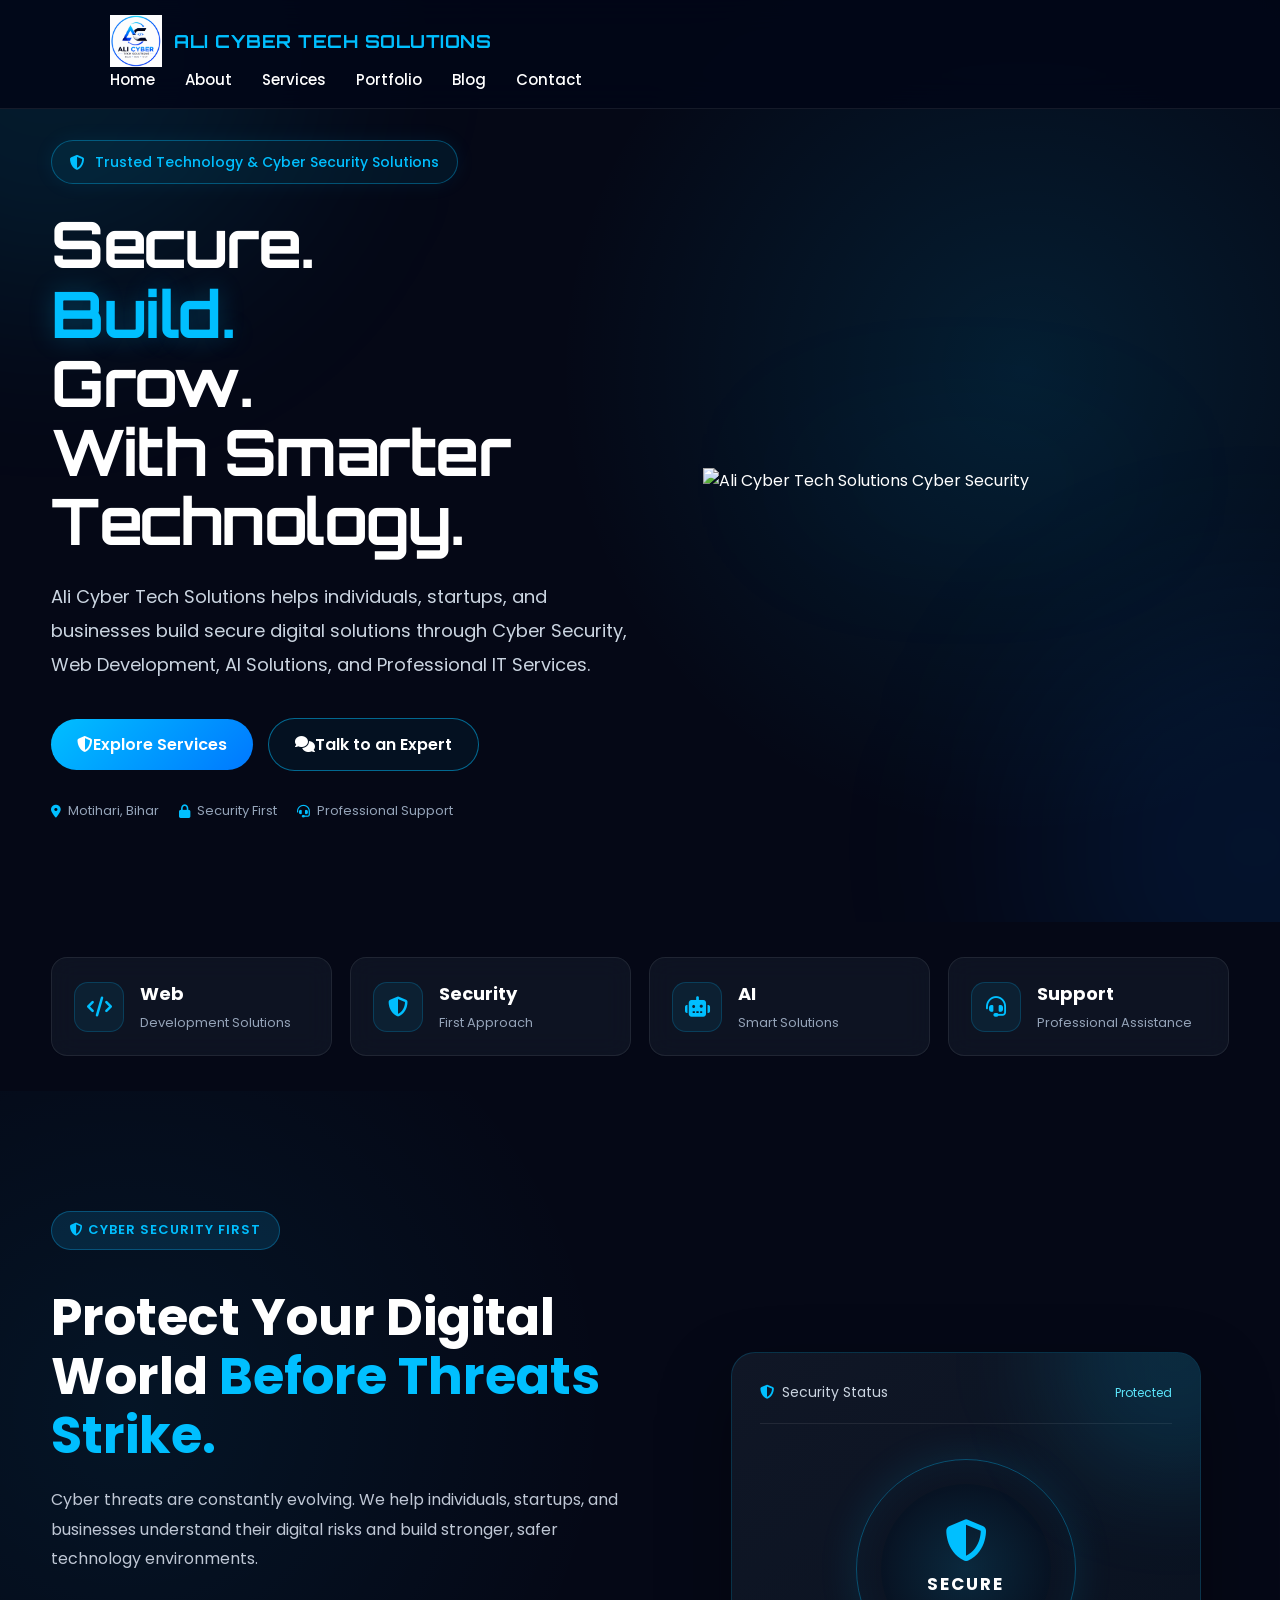
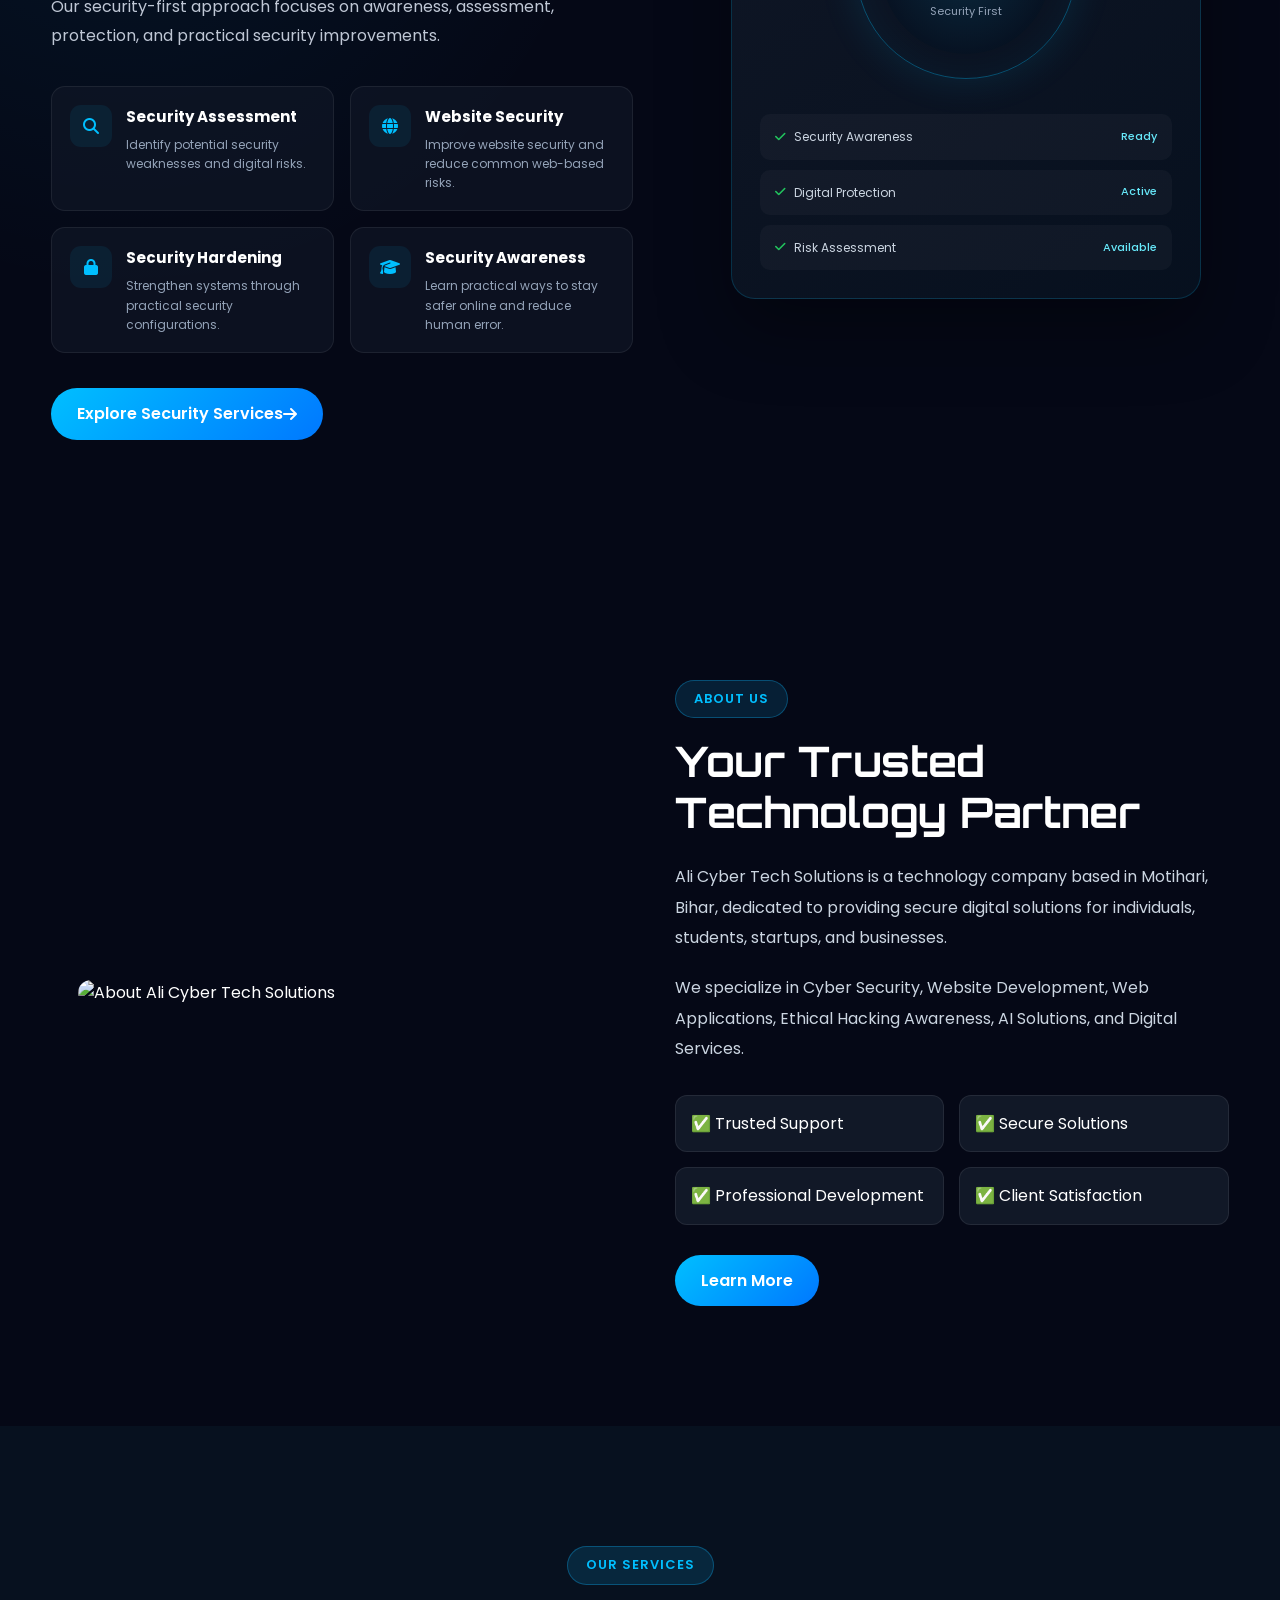
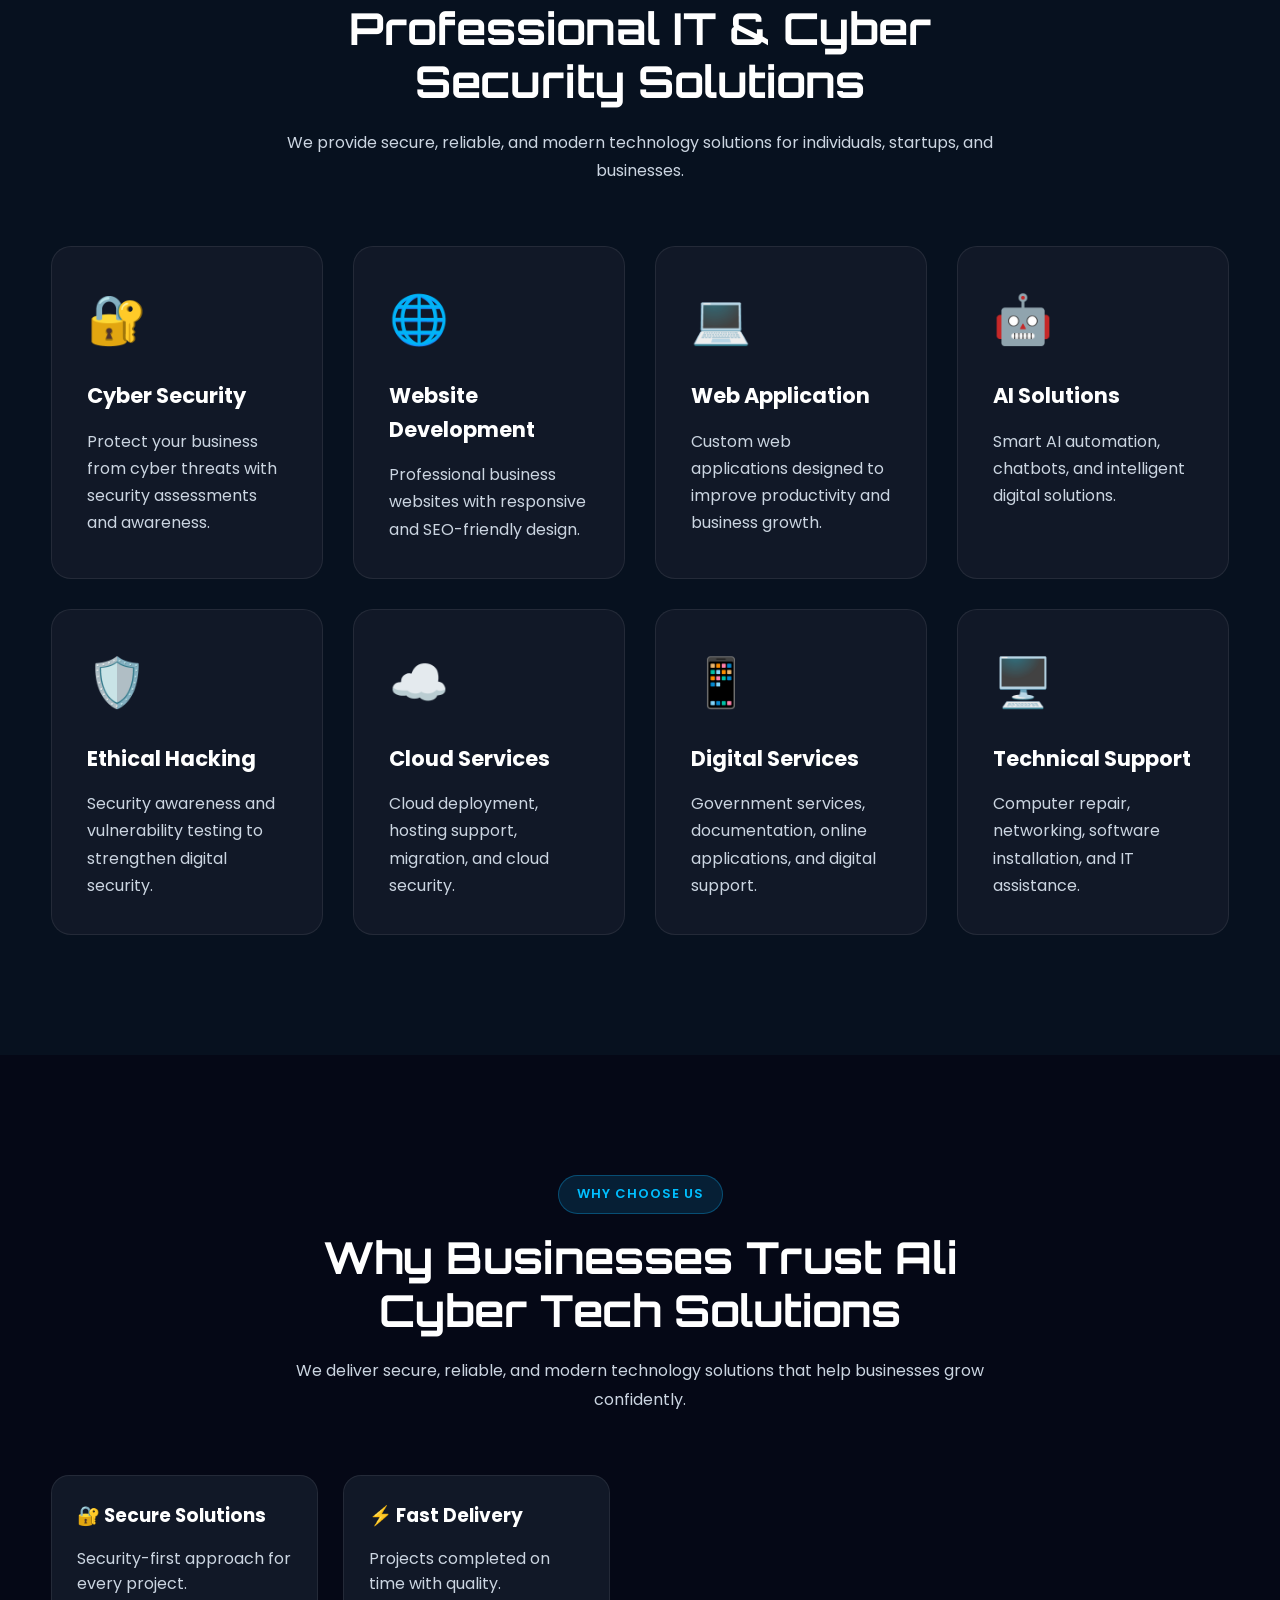
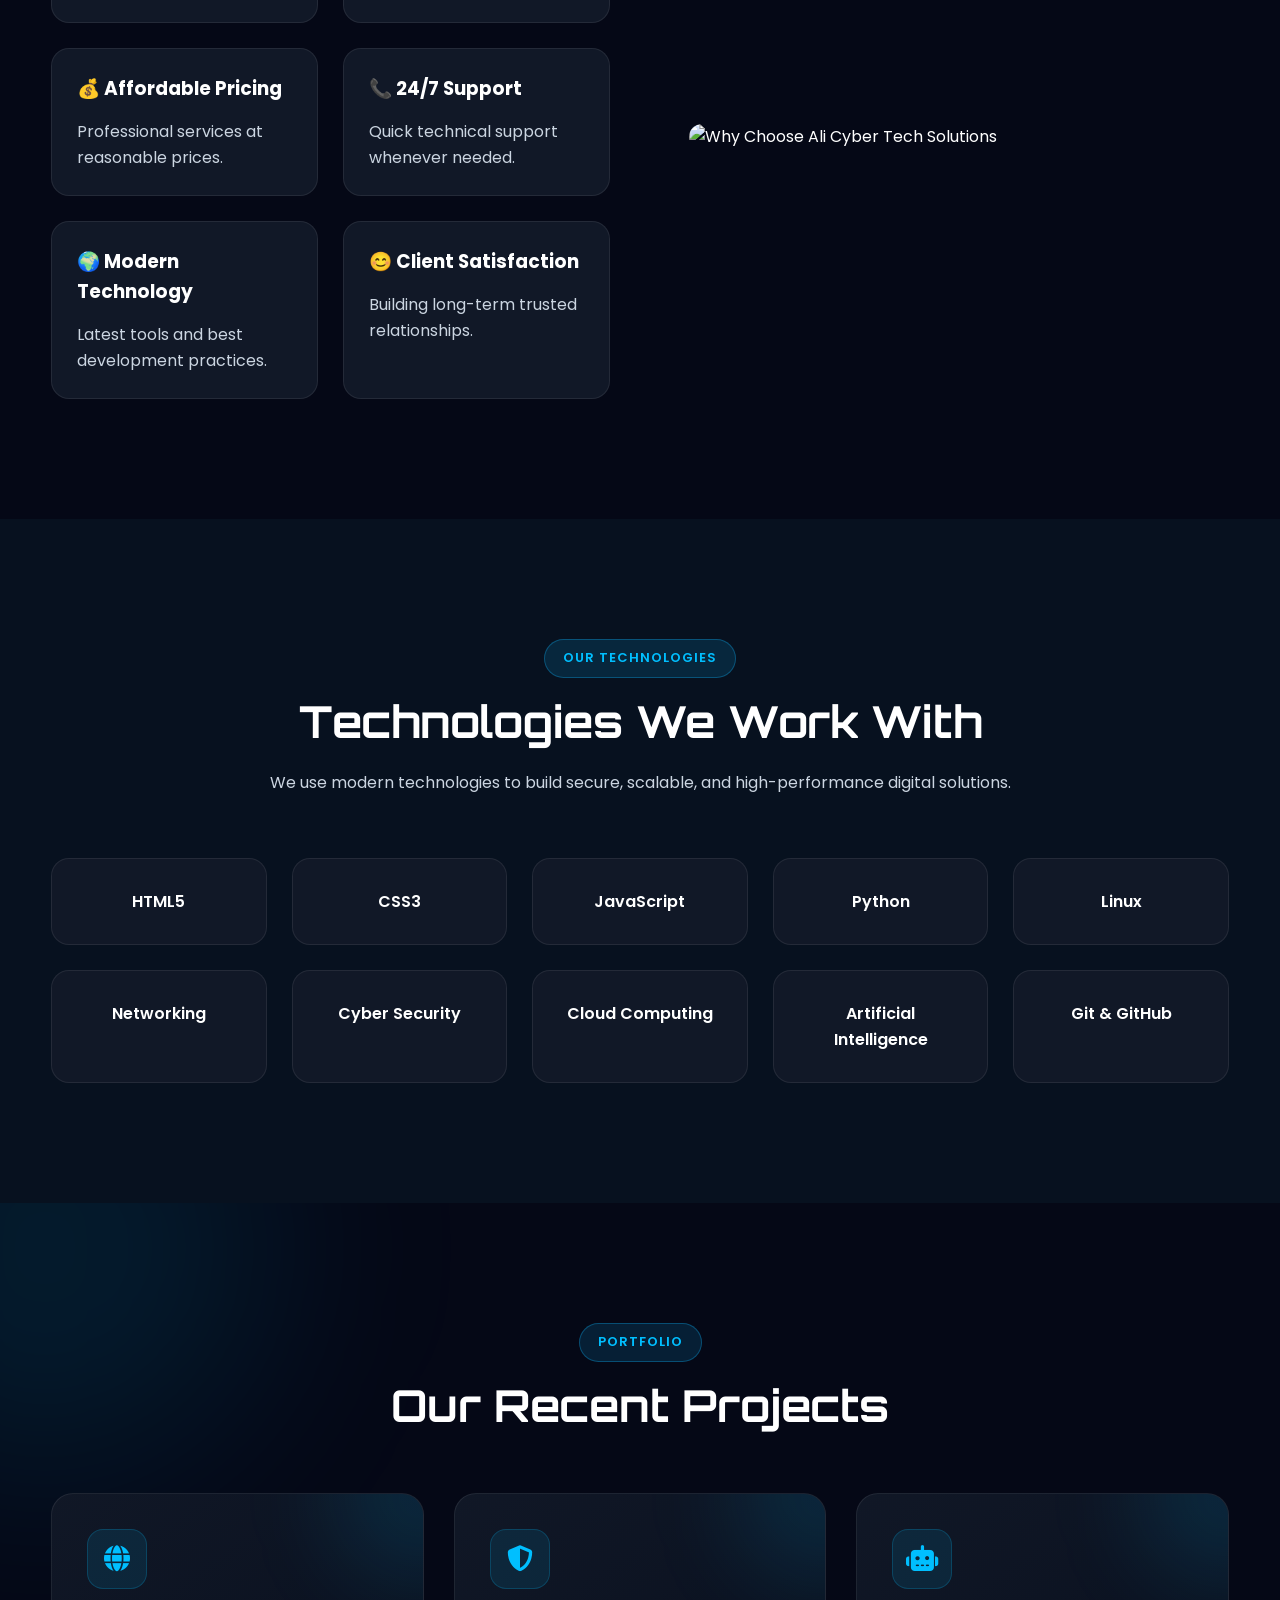
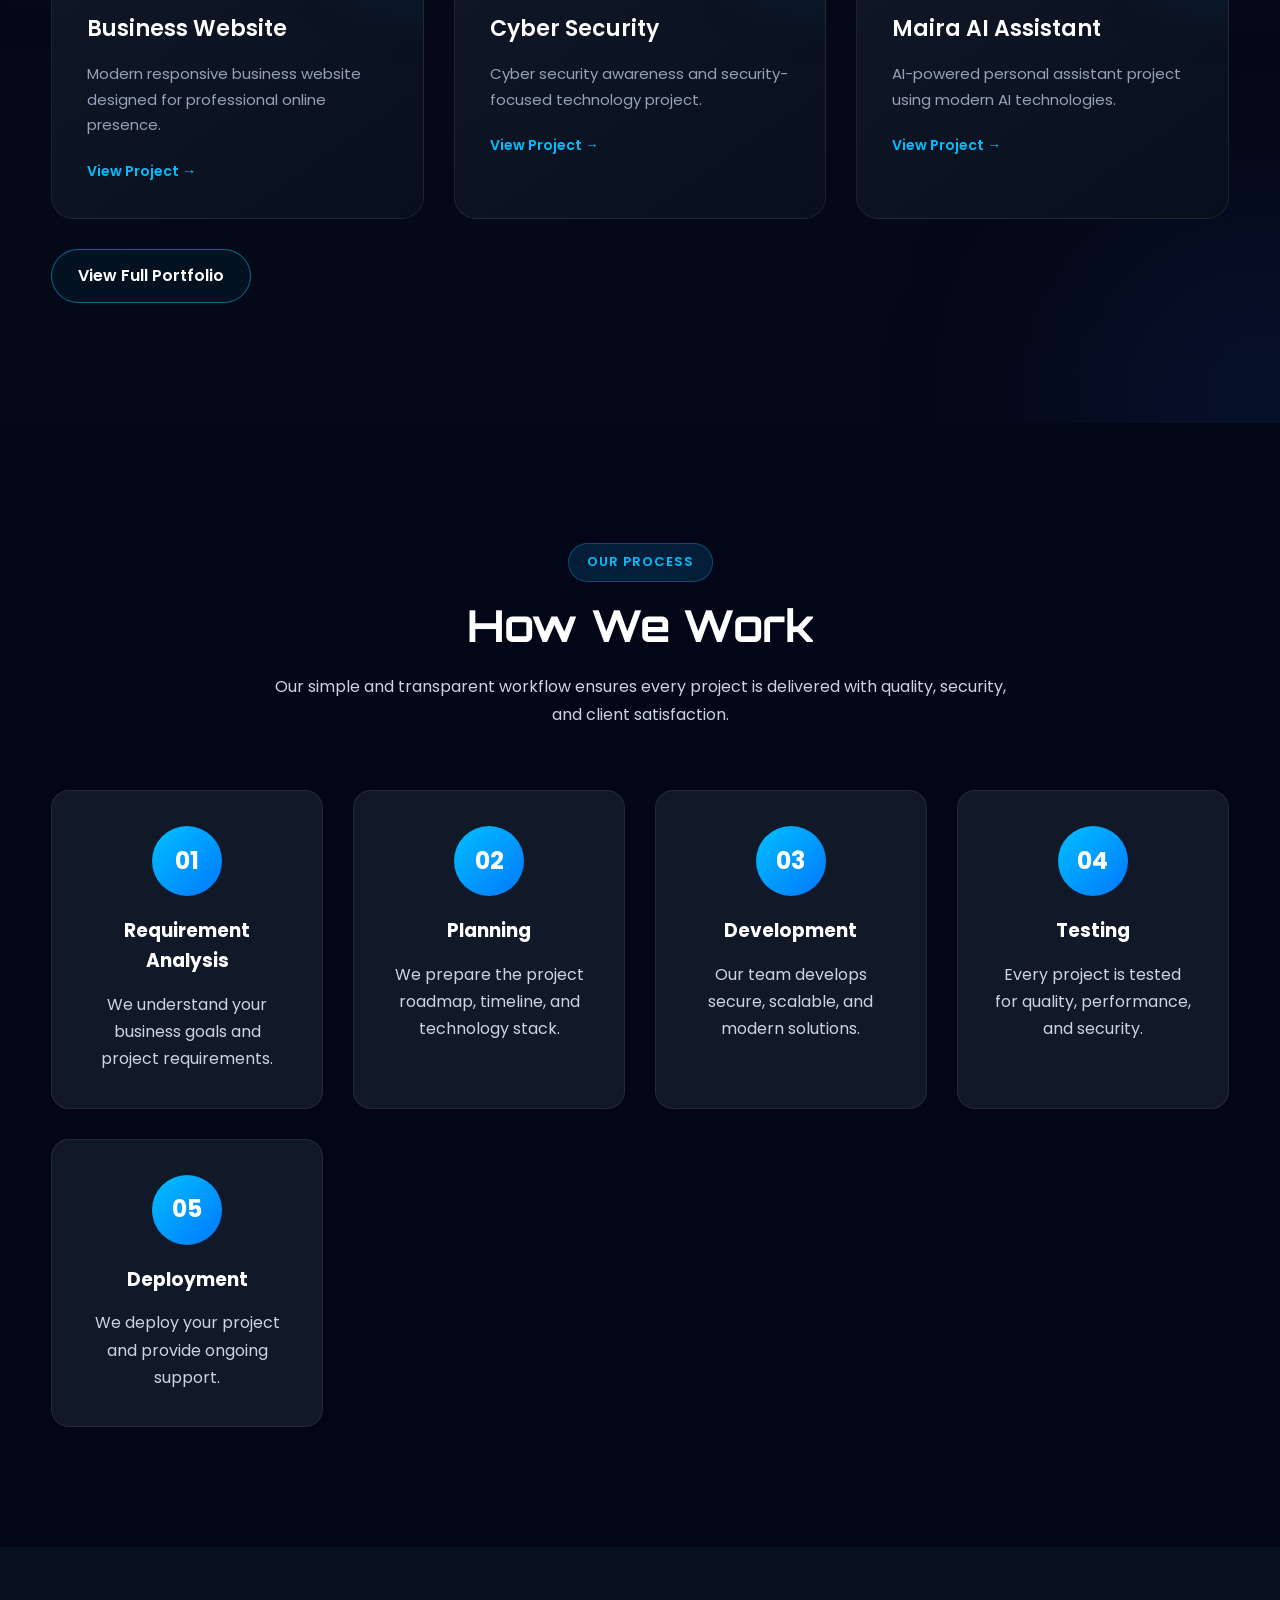
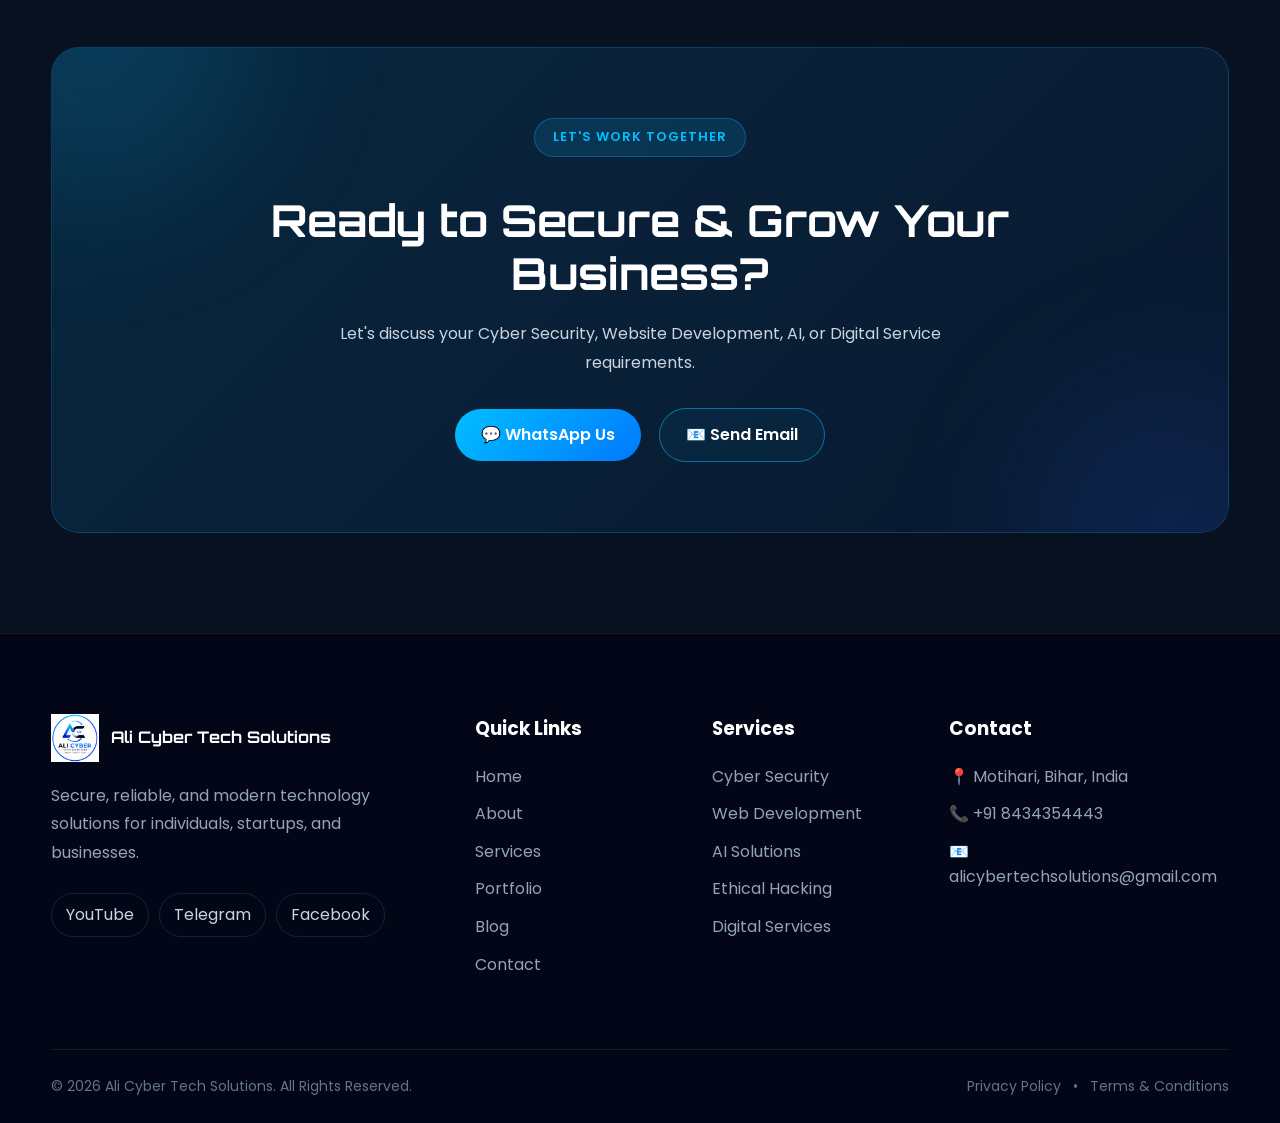
==== index.html @ cdd51637 "Final website update - legal pages and premium styling" ====
<!DOCTYPE html>
<html lang="en">

<head><link rel="icon" type="image/png" href="assets/images/favicon.png">

    <meta charset="UTF-8">

    <meta name="viewport" content="width=device-width, initial-scale=1.0">

    <title>Ali Cyber Tech Solutions | Cyber Security & Web Development</title>

   <!-- ================= SEO ================= -->

<title>
    Ali Cyber Tech Solutions | Cyber Security, Web Development & IT Services
</title>

<meta
    name="description"
    content="Ali Cyber Tech Solutions provides Cyber Security, Website Development, Web Applications, AI Solutions, Ethical Hacking Awareness, Cloud Services and Digital Services in Motihari, Bihar."
>

<meta
    name="keywords"
    content="Ali Cyber Tech Solutions, Cyber Security Motihari, Cyber Security Bihar, Website Development Motihari, Web Development Bihar, Ethical Hacking, AI Solutions, IT Services Motihari, Digital Services"
>

<meta
    name="author"
    content="Ali Cyber Tech Solutions"
>

<meta
    name="robots"
    content="index, follow"
>

<meta
    name="language"
    content="English"
>

<link
    rel="canonical"
    href="https://YOUR-DOMAIN.com/"
>
<!-- ================= OPEN GRAPH ================= -->

<meta
    property="og:type"
    content="website"
>

<meta
    property="og:title"
    content="Ali Cyber Tech Solutions | Cyber Security & IT Solutions"
>

<meta
    property="og:description"
    content="Secure, reliable and modern technology solutions for individuals, startups and businesses."
>

<meta
    property="og:image"
    content="assets/images/logo.png"
>

<meta
    property="og:site_name"
    content="Ali Cyber Tech Solutions"
>
    <!-- CSS -->
    <link rel="stylesheet" href="assets/css/style.css">
    <link rel="stylesheet" href="assets/css/responsive.css">

    <!-- Google Fonts -->
    <link
        href="https://fonts.googleapis.com/css2?family=Orbitron:wght@600;700&family=Poppins:wght@300;400;500;600;700&display=swap"
        rel="stylesheet"
    >
<!-- FAVICON -->

<link
    rel="icon"
    type="image/png"
    href="assets/images/logo.png"
>
    <!-- Font Awesome -->
    <link
        rel="stylesheet"
        href="https://cdnjs.cloudflare.com/ajax/libs/font-awesome/6.7.2/css/all.min.css"
    >

</head>


<body>


<!-- ==================================================
     NAVBAR
================================================== -->

<header class="navbar">

    <div class="container">

        <!-- Logo -->

        <a href="index.html" class="logo">

            <img
                src="assets/images/logo.png"
                alt="Ali Cyber Tech Solutions Logo"
            >

            <span>ALI CYBER TECH SOLUTIONS</span>

        </a>


        <!-- Navigation -->

        <nav>

            <ul>

                <li>
                    <a href="index.html">Home</a>
                </li>

                <li>
                    <a href="about.html">About</a>
                </li>

                <li>
                    <a href="services.html">Services</a>
                </li>

                <li>
                    <a href="portfolio.html">Portfolio</a>
                </li>

                <li>
                    <a href="blog.html">Blog</a>
                </li>

                <li>
                    <a href="contact.html">Contact</a>
                </li>

            </ul>

        </nav>

    </div>

</header>


<!-- ==================================================
     MAIN CONTENT
================================================== -->

<main>


<!-- ==================================================
     PREMIUM HERO
================================================== -->

<section class="hero premium-hero" id="home">

    <div class="container hero-grid">

        <!-- LEFT CONTENT -->
        <div class="hero-left">

            <span class="badge">
                <i class="fa-solid fa-shield-halved"></i>
                Trusted Technology & Cyber Security Solutions
            </span>

            <h1>
                Secure.
                <span>Build.</span>
                Grow.
                <br>
                With Smarter Technology.
            </h1>

            <p class="hero-description">
                Ali Cyber Tech Solutions helps individuals, startups,
                and businesses build secure digital solutions through
                Cyber Security, Web Development, AI Solutions,
                and Professional IT Services.
            </p>

            <!-- HERO BUTTONS -->
            <div class="hero-buttons">

                <a href="services.html" class="btn-primary">
                    <i class="fa-solid fa-shield-halved"></i>
                    Explore Services
                </a>

                <a href="contact.html" class="btn-secondary">
                    <i class="fa-solid fa-comments"></i>
                    Talk to an Expert
                </a>

            </div>

            <!-- TRUST LINE -->
            <div class="hero-trust">

                <span>
                    <i class="fa-solid fa-location-dot"></i>
                    Motihari, Bihar
                </span>

                <span>
                    <i class="fa-solid fa-lock"></i>
                    Security First
                </span>

                <span>
                    <i class="fa-solid fa-headset"></i>
                    Professional Support
                </span>

            </div>

        </div>


        <!-- RIGHT IMAGE -->
        <div class="hero-right">

            <div class="hero-image-wrapper">

                <div class="hero-glow"></div>

                <img
                    src="assets/images/hero/cyber-hero.png"
                    alt="Ali Cyber Tech Solutions Cyber Security"
                >

            </div>

        </div>

    </div>

</section>
<!-- ==================================================
     TRUST STATS
================================================== -->

<section class="trust-stats">

    <div class="container">

        <div class="stats-grid">

            <div class="stat-card">

                <div class="stat-icon">
                    <i class="fa-solid fa-code"></i>
                </div>

                <div class="stat-content">
                    <h3>Web</h3>
                    <p>Development Solutions</p>
                </div>

            </div>


            <div class="stat-card">

                <div class="stat-icon">
                    <i class="fa-solid fa-shield-halved"></i>
                </div>

                <div class="stat-content">
                    <h3>Security</h3>
                    <p>First Approach</p>
                </div>

            </div>


            <div class="stat-card">

                <div class="stat-icon">
                    <i class="fa-solid fa-robot"></i>
                </div>

                <div class="stat-content">
                    <h3>AI</h3>
                    <p>Smart Solutions</p>
                </div>

            </div>


            <div class="stat-card">

                <div class="stat-icon">
                    <i class="fa-solid fa-headset"></i>
                </div>

                <div class="stat-content">
                    <h3>Support</h3>
                    <p>Professional Assistance</p>
                </div>

            </div>

        </div>

    </div>

</section>
<!-- ==================================================
     CYBER SECURITY FIRST
================================================== -->

<section class="security-first">

    <div class="container">

        <div class="security-grid">

            <!-- LEFT -->

            <div class="security-content">

                <span class="section-tag">
                    <i class="fa-solid fa-shield-halved"></i>
                    CYBER SECURITY FIRST
                </span>

                <h2>
                    Protect Your Digital World
                    <span>Before Threats Strike.</span>
                </h2>

                <p>
                    Cyber threats are constantly evolving.
                    We help individuals, startups, and businesses
                    understand their digital risks and build stronger,
                    safer technology environments.
                </p>

                <p>
                    Our security-first approach focuses on awareness,
                    assessment, protection, and practical security
                    improvements.
                </p>


                <!-- SECURITY FEATURES -->

                <div class="security-features">

                    <div class="security-feature">

                        <div class="security-feature-icon">
                            <i class="fa-solid fa-magnifying-glass"></i>
                        </div>

                        <div>
                            <h3>Security Assessment</h3>

                            <p>
                                Identify potential security weaknesses
                                and digital risks.
                            </p>
                        </div>

                    </div>


                    <div class="security-feature">

                        <div class="security-feature-icon">
                            <i class="fa-solid fa-globe"></i>
                        </div>

                        <div>
                            <h3>Website Security</h3>

                            <p>
                                Improve website security and reduce
                                common web-based risks.
                            </p>
                        </div>

                    </div>


                    <div class="security-feature">

                        <div class="security-feature-icon">
                            <i class="fa-solid fa-lock"></i>
                        </div>

                        <div>
                            <h3>Security Hardening</h3>

                            <p>
                                Strengthen systems through practical
                                security configurations.
                            </p>

                        </div>

                    </div>


                    <div class="security-feature">

                        <div class="security-feature-icon">
                            <i class="fa-solid fa-graduation-cap"></i>
                        </div>

                        <div>
                            <h3>Security Awareness</h3>

                            <p>
                                Learn practical ways to stay safer
                                online and reduce human error.
                            </p>

                        </div>

                    </div>

                </div>


                <a href="services.html" class="btn-primary">

                    Explore Security Services

                    <i class="fa-solid fa-arrow-right"></i>

                </a>

            </div>


            <!-- RIGHT -->

            <div class="security-visual">

                <div class="security-panel">

                    <div class="security-panel-header">

                        <span>
                            <i class="fa-solid fa-shield-halved"></i>
                            Security Status
                        </span>

                        <span class="status-dot">
                            Protected
                        </span>

                    </div>


                    <div class="security-circle">

                        <div class="security-circle-inner">

                            <i class="fa-solid fa-shield-halved"></i>

                            <strong>SECURE</strong>

                            <small>
                                Security First
                            </small>

                        </div>

                    </div>


                    <div class="security-checks">

                        <div>
                            <span>
                                <i class="fa-solid fa-check"></i>
                                Security Awareness
                            </span>

                            <b>Ready</b>
                        </div>

                        <div>
                            <span>
                                <i class="fa-solid fa-check"></i>
                                Digital Protection
                            </span>

                            <b>Active</b>
                        </div>

                        <div>
                            <span>
                                <i class="fa-solid fa-check"></i>
                                Risk Assessment
                            </span>

                            <b>Available</b>
                        </div>

                    </div>

                </div>

            </div>

        </div>

    </div>

</section>


<!-- ==================================================
     ABOUT
================================================== -->

<section id="about" class="about">

    <div class="container about-grid">


        <div class="about-image">

            <img
                src="assets/images/about/about.png"
                alt="About Ali Cyber Tech Solutions"
            >

        </div>


        <div class="about-content">

            <span class="section-tag">
                ABOUT US
            </span>


            <h2>
                Your Trusted Technology Partner
            </h2>


            <p>
                Ali Cyber Tech Solutions is a technology company
                based in Motihari, Bihar, dedicated to providing
                secure digital solutions for individuals, students,
                startups, and businesses.
            </p>


            <p>
                We specialize in Cyber Security, Website Development,
                Web Applications, Ethical Hacking Awareness,
                AI Solutions, and Digital Services.
            </p>


            <div class="about-features">

                <div class="feature">
                    ✅ Trusted Support
                </div>

                <div class="feature">
                    ✅ Secure Solutions
                </div>

                <div class="feature">
                    ✅ Professional Development
                </div>

                <div class="feature">
                    ✅ Client Satisfaction
                </div>

            </div>


            <a href="about.html" class="btn-primary">
                Learn More
            </a>

        </div>

    </div>

</section>


<!-- ==================================================
     SERVICES
================================================== -->

<section id="services" class="services">

    <div class="container">


        <div class="section-header">

            <span class="section-tag">
                OUR SERVICES
            </span>


            <h2>
                Professional IT & Cyber Security Solutions
            </h2>


            <p>
                We provide secure, reliable, and modern technology
                solutions for individuals, startups, and businesses.
            </p>

        </div>


        <div class="services-grid">


            <div class="service-card">

                <div class="icon">
                    🔐
                </div>

                <h3>
                    Cyber Security
                </h3>

                <p>
                    Protect your business from cyber threats
                    with security assessments and awareness.
                </p>

            </div>


            <div class="service-card">

                <div class="icon">
                    🌐
                </div>

                <h3>
                    Website Development
                </h3>

                <p>
                    Professional business websites with
                    responsive and SEO-friendly design.
                </p>

            </div>


            <div class="service-card">

                <div class="icon">
                    💻
                </div>

                <h3>
                    Web Application
                </h3>

                <p>
                    Custom web applications designed to
                    improve productivity and business growth.
                </p>

            </div>


            <div class="service-card">

                <div class="icon">
                    🤖
                </div>

                <h3>
                    AI Solutions
                </h3>

                <p>
                    Smart AI automation, chatbots,
                    and intelligent digital solutions.
                </p>

            </div>


            <div class="service-card">

                <div class="icon">
                    🛡️
                </div>

                <h3>
                    Ethical Hacking
                </h3>

                <p>
                    Security awareness and vulnerability
                    testing to strengthen digital security.
                </p>

            </div>


            <div class="service-card">

                <div class="icon">
                    ☁️
                </div>

                <h3>
                    Cloud Services
                </h3>

                <p>
                    Cloud deployment, hosting support,
                    migration, and cloud security.
                </p>

            </div>


            <div class="service-card">

                <div class="icon">
                    📱
                </div>

                <h3>
                    Digital Services
                </h3>

                <p>
                    Government services, documentation,
                    online applications, and digital support.
                </p>

            </div>


            <div class="service-card">

                <div class="icon">
                    🖥️
                </div>

                <h3>
                    Technical Support
                </h3>

                <p>
                    Computer repair, networking, software
                    installation, and IT assistance.
                </p>

            </div>


        </div>

    </div>

</section>


<!-- ==================================================
     WHY CHOOSE US
================================================== -->

<section class="why-us">

    <div class="container">


        <div class="section-header">

            <span class="section-tag">
                WHY CHOOSE US
            </span>


            <h2>
                Why Businesses Trust
                Ali Cyber Tech Solutions
            </h2>


            <p>
                We deliver secure, reliable, and modern
                technology solutions that help businesses
                grow confidently.
            </p>

        </div>


        <div class="why-grid">


            <div class="why-left">


                <div class="why-card">

                    <h3>
                        🔐 Secure Solutions
                    </h3>

                    <p>
                        Security-first approach for every project.
                    </p>

                </div>


                <div class="why-card">

                    <h3>
                        ⚡ Fast Delivery
                    </h3>

                    <p>
                        Projects completed on time with quality.
                    </p>

                </div>


                <div class="why-card">

                    <h3>
                        💰 Affordable Pricing
                    </h3>

                    <p>
                        Professional services at reasonable prices.
                    </p>

                </div>


                <div class="why-card">

                    <h3>
                        📞 24/7 Support
                    </h3>

                    <p>
                        Quick technical support whenever needed.
                    </p>

                </div>


                <div class="why-card">

                    <h3>
                        🌍 Modern Technology
                    </h3>

                    <p>
                        Latest tools and best development practices.
                    </p>

                </div>


                <div class="why-card">

                    <h3>
                        😊 Client Satisfaction
                    </h3>

                    <p>
                        Building long-term trusted relationships.
                    </p>

                </div>


            </div>


            <div class="why-right">

                <img
                    src="assets/images/why/why-us.png"
                    alt="Why Choose Ali Cyber Tech Solutions"
                >

            </div>


        </div>

    </div>

</section>


<!-- ==================================================
     TECHNOLOGIES
================================================== -->

<section class="technologies" id="technologies">

    <div class="container">


        <div class="section-header">

            <span class="section-tag">
                OUR TECHNOLOGIES
            </span>


            <h2>
                Technologies We Work With
            </h2>


            <p>
                We use modern technologies to build secure,
                scalable, and high-performance digital solutions.
            </p>

        </div>


        <div class="tech-grid">

            <div class="tech-card">
                HTML5
            </div>

            <div class="tech-card">
                CSS3
            </div>

            <div class="tech-card">
                JavaScript
            </div>

            <div class="tech-card">
                Python
            </div>

            <div class="tech-card">
                Linux
            </div>

            <div class="tech-card">
                Networking
            </div>

            <div class="tech-card">
                Cyber Security
            </div>

            <div class="tech-card">
                Cloud Computing
            </div>

            <div class="tech-card">
                Artificial Intelligence
            </div>

            <div class="tech-card">
                Git & GitHub
            </div>

        </div>

    </div>

</section>


<!-- ==================================================
     PORTFOLIO
================================================== -->

<section class="portfolio" id="portfolio">

    <div class="container">


        <div class="section-header">

            <span class="section-tag">
                PORTFOLIO
            </span>


            <h2>
                Our Recent Projects
            </h2>

        </div>


        <div class="portfolio-grid">


            <div class="portfolio-card">

    <div class="portfolio-icon">
        <i class="fa-solid fa-globe"></i>
    </div>

    <h3>Business Website</h3>

    <p>
        Modern responsive business website
        designed for professional online presence.
    </p>

    <a href="portfolio.html" class="portfolio-btn">
        View Project →
    </a>

</div>


            <div class="portfolio-card">

    <div class="portfolio-icon">
        <i class="fa-solid fa-shield-halved"></i>
    </div>

    <h3>Cyber Security</h3>

    <p>
        Cyber security awareness and
        security-focused technology project.
    </p>

    <a href="portfolio.html" class="portfolio-btn">
        View Project →
    </a>

</div>


            <div class="portfolio-card">

    <div class="portfolio-icon">
        <i class="fa-solid fa-robot"></i>
    </div>

    <h3>Maira AI Assistant</h3>

    <p>
        AI-powered personal assistant project
        using modern AI technologies.
    </p>

    <a href="portfolio.html" class="portfolio-btn">
        View Project →
    </a>

</div>


        <div class="section-button">

            <a href="portfolio.html" class="btn-secondary">
                View Full Portfolio
            </a>

        </div>

    </div>

</section>


<!-- ==================================================
     WORK PROCESS
================================================== -->

<section class="work-process" id="process">

    <div class="container">


        <div class="section-header">

            <span class="section-tag">
                OUR PROCESS
            </span>


            <h2>
                How We Work
            </h2>


            <p>
                Our simple and transparent workflow ensures
                every project is delivered with quality,
                security, and client satisfaction.
            </p>

        </div>


        <div class="process-grid">


            <div class="process-card">

                <div class="process-number">
                    01
                </div>

                <h3>
                    Requirement Analysis
                </h3>

                <p>
                    We understand your business goals
                    and project requirements.
                </p>

            </div>


            <div class="process-card">

                <div class="process-number">
                    02
                </div>

                <h3>
                    Planning
                </h3>

                <p>
                    We prepare the project roadmap,
                    timeline, and technology stack.
                </p>

            </div>


            <div class="process-card">

                <div class="process-number">
                    03
                </div>

                <h3>
                    Development
                </h3>

                <p>
                    Our team develops secure, scalable,
                    and modern solutions.
                </p>

            </div>


            <div class="process-card">

                <div class="process-number">
                    04
                </div>

                <h3>
                    Testing
                </h3>

                <p>
                    Every project is tested for quality,
                    performance, and security.
                </p>

            </div>


            <div class="process-card">

                <div class="process-number">
                    05
                </div>

                <h3>
                    Deployment
                </h3>

                <p>
                    We deploy your project and provide
                    ongoing support.
                </p>

            </div>


        </div>

    </div>

</section>


<!-- ==================================================
     CONTACT CTA
================================================== -->

<section class="contact-cta" id="contact">

    <div class="container">


        <div class="cta-box">


            <div class="cta-content">


                <span class="section-tag">
                    LET'S WORK TOGETHER
                </span>


                <h2>
                    Ready to Secure & Grow Your Business?
                </h2>


                <p>
                    Let's discuss your Cyber Security,
                    Website Development, AI, or Digital
                    Service requirements.
                </p>


                <div class="cta-buttons">


                    <a
                        href="https://wa.me/918434354443?text=Hello%20Ali%20Cyber%20Tech%20Solutions%2C%20I%20want%20to%20discuss%20a%20project"
                        class="btn-primary"
                        target="_blank"
                        rel="noopener noreferrer"
                    >
                        💬 WhatsApp Us
                    </a>


                    <a
                        href="mailto:alimd904@gmail.com?subject=Business%20Enquiry%20-%20Ali%20Cyber%20Tech%20Solutions"
                        class="btn-secondary"
                    >
                        📧 Send Email
                    </a>


                </div>

            </div>

        </div>

    </div>

</section>


</main>


<!-- ==================================================
     FOOTER
================================================== -->

<footer class="footer">

    <div class="container">


        <div class="footer-grid">


            <!-- Company -->

            <div class="footer-brand">

                <a
                    href="index.html"
                    class="footer-logo"
                >

                    <img
                        src="assets/images/logo.png"
                        alt="Ali Cyber Tech Solutions Logo"
                    >

                    <span>
                        Ali Cyber Tech Solutions
                    </span>

                </a>


                <p>
                    Secure, reliable, and modern technology
                    solutions for individuals, startups,
                    and businesses.
                </p>


                <div class="footer-social">

                    <a
                        href="https://www.youtube.com/@AliCyberTechSolutions"
                        target="_blank"
                        rel="noopener noreferrer"
                    >
                        YouTube
                    </a>


                    <a
                        href="https://t.me/alicybertechsolutions"
                        target="_blank"
                        rel="noopener noreferrer"
                    >
                        Telegram
                    </a>


                    <a
                        href="https://www.facebook.com/share/1CmC5bZ5jz"
                        target="_blank"
                        rel="noopener noreferrer"
                    >
                        Facebook
                    </a>

                </div>

            </div>


            <!-- Quick Links -->

            <div class="footer-column">

                <h3>
                    Quick Links
                </h3>


                <ul>

                    <li>
                        <a href="index.html">
                            Home
                        </a>
                    </li>

                    <li>
                        <a href="about.html">
                            About
                        </a>
                    </li>

                    <li>
                        <a href="services.html">
                            Services
                        </a>
                    </li>

                    <li>
                        <a href="portfolio.html">
                            Portfolio
                        </a>
                    </li>

                    <li>
                        <a href="blog.html">
                            Blog
                        </a>
                    </li>

                    <li>
                        <a href="contact.html">
                            Contact
                        </a>
                    </li>

                </ul>

            </div>


            <!-- Services -->

            <div class="footer-column">

                <h3>
                    Services
                </h3>


                <ul>

                    <li>
                        <a href="services.html">
                            Cyber Security
                        </a>
                    </li>

                    <li>
                        <a href="services.html">
                            Web Development
                        </a>
                    </li>

                    <li>
                        <a href="services.html">
                            AI Solutions
                        </a>
                    </li>

                    <li>
                        <a href="services.html">
                            Ethical Hacking
                        </a>
                    </li>

                    <li>
                        <a href="services.html">
                            Digital Services
                        </a>
                    </li>

                </ul>

            </div>


            <!-- Contact -->

            <div class="footer-column">

                <h3>
                    Contact
                </h3>


                <ul>

                    <li>
                        📍 Motihari, Bihar, India
                    </li>


                    <li>

                        <a href="tel:+918434354443">
                            📞 +91 8434354443
                        </a>

                    </li>


                    <li>

                        <a href="mailto:alicybertechsolutions@gmail.com">
                            📧 alicybertechsolutions@gmail.com
                        </a>

                    </li>

                </ul>

            </div>


        </div>


        <!-- Footer Bottom -->

        <div class="footer-bottom">

    <p>
        © 2026 Ali Cyber Tech Solutions.
        All Rights Reserved.
    </p>

    <div>

        <a href="privacy-policy.html">
            Privacy Policy
        </a>

        <span>•</span>

        <a href="terms.html">
            Terms & Conditions
        </a>

    </div>

</div>

</footer>


<!-- JavaScript -->

<script src="assets/js/main.js"></script>


</body>

</html>
---- assets/css/style.css ----
/* ==================================================
   Ali Cyber Tech Solutions
   Main Stylesheet
   Version: 2.0
================================================== */


/* ==================================================
   GLOBAL RESET
================================================== */

* {
    margin: 0;
    padding: 0;
    box-sizing: border-box;
}

:root {
    --primary: #00bfff;
    --secondary: #0078ff;
    --dark: #050816;
    --dark-2: #020617;
    --section-dark: #07111f;
    --card: #111827;
    --text: #ffffff;
    --gray: #9ca3af;
    --light-gray: #cbd5e1;
    --border: rgba(255, 255, 255, 0.08);
}

html {
    scroll-behavior: smooth;
}

body {
    font-family: 'Poppins', sans-serif;
    background: var(--dark);
    color: var(--text);
    line-height: 1.6;
    overflow-x: hidden;
}

img {
    max-width: 100%;
    height: auto;
    display: block;
}

a {
    text-decoration: none;
}

ul {
    list-style: none;
}

.container {
    width: min(1200px, 92%);
    margin: 0 auto;
}


/* ==================================================
   NAVBAR
================================================== */

header {
    position: fixed;
    top: 0;
    left: 0;
    width: 100%;
    z-index: 1000;

    background: rgba(2, 6, 23, 0.88);
    backdrop-filter: blur(16px);

    border-bottom: 1px solid var(--border);

    display: flex;
    align-items: center;
    justify-content: space-between;

    padding: 15px 5%;
}

.logo {
    display: flex;
    align-items: center;
    gap: 12px;
}

.logo img {
    width: 52px;
    height: 52px;
    object-fit: contain;
}

.logo span {
    color: var(--primary);
    font-family: 'Orbitron', sans-serif;
    font-size: 18px;
    font-weight: 700;
    letter-spacing: 0.5px;
}

nav ul {
    display: flex;
    align-items: center;
    gap: 30px;
}

nav a {
    color: #ffffff;
    font-size: 15px;
    font-weight: 500;
    transition: 0.3s ease;
}

nav a:hover {
    color: var(--primary);
}


/* ==================================================
   BUTTONS
================================================== */

.btn-primary,
.btn-secondary {
    display: inline-flex;
    align-items: center;
    justify-content: center;

    padding: 13px 26px;

    border-radius: 50px;

    font-weight: 600;

    transition: 0.3s ease;
}

.btn-primary {
    color: #ffffff;
    background: linear-gradient(
        135deg,
        var(--primary),
        var(--secondary)
    );
}

.btn-primary:hover {
    transform: translateY(-3px);
    box-shadow: 0 12px 30px rgba(0, 191, 255, 0.25);
}

.btn-secondary {
    color: #ffffff;
    border: 1px solid rgba(0, 191, 255, 0.5);
    background: rgba(0, 191, 255, 0.05);
}

.btn-secondary:hover {
    background: var(--primary);
    transform: translateY(-3px);
}


/* ==================================================
   HERO
================================================== */

.hero {
    min-height: 100vh;

    display: flex;
    align-items: center;
    justify-content: space-between;

    gap: 60px;

    padding: 150px 8% 100px;

    background:
        radial-gradient(
            circle at 80% 40%,
            rgba(0, 191, 255, 0.12),
            transparent 40%
        );
}

.hero-left {
    flex: 1;
}

.hero-right {
    flex: 1;
    display: flex;
    justify-content: center;
}

.hero-right img {
    width: 100%;
    max-width: 550px;

    animation: float 4s ease-in-out infinite;
}

.badge {
    display: inline-block;

    padding: 9px 20px;

    border: 1px solid var(--primary);
    border-radius: 50px;

    margin-bottom: 25px;

    color: var(--primary);

    font-size: 14px;
}

.hero h1 {
    max-width: 700px;

    font-family: 'Orbitron', sans-serif;

    font-size: clamp(40px, 5vw, 68px);

    line-height: 1.15;

    margin-bottom: 25px;
}

.hero h1 span {
    display: block;
    color: var(--primary);
}

.hero p {
    max-width: 650px;

    color: var(--light-gray);

    font-size: 18px;

    margin-bottom: 35px;
}

.buttons {
    display: flex;
    flex-wrap: wrap;
    gap: 15px;
}


/* HERO ANIMATION */

@keyframes float {

    0% {
        transform: translateY(0);
    }

    50% {
        transform: translateY(-18px);
    }

    100% {
        transform: translateY(0);
    }

}


/* ==================================================
   SECTION COMMON
================================================== */

section {
    position: relative;
}

.section-header {
    max-width: 750px;

    text-align: center;

    margin: 0 auto 60px;
}

.section-tag {
    display: inline-block;

    padding: 8px 18px;

    background: rgba(14, 165, 233, 0.15);

    border: 1px solid rgba(14, 165, 233, 0.35);

    color: var(--primary);

    border-radius: 30px;

    margin-bottom: 18px;

    font-size: 13px;
    font-weight: 600;

    letter-spacing: 1px;
}

.section-header h2 {
    font-family: 'Orbitron', sans-serif;

    font-size: clamp(30px, 4vw, 44px);

    line-height: 1.2;

    margin-bottom: 20px;
}

.section-header p {
    color: var(--light-gray);

    line-height: 1.8;
}


/* ==================================================
   ABOUT
================================================== */

.about {
    padding: 120px 0;
}

.about-grid {
    display: grid;

    grid-template-columns: 1fr 1fr;

    gap: 70px;

    align-items: center;
}

.about-image img {
    width: 100%;

    max-width: 500px;

    margin: auto;

    border-radius: 20px;
}

.about-content h2 {
    font-family: 'Orbitron', sans-serif;

    font-size: 42px;

    line-height: 1.2;

    margin-bottom: 25px;
}

.about-content p {
    color: var(--light-gray);

    line-height: 1.9;

    margin-bottom: 20px;
}

.about-features {
    display: grid;

    grid-template-columns: repeat(2, 1fr);

    gap: 15px;

    margin: 30px 0;
}

.feature {
    background: var(--card);

    border: 1px solid var(--border);

    padding: 15px;

    border-radius: 12px;

    transition: 0.3s ease;
}

.feature:hover {
    background: rgba(14, 165, 233, 0.15);

    border-color: var(--primary);

    transform: translateY(-5px);
}


/* ==================================================
   SERVICES
================================================== */

.services {
    padding: 120px 0;

    background: var(--section-dark);
}

.services-grid {
    display: grid;

    grid-template-columns:
        repeat(auto-fit, minmax(260px, 1fr));

    gap: 30px;
}

.service-card {
    background: var(--card);

    border: 1px solid var(--border);

    border-radius: 20px;

    padding: 35px;

    transition: 0.35s ease;
}

.service-card:hover {
    transform: translateY(-10px);

    border-color: var(--primary);

    box-shadow:
        0 20px 40px rgba(14, 165, 233, 0.20);
}

.service-card .icon {
    font-size: 48px;

    margin-bottom: 20px;
}

.service-card h3 {
    color: #ffffff;

    font-size: 21px;

    margin-bottom: 15px;
}

.service-card p {
    color: var(--light-gray);

    line-height: 1.7;
}


/* ==================================================
   WHY CHOOSE US
================================================== */

.why-us {
    padding: 120px 0;
}

.why-grid {
    display: grid;

    grid-template-columns: 1fr 1fr;

    gap: 60px;

    align-items: center;
}

.why-left {
    display: grid;

    grid-template-columns: 1fr 1fr;

    gap: 25px;
}

.why-card {
    background: var(--card);

    padding: 25px;

    border-radius: 18px;

    border: 1px solid var(--border);

    transition: 0.4s ease;
}

.why-card:hover {
    transform: translateY(-8px);

    border-color: var(--primary);

    box-shadow:
        0 20px 35px rgba(14, 165, 233, 0.20);
}

.why-card h3 {
    margin-bottom: 15px;
}

.why-card p {
    color: var(--light-gray);
}

.why-right img {
    width: 100%;

    max-width: 520px;

    margin: auto;

    border-radius: 20px;
}


/* ==================================================
   TECHNOLOGIES
================================================== */

.technologies {
    padding: 120px 0;

    background: var(--section-dark);
}

.tech-grid {
    display: grid;

    grid-template-columns:
        repeat(auto-fit, minmax(180px, 1fr));

    gap: 25px;

    margin-top: 60px;
}

.tech-card {
    background: var(--card);

    padding: 30px;

    text-align: center;

    border-radius: 18px;

    font-weight: 600;

    border: 1px solid var(--border);

    transition: 0.35s ease;
}

.tech-card:hover {
    transform: translateY(-8px);

    background: var(--primary);

    color: #ffffff;
}


/* ==================================================
   PORTFOLIO
================================================== */

.portfolio {
    padding: 120px 0;
}

.portfolio-grid {
    display: grid;

    grid-template-columns:
        repeat(auto-fit, minmax(260px, 1fr));

    gap: 30px;
}

.portfolio-card {
    padding: 40px;

    background: var(--card);

    border: 1px solid var(--border);

    border-radius: 20px;

    transition: 0.4s ease;
}

.portfolio-card:hover {
    transform: translateY(-10px);

    border-color: var(--primary);

    box-shadow:
        0 20px 40px rgba(14, 165, 233, 0.15);
}

.portfolio-card h3 {
    margin-bottom: 12px;
}

.portfolio-card p {
    color: var(--light-gray);
}


/* ==================================================
   WORK PROCESS
================================================== */

.work-process {
    padding: 120px 0;

    background: var(--dark-2);
}

.process-grid {
    display: grid;

    grid-template-columns:
        repeat(auto-fit, minmax(230px, 1fr));

    gap: 30px;

    margin-top: 60px;
}

.process-card {
    background: var(--card);

    padding: 35px;

    border-radius: 18px;

    text-align: center;

    border: 1px solid var(--border);

    transition: 0.35s ease;
}

.process-card:hover {
    transform: translateY(-10px);

    border-color: var(--primary);

    box-shadow:
        0 20px 40px rgba(14, 165, 233, 0.20);
}

.process-number {
    width: 70px;
    height: 70px;

    margin: 0 auto 20px;

    display: flex;

    align-items: center;
    justify-content: center;

    border-radius: 50%;

    background: linear-gradient(
        135deg,
        var(--primary),
        var(--secondary)
    );

    color: #ffffff;

    font-size: 24px;

    font-weight: 700;
}

.process-card h3 {
    margin-bottom: 15px;
}

.process-card p {
    color: var(--light-gray);

    line-height: 1.7;
}


/* ==================================================
   CONTACT CTA
================================================== */

.contact-cta {
    padding: 100px 0;

    background: var(--section-dark);
}

.cta-box {
    position: relative;

    overflow: hidden;

    padding: 70px 50px;

    text-align: center;

    border-radius: 28px;

    background:
        linear-gradient(
            135deg,
            rgba(14, 165, 233, 0.16),
            rgba(37, 99, 235, 0.08)
        );

    border: 1px solid rgba(14, 165, 233, 0.25);
}

.cta-box::before {
    content: "";

    position: absolute;

    width: 300px;
    height: 300px;

    top: -150px;
    left: -100px;

    background: rgba(14, 165, 233, 0.15);

    border-radius: 50%;

    filter: blur(70px);
}

.cta-box::after {
    content: "";

    position: absolute;

    width: 300px;
    height: 300px;

    right: -100px;
    bottom: -150px;

    background: rgba(37, 99, 235, 0.15);

    border-radius: 50%;

    filter: blur(70px);
}

.cta-content {
    position: relative;

    z-index: 2;
}

.cta-content h2 {
    max-width: 800px;

    margin: 20px auto;

    font-family: 'Orbitron', sans-serif;

    font-size: 44px;

    line-height: 1.2;
}

.cta-content p {
    max-width: 700px;

    margin: 0 auto 30px;

    color: var(--light-gray);

    line-height: 1.8;
}

.cta-buttons {
    display: flex;

    justify-content: center;

    align-items: center;

    gap: 18px;

    flex-wrap: wrap;
}


/* ==================================================
   FOOTER
================================================== */

.footer {
    padding: 80px 0 0;

    background: var(--dark-2);

    border-top: 1px solid var(--border);
}

.footer-grid {
    display: grid;

    grid-template-columns:
        2fr 1fr 1fr 1.5fr;

    gap: 50px;

    padding-bottom: 60px;
}

.footer-logo {
    display: inline-flex;

    align-items: center;

    gap: 12px;

    margin-bottom: 20px;

    color: #ffffff;
}

.footer-logo img {
    width: 48px;
    height: 48px;

    object-fit: contain;
}

.footer-logo span {
    color: #ffffff;

    font-family: 'Orbitron', sans-serif;

    font-weight: 700;
}

.footer-brand p {
    max-width: 380px;

    color: #94a3b8;

    line-height: 1.8;
}

.footer-social {
    display: flex;

    gap: 10px;

    margin-top: 25px;

    flex-wrap: wrap;
}

.footer-social a {
    padding: 8px 14px;

    border: 1px solid rgba(255, 255, 255, 0.1);

    border-radius: 30px;

    color: var(--light-gray);

    transition: 0.3s ease;
}

.footer-social a:hover {
    color: #ffffff;

    background: var(--primary);

    border-color: var(--primary);
}

.footer-column h3 {
    color: #ffffff;

    margin-bottom: 20px;
}

.footer-column li {
    margin-bottom: 12px;

    color: #94a3b8;
}

.footer-column a {
    color: #94a3b8;

    transition: 0.3s ease;
}

.footer-column a:hover {
    color: var(--primary);
}

.footer-bottom {
    padding: 25px 0;

    border-top: 1px solid var(--border);

    display: flex;

    justify-content: space-between;

    align-items: center;

    gap: 20px;

    color: #64748b;

    font-size: 14px;
}

.footer-bottom div {
    display: flex;

    gap: 12px;
}

.footer-bottom a {
    color: #64748b;

    transition: 0.3s ease;
}

.footer-bottom a:hover {
    color: var(--primary);
}


/* ==================================================
   RESPONSIVE
================================================== */

@media (max-width: 1000px) {

    header {
        padding: 15px 4%;
    }

    nav ul {
        gap: 18px;
    }

    .logo span {
        font-size: 15px;
    }

    .hero {
        gap: 30px;
        padding-left: 5%;
        padding-right: 5%;
    }

    .footer-grid {
        grid-template-columns:
            repeat(2, 1fr);
    }

}


@media (max-width: 768px) {

    header {
        position: relative;

        flex-direction: column;

        gap: 15px;

        padding: 15px 4%;
    }

    nav ul {
        flex-wrap: wrap;

        justify-content: center;

        gap: 15px;
    }

    .hero {
        min-height: auto;

        flex-direction: column;

        text-align: center;

        padding: 100px 5% 70px;
    }

    .hero h1 {
        font-size: 40px;
    }

    .hero p {
        font-size: 16px;
    }

    .buttons {
        justify-content: center;
    }

    .hero-right {
        width: 100%;
    }

    .about-grid {
        grid-template-columns: 1fr;

        gap: 40px;
    }

    .about-content {
        text-align: center;
    }

    .about-features {
        grid-template-columns: 1fr 1fr;
    }

    .why-grid {
        grid-template-columns: 1fr;
    }

    .why-left {
        grid-template-columns: 1fr 1fr;
    }

    .cta-content h2 {
        font-size: 34px;
    }

    .footer-grid {
        grid-template-columns: 1fr 1fr;
    }

    .footer-bottom {
        flex-direction: column;

        text-align: center;
    }

}


@media (max-width: 520px) {

    .logo span {
        font-size: 13px;
    }

    .logo img {
        width: 44px;
        height: 44px;
    }

    nav ul {
        gap: 10px;
    }

    nav a {
        font-size: 13px;
    }

    .hero h1 {
        font-size: 32px;
    }

    .badge {
        font-size: 12px;
    }

    .btn-primary,
    .btn-secondary {
        width: 100%;
    }

    .about-features {
        grid-template-columns: 1fr;
    }

    .why-left {
        grid-template-columns: 1fr;
    }

    .cta-box {
        padding: 50px 20px;
    }

    .cta-content h2 {
        font-size: 28px;
    }

    .footer-grid {
        grid-template-columns: 1fr;
    }

}
/* ==================================================
   PREMIUM PORTFOLIO SECTION
================================================== */

.portfolio {
    padding: 120px 0;
    background: #050816;
    position: relative;
    overflow: hidden;
}

.portfolio::before {
    content: "";
    position: absolute;
    width: 450px;
    height: 450px;
    top: -180px;
    left: -180px;
    background: rgba(0, 191, 255, 0.10);
    border-radius: 50%;
    filter: blur(100px);
    pointer-events: none;
}

.portfolio::after {
    content: "";
    position: absolute;
    width: 400px;
    height: 400px;
    right: -180px;
    bottom: -180px;
    background: rgba(37, 99, 235, 0.10);
    border-radius: 50%;
    filter: blur(100px);
    pointer-events: none;
}

.portfolio .container {
    position: relative;
    z-index: 2;
}

/* Portfolio Grid */

.portfolio-grid {
    display: grid;
    grid-template-columns: repeat(3, 1fr);
    gap: 30px;
    margin-top: 50px;
}

/* Portfolio Card */

.portfolio-card {
    position: relative;
    padding: 35px;
    min-height: 230px;

    background:
        linear-gradient(
            145deg,
            rgba(17, 24, 39, 0.98),
            rgba(8, 15, 30, 0.98)
        );

    border: 1px solid rgba(255, 255, 255, 0.08);
    border-radius: 22px;

    overflow: hidden;

    transition:
        transform 0.35s ease,
        border-color 0.35s ease,
        box-shadow 0.35s ease;
}

/* Card Glow */

.portfolio-card::before {
    content: "";
    position: absolute;
    width: 180px;
    height: 180px;
    top: -90px;
    right: -90px;

    background: rgba(0, 191, 255, 0.12);
    border-radius: 50%;
    filter: blur(45px);

    transition: 0.4s ease;
}

/* Bottom Line */

.portfolio-card::after {
    content: "";
    position: absolute;
    left: 0;
    bottom: 0;

    width: 0;
    height: 3px;

    background: linear-gradient(
        90deg,
        #00bfff,
        #0078ff
    );

    transition: width 0.4s ease;
}

/* Hover */

.portfolio-card:hover {
    transform: translateY(-12px);

    border-color: rgba(0, 191, 255, 0.45);

    box-shadow:
        0 20px 50px rgba(0, 0, 0, 0.45),
        0 0 30px rgba(0, 191, 255, 0.10);
}

.portfolio-card:hover::before {
    transform: scale(1.4);
    background: rgba(0, 191, 255, 0.20);
}

.portfolio-card:hover::after {
    width: 100%;
}

/* Portfolio Title */

.portfolio-card h3 {
    position: relative;
    z-index: 2;

    margin-bottom: 15px;

    color: #ffffff;
    font-size: 22px;
    font-weight: 600;
}

/* Portfolio Description */

.portfolio-card p {
    position: relative;
    z-index: 2;

    color: #94a3b8;
    font-size: 15px;
    line-height: 1.7;
}

/* Portfolio Icon */

.portfolio-icon {
    position: relative;
    z-index: 2;

    width: 60px;
    height: 60px;

    display: flex;
    align-items: center;
    justify-content: center;

    margin-bottom: 22px;

    background: rgba(0, 191, 255, 0.10);

    border: 1px solid rgba(0, 191, 255, 0.20);

    border-radius: 16px;

    color: #00bfff;
    font-size: 26px;

    transition: 0.35s ease;
}

.portfolio-card:hover .portfolio-icon {
    background: #00bfff;
    color: #ffffff;
    transform: scale(1.08) rotate(3deg);

    box-shadow:
        0 0 25px rgba(0, 191, 255, 0.35);
}

/* Portfolio Button */

.portfolio-card .portfolio-btn {
    position: relative;
    z-index: 2;

    display: inline-flex;
    align-items: center;
    gap: 8px;

    margin-top: 22px;

    color: #00bfff;
    text-decoration: none;

    font-size: 14px;
    font-weight: 600;

    transition: 0.3s ease;
}

.portfolio-card .portfolio-btn:hover {
    color: #ffffff;
    gap: 12px;
}


/* ==================================================
   PORTFOLIO RESPONSIVE
================================================== */

@media (max-width: 992px) {

    .portfolio-grid {
        grid-template-columns: repeat(2, 1fr);
    }

}

@media (max-width: 650px) {

    .portfolio {
        padding: 80px 0;
    }

    .portfolio-grid {
        grid-template-columns: 1fr;
        gap: 22px;
    }

    .portfolio-card {
        padding: 28px;
        min-height: auto;
    }

}
/* ==================================================
   PREMIUM BLOG
================================================== */

.blog-section {
    padding: 120px 0;
    background: #050816;
}

.blog-grid {
    display: grid;
    grid-template-columns: repeat(3, 1fr);
    gap: 30px;
}

.blog-card {
    position: relative;
    overflow: hidden;

    background: #111827;

    border: 1px solid rgba(255,255,255,.08);
    border-radius: 22px;

    transition: .35s ease;
}

.blog-card:hover {
    transform: translateY(-10px);

    border-color: rgba(0,191,255,.45);

    box-shadow:
        0 20px 45px rgba(0,0,0,.45),
        0 0 25px rgba(0,191,255,.10);
}

.blog-icon {
    width: 100%;
    height: 170px;

    display: flex;
    align-items: center;
    justify-content: center;

    background:
        linear-gradient(
            135deg,
            rgba(0,191,255,.12),
            rgba(37,99,235,.08)
        );

    color: #00bfff;
    font-size: 55px;

    border-bottom: 1px solid rgba(255,255,255,.08);
}

.blog-content {
    padding: 30px;
}

.blog-category {
    color: #00bfff;

    font-size: 12px;
    font-weight: 700;

    letter-spacing: 1px;
}

.blog-content h3 {
    margin: 12px 0 15px;

    color: #fff;

    font-size: 21px;
}

.blog-content p {
    color: #94a3b8;

    line-height: 1.7;

    font-size: 14px;
}

.blog-btn {
    display: inline-block;

    margin-top: 20px;

    color: #00bfff;

    text-decoration: none;

    font-weight: 600;

    transition: .3s ease;
}

.blog-btn:hover {
    color: #fff;
    transform: translateX(5px);
}


/* ================= BLOG RESPONSIVE ================= */

@media (max-width: 992px) {

    .blog-grid {
        grid-template-columns: repeat(2, 1fr);
    }

}

@media (max-width: 650px) {

    .blog-section {
        padding: 80px 0;
    }

    .blog-grid {
        grid-template-columns: 1fr;
    }

}
/* ================= CONTACT PAGE ================= */

.contact-page {
    padding: 150px 0 100px;
    background: var(--dark);
}

.contact-page .section-header h1 {
    font-size: 48px;
    margin: 20px 0;
}

.contact-page .section-header h1 span {
    color: var(--primary);
    display: block;
}

.contact-grid {
    display: grid;
    grid-template-columns: 1fr 1fr;
    gap: 50px;
    align-items: stretch;
}

.contact-info {
    display: flex;
    flex-direction: column;
    gap: 20px;
}

.contact-card {
    display: flex;
    align-items: center;
    gap: 20px;
    padding: 25px;
    background: var(--card);
    border: 1px solid rgba(255,255,255,.08);
    border-radius: 18px;
    transition: .3s ease;
}

.contact-card:hover {
    transform: translateY(-5px);
    border-color: var(--primary);
    box-shadow: 0 15px 35px rgba(0,191,255,.15);
}

.contact-icon {
    width: 55px;
    height: 55px;
    min-width: 55px;
    display: flex;
    align-items: center;
    justify-content: center;
    background: rgba(0,191,255,.12);
    color: var(--primary);
    border-radius: 15px;
    font-size: 22px;
}

.contact-card h3 {
    margin-bottom: 6px;
}

.contact-card p {
    color: var(--gray);
    line-height: 1.6;
}

.contact-card a {
    color: #cbd5e1;
    text-decoration: none;
}

.contact-card a:hover {
    color: var(--primary);
}

.contact-form-box {
    padding: 45px;
    background: var(--card);
    border: 1px solid rgba(255,255,255,.08);
    border-radius: 25px;
}

.contact-form-box h2 {
    font-size: 34px;
    margin: 20px 0 15px;
}

.contact-form-box > p {
    color: var(--gray);
    line-height: 1.8;
    margin-bottom: 30px;
}

.form-buttons {
    display: flex;
    flex-direction: column;
    gap: 15px;
}

.form-buttons a {
    width: 100%;
    text-align: center;
}

.contact-note {
    display: flex;
    gap: 15px;
    align-items: flex-start;
    margin-top: 30px;
    padding: 20px;
    background: rgba(0,191,255,.06);
    border-radius: 15px;
}

.contact-note i {
    color: var(--primary);
    font-size: 20px;
}

.contact-note p {
    color: var(--gray);
    line-height: 1.6;
    font-size: 14px;
}

.contact-social {
    padding: 25px;
    background: var(--card);
    border-radius: 18px;
    border: 1px solid rgba(255,255,255,.08);
}

.contact-social h3 {
    margin-bottom: 18px;
}

.contact-social div {
    display: flex;
    gap: 12px;
}

.contact-social a {
    width: 45px;
    height: 45px;
    display: flex;
    align-items: center;
    justify-content: center;
    border-radius: 50%;
    background: #020617;
    color: white;
    text-decoration: none;
    transition: .3s;
}

.contact-social a:hover {
    background: var(--primary);
    transform: translateY(-4px);
}
/* ================= BLOG PAGE ================= */

.blog-page {
    padding: 150px 0 100px;
    background: var(--dark);
}

.blog-page .section-header h1 {
    font-size: 48px;
    margin: 20px 0;
}

.blog-page .section-header h1 span {
    color: var(--primary);
}

.blog-grid {
    display: grid;
    grid-template-columns: repeat(3, 1fr);
    gap: 30px;
}

.blog-card {
    background: var(--card);
    border: 1px solid rgba(255,255,255,.08);
    border-radius: 22px;
    padding: 30px;
    transition: .35s ease;
}

.blog-card:hover {
    transform: translateY(-10px);
    border-color: var(--primary);
    box-shadow: 0 20px 45px rgba(0,191,255,.15);
}

.blog-icon {
    width: 65px;
    height: 65px;
    display: flex;
    align-items: center;
    justify-content: center;
    background: rgba(0,191,255,.10);
    color: var(--primary);
    border-radius: 18px;
    font-size: 28px;
    margin-bottom: 25px;
}

.blog-category {
    display: inline-block;
    color: var(--primary);
    font-size: 12px;
    font-weight: 700;
    letter-spacing: 1px;
    margin-bottom: 12px;
}

.blog-content h2 {
    font-size: 22px;
    line-height: 1.4;
    margin-bottom: 15px;
}

.blog-content p {
    color: var(--gray);
    line-height: 1.7;
    margin-bottom: 20px;
}

.blog-read {
    color: var(--primary);
    text-decoration: none;
    font-weight: 600;
}

.blog-read:hover {
    text-decoration: underline;
}
/* ==================================================
   PREMIUM HERO
================================================== */

.premium-hero {
    min-height: 100vh;
    padding: 140px 0 100px;
    display: flex;
    align-items: center;
    position: relative;
    overflow: hidden;
}

.premium-hero::before {
    content: "";
    position: absolute;
    width: 500px;
    height: 500px;
    top: -200px;
    left: -200px;
    background: rgba(0, 191, 255, 0.10);
    border-radius: 50%;
    filter: blur(100px);
    pointer-events: none;
}

.premium-hero::after {
    content: "";
    position: absolute;
    width: 450px;
    height: 450px;
    right: -200px;
    bottom: -150px;
    background: rgba(0, 120, 255, 0.10);
    border-radius: 50%;
    filter: blur(100px);
    pointer-events: none;
}


/* HERO GRID */

.premium-hero .hero-grid {
    display: grid;
    grid-template-columns: 1.05fr 0.95fr;
    align-items: center;
    gap: 70px;
    position: relative;
    z-index: 2;
}


/* HERO LEFT */

.premium-hero .hero-left {
    max-width: 700px;
}


/* BADGE */

.premium-hero .badge {
    display: inline-flex;
    align-items: center;
    gap: 10px;
    padding: 10px 18px;
    margin-bottom: 25px;

    color: var(--primary);

    background: rgba(0, 191, 255, 0.07);
    border: 1px solid rgba(0, 191, 255, 0.35);

    border-radius: 50px;

    font-size: 14px;
    font-weight: 500;

    box-shadow:
        0 0 20px rgba(0, 191, 255, 0.08);
}

.premium-hero .badge i {
    font-size: 15px;
}


/* HEADING */

.premium-hero h1 {
    margin: 0 0 25px;

    font-size: clamp(42px, 5vw, 72px);
    line-height: 1.08;
    font-weight: 700;

    letter-spacing: -1.5px;
}

.premium-hero h1 span {
    color: var(--primary);
    text-shadow:
        0 0 25px rgba(0, 191, 255, 0.25);
}


/* DESCRIPTION */

.hero-description {
    max-width: 650px;

    color: #bfc7d5;

    font-size: 17px;
    line-height: 1.9;

    margin-bottom: 32px;
}


/* BUTTONS */

.hero-buttons {
    display: flex;
    align-items: center;
    gap: 15px;
    flex-wrap: wrap;
    margin-bottom: 30px;
}


/* HERO TRUST */

.hero-trust {
    display: flex;
    align-items: center;
    flex-wrap: wrap;
    gap: 20px;

    color: #94a3b8;
    font-size: 13px;
}

.hero-trust span {
    display: inline-flex;
    align-items: center;
    gap: 7px;
}

.hero-trust i {
    color: var(--primary);
}


/* HERO IMAGE */

.hero-right {
    display: flex;
    justify-content: center;
    align-items: center;
}

.hero-image-wrapper {
    position: relative;
    width: 100%;
    max-width: 560px;
}

.hero-image-wrapper img {
    width: 100%;
    position: relative;
    z-index: 2;

    animation: premiumFloat 5s ease-in-out infinite;
}


/* IMAGE GLOW */

.hero-glow {
    position: absolute;

    width: 75%;
    height: 75%;

    top: 12%;
    left: 12%;

    background: rgba(0, 191, 255, 0.20);

    border-radius: 50%;

    filter: blur(80px);

    animation: glowPulse 4s ease-in-out infinite;
}


/* ANIMATIONS */

@keyframes premiumFloat {

    0% {
        transform: translateY(0);
    }

    50% {
        transform: translateY(-18px);
    }

    100% {
        transform: translateY(0);
    }

}

@keyframes glowPulse {

    0% {
        opacity: .45;
        transform: scale(.95);
    }

    50% {
        opacity: .8;
        transform: scale(1.05);
    }

    100% {
        opacity: .45;
        transform: scale(.95);
    }

}


/* ==================================================
   PREMIUM HERO RESPONSIVE
================================================== */

@media (max-width: 900px) {

    .premium-hero {
        padding: 120px 0 80px;
    }

    .premium-hero .hero-grid {
        grid-template-columns: 1fr;
        text-align: center;
        gap: 50px;
    }

    .premium-hero .hero-left {
        max-width: 800px;
        margin: auto;
    }

    .premium-hero .badge {
        margin-left: auto;
        margin-right: auto;
    }

    .hero-description {
        margin-left: auto;
        margin-right: auto;
    }

    .hero-buttons {
        justify-content: center;
    }

    .hero-trust {
        justify-content: center;
    }

    .hero-right {
        order: 2;
    }

}


@media (max-width: 600px) {

    .premium-hero {
        padding: 110px 0 60px;
    }

    .premium-hero h1 {
        font-size: 40px;
    }

    .hero-description {
        font-size: 15px;
        line-height: 1.8;
    }

    .hero-buttons {
        flex-direction: column;
        width: 100%;
    }

    .hero-buttons a {
        width: 100%;
        justify-content: center;
        text-align: center;
    }

    .hero-trust {
        flex-direction: column;
        gap: 12px;
    }

    .hero-image-wrapper {
        max-width: 380px;
    }

}
/* ==================================================
   PREMIUM TRUST STATS
================================================== */

.trust-stats {
    padding: 35px 0;
    position: relative;
    z-index: 5;
}

.stats-grid {
    display: grid;
    grid-template-columns: repeat(4, 1fr);
    gap: 18px;
}

.stat-card {
    display: flex;
    align-items: center;
    gap: 16px;

    padding: 22px;

    background: rgba(17, 24, 39, 0.72);

    border: 1px solid rgba(255, 255, 255, 0.08);

    border-radius: 16px;

    backdrop-filter: blur(12px);

    transition: all 0.35s ease;
}

.stat-card:hover {
    transform: translateY(-6px);

    border-color: rgba(0, 191, 255, 0.45);

    box-shadow:
        0 15px 35px rgba(0, 191, 255, 0.12);
}

.stat-icon {
    width: 50px;
    height: 50px;

    flex-shrink: 0;

    display: flex;
    align-items: center;
    justify-content: center;

    border-radius: 14px;

    color: var(--primary);

    background: rgba(0, 191, 255, 0.08);

    border: 1px solid rgba(0, 191, 255, 0.20);

    font-size: 20px;
}

.stat-content h3 {
    margin: 0 0 4px;

    color: #fff;

    font-size: 18px;
}

.stat-content p {
    margin: 0;

    color: #94a3b8;

    font-size: 13px;
}


/* ==================================================
   TRUST STATS RESPONSIVE
================================================== */

@media (max-width: 900px) {

    .stats-grid {
        grid-template-columns: repeat(2, 1fr);
    }

}


@media (max-width: 550px) {

    .trust-stats {
        padding: 25px 0;
    }

    .stats-grid {
        grid-template-columns: 1fr;
    }

}
/* ==================================================
   CYBER SECURITY FIRST
================================================== */

.security-first {
    padding: 120px 0;

    background:
        radial-gradient(
            circle at 10% 30%,
            rgba(0, 191, 255, 0.07),
            transparent 35%
        ),
        #050816;

    position: relative;

    overflow: hidden;
}

.security-grid {
    display: grid;

    grid-template-columns: 1.05fr 0.95fr;

    align-items: center;

    gap: 70px;
}


/* CONTENT */

.security-content {
    max-width: 700px;
}

.security-content h2 {
    margin: 20px 0;

    font-size: clamp(36px, 4vw, 52px);

    line-height: 1.15;
}

.security-content h2 span {
    color: var(--primary);
}

.security-content > p {
    color: #bfc7d5;

    line-height: 1.85;

    margin-bottom: 18px;
}


/* FEATURES */

.security-features {
    display: grid;

    grid-template-columns: 1fr 1fr;

    gap: 16px;

    margin: 35px 0;
}

.security-feature {
    display: flex;

    gap: 14px;

    padding: 18px;

    background: rgba(17, 24, 39, 0.65);

    border: 1px solid rgba(255, 255, 255, 0.07);

    border-radius: 14px;

    transition: all 0.35s ease;
}

.security-feature:hover {
    transform: translateY(-5px);

    border-color: rgba(0, 191, 255, 0.4);

    box-shadow:
        0 15px 30px rgba(0, 191, 255, 0.10);
}

.security-feature-icon {
    width: 42px;
    height: 42px;

    flex-shrink: 0;

    display: flex;
    align-items: center;
    justify-content: center;

    border-radius: 11px;

    color: var(--primary);

    background: rgba(0, 191, 255, 0.08);
}

.security-feature h3 {
    margin: 0 0 6px;

    font-size: 15px;
}

.security-feature p {
    margin: 0;

    color: #94a3b8;

    font-size: 12px;

    line-height: 1.6;
}


/* ==================================================
   SECURITY VISUAL
================================================== */

.security-visual {
    display: flex;

    justify-content: center;

    align-items: center;
}

.security-panel {
    width: 100%;

    max-width: 470px;

    padding: 28px;

    background:
        linear-gradient(
            145deg,
            rgba(17, 24, 39, 0.95),
            rgba(7, 17, 31, 0.95)
        );

    border: 1px solid rgba(0, 191, 255, 0.18);

    border-radius: 24px;

    box-shadow:
        0 30px 70px rgba(0, 0, 0, 0.35);

    position: relative;

    overflow: hidden;
}

.security-panel::before {
    content: "";

    position: absolute;

    width: 250px;
    height: 250px;

    top: -120px;
    right: -100px;

    background: rgba(0, 191, 255, 0.13);

    border-radius: 50%;

    filter: blur(50px);
}


/* HEADER */

.security-panel-header {
    display: flex;

    justify-content: space-between;

    align-items: center;

    padding-bottom: 20px;

    border-bottom:
        1px solid rgba(255, 255, 255, 0.08);

    color: #cbd5e1;

    font-size: 14px;
}

.security-panel-header span:first-child {
    display: flex;

    gap: 8px;

    align-items: center;
}

.security-panel-header i {
    color: var(--primary);
}

.status-dot {
    color: #67e8f9;

    font-size: 12px;
}


/* SECURITY CIRCLE */

.security-circle {
    width: 220px;
    height: 220px;

    margin: 35px auto;

    display: flex;

    align-items: center;
    justify-content: center;

    border-radius: 50%;

    border:
        1px solid rgba(0, 191, 255, 0.35);

    box-shadow:
        0 0 40px rgba(0, 191, 255, 0.12),
        inset 0 0 40px rgba(0, 191, 255, 0.05);
}

.security-circle-inner {
    width: 170px;
    height: 170px;

    border-radius: 50%;

    display: flex;

    flex-direction: column;

    align-items: center;
    justify-content: center;

    background:
        radial-gradient(
            circle,
            rgba(0, 191, 255, 0.12),
            rgba(5, 8, 22, 0.9)
        );

    text-align: center;
}

.security-circle-inner i {
    color: var(--primary);

    font-size: 42px;

    margin-bottom: 10px;
}

.security-circle-inner strong {
    color: #fff;

    font-size: 17px;

    letter-spacing: 2px;
}

.security-circle-inner small {
    margin-top: 5px;

    color: #94a3b8;

    font-size: 11px;
}


/* CHECKS */

.security-checks {
    display: grid;

    gap: 10px;
}

.security-checks > div {
    display: flex;

    justify-content: space-between;

    align-items: center;

    padding: 13px 15px;

    border-radius: 10px;

    background: rgba(255, 255, 255, 0.03);

    color: #cbd5e1;

    font-size: 12px;
}

.security-checks span {
    display: flex;

    align-items: center;

    gap: 8px;
}

.security-checks i {
    color: #22c55e;
}

.security-checks b {
    color: #67e8f9;

    font-size: 11px;
    font-weight: 500;
}


/* ==================================================
   SECURITY RESPONSIVE
================================================== */

@media (max-width: 900px) {

    .security-first {
        padding: 90px 0;
    }

    .security-grid {
        grid-template-columns: 1fr;

        gap: 50px;
    }

    .security-content {
        max-width: 800px;

        margin: auto;

        text-align: center;
    }

    .security-features {
        text-align: left;
    }

    .security-visual {
        order: 2;
    }

}


@media (max-width: 600px) {

    .security-first {
        padding: 70px 0;
    }

    .security-content h2 {
        font-size: 34px;
    }

    .security-features {
        grid-template-columns: 1fr;
    }

    .security-panel {
        padding: 20px;
    }

    .security-circle {
        width: 190px;
        height: 190px;
    }

    .security-circle-inner {
        width: 145px;
        height: 145px;
    }

}
/* ==================================================
   PREMIUM LEGAL PAGES
   Privacy Policy / Terms & Conditions
================================================== */

.legal-page {
    padding: 150px 0 100px;
    min-height: 100vh;
    background:
        radial-gradient(
            circle at top right,
            rgba(14, 165, 233, 0.10),
            transparent 35%
        ),
        var(--dark);
}

/* ================= LEGAL HEADER ================= */

.legal-header {
    max-width: 850px;
    margin: 0 auto 50px;
    text-align: center;
}

.legal-header .section-tag {
    margin-bottom: 18px;
}

.legal-header h1 {
    font-size: clamp(36px, 5vw, 58px);
    line-height: 1.2;
    margin-bottom: 20px;
    font-family: 'Orbitron', sans-serif;
}

.legal-header h1 span {
    color: var(--primary);
}

.legal-header p {
    color: #94a3b8;
    font-size: 16px;
    line-height: 1.8;
}

/* ================= LEGAL CONTENT ================= */

.legal-container {
    width: min(1000px, 92%);
    margin: auto;
}

.legal-content {
    background: rgba(17, 24, 39, 0.88);
    border: 1px solid rgba(255, 255, 255, 0.08);
    border-radius: 24px;
    padding: 55px;
    box-shadow:
        0 25px 70px rgba(0, 0, 0, 0.30),
        0 0 40px rgba(14, 165, 233, 0.04);
    backdrop-filter: blur(14px);
}

/* ================= SECTIONS ================= */

.legal-section {
    margin-bottom: 45px;
}

.legal-section:last-child {
    margin-bottom: 0;
}

.legal-section h2 {
    position: relative;
    padding-left: 18px;
    margin-bottom: 18px;
    color: #ffffff;
    font-size: 25px;
    font-weight: 600;
}

.legal-section h2::before {
    content: "";
    position: absolute;
    left: 0;
    top: 5px;
    width: 4px;
    height: 24px;
    border-radius: 10px;
    background: linear-gradient(
        to bottom,
        var(--primary),
        var(--secondary)
    );
}

.legal-section h3 {
    margin: 25px 0 12px;
    color: #e2e8f0;
    font-size: 18px;
}

.legal-section p {
    margin-bottom: 15px;
    color: #bfc7d5;
    line-height: 1.9;
    font-size: 15px;
}

.legal-section ul {
    margin: 15px 0 20px 20px;
    padding-left: 15px;
}

.legal-section li {
    margin-bottom: 12px;
    color: #bfc7d5;
    line-height: 1.8;
}

.legal-section li::marker {
    color: var(--primary);
}

/* ================= LINKS ================= */

.legal-section a {
    color: var(--primary);
    text-decoration: none;
    transition: 0.3s ease;
}

.legal-section a:hover {
    color: #ffffff;
    text-decoration: underline;
}

/* ================= IMPORTANT NOTICE ================= */

.legal-notice {
    margin: 30px 0;
    padding: 22px 25px;
    border-left: 4px solid var(--primary);
    border-radius: 12px;
    background: rgba(14, 165, 233, 0.08);
}

.legal-notice strong {
    color: #ffffff;
}

.legal-notice p {
    margin: 0;
}

/* ================= LAST UPDATED ================= */

.last-updated {
    display: inline-flex;
    align-items: center;
    gap: 8px;
    margin-top: 10px;
    padding: 8px 15px;
    border-radius: 30px;
    background: rgba(255, 255, 255, 0.05);
    color: #94a3b8;
    font-size: 13px;
}

/* ================= LEGAL CTA ================= */

.legal-cta {
    margin-top: 45px;
    padding: 35px;
    text-align: center;
    border-radius: 20px;
    border: 1px solid rgba(14, 165, 233, 0.18);
    background:
        linear-gradient(
            135deg,
            rgba(14, 165, 233, 0.10),
            rgba(37, 99, 235, 0.06)
        );
}

.legal-cta h3 {
    margin-bottom: 10px;
    color: #ffffff;
    font-size: 22px;
}

.legal-cta p {
    max-width: 650px;
    margin: 0 auto 22px;
    color: #94a3b8;
    line-height: 1.8;
}

/* ================= LEGAL BUTTONS ================= */

.legal-buttons {
    display: flex;
    justify-content: center;
    align-items: center;
    gap: 15px;
    flex-wrap: wrap;
}

/* ================= TABLE OF CONTENTS ================= */

.legal-toc {
    margin-bottom: 40px;
    padding: 25px;
    border-radius: 18px;
    background: rgba(255, 255, 255, 0.035);
    border: 1px solid rgba(255, 255, 255, 0.07);
}

.legal-toc h3 {
    margin-bottom: 15px;
    color: #ffffff;
}

.legal-toc ul {
    list-style: none;
    margin: 0;
    padding: 0;
}

.legal-toc li {
    margin-bottom: 8px;
}

.legal-toc a {
    color: #94a3b8;
    text-decoration: none;
    transition: 0.3s ease;
}

.legal-toc a:hover {
    color: var(--primary);
    padding-left: 5px;
}

/* ================= MOBILE ================= */

@media (max-width: 768px) {

    .legal-page {
        padding: 120px 0 70px;
    }

    .legal-content {
        padding: 30px 22px;
        border-radius: 18px;
    }

    .legal-header h1 {
        font-size: 34px;
    }

    .legal-header p {
        font-size: 14px;
    }

    .legal-section {
        margin-bottom: 35px;
    }

    .legal-section h2 {
        font-size: 21px;
    }

    .legal-section p,
    .legal-section li {
        font-size: 14px;
    }

    .legal-notice {
        padding: 18px;
    }

    .legal-cta {
        padding: 25px 18px;
    }

    .legal-buttons {
        flex-direction: column;
    }

    .legal-buttons a {
        width: 100%;
        text-align: center;
    }
}

/* ================= SMALL MOBILE ================= */

@media (max-width: 480px) {

    .legal-page {
        padding-top: 105px;
    }

    .legal-container {
        width: 94%;
    }

    .legal-content {
        padding: 25px 18px;
    }

    .legal-header h1 {
        font-size: 29px;
    }

    .legal-section h2 {
        font-size: 19px;
    }

    .legal-section h2::before {
        height: 20px;
    }
}
---- assets/css/responsive.css ----
/* ==================================================
   Ali Cyber Tech Solutions
   Responsive Stylesheet
   Version: 2.0
================================================== */


/* ==================================================
   TABLET — 1024px
================================================== */

@media (max-width: 1024px) {

    .container {
        width: min(92%, 900px);
    }

    header {
        padding: 15px 4%;
    }

    nav ul {
        gap: 20px;
    }

    .hero {
        padding-left: 5%;
        padding-right: 5%;
        gap: 40px;
    }

    .hero h1 {
        font-size: 48px;
    }

    .about-grid {
        gap: 45px;
    }

    .why-grid {
        gap: 40px;
    }

    .footer-grid {
        gap: 30px;
    }

}


/* ==================================================
   TABLET / SMALL LAPTOP — 900px
================================================== */

@media (max-width: 900px) {

    /* Navbar */

    header {
        padding: 14px 4%;
    }

    .logo span {
        font-size: 15px;
    }

    nav ul {
        gap: 15px;
    }

    nav a {
        font-size: 14px;
    }


    /* Hero */

    .hero {
        gap: 30px;
    }

    .hero h1 {
        font-size: 42px;
    }

    .hero p {
        font-size: 16px;
    }


    /* About */

    .about-grid {
        gap: 35px;
    }


    /* Why Us */

    .why-grid {
        gap: 30px;
    }


    /* Footer */

    .footer-grid {
        grid-template-columns:
            repeat(2, 1fr);
    }

}


/* ==================================================
   MOBILE / TABLET — 768px
================================================== */

@media (max-width: 768px) {

    /* ==============================================
       NAVBAR
    ============================================== */

    header {
        position: relative;

        flex-direction: column;

        align-items: center;

        justify-content: center;

        gap: 15px;

        padding: 15px 4%;
    }

    .logo {
        justify-content: center;
    }

    .logo img {
        width: 46px;
        height: 46px;
    }

    .logo span {
        font-size: 14px;
        text-align: center;
    }

    nav {
        width: 100%;
    }

    nav ul {
        display: flex;

        flex-wrap: wrap;

        justify-content: center;

        align-items: center;

        gap: 10px 18px;
    }

    nav a {
        font-size: 13px;
    }


    /* ==============================================
       HERO
    ============================================== */

    .hero {
        min-height: auto;

        flex-direction: column;

        text-align: center;

        padding:
            80px 5% 70px;

        gap: 50px;
    }

    .hero-left {
        width: 100%;
    }

    .hero-right {
        width: 100%;
    }

    .hero-right img {
        max-width: 430px;

        margin: auto;
    }

    .hero h1 {
        font-size: 38px;

        line-height: 1.2;
    }

    .hero p {
        max-width: 600px;

        margin-left: auto;
        margin-right: auto;

        font-size: 15px;
    }

    .buttons {
        justify-content: center;
    }


    /* ==============================================
       SECTION HEADERS
    ============================================== */

    .section-header {
        margin-bottom: 45px;
    }

    .section-header h2 {
        font-size: 34px;
    }

    .section-header p {
        font-size: 15px;
    }


    /* ==============================================
       ABOUT
    ============================================== */

    .about {
        padding: 90px 0;
    }

    .about-grid {
        grid-template-columns: 1fr;

        gap: 45px;

        text-align: center;
    }

    .about-image {
        order: 1;
    }

    .about-content {
        order: 2;
    }

    .about-image img {
        max-width: 450px;

        margin: auto;
    }

    .about-content h2 {
        font-size: 34px;
    }

    .about-content p {
        font-size: 15px;
    }

    .about-features {
        grid-template-columns:
            repeat(2, 1fr);

        text-align: left;
    }


    /* ==============================================
       SERVICES
    ============================================== */

    .services {
        padding: 90px 0;
    }

    .services-grid {
        grid-template-columns:
            repeat(2, 1fr);

        gap: 20px;
    }

    .service-card {
        padding: 28px;
    }

    .service-card .icon {
        font-size: 42px;
    }


    /* ==============================================
       WHY CHOOSE US
    ============================================== */

    .why-us {
        padding: 90px 0;
    }

    .why-grid {
        grid-template-columns: 1fr;

        gap: 45px;
    }

    .why-left {
        grid-template-columns:
            repeat(2, 1fr);

        gap: 18px;
    }

    .why-right {
        order: -1;
    }

    .why-right img {
        max-width: 450px;

        margin: auto;
    }

    .why-card {
        padding: 22px;
    }


    /* ==============================================
       TECHNOLOGIES
    ============================================== */

    .technologies {
        padding: 90px 0;
    }

    .tech-grid {
        grid-template-columns:
            repeat(2, 1fr);

        gap: 18px;

        margin-top: 40px;
    }

    .tech-card {
        padding: 24px 15px;

        font-size: 14px;
    }


    /* ==============================================
       PORTFOLIO
    ============================================== */

    .portfolio {
        padding: 90px 0;
    }

    .portfolio-grid {
        grid-template-columns:
            repeat(2, 1fr);

        gap: 20px;
    }

    .portfolio-card {
        padding: 28px;
    }


    /* ==============================================
       WORK PROCESS
    ============================================== */

    .work-process {
        padding: 90px 0;
    }

    .process-grid {
        grid-template-columns:
            repeat(2, 1fr);

        gap: 20px;

        margin-top: 40px;
    }

    .process-card {
        padding: 28px 20px;
    }


    /* ==============================================
       CONTACT CTA
    ============================================== */

    .contact-cta {
        padding: 80px 0;
    }

    .cta-box {
        padding: 55px 30px;
    }

    .cta-content h2 {
        font-size: 34px;
    }

    .cta-content p {
        font-size: 15px;
    }

    .cta-buttons {
        gap: 12px;
    }


    /* ==============================================
       FOOTER
    ============================================== */

    .footer {
        padding-top: 60px;
    }

    .footer-grid {
        grid-template-columns:
            repeat(2, 1fr);

        gap: 35px;
    }

    .footer-brand {
        grid-column: span 2;
    }

    .footer-brand p {
        max-width: 600px;
    }

    .footer-bottom {
        flex-direction: column;

        text-align: center;

        padding: 22px 0;
    }

}


/* ==================================================
   MOBILE — 600px
================================================== */

@media (max-width: 600px) {

    .container {
        width: 90%;
    }


    /* Navbar */

    header {
        padding: 14px 5%;
    }

    .logo span {
        font-size: 12px;
    }

    nav ul {
        gap: 8px 14px;
    }

    nav a {
        font-size: 12px;
    }


    /* Hero */

    .hero {
        padding-top: 60px;

        gap: 35px;
    }

    .hero h1 {
        font-size: 32px;
    }

    .hero p {
        font-size: 14px;
    }

    .badge {
        font-size: 11px;

        padding: 8px 15px;
    }


    /* Buttons */

    .buttons,
    .cta-buttons {
        flex-direction: column;

        width: 100%;
    }

    .btn-primary,
    .btn-secondary {
        width: 100%;
    }


    /* Section */

    .section-header h2 {
        font-size: 29px;
    }

    .section-header p {
        font-size: 14px;
    }


    /* About */

    .about {
        padding: 75px 0;
    }

    .about-content h2 {
        font-size: 29px;
    }

    .about-features {
        grid-template-columns: 1fr;
    }


    /* Services */

    .services {
        padding: 75px 0;
    }

    .services-grid {
        grid-template-columns: 1fr;
    }

    .service-card {
        padding: 25px;
    }


    /* Why Us */

    .why-us {
        padding: 75px 0;
    }

    .why-left {
        grid-template-columns: 1fr;
    }


    /* Technologies */

    .technologies {
        padding: 75px 0;
    }

    .tech-grid {
        grid-template-columns:
            repeat(2, 1fr);
    }

    .tech-card {
        padding: 20px 10px;
    }


    /* Portfolio */

    .portfolio {
        padding: 75px 0;
    }

    .portfolio-grid {
        grid-template-columns: 1fr;
    }


    /* Process */

    .work-process {
        padding: 75px 0;
    }

    .process-grid {
        grid-template-columns: 1fr;
    }


    /* CTA */

    .contact-cta {
        padding: 70px 0;
    }

    .cta-box {
        padding: 45px 20px;
    }

    .cta-content h2 {
        font-size: 28px;
    }


    /* Footer */

    .footer-grid {
        grid-template-columns: 1fr;
    }

    .footer-brand {
        grid-column: auto;
    }

    .footer-column {
        text-align: center;
    }

    .footer-social {
        justify-content: center;
    }

    .footer-bottom div {
        flex-wrap: wrap;

        justify-content: center;
    }

}


/* ==================================================
   SMALL MOBILE — 400px
================================================== */

@media (max-width: 400px) {

    .logo {
        gap: 8px;
    }

    .logo img {
        width: 40px;
        height: 40px;
    }

    .logo span {
        font-size: 11px;
    }

    nav ul {
        gap: 7px 10px;
    }

    nav a {
        font-size: 11px;
    }

    .hero h1 {
        font-size: 28px;
    }

    .section-header h2 {
        font-size: 26px;
    }

    .service-card {
        padding: 22px;
    }

    .process-card {
        padding: 25px 18px;
    }

    .cta-content h2 {
        font-size: 25px;
    }

}
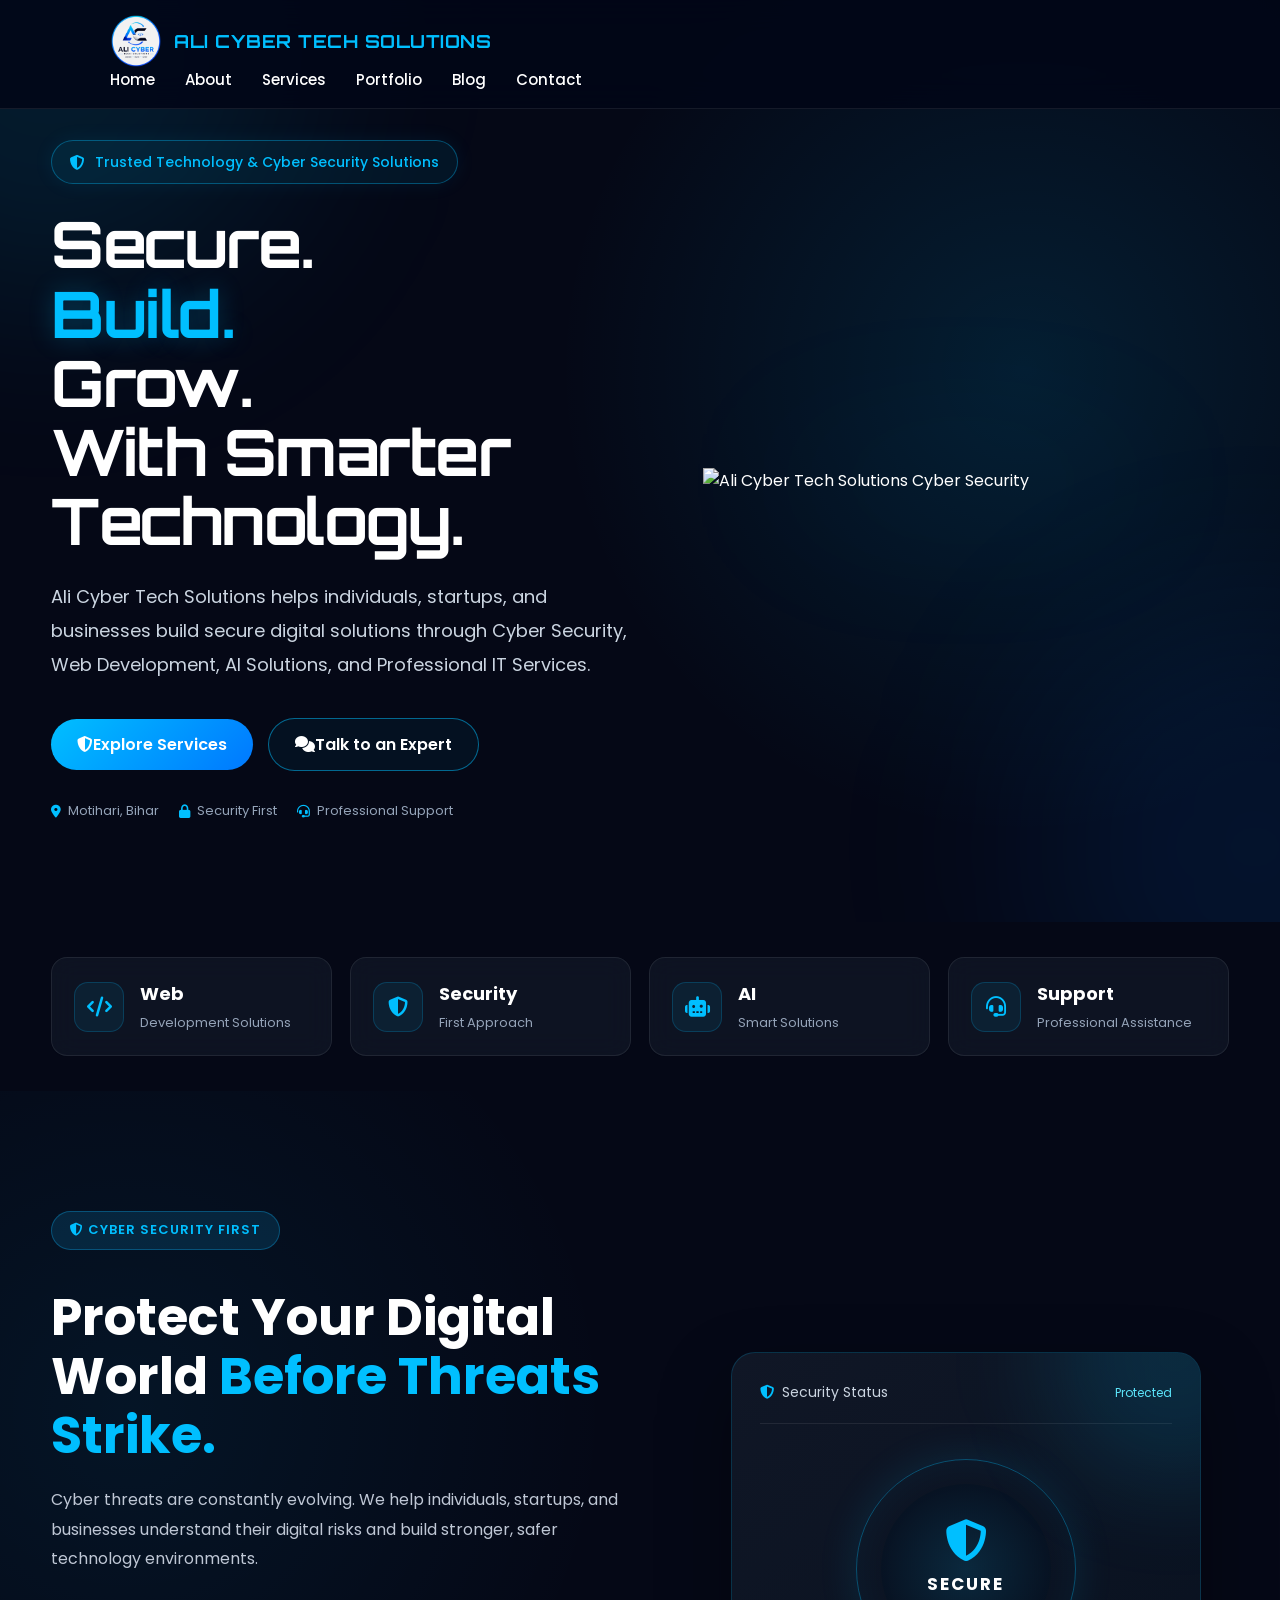
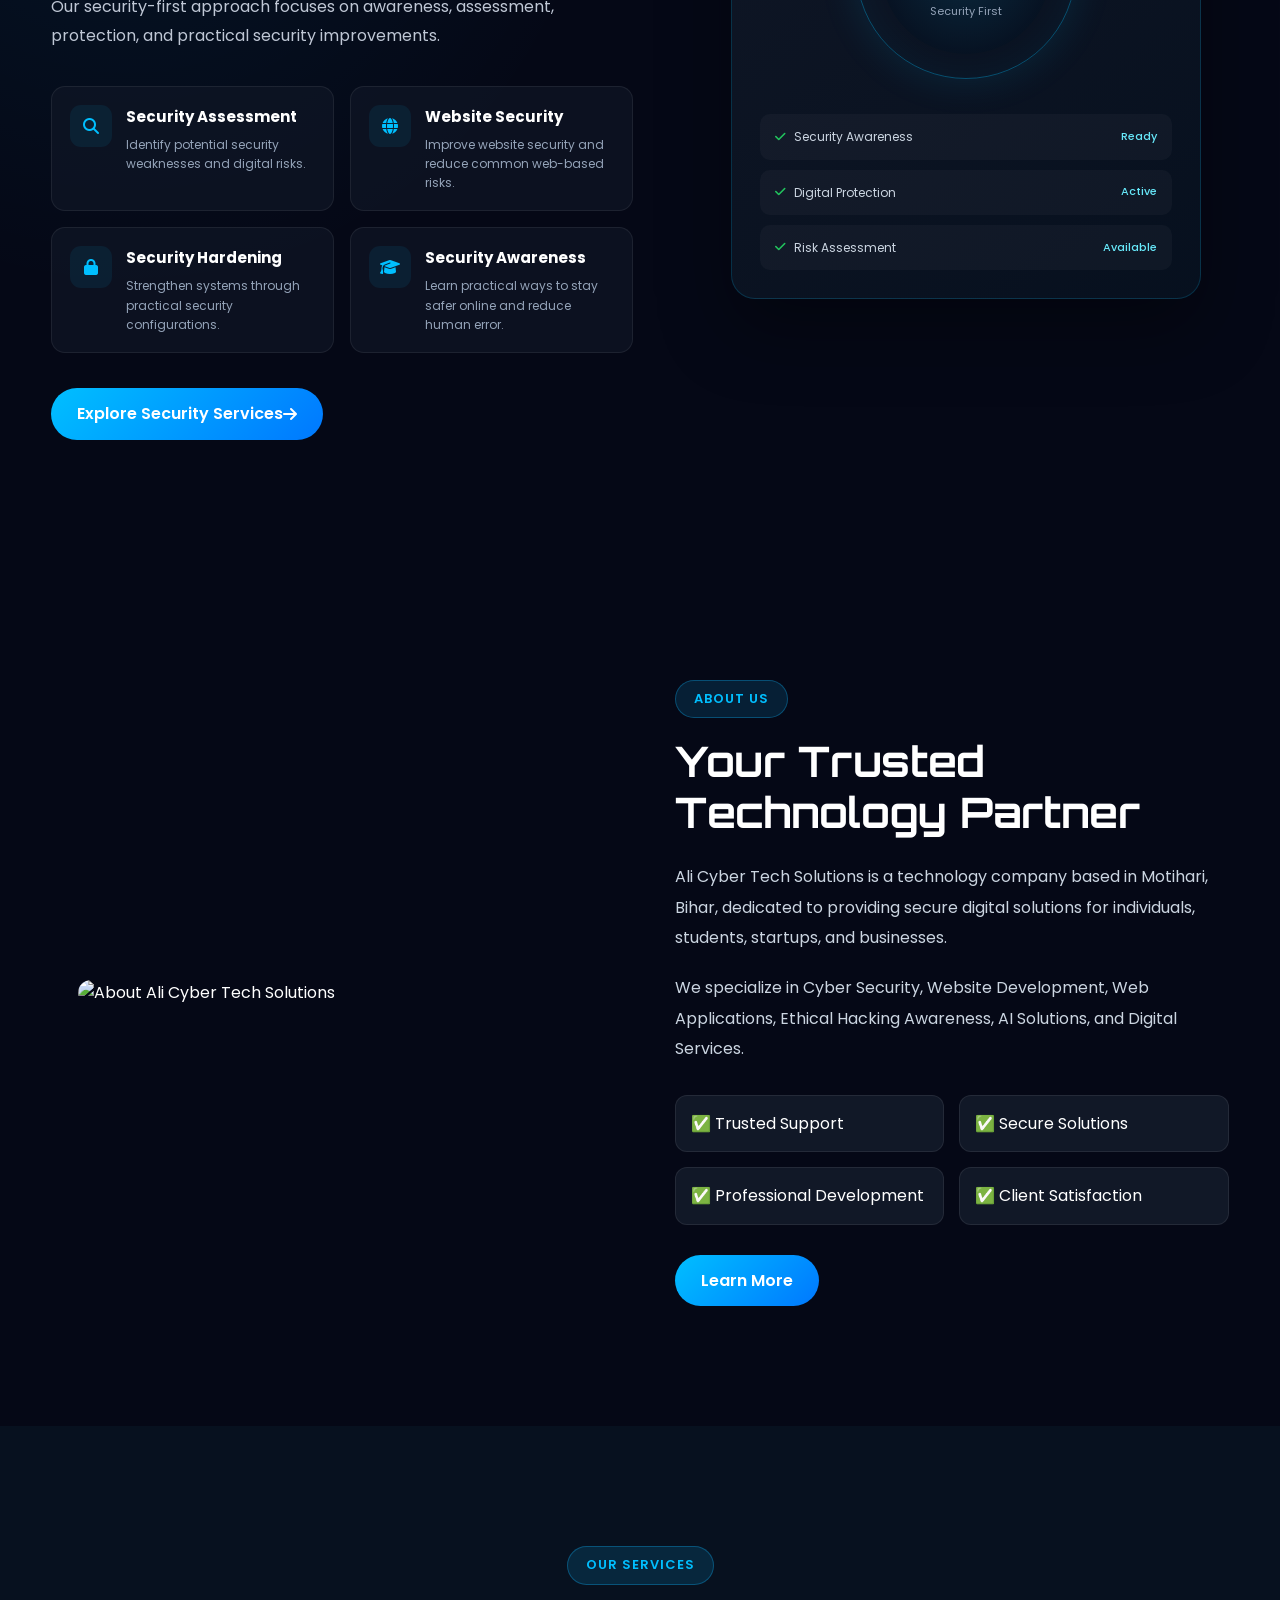
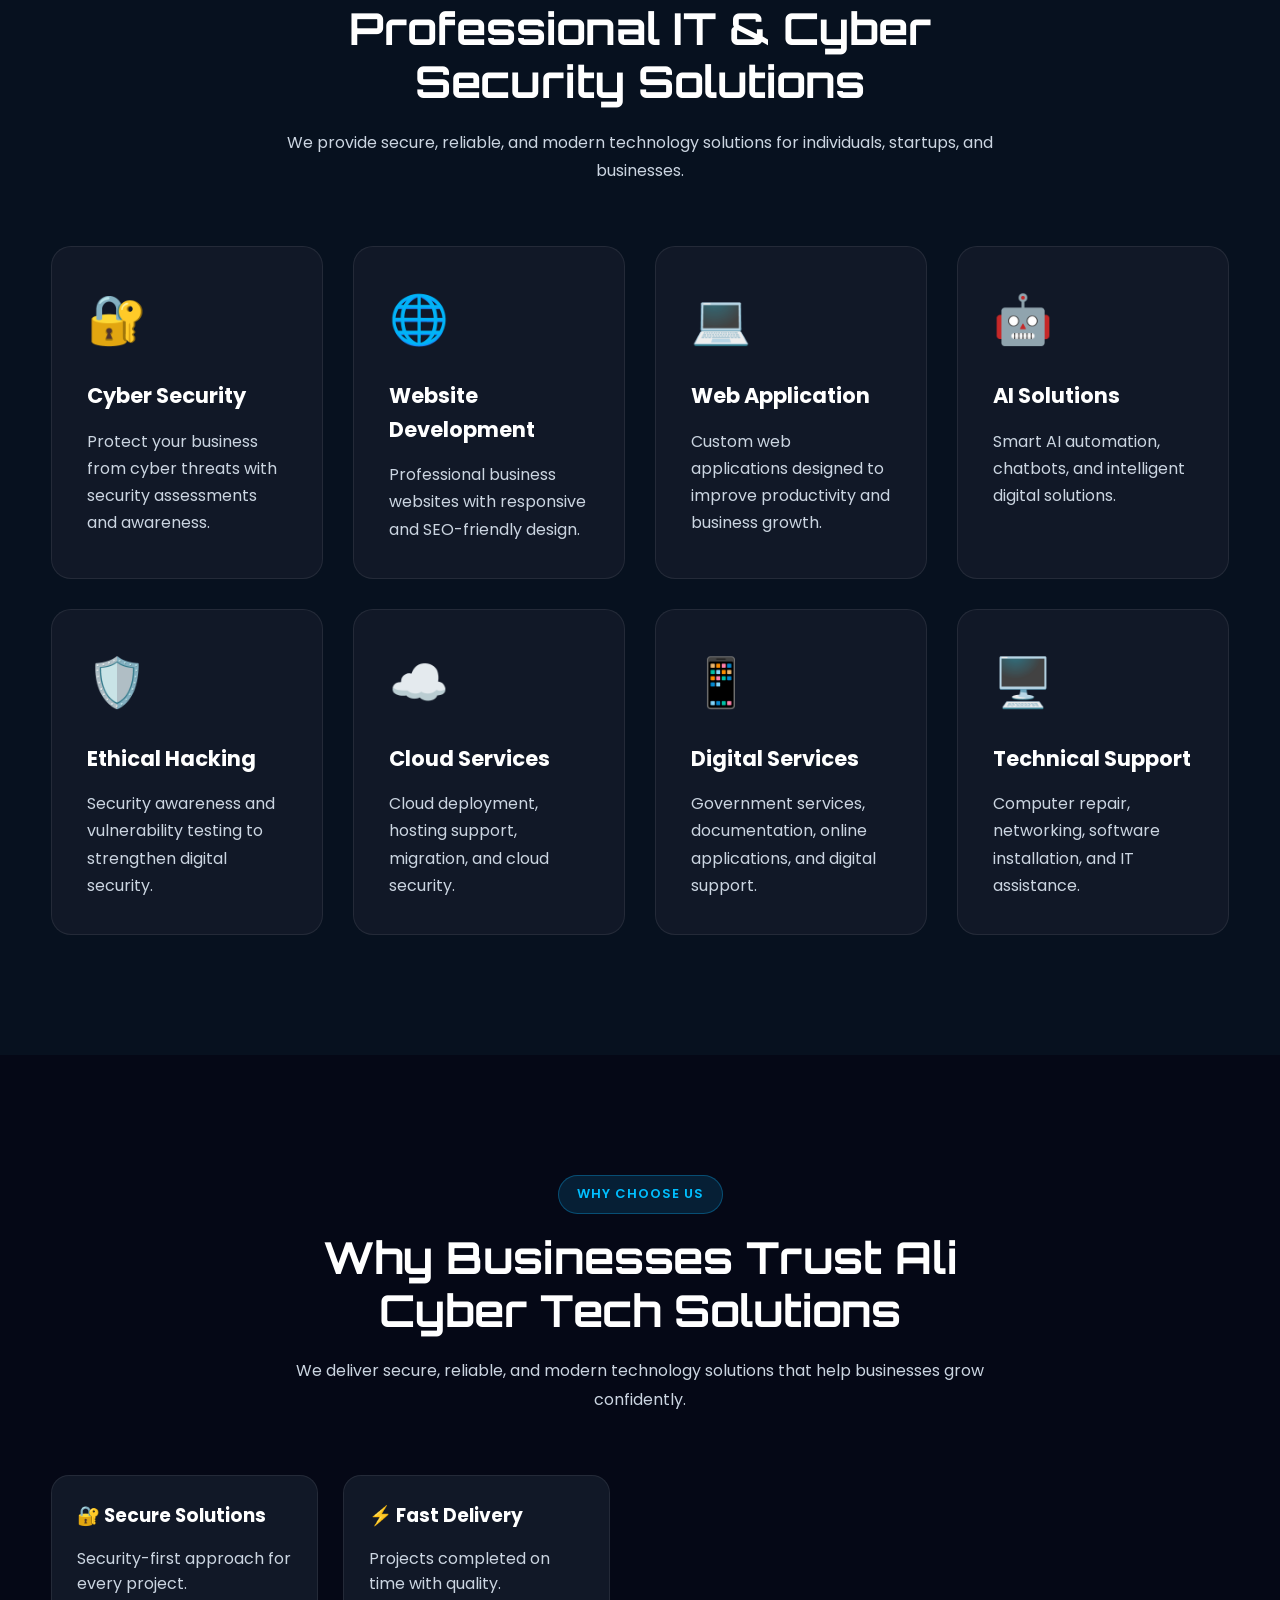
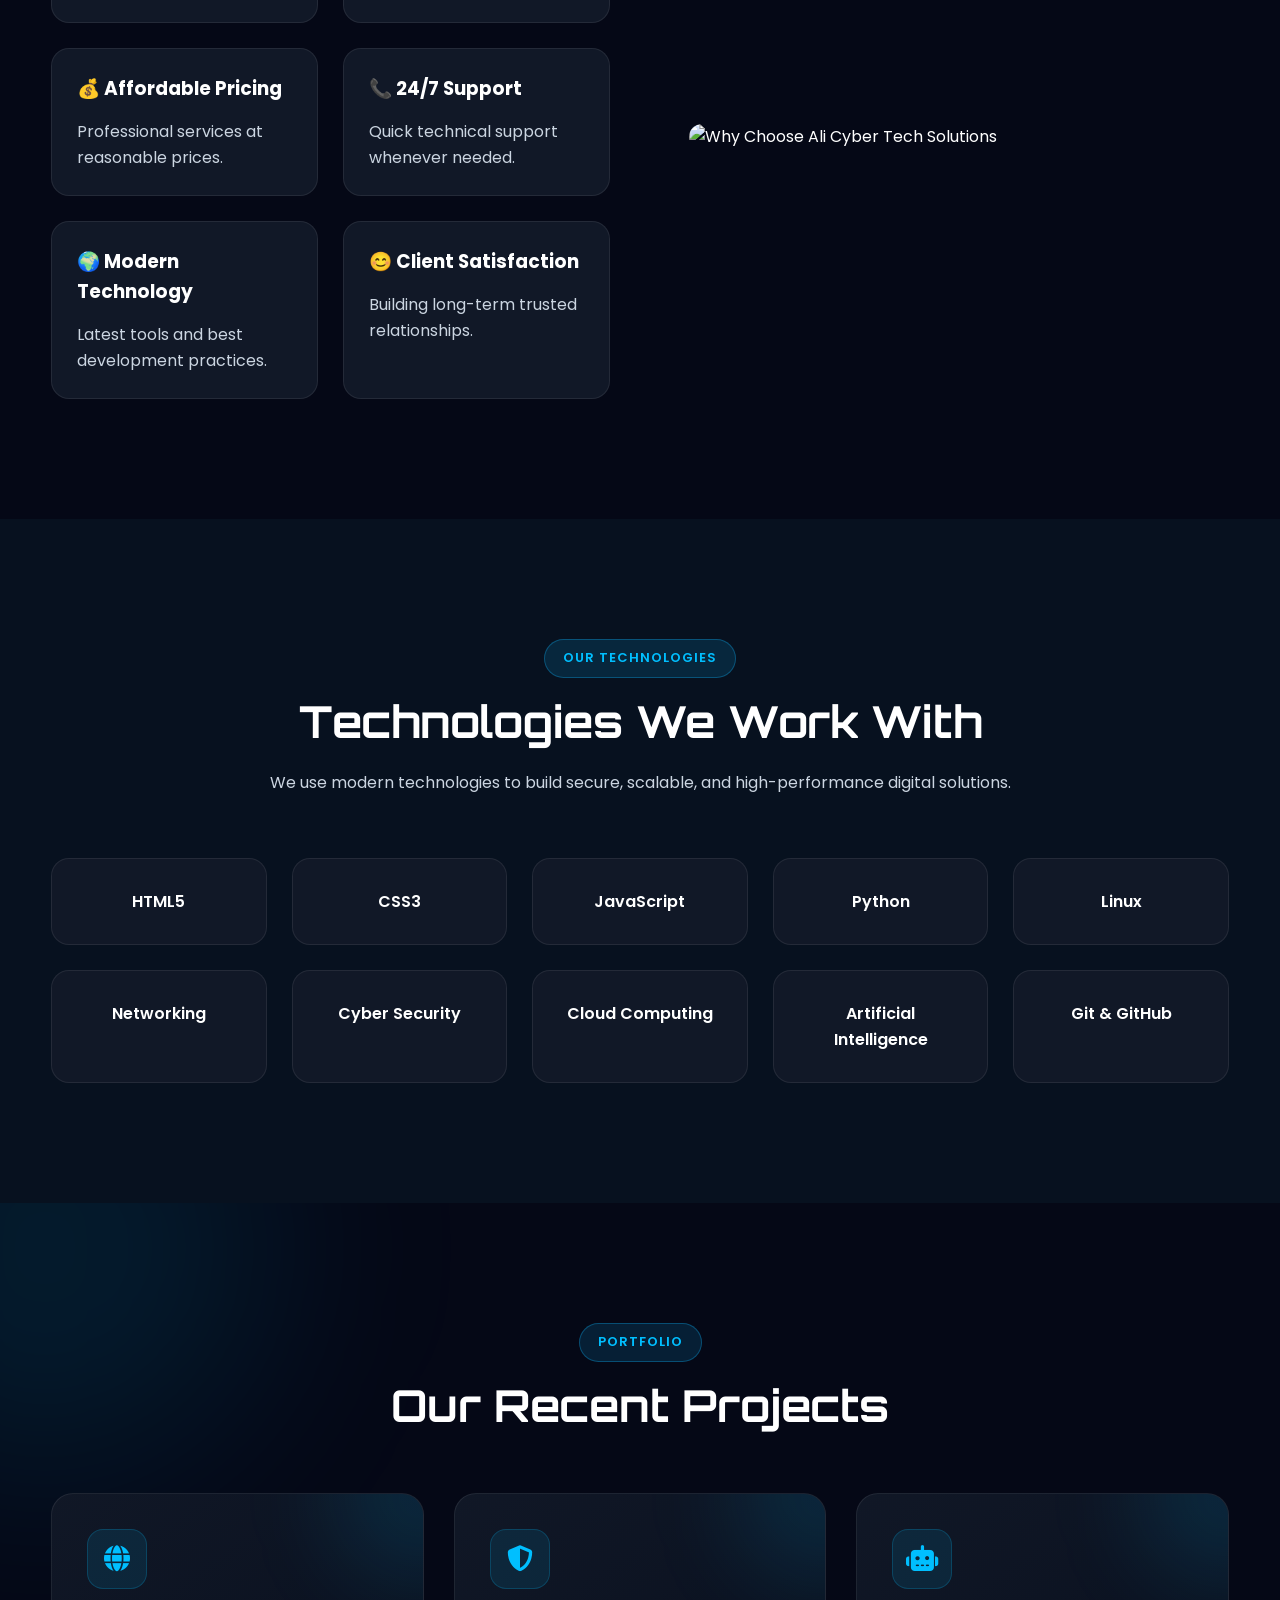
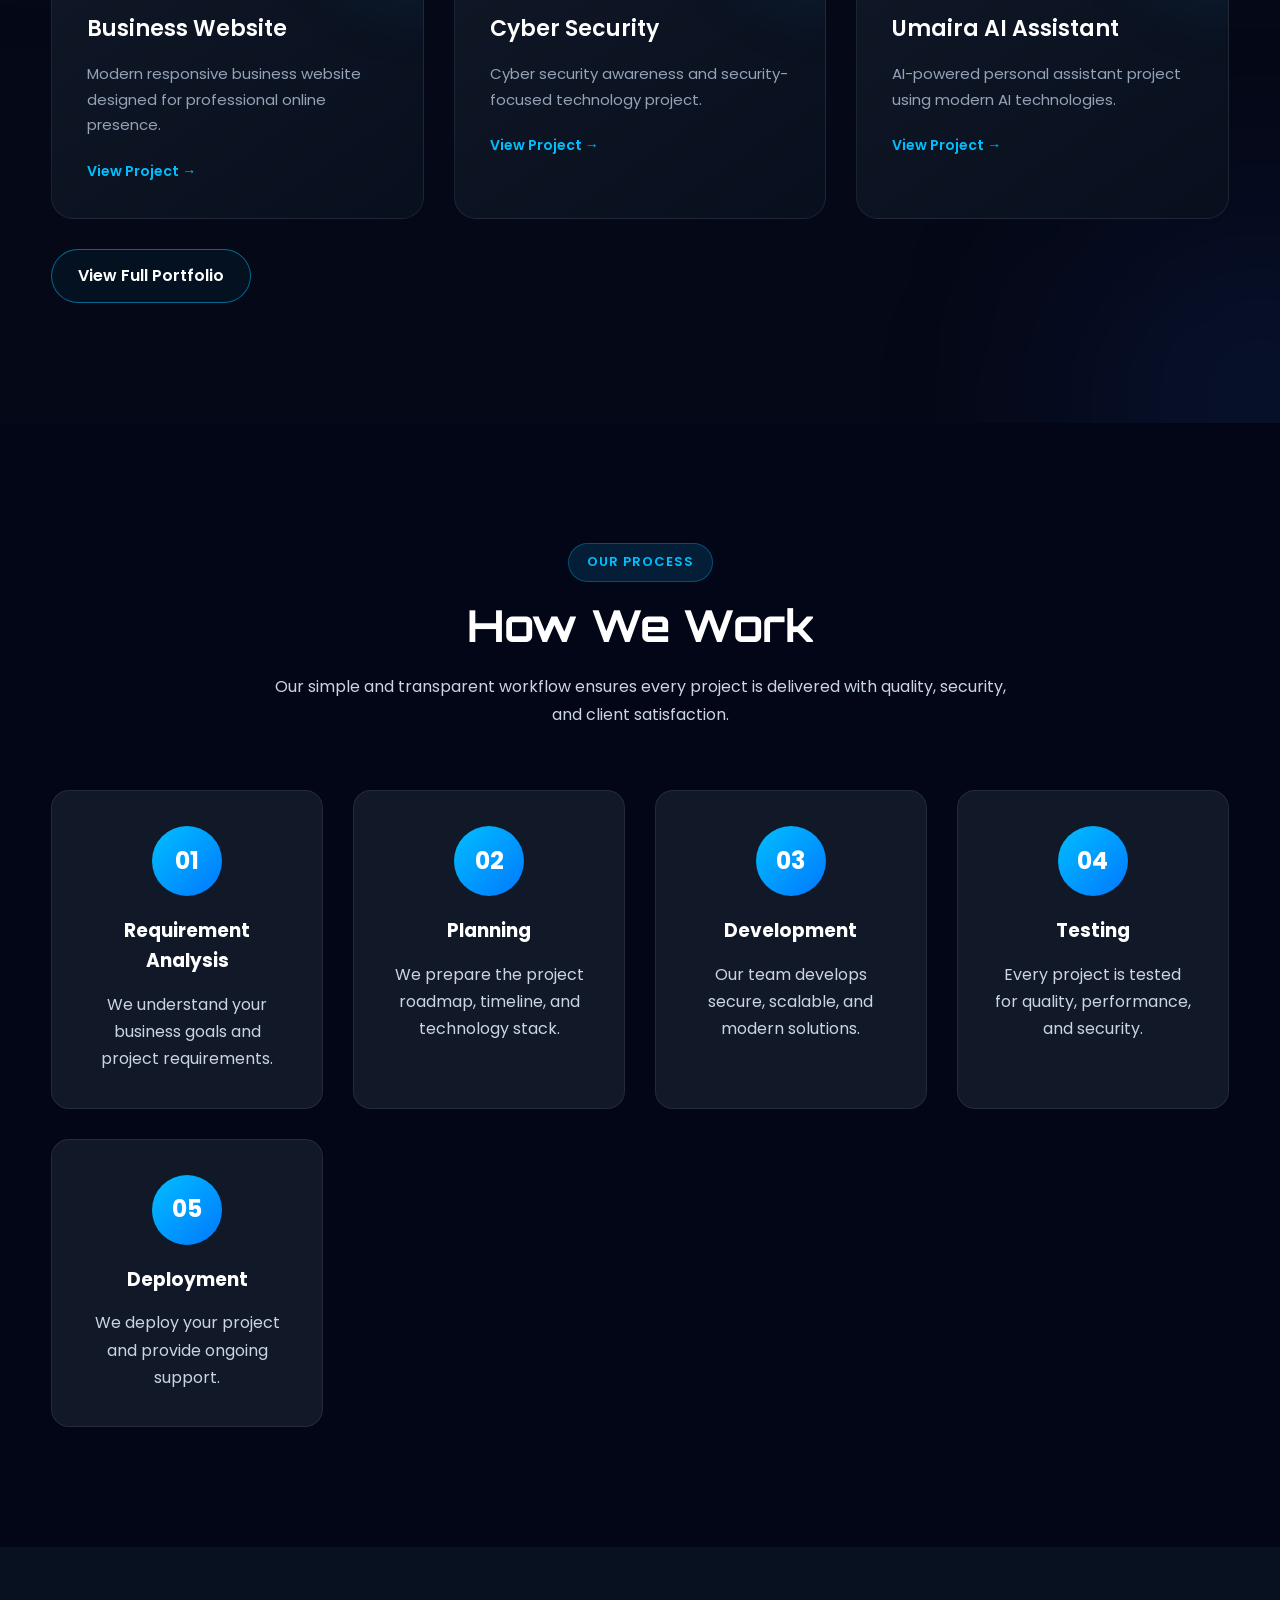
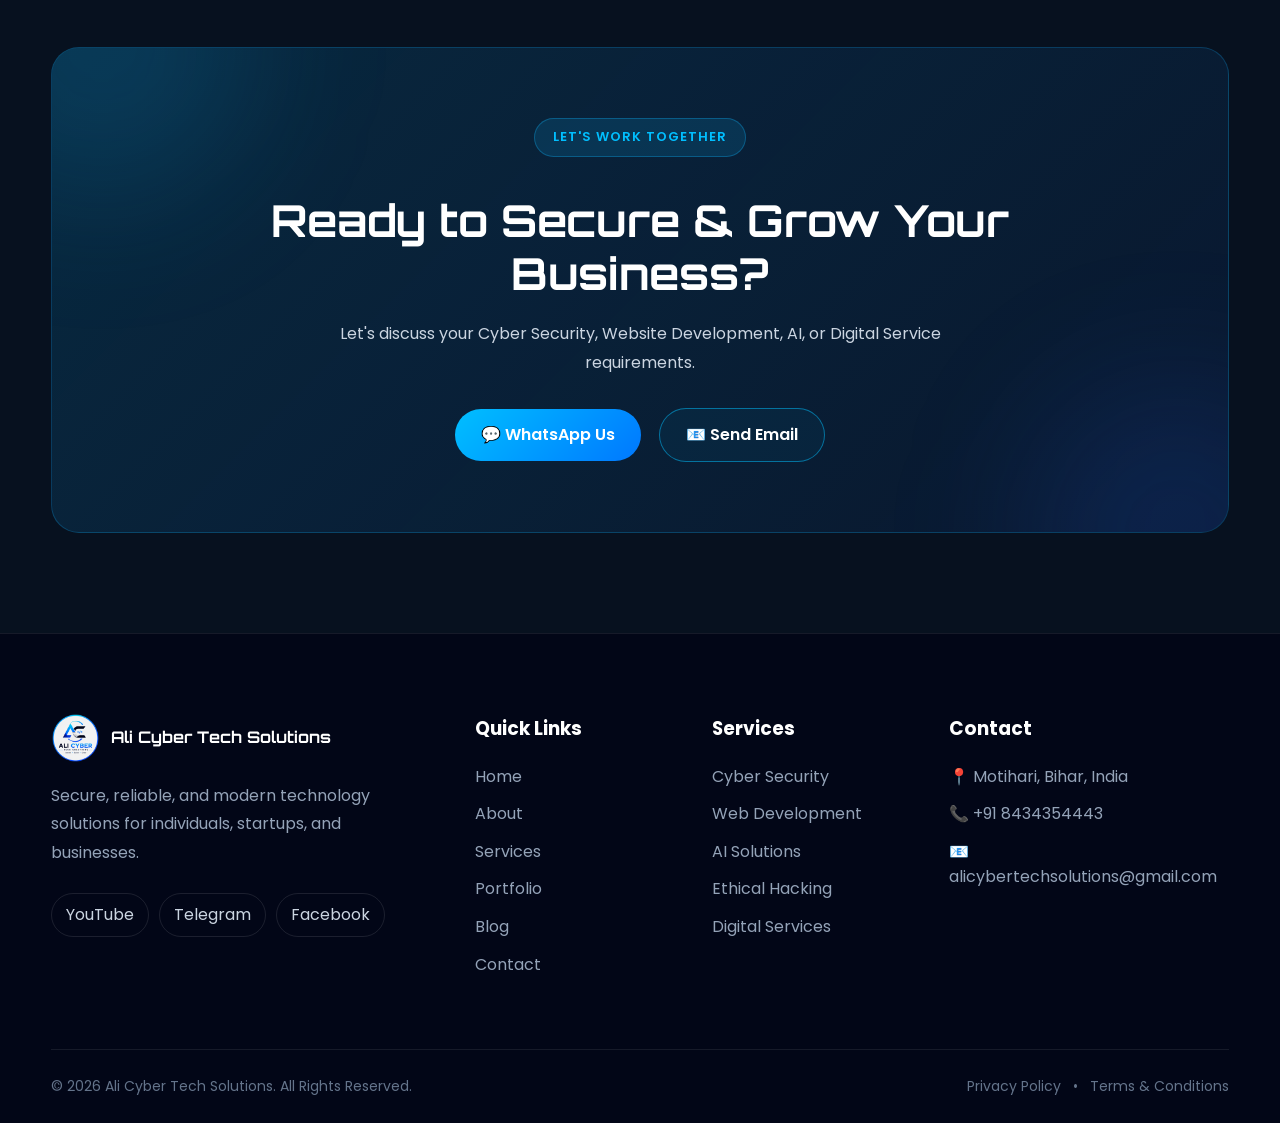
==== commit d084a043: "Update website logo and branding" ====
--- a/index.html
+++ b/index.html
@@ -17,35 +17,70 @@
 
 <meta
     name="description"
-    content="Ali Cyber Tech Solutions provides Cyber Security, Website Development, Web Applications, AI Solutions, Ethical Hacking Awareness, Cloud Services and Digital Services in Motihari, Bihar."
+    content="Ali Cyber Tech Solutions provides Cyber Security, Website Development, Web Applications, AI Solutions, Ethical Hacking Awareness and professional IT services in Motihari, Bihar."
 >
 
 <meta
     name="keywords"
-    content="Ali Cyber Tech Solutions, Cyber Security Motihari, Cyber Security Bihar, Website Development Motihari, Web Development Bihar, Ethical Hacking, AI Solutions, IT Services Motihari, Digital Services"
+    content="Ali Cyber Tech Solutions, Cyber Security Motihari, Cyber Security Bihar, Website Development Motihari, Web Development Bihar, IT Services Motihari, Ethical Hacking, AI Solutions, Digital Services"
 >
 
+<meta name="author" content="Ali Cyber Tech Solutions">
+
+<meta name="robots" content="index, follow">
+
+<link
+    rel="canonical"
+    href="https://securewithali.github.io/Ali-Cyber-Tech-Solutions/"
+>
+<!-- Open Graph -->
+<meta property="og:type" content="website">
+
 <meta
-    name="author"
+    property="og:title"
+    content="Ali Cyber Tech Solutions | Cyber Security & Web Development"
+>
+
+<meta
+    property="og:description"
+    content="Secure digital solutions through Cyber Security, Web Development, AI Solutions and Professional IT Services."
+>
+
+<meta
+    property="og:url"
+    content="https://securewithali.github.io/Ali-Cyber-Tech-Solutions/"
+>
+
+<meta
+    property="og:site_name"
     content="Ali Cyber Tech Solutions"
 >
 
 <meta
-    name="robots"
-    content="index, follow"
+    property="og:image"
+    content="https://securewithali.github.io/Ali-Cyber-Tech-Solutions/assets/images/logo.png"
 >
 
+
+<!-- ================= OPEN GRAPH ================= -->
+<!-- Twitter Card -->
+
+<meta name="twitter:card" content="summary_large_image">
+
 <meta
-    name="language"
-    content="English"
+    name="twitter:title"
+    content="Ali Cyber Tech Solutions | Cyber Security & Web Development"
 >
 
-<link
-    rel="canonical"
-    href="https://YOUR-DOMAIN.com/"
+<meta
+    name="twitter:description"
+    content="Secure digital solutions through Cyber Security, Web Development, AI Solutions and Professional IT Services."
 >
-<!-- ================= OPEN GRAPH ================= -->
-
+
+<meta
+    name="twitter:image"
+    content="https://securewithali.github.io/Ali-Cyber-Tech-Solutions/assets/images/logo.png"
+>
 <meta
     property="og:type"
     content="website"
@@ -91,7 +126,60 @@
         rel="stylesheet"
         href="https://cdnjs.cloudflare.com/ajax/libs/font-awesome/6.7.2/css/all.min.css"
     >
-
+<!-- ================= LOCAL BUSINESS SEO SCHEMA ================= -->
+
+<script type="application/ld+json">
+{
+  "@context": "https://schema.org",
+  "@type": "LocalBusiness",
+  "@id": "https://securewithali.github.io/Ali-Cyber-Tech-Solutions/#business",
+
+  "name": "Ali Cyber Tech Solutions",
+
+  "url": "https://securewithali.github.io/Ali-Cyber-Tech-Solutions/",
+
+  "logo": "https://securewithali.github.io/Ali-Cyber-Tech-Solutions/assets/images/logo.png",
+
+  "image": "https://securewithali.github.io/Ali-Cyber-Tech-Solutions/assets/images/logo.png",
+
+  "description": "Ali Cyber Tech Solutions provides Cyber Security, Website Development, AI Solutions, Digital Services and Technical Support in Motihari, Bihar.",
+
+  "telephone": "+91-8434354443",
+
+  "email": "alicybertechsolutions@gmail.com",
+
+  "address": {
+    "@type": "PostalAddress",
+    "addressLocality": "Motihari",
+    "addressRegion": "Bihar",
+    "addressCountry": "IN"
+  },
+
+  "areaServed": {
+    "@type": "City",
+    "name": "Motihari"
+  },
+
+  "sameAs": [
+    "https://www.youtube.com/@AliCyberTechSolutions",
+    "https://t.me/alicybertechsolutions",
+    "https://www.facebook.com/alicybertechsolutions"
+  ],
+
+  "priceRange": "₹₹",
+
+  "knowsAbout": [
+    "Cyber Security",
+    "Website Development",
+    "Web Development",
+    "AI Solutions",
+    "Ethical Hacking",
+    "Cloud Services",
+    "Digital Services",
+    "Technical Support"
+  ]
+}
+</script>
 </head>
 
 
@@ -1078,7 +1166,7 @@
         <i class="fa-solid fa-robot"></i>
     </div>
 
-    <h3>Maira AI Assistant</h3>
+    <h3>Umaira AI Assistant</h3>
 
     <p>
         AI-powered personal assistant project
@@ -1281,7 +1369,7 @@
 
 
                     <a
-                        href="mailto:alimd904@gmail.com?subject=Business%20Enquiry%20-%20Ali%20Cyber%20Tech%20Solutions"
+                        href="mailto:alicybertechsolutions@gmail.com?subject=Business%20Enquiry%20-%20Ali%20Cyber%20Tech%20Solutions"
                         class="btn-secondary"
                     >
                         📧 Send Email
@@ -1363,7 +1451,7 @@
 
 
                     <a
-                        href="https://www.facebook.com/share/1CmC5bZ5jz"
+                        href="https://www.facebook.com/AliCyberTechSolutions"
                         target="_blank"
                         rel="noopener noreferrer"
                     >
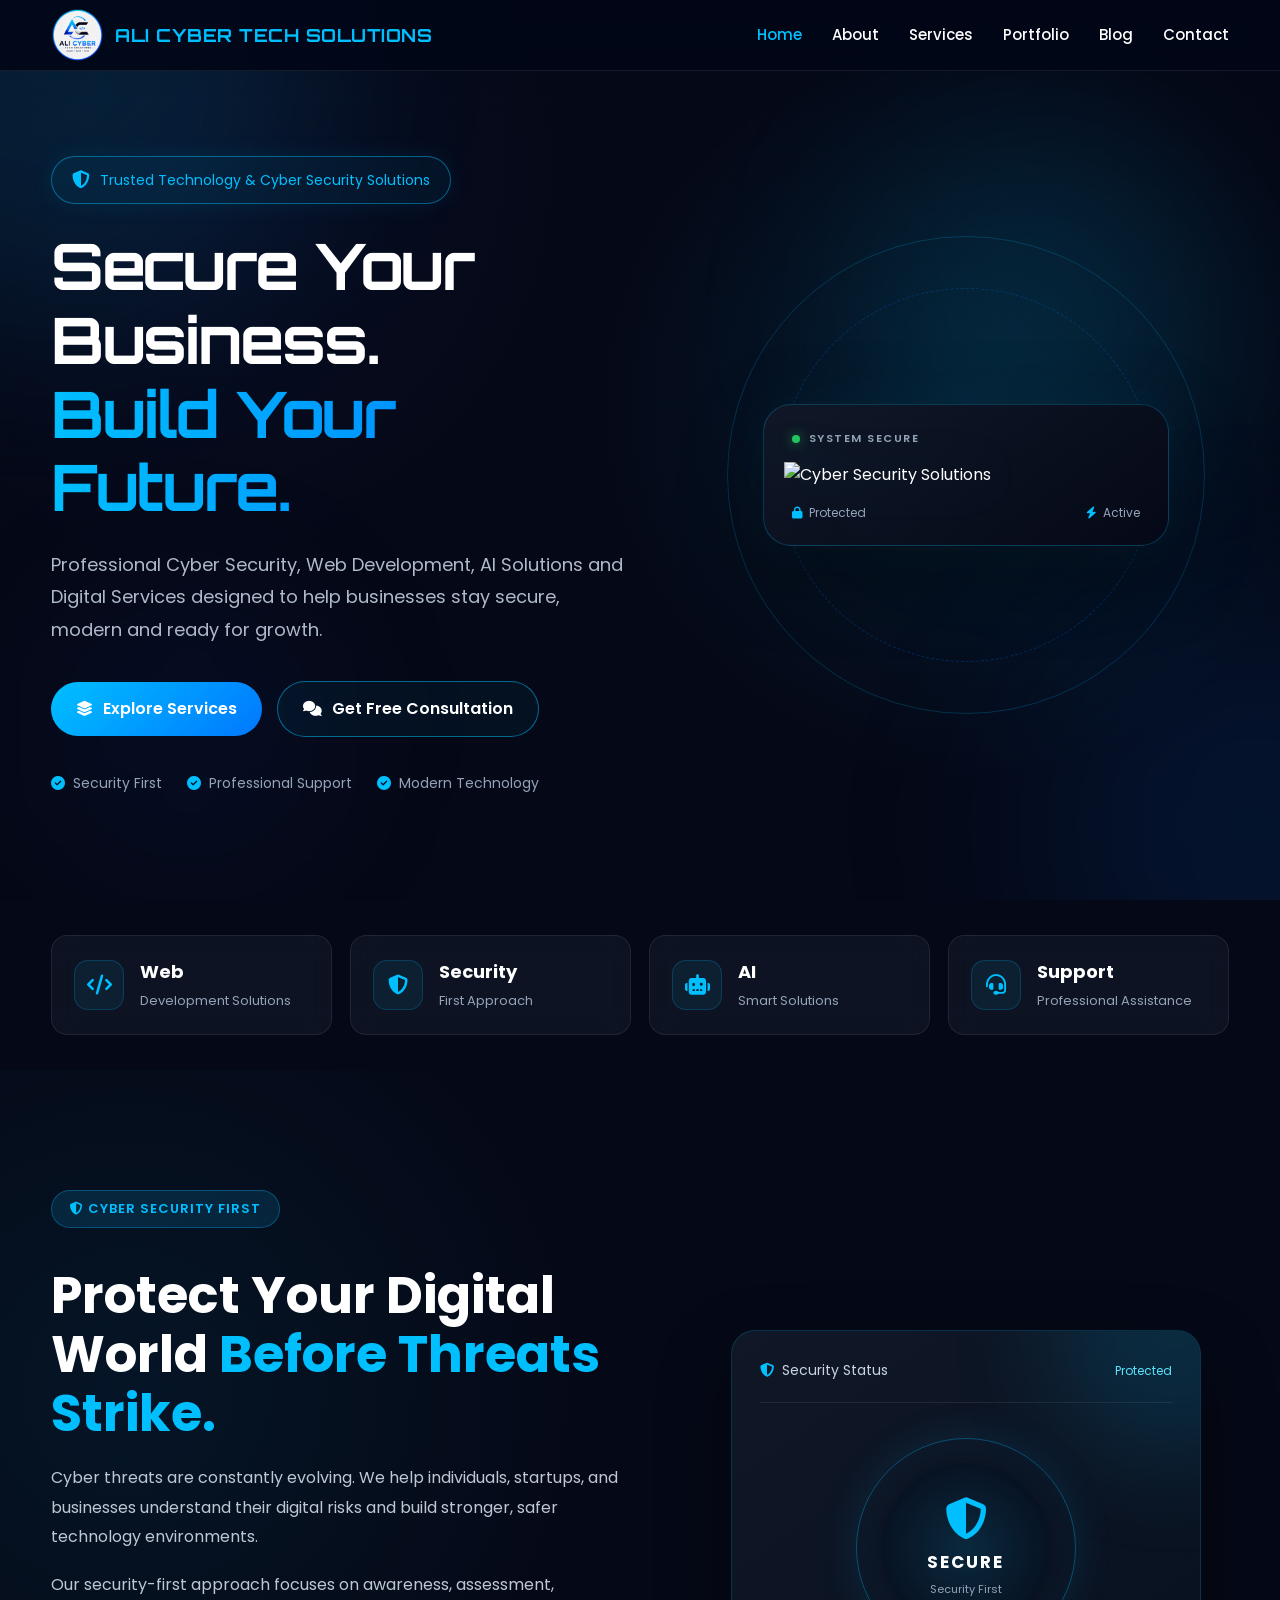
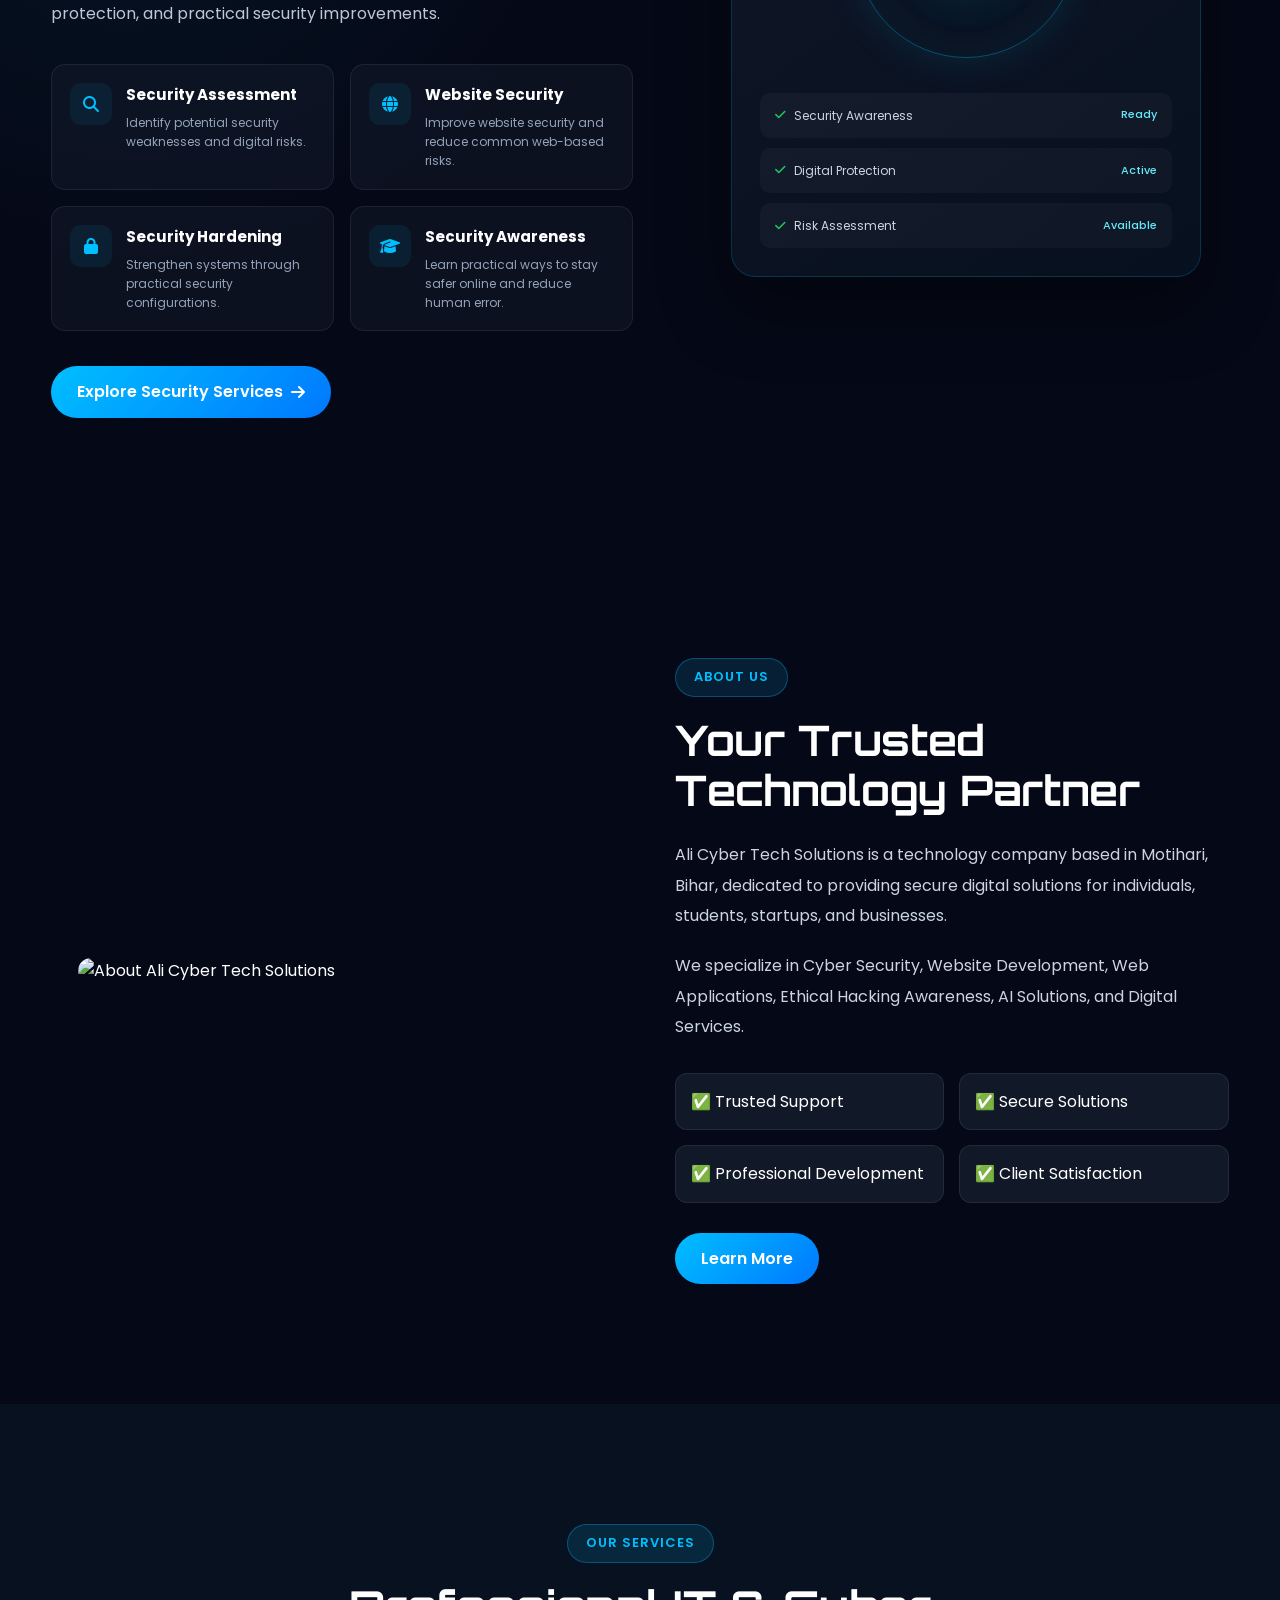
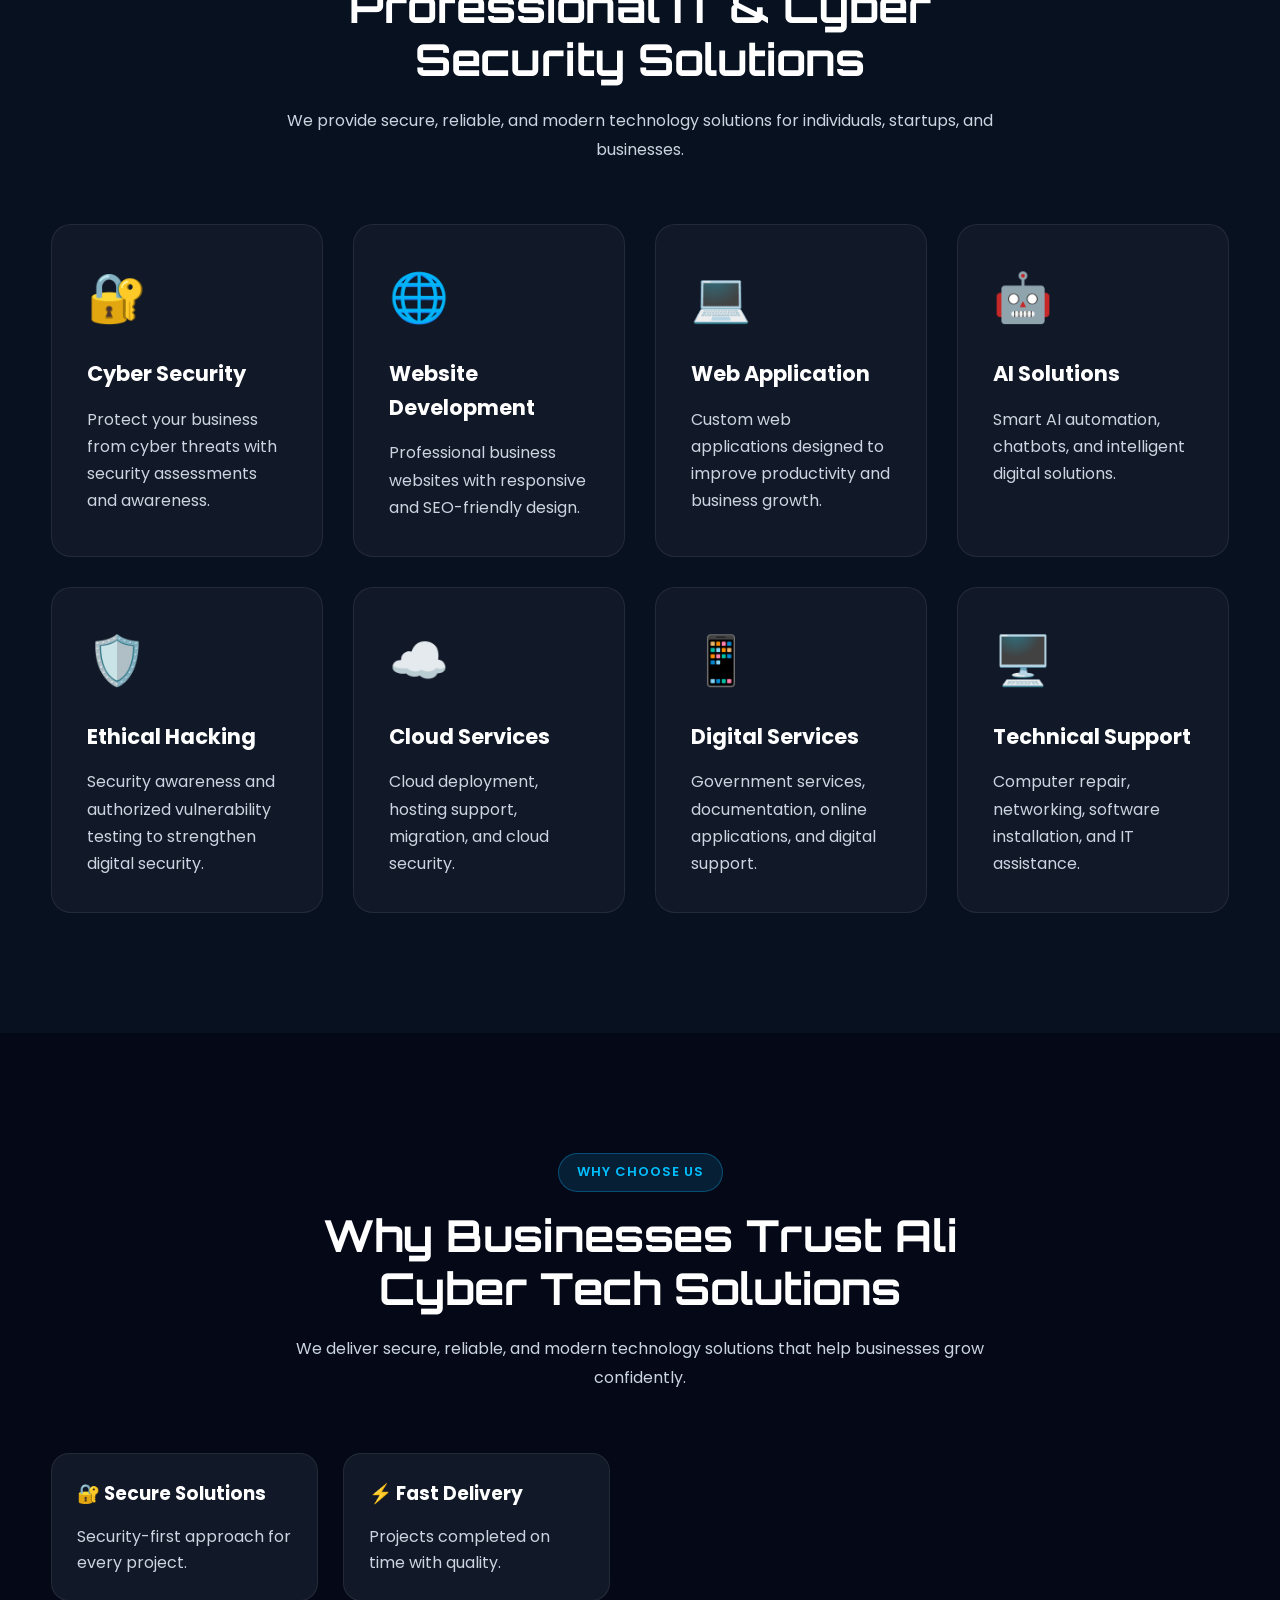
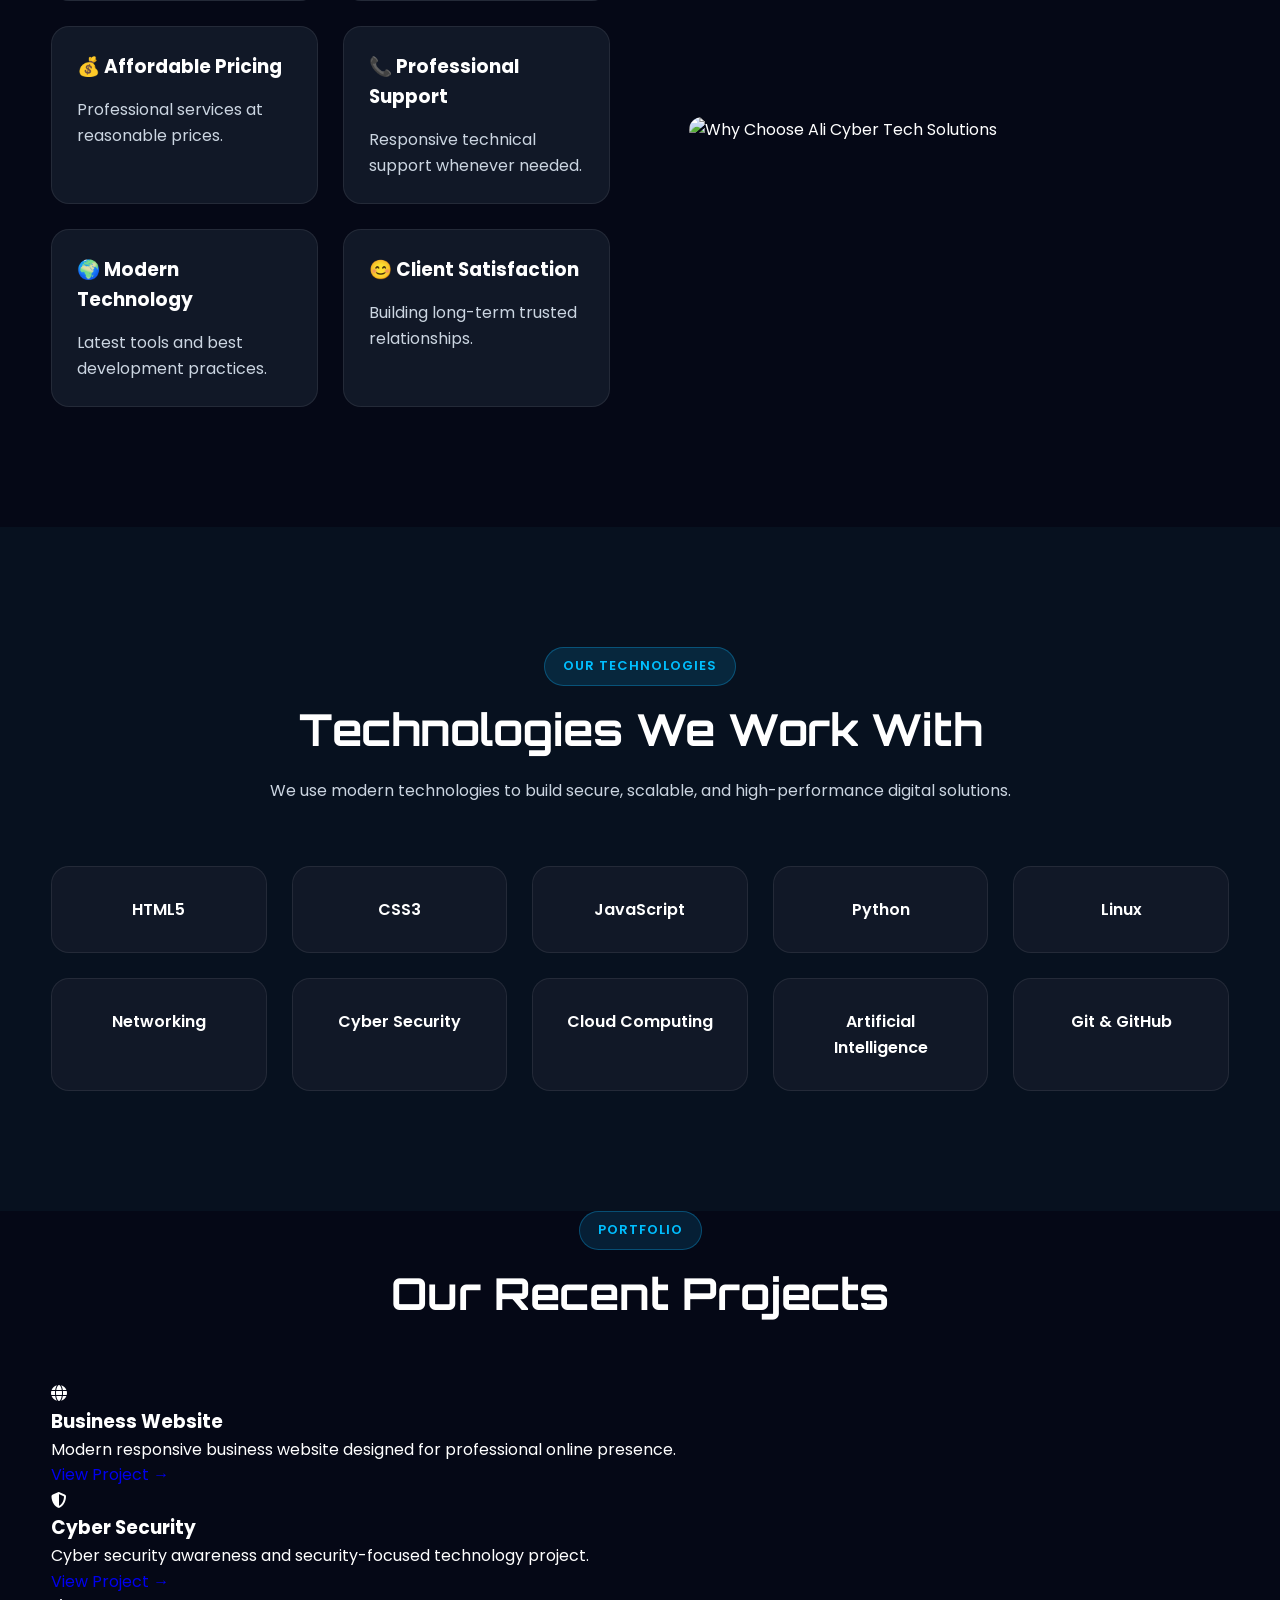
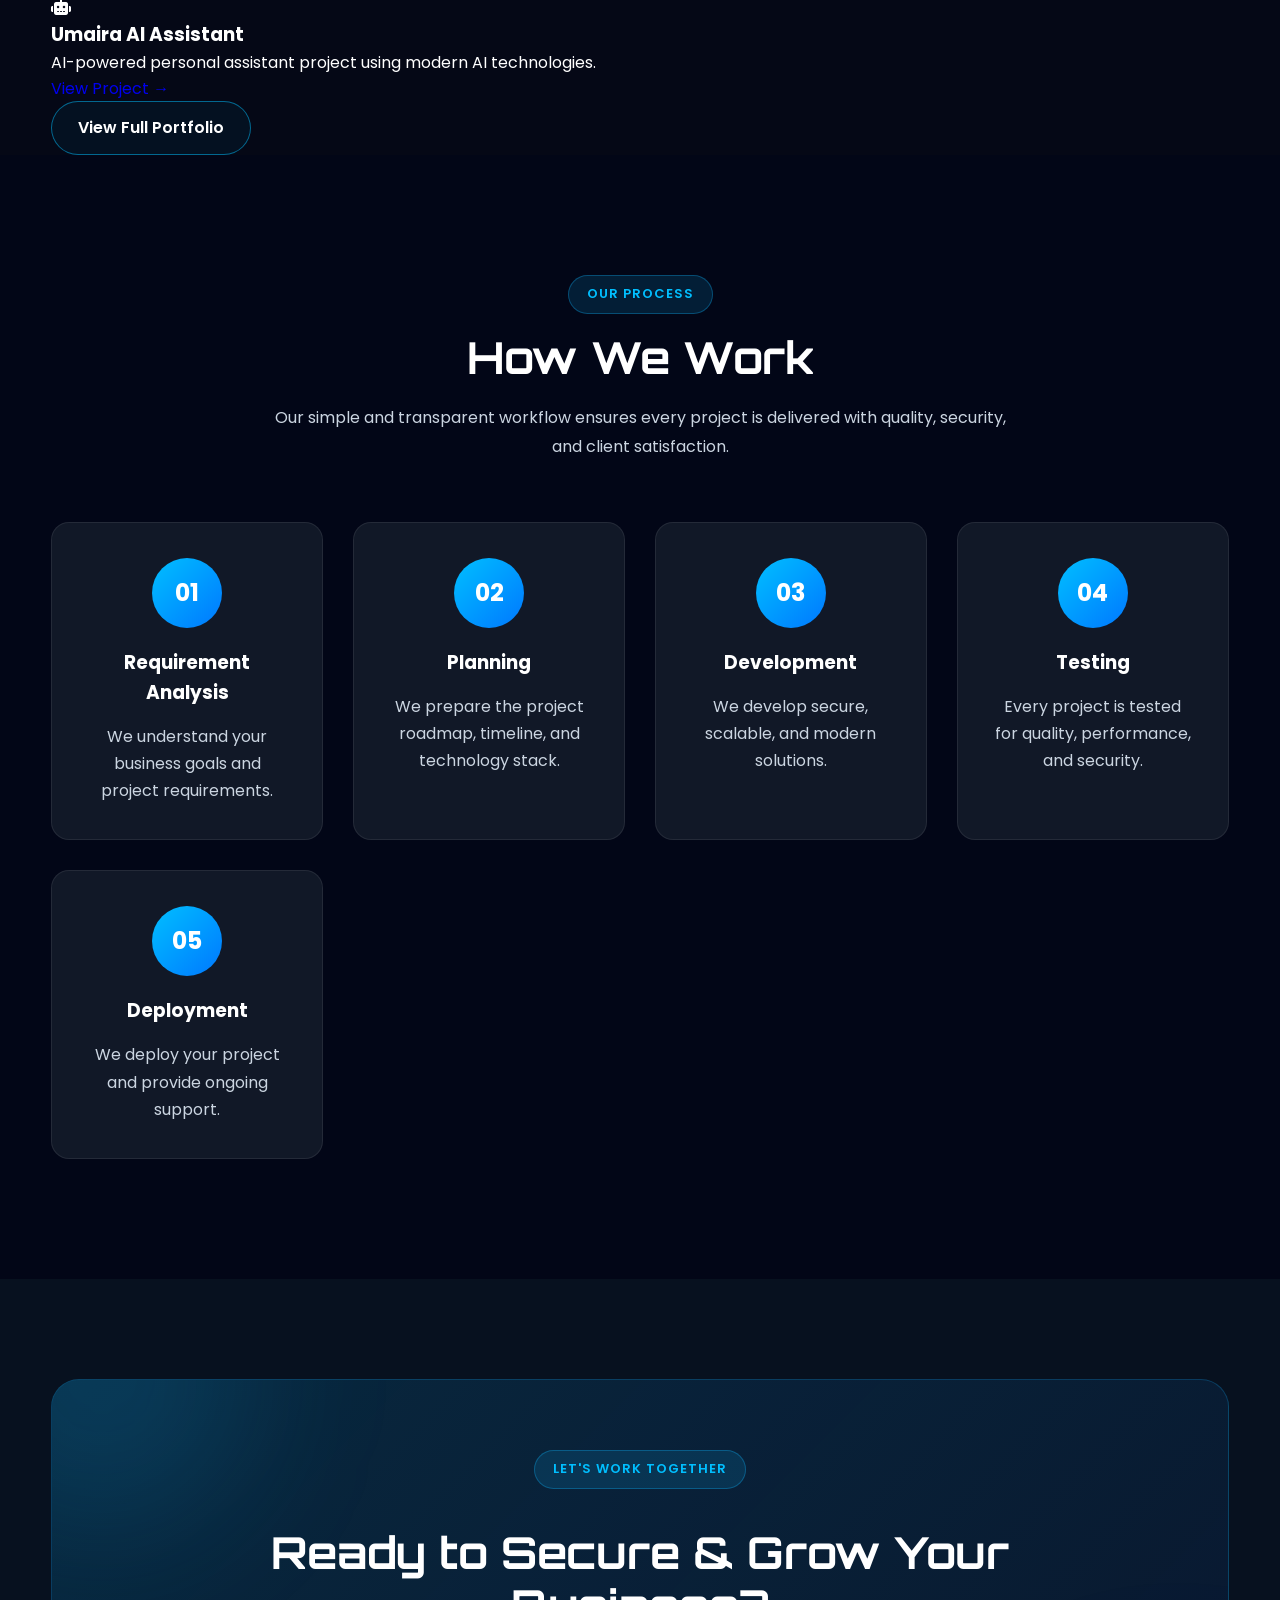
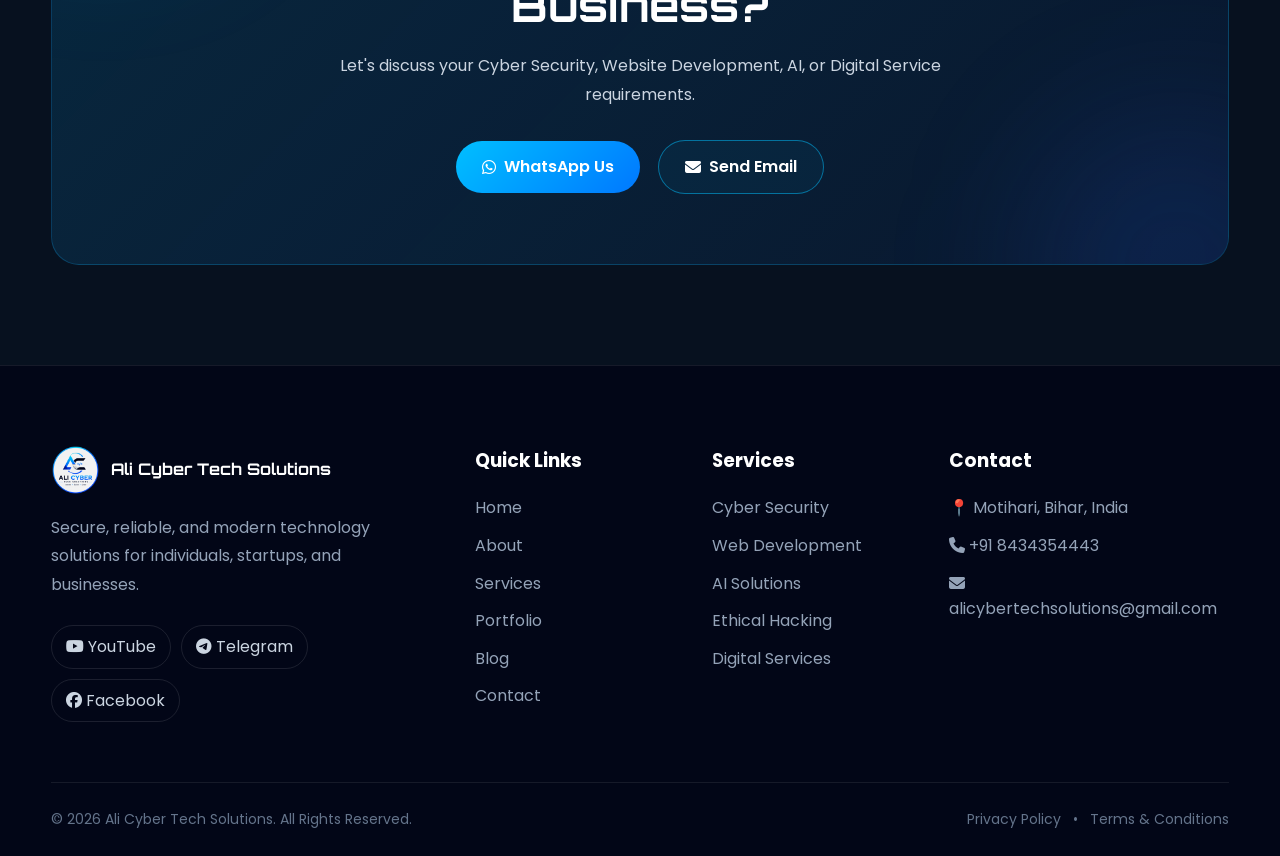
==== commit d1709516: "Finalize portfolio blog and contact pages" ====
--- a/index.html
+++ b/index.html
@@ -1,185 +1,254 @@
 <!DOCTYPE html>
 <html lang="en">
 
-<head><link rel="icon" type="image/png" href="assets/images/favicon.png">
+<head>
+
+    <!-- ================= BASIC META ================= -->
 
     <meta charset="UTF-8">
 
-    <meta name="viewport" content="width=device-width, initial-scale=1.0">
-
-    <title>Ali Cyber Tech Solutions | Cyber Security & Web Development</title>
-
-   <!-- ================= SEO ================= -->
-
-<title>
-    Ali Cyber Tech Solutions | Cyber Security, Web Development & IT Services
-</title>
-
-<meta
-    name="description"
-    content="Ali Cyber Tech Solutions provides Cyber Security, Website Development, Web Applications, AI Solutions, Ethical Hacking Awareness and professional IT services in Motihari, Bihar."
->
-
-<meta
-    name="keywords"
-    content="Ali Cyber Tech Solutions, Cyber Security Motihari, Cyber Security Bihar, Website Development Motihari, Web Development Bihar, IT Services Motihari, Ethical Hacking, AI Solutions, Digital Services"
->
-
-<meta name="author" content="Ali Cyber Tech Solutions">
-
-<meta name="robots" content="index, follow">
-
-<link
-    rel="canonical"
-    href="https://securewithali.github.io/Ali-Cyber-Tech-Solutions/"
->
-<!-- Open Graph -->
-<meta property="og:type" content="website">
-
-<meta
-    property="og:title"
-    content="Ali Cyber Tech Solutions | Cyber Security & Web Development"
->
-
-<meta
-    property="og:description"
-    content="Secure digital solutions through Cyber Security, Web Development, AI Solutions and Professional IT Services."
->
-
-<meta
-    property="og:url"
-    content="https://securewithali.github.io/Ali-Cyber-Tech-Solutions/"
->
-
-<meta
-    property="og:site_name"
-    content="Ali Cyber Tech Solutions"
->
-
-<meta
-    property="og:image"
-    content="https://securewithali.github.io/Ali-Cyber-Tech-Solutions/assets/images/logo.png"
->
-
-
-<!-- ================= OPEN GRAPH ================= -->
-<!-- Twitter Card -->
-
-<meta name="twitter:card" content="summary_large_image">
-
-<meta
-    name="twitter:title"
-    content="Ali Cyber Tech Solutions | Cyber Security & Web Development"
->
-
-<meta
-    name="twitter:description"
-    content="Secure digital solutions through Cyber Security, Web Development, AI Solutions and Professional IT Services."
->
-
-<meta
-    name="twitter:image"
-    content="https://securewithali.github.io/Ali-Cyber-Tech-Solutions/assets/images/logo.png"
->
-<meta
-    property="og:type"
-    content="website"
->
-
-<meta
-    property="og:title"
-    content="Ali Cyber Tech Solutions | Cyber Security & IT Solutions"
->
-
-<meta
-    property="og:description"
-    content="Secure, reliable and modern technology solutions for individuals, startups and businesses."
->
-
-<meta
-    property="og:image"
-    content="assets/images/logo.png"
->
-
-<meta
-    property="og:site_name"
-    content="Ali Cyber Tech Solutions"
->
-    <!-- CSS -->
-    <link rel="stylesheet" href="assets/css/style.css">
-    <link rel="stylesheet" href="assets/css/responsive.css">
-
-    <!-- Google Fonts -->
+    <meta
+        name="viewport"
+        content="width=device-width, initial-scale=1.0"
+    >
+
+    <meta
+        name="description"
+        content="Ali Cyber Tech Solutions provides Cyber Security, Website Development, Web Applications, AI Solutions, Ethical Hacking Awareness, Cloud Services, Digital Services and Technical Support in Motihari, Bihar, India."
+    >
+
+    <meta
+        name="keywords"
+        content="Cyber Security Motihari, Web Development Motihari, Website Development Bihar, Ethical Hacking, AI Solutions, Cloud Services, Digital Services, Ali Cyber Tech Solutions"
+    >
+
+    <meta
+        name="author"
+        content="Ali Cyber Tech Solutions"
+    >
+
+    <meta
+        name="robots"
+        content="index, follow"
+    >
+
+    <meta
+        name="theme-color"
+        content="#050b14"
+    >
+
+    <!-- ================= CANONICAL ================= -->
+
+    <link
+        rel="canonical"
+        href="https://securewithali.github.io/Ali-Cyber-Tech-Solutions/"
+    >
+
+    <!-- ================= FAVICON ================= -->
+
+    <link
+        rel="icon"
+        type="image/png"
+        href="assets/images/favicon.png"
+    >
+
+    <link
+        rel="apple-touch-icon"
+        href="assets/images/favicon.png"
+    >
+
+    <!-- ================= PAGE TITLE ================= -->
+
+    <title>
+        Ali Cyber Tech Solutions | Cyber Security & Web Development
+    </title>
+
+
+    <!-- ==================================================
+         OPEN GRAPH / SOCIAL SHARING
+    ================================================== -->
+
+    <meta
+        property="og:type"
+        content="website"
+    >
+
+    <meta
+        property="og:title"
+        content="Ali Cyber Tech Solutions | Cyber Security & Web Development"
+    >
+
+    <meta
+        property="og:description"
+        content="Professional Cyber Security, Website Development, AI Solutions, Ethical Hacking and Digital Services."
+    >
+
+    <meta
+        property="og:url"
+        content="https://securewithali.github.io/Ali-Cyber-Tech-Solutions/"
+    >
+
+    <meta
+        property="og:image"
+        content="https://securewithali.github.io/Ali-Cyber-Tech-Solutions/assets/images/logo.png"
+    >
+
+    <meta
+        property="og:site_name"
+        content="Ali Cyber Tech Solutions"
+    >
+
+    <meta
+        property="og:locale"
+        content="en_IN"
+    >
+
+
+    <!-- ==================================================
+         TWITTER CARD
+    ================================================== -->
+
+    <meta
+        name="twitter:card"
+        content="summary_large_image"
+    >
+
+    <meta
+        name="twitter:title"
+        content="Ali Cyber Tech Solutions | Cyber Security & Web Development"
+    >
+
+    <meta
+        name="twitter:description"
+        content="Secure, reliable and modern Cyber Security, Web Development, AI and Digital Solutions."
+    >
+
+    <meta
+        name="twitter:image"
+        content="https://securewithali.github.io/Ali-Cyber-Tech-Solutions/assets/images/logo.png"
+    >
+
+
+    <!-- ==================================================
+         STRUCTURED DATA / LOCAL BUSINESS
+    ================================================== -->
+
+    <script type="application/ld+json">
+    {
+        "@context": "https://schema.org",
+        "@type": "ProfessionalService",
+
+        "@id": "https://securewithali.github.io/Ali-Cyber-Tech-Solutions/#business",
+
+        "name": "Ali Cyber Tech Solutions",
+
+        "url": "https://securewithali.github.io/Ali-Cyber-Tech-Solutions/",
+
+        "logo": "https://securewithali.github.io/Ali-Cyber-Tech-Solutions/assets/images/logo.png",
+
+        "image": "https://securewithali.github.io/Ali-Cyber-Tech-Solutions/assets/images/logo.png",
+
+        "description": "Ali Cyber Tech Solutions provides Cyber Security, Website Development, Web Applications, AI Solutions, Ethical Hacking Awareness, Cloud Services, Digital Services and Technical Support in Motihari, Bihar, India.",
+
+        "telephone": "+918434354443",
+
+        "email": "alicybertechsolutions@gmail.com",
+
+        "priceRange": "₹₹",
+
+        "address": {
+            "@type": "PostalAddress",
+            "addressLocality": "Motihari",
+            "addressRegion": "Bihar",
+            "addressCountry": "IN"
+        },
+
+        "areaServed": [
+            {
+                "@type": "City",
+                "name": "Motihari"
+            },
+            {
+                "@type": "State",
+                "name": "Bihar"
+            },
+            {
+                "@type": "Country",
+                "name": "India"
+            }
+        ],
+
+        "sameAs": [
+            "https://www.youtube.com/@AliCyberTechSolutions",
+            "https://t.me/alicybertechsolutions",
+            "https://www.facebook.com/AliCyberTechSolutions"
+        ],
+
+        "serviceType": [
+            "Cyber Security",
+            "Website Development",
+            "Web Application Development",
+            "AI Solutions",
+            "Ethical Hacking",
+            "Cloud Services",
+            "Digital Services",
+            "Technical Support"
+        ],
+
+        "knowsAbout": [
+            "Cyber Security",
+            "Website Development",
+            "Web Development",
+            "Artificial Intelligence",
+            "Ethical Hacking",
+            "Cloud Computing",
+            "Networking",
+            "Digital Services",
+            "Technical Support"
+        ]
+    }
+    </script>
+
+
+    <!-- ================= CSS ================= -->
+
+    <link
+        rel="stylesheet"
+        href="assets/css/style.css"
+    >
+
+    <link
+        rel="stylesheet"
+        href="assets/css/responsive.css"
+    >
+
+
+    <!-- ================= GOOGLE FONTS ================= -->
+
+    <link
+        rel="preconnect"
+        href="https://fonts.googleapis.com"
+    >
+
+    <link
+        rel="preconnect"
+        href="https://fonts.gstatic.com"
+        crossorigin
+    >
+
     <link
         href="https://fonts.googleapis.com/css2?family=Orbitron:wght@600;700&family=Poppins:wght@300;400;500;600;700&display=swap"
         rel="stylesheet"
     >
-<!-- FAVICON -->
-
-<link
-    rel="icon"
-    type="image/png"
-    href="assets/images/logo.png"
->
-    <!-- Font Awesome -->
+
+
+    <!-- ================= FONT AWESOME ================= -->
+
     <link
         rel="stylesheet"
         href="https://cdnjs.cloudflare.com/ajax/libs/font-awesome/6.7.2/css/all.min.css"
     >
-<!-- ================= LOCAL BUSINESS SEO SCHEMA ================= -->
-
-<script type="application/ld+json">
-{
-  "@context": "https://schema.org",
-  "@type": "LocalBusiness",
-  "@id": "https://securewithali.github.io/Ali-Cyber-Tech-Solutions/#business",
-
-  "name": "Ali Cyber Tech Solutions",
-
-  "url": "https://securewithali.github.io/Ali-Cyber-Tech-Solutions/",
-
-  "logo": "https://securewithali.github.io/Ali-Cyber-Tech-Solutions/assets/images/logo.png",
-
-  "image": "https://securewithali.github.io/Ali-Cyber-Tech-Solutions/assets/images/logo.png",
-
-  "description": "Ali Cyber Tech Solutions provides Cyber Security, Website Development, AI Solutions, Digital Services and Technical Support in Motihari, Bihar.",
-
-  "telephone": "+91-8434354443",
-
-  "email": "alicybertechsolutions@gmail.com",
-
-  "address": {
-    "@type": "PostalAddress",
-    "addressLocality": "Motihari",
-    "addressRegion": "Bihar",
-    "addressCountry": "IN"
-  },
-
-  "areaServed": {
-    "@type": "City",
-    "name": "Motihari"
-  },
-
-  "sameAs": [
-    "https://www.youtube.com/@AliCyberTechSolutions",
-    "https://t.me/alicybertechsolutions",
-    "https://www.facebook.com/alicybertechsolutions"
-  ],
-
-  "priceRange": "₹₹",
-
-  "knowsAbout": [
-    "Cyber Security",
-    "Website Development",
-    "Web Development",
-    "AI Solutions",
-    "Ethical Hacking",
-    "Cloud Services",
-    "Digital Services",
-    "Technical Support"
-  ]
-}
-</script>
+
 </head>
 
 
@@ -194,48 +263,90 @@
 
     <div class="container">
 
-        <!-- Logo -->
-
-        <a href="index.html" class="logo">
+
+        <!-- LOGO -->
+
+        <a
+            href="index.html"
+            class="logo"
+            aria-label="Ali Cyber Tech Solutions Home"
+        >
 
             <img
                 src="assets/images/logo.png"
                 alt="Ali Cyber Tech Solutions Logo"
             >
 
-            <span>ALI CYBER TECH SOLUTIONS</span>
+            <span>
+                ALI CYBER TECH SOLUTIONS
+            </span>
 
         </a>
 
 
-        <!-- Navigation -->
-
-        <nav>
+        <!-- MOBILE MENU BUTTON -->
+
+        <button
+            type="button"
+            class="menu-toggle"
+            id="menuToggle"
+            aria-label="Open navigation menu"
+            aria-expanded="false"
+            aria-controls="mainNav"
+        >
+
+            <i class="fa-solid fa-bars"></i>
+
+        </button>
+
+
+        <!-- NAVIGATION -->
+
+        <nav
+            id="mainNav"
+            aria-label="Main navigation"
+        >
 
             <ul>
 
                 <li>
-                    <a href="index.html">Home</a>
+                    <a
+                        href="index.html"
+                        class="active"
+                        aria-current="page"
+                    >
+                        Home
+                    </a>
                 </li>
 
                 <li>
-                    <a href="about.html">About</a>
+                    <a href="about.html">
+                        About
+                    </a>
                 </li>
 
                 <li>
-                    <a href="services.html">Services</a>
+                    <a href="services.html">
+                        Services
+                    </a>
                 </li>
 
                 <li>
-                    <a href="portfolio.html">Portfolio</a>
+                    <a href="portfolio.html">
+                        Portfolio
+                    </a>
                 </li>
 
                 <li>
-                    <a href="blog.html">Blog</a>
+                    <a href="blog.html">
+                        Blog
+                    </a>
                 </li>
 
                 <li>
-                    <a href="contact.html">Contact</a>
+                    <a href="contact.html">
+                        Contact
+                    </a>
                 </li>
 
             </ul>
@@ -248,7 +359,7 @@
 
 
 <!-- ==================================================
-     MAIN CONTENT
+     MAIN
 ================================================== -->
 
 <main>
@@ -258,82 +369,177 @@
      PREMIUM HERO
 ================================================== -->
 
-<section class="hero premium-hero" id="home">
-
-    <div class="container hero-grid">
-
-        <!-- LEFT CONTENT -->
+<section
+    class="hero premium-hero"
+    id="home"
+>
+
+    <div class="hero-bg-grid"></div>
+
+    <div class="hero-glow hero-glow-one"></div>
+
+    <div class="hero-glow hero-glow-two"></div>
+
+
+    <div class="container hero-container">
+
+
+        <!-- LEFT -->
+
         <div class="hero-left">
 
-            <span class="badge">
+            <span class="badge hero-badge">
+
                 <i class="fa-solid fa-shield-halved"></i>
+
                 Trusted Technology & Cyber Security Solutions
+
             </span>
 
-            <h1>
-                Secure.
-                <span>Build.</span>
-                Grow.
-                <br>
-                With Smarter Technology.
+
+            <h1 class="hero-title">
+
+                Secure Your Business.
+
+                <span>
+                    Build Your Future.
+                </span>
+
             </h1>
 
+
             <p class="hero-description">
-                Ali Cyber Tech Solutions helps individuals, startups,
-                and businesses build secure digital solutions through
-                Cyber Security, Web Development, AI Solutions,
-                and Professional IT Services.
+
+                Professional Cyber Security, Web Development, AI Solutions
+                and Digital Services designed to help businesses stay secure,
+                modern and ready for growth.
+
             </p>
 
-            <!-- HERO BUTTONS -->
+
             <div class="hero-buttons">
 
-                <a href="services.html" class="btn-primary">
-                    <i class="fa-solid fa-shield-halved"></i>
+                <a
+                    href="services.html"
+                    class="btn-primary hero-btn"
+                >
+
+                    <i class="fa-solid fa-layer-group"></i>
+
                     Explore Services
+
                 </a>
 
-                <a href="contact.html" class="btn-secondary">
+
+                <a
+                    href="contact.html"
+                    class="btn-secondary hero-btn"
+                >
+
                     <i class="fa-solid fa-comments"></i>
-                    Talk to an Expert
+
+                    Get Free Consultation
+
                 </a>
 
             </div>
 
-            <!-- TRUST LINE -->
+
+            <!-- TRUST -->
+
             <div class="hero-trust">
 
-                <span>
-                    <i class="fa-solid fa-location-dot"></i>
-                    Motihari, Bihar
-                </span>
-
-                <span>
-                    <i class="fa-solid fa-lock"></i>
-                    Security First
-                </span>
-
-                <span>
-                    <i class="fa-solid fa-headset"></i>
-                    Professional Support
-                </span>
+                <div class="trust-item">
+
+                    <i class="fa-solid fa-circle-check"></i>
+
+                    <span>
+                        Security First
+                    </span>
+
+                </div>
+
+
+                <div class="trust-item">
+
+                    <i class="fa-solid fa-circle-check"></i>
+
+                    <span>
+                        Professional Support
+                    </span>
+
+                </div>
+
+
+                <div class="trust-item">
+
+                    <i class="fa-solid fa-circle-check"></i>
+
+                    <span>
+                        Modern Technology
+                    </span>
+
+                </div>
 
             </div>
 
         </div>
 
 
-        <!-- RIGHT IMAGE -->
+        <!-- RIGHT -->
+
         <div class="hero-right">
 
-            <div class="hero-image-wrapper">
-
-                <div class="hero-glow"></div>
-
-                <img
-                    src="assets/images/hero/cyber-hero.png"
-                    alt="Ali Cyber Tech Solutions Cyber Security"
-                >
+            <div class="hero-visual">
+
+                <div class="visual-ring ring-one"></div>
+
+                <div class="visual-ring ring-two"></div>
+
+
+                <div class="hero-image-card">
+
+
+                    <div class="visual-top">
+
+                        <span class="status-dot"></span>
+
+                        <span>
+                            SYSTEM SECURE
+                        </span>
+
+                    </div>
+
+
+                    <img
+                        src="assets/images/hero/cyber-hero.png"
+                        alt="Cyber Security Solutions"
+                        loading="eager"
+                    >
+
+
+                    <div class="visual-bottom">
+
+                        <span>
+
+                            <i class="fa-solid fa-lock"></i>
+
+                            Protected
+
+                        </span>
+
+
+                        <span>
+
+                            <i class="fa-solid fa-bolt"></i>
+
+                            Active
+
+                        </span>
+
+                    </div>
+
+                </div>
 
             </div>
 
@@ -342,6 +548,9 @@
     </div>
 
 </section>
+
+
+
 <!-- ==================================================
      TRUST STATS
 ================================================== -->
@@ -352,6 +561,7 @@
 
         <div class="stats-grid">
 
+
             <div class="stat-card">
 
                 <div class="stat-icon">
@@ -359,8 +569,15 @@
                 </div>
 
                 <div class="stat-content">
-                    <h3>Web</h3>
-                    <p>Development Solutions</p>
+
+                    <h3>
+                        Web
+                    </h3>
+
+                    <p>
+                        Development Solutions
+                    </p>
+
                 </div>
 
             </div>
@@ -373,8 +590,15 @@
                 </div>
 
                 <div class="stat-content">
-                    <h3>Security</h3>
-                    <p>First Approach</p>
+
+                    <h3>
+                        Security
+                    </h3>
+
+                    <p>
+                        First Approach
+                    </p>
+
                 </div>
 
             </div>
@@ -387,8 +611,15 @@
                 </div>
 
                 <div class="stat-content">
-                    <h3>AI</h3>
-                    <p>Smart Solutions</p>
+
+                    <h3>
+                        AI
+                    </h3>
+
+                    <p>
+                        Smart Solutions
+                    </p>
+
                 </div>
 
             </div>
@@ -401,8 +632,15 @@
                 </div>
 
                 <div class="stat-content">
-                    <h3>Support</h3>
-                    <p>Professional Assistance</p>
+
+                    <h3>
+                        Support
+                    </h3>
+
+                    <p>
+                        Professional Assistance
+                    </p>
+
                 </div>
 
             </div>
@@ -412,6 +650,9 @@
     </div>
 
 </section>
+
+
+
 <!-- ==================================================
      CYBER SECURITY FIRST
 ================================================== -->
@@ -422,51 +663,72 @@
 
         <div class="security-grid">
 
+
             <!-- LEFT -->
 
             <div class="security-content">
 
                 <span class="section-tag">
+
                     <i class="fa-solid fa-shield-halved"></i>
+
                     CYBER SECURITY FIRST
+
                 </span>
 
+
                 <h2>
+
                     Protect Your Digital World
-                    <span>Before Threats Strike.</span>
+
+                    <span>
+                        Before Threats Strike.
+                    </span>
+
                 </h2>
 
+
                 <p>
+
                     Cyber threats are constantly evolving.
                     We help individuals, startups, and businesses
                     understand their digital risks and build stronger,
                     safer technology environments.
+
                 </p>
 
+
                 <p>
+
                     Our security-first approach focuses on awareness,
                     assessment, protection, and practical security
                     improvements.
+
                 </p>
 
 
-                <!-- SECURITY FEATURES -->
-
                 <div class="security-features">
 
+
                     <div class="security-feature">
 
                         <div class="security-feature-icon">
+
                             <i class="fa-solid fa-magnifying-glass"></i>
+
                         </div>
 
                         <div>
-                            <h3>Security Assessment</h3>
+
+                            <h3>
+                                Security Assessment
+                            </h3>
 
                             <p>
                                 Identify potential security weaknesses
                                 and digital risks.
                             </p>
+
                         </div>
 
                     </div>
@@ -475,16 +737,22 @@
                     <div class="security-feature">
 
                         <div class="security-feature-icon">
+
                             <i class="fa-solid fa-globe"></i>
+
                         </div>
 
                         <div>
-                            <h3>Website Security</h3>
+
+                            <h3>
+                                Website Security
+                            </h3>
 
                             <p>
                                 Improve website security and reduce
                                 common web-based risks.
                             </p>
+
                         </div>
 
                     </div>
@@ -493,11 +761,16 @@
                     <div class="security-feature">
 
                         <div class="security-feature-icon">
+
                             <i class="fa-solid fa-lock"></i>
+
                         </div>
 
                         <div>
-                            <h3>Security Hardening</h3>
+
+                            <h3>
+                                Security Hardening
+                            </h3>
 
                             <p>
                                 Strengthen systems through practical
@@ -512,11 +785,16 @@
                     <div class="security-feature">
 
                         <div class="security-feature-icon">
+
                             <i class="fa-solid fa-graduation-cap"></i>
+
                         </div>
 
                         <div>
-                            <h3>Security Awareness</h3>
+
+                            <h3>
+                                Security Awareness
+                            </h3>
 
                             <p>
                                 Learn practical ways to stay safer
@@ -530,7 +808,10 @@
                 </div>
 
 
-                <a href="services.html" class="btn-primary">
+                <a
+                    href="services.html"
+                    class="btn-primary"
+                >
 
                     Explore Security Services
 
@@ -547,12 +828,17 @@
 
                 <div class="security-panel">
 
+
                     <div class="security-panel-header">
 
                         <span>
+
                             <i class="fa-solid fa-shield-halved"></i>
+
                             Security Status
+
                         </span>
+
 
                         <span class="status-dot">
                             Protected
@@ -567,7 +853,9 @@
 
                             <i class="fa-solid fa-shield-halved"></i>
 
-                            <strong>SECURE</strong>
+                            <strong>
+                                SECURE
+                            </strong>
 
                             <small>
                                 Security First
@@ -580,31 +868,55 @@
 
                     <div class="security-checks">
 
+
                         <div>
+
                             <span>
+
                                 <i class="fa-solid fa-check"></i>
+
                                 Security Awareness
+
                             </span>
 
-                            <b>Ready</b>
+                            <b>
+                                Ready
+                            </b>
+
                         </div>
 
+
                         <div>
+
                             <span>
+
                                 <i class="fa-solid fa-check"></i>
+
                                 Digital Protection
+
                             </span>
 
-                            <b>Active</b>
+                            <b>
+                                Active
+                            </b>
+
                         </div>
 
+
                         <div>
+
                             <span>
+
                                 <i class="fa-solid fa-check"></i>
+
                                 Risk Assessment
+
                             </span>
 
-                            <b>Available</b>
+                            <b>
+                                Available
+                            </b>
+
                         </div>
 
                     </div>
@@ -618,13 +930,17 @@
     </div>
 
 </section>
+
 
 
 <!-- ==================================================
      ABOUT
 ================================================== -->
 
-<section id="about" class="about">
+<section
+    id="about"
+    class="about"
+>
 
     <div class="container about-grid">
 
@@ -634,6 +950,7 @@
             <img
                 src="assets/images/about/about.png"
                 alt="About Ali Cyber Tech Solutions"
+                loading="lazy"
             >
 
         </div>
@@ -652,17 +969,21 @@
 
 
             <p>
+
                 Ali Cyber Tech Solutions is a technology company
                 based in Motihari, Bihar, dedicated to providing
                 secure digital solutions for individuals, students,
                 startups, and businesses.
+
             </p>
 
 
             <p>
+
                 We specialize in Cyber Security, Website Development,
                 Web Applications, Ethical Hacking Awareness,
                 AI Solutions, and Digital Services.
+
             </p>
 
 
@@ -687,7 +1008,10 @@
             </div>
 
 
-            <a href="about.html" class="btn-primary">
+            <a
+                href="about.html"
+                class="btn-primary"
+            >
                 Learn More
             </a>
 
@@ -696,13 +1020,17 @@
     </div>
 
 </section>
+
 
 
 <!-- ==================================================
      SERVICES
 ================================================== -->
 
-<section id="services" class="services">
+<section
+    id="services"
+    class="services"
+>
 
     <div class="container">
 
@@ -720,8 +1048,10 @@
 
 
             <p>
+
                 We provide secure, reliable, and modern technology
                 solutions for individuals, startups, and businesses.
+
             </p>
 
         </div>
@@ -741,8 +1071,10 @@
                 </h3>
 
                 <p>
+
                     Protect your business from cyber threats
                     with security assessments and awareness.
+
                 </p>
 
             </div>
@@ -759,8 +1091,10 @@
                 </h3>
 
                 <p>
+
                     Professional business websites with
                     responsive and SEO-friendly design.
+
                 </p>
 
             </div>
@@ -777,8 +1111,10 @@
                 </h3>
 
                 <p>
+
                     Custom web applications designed to
                     improve productivity and business growth.
+
                 </p>
 
             </div>
@@ -795,8 +1131,10 @@
                 </h3>
 
                 <p>
+
                     Smart AI automation, chatbots,
                     and intelligent digital solutions.
+
                 </p>
 
             </div>
@@ -813,8 +1151,10 @@
                 </h3>
 
                 <p>
-                    Security awareness and vulnerability
+
+                    Security awareness and authorized vulnerability
                     testing to strengthen digital security.
+
                 </p>
 
             </div>
@@ -831,8 +1171,10 @@
                 </h3>
 
                 <p>
+
                     Cloud deployment, hosting support,
                     migration, and cloud security.
+
                 </p>
 
             </div>
@@ -849,8 +1191,10 @@
                 </h3>
 
                 <p>
+
                     Government services, documentation,
                     online applications, and digital support.
+
                 </p>
 
             </div>
@@ -867,18 +1211,20 @@
                 </h3>
 
                 <p>
+
                     Computer repair, networking, software
                     installation, and IT assistance.
+
                 </p>
 
             </div>
 
-
         </div>
 
     </div>
 
 </section>
+
 
 
 <!-- ==================================================
@@ -898,15 +1244,19 @@
 
 
             <h2>
+
                 Why Businesses Trust
                 Ali Cyber Tech Solutions
+
             </h2>
 
 
             <p>
+
                 We deliver secure, reliable, and modern
                 technology solutions that help businesses
                 grow confidently.
+
             </p>
 
         </div>
@@ -960,11 +1310,11 @@
                 <div class="why-card">
 
                     <h3>
-                        📞 24/7 Support
+                        📞 Professional Support
                     </h3>
 
                     <p>
-                        Quick technical support whenever needed.
+                        Responsive technical support whenever needed.
                     </p>
 
                 </div>
@@ -995,7 +1345,6 @@
 
                 </div>
 
-
             </div>
 
 
@@ -1004,23 +1353,27 @@
                 <img
                     src="assets/images/why/why-us.png"
                     alt="Why Choose Ali Cyber Tech Solutions"
+                    loading="lazy"
                 >
 
             </div>
 
-
         </div>
 
     </div>
 
 </section>
+
 
 
 <!-- ==================================================
      TECHNOLOGIES
 ================================================== -->
 
-<section class="technologies" id="technologies">
+<section
+    class="technologies"
+    id="technologies"
+>
 
     <div class="container">
 
@@ -1038,14 +1391,17 @@
 
 
             <p>
+
                 We use modern technologies to build secure,
                 scalable, and high-performance digital solutions.
+
             </p>
 
         </div>
 
 
         <div class="tech-grid">
+
 
             <div class="tech-card">
                 HTML5
@@ -1092,13 +1448,17 @@
     </div>
 
 </section>
+
 
 
 <!-- ==================================================
      PORTFOLIO
 ================================================== -->
 
-<section class="portfolio" id="portfolio">
+<section
+    class="portfolio"
+    id="portfolio"
+>
 
     <div class="container">
 
@@ -1117,72 +1477,123 @@
         </div>
 
 
+        <!-- PORTFOLIO GRID -->
+
         <div class="portfolio-grid">
 
 
+            <!-- PROJECT 1 -->
+
             <div class="portfolio-card">
 
-    <div class="portfolio-icon">
-        <i class="fa-solid fa-globe"></i>
-    </div>
-
-    <h3>Business Website</h3>
-
-    <p>
-        Modern responsive business website
-        designed for professional online presence.
-    </p>
-
-    <a href="portfolio.html" class="portfolio-btn">
-        View Project →
-    </a>
-
-</div>
-
+                <div class="portfolio-icon">
+
+                    <i class="fa-solid fa-globe"></i>
+
+                </div>
+
+
+                <h3>
+                    Business Website
+                </h3>
+
+
+                <p>
+
+                    Modern responsive business website
+                    designed for professional online presence.
+
+                </p>
+
+
+                <a
+                    href="portfolio.html"
+                    class="portfolio-btn"
+                >
+                    View Project →
+                </a>
+
+            </div>
+
+
+            <!-- PROJECT 2 -->
 
             <div class="portfolio-card">
 
-    <div class="portfolio-icon">
-        <i class="fa-solid fa-shield-halved"></i>
-    </div>
-
-    <h3>Cyber Security</h3>
-
-    <p>
-        Cyber security awareness and
-        security-focused technology project.
-    </p>
-
-    <a href="portfolio.html" class="portfolio-btn">
-        View Project →
-    </a>
-
-</div>
-
+                <div class="portfolio-icon">
+
+                    <i class="fa-solid fa-shield-halved"></i>
+
+                </div>
+
+
+                <h3>
+                    Cyber Security
+                </h3>
+
+
+                <p>
+
+                    Cyber security awareness and
+                    security-focused technology project.
+
+                </p>
+
+
+                <a
+                    href="portfolio.html"
+                    class="portfolio-btn"
+                >
+                    View Project →
+                </a>
+
+            </div>
+
+
+            <!-- PROJECT 3 -->
 
             <div class="portfolio-card">
 
-    <div class="portfolio-icon">
-        <i class="fa-solid fa-robot"></i>
-    </div>
-
-    <h3>Umaira AI Assistant</h3>
-
-    <p>
-        AI-powered personal assistant project
-        using modern AI technologies.
-    </p>
-
-    <a href="portfolio.html" class="portfolio-btn">
-        View Project →
-    </a>
-
-</div>
-
+                <div class="portfolio-icon">
+
+                    <i class="fa-solid fa-robot"></i>
+
+                </div>
+
+
+                <h3>
+                    Umaira AI Assistant
+                </h3>
+
+
+                <p>
+
+                    AI-powered personal assistant project
+                    using modern AI technologies.
+
+                </p>
+
+
+                <a
+                    href="portfolio.html"
+                    class="portfolio-btn"
+                >
+                    View Project →
+                </a>
+
+            </div>
+
+        </div>
+
+
+        <!-- PORTFOLIO BUTTON -->
 
         <div class="section-button">
 
-            <a href="portfolio.html" class="btn-secondary">
+            <a
+                href="portfolio.html"
+                class="btn-secondary"
+            >
                 View Full Portfolio
             </a>
 
@@ -1191,13 +1602,17 @@
     </div>
 
 </section>
+
 
 
 <!-- ==================================================
      WORK PROCESS
 ================================================== -->
 
-<section class="work-process" id="process">
+<section
+    class="work-process"
+    id="process"
+>
 
     <div class="container">
 
@@ -1215,9 +1630,11 @@
 
 
             <p>
+
                 Our simple and transparent workflow ensures
                 every project is delivered with quality,
                 security, and client satisfaction.
+
             </p>
 
         </div>
@@ -1237,8 +1654,10 @@
                 </h3>
 
                 <p>
+
                     We understand your business goals
                     and project requirements.
+
                 </p>
 
             </div>
@@ -1255,8 +1674,10 @@
                 </h3>
 
                 <p>
+
                     We prepare the project roadmap,
                     timeline, and technology stack.
+
                 </p>
 
             </div>
@@ -1273,8 +1694,10 @@
                 </h3>
 
                 <p>
-                    Our team develops secure, scalable,
+
+                    We develop secure, scalable,
                     and modern solutions.
+
                 </p>
 
             </div>
@@ -1291,8 +1714,10 @@
                 </h3>
 
                 <p>
+
                     Every project is tested for quality,
                     performance, and security.
+
                 </p>
 
             </div>
@@ -1309,25 +1734,30 @@
                 </h3>
 
                 <p>
+
                     We deploy your project and provide
                     ongoing support.
+
                 </p>
 
             </div>
 
-
         </div>
 
     </div>
 
 </section>
+
 
 
 <!-- ==================================================
      CONTACT CTA
 ================================================== -->
 
-<section class="contact-cta" id="contact">
+<section
+    class="contact-cta"
+    id="contact"
+>
 
     <div class="container">
 
@@ -1349,9 +1779,11 @@
 
 
                 <p>
+
                     Let's discuss your Cyber Security,
                     Website Development, AI, or Digital
                     Service requirements.
+
                 </p>
 
 
@@ -1364,7 +1796,11 @@
                         target="_blank"
                         rel="noopener noreferrer"
                     >
-                        💬 WhatsApp Us
+
+                        <i class="fa-brands fa-whatsapp"></i>
+
+                        WhatsApp Us
+
                     </a>
 
 
@@ -1372,10 +1808,13 @@
                         href="mailto:alicybertechsolutions@gmail.com?subject=Business%20Enquiry%20-%20Ali%20Cyber%20Tech%20Solutions"
                         class="btn-secondary"
                     >
-                        📧 Send Email
+
+                        <i class="fa-solid fa-envelope"></i>
+
+                        Send Email
+
                     </a>
 
-
                 </div>
 
             </div>
@@ -1388,6 +1827,7 @@
 
 
 </main>
+
 
 
 <!-- ==================================================
@@ -1402,9 +1842,10 @@
         <div class="footer-grid">
 
 
-            <!-- Company -->
+            <!-- COMPANY -->
 
             <div class="footer-brand">
+
 
                 <a
                     href="index.html"
@@ -1414,6 +1855,7 @@
                     <img
                         src="assets/images/logo.png"
                         alt="Ali Cyber Tech Solutions Logo"
+                        loading="lazy"
                     >
 
                     <span>
@@ -1424,19 +1866,24 @@
 
 
                 <p>
+
                     Secure, reliable, and modern technology
                     solutions for individuals, startups,
                     and businesses.
+
                 </p>
 
 
                 <div class="footer-social">
+
 
                     <a
                         href="https://www.youtube.com/@AliCyberTechSolutions"
                         target="_blank"
                         rel="noopener noreferrer"
+                        aria-label="Ali Cyber Tech Solutions on YouTube"
                     >
+                        <i class="fa-brands fa-youtube"></i>
                         YouTube
                     </a>
 
@@ -1445,7 +1892,9 @@
                         href="https://t.me/alicybertechsolutions"
                         target="_blank"
                         rel="noopener noreferrer"
+                        aria-label="Ali Cyber Tech Solutions on Telegram"
                     >
+                        <i class="fa-brands fa-telegram"></i>
                         Telegram
                     </a>
 
@@ -1454,7 +1903,9 @@
                         href="https://www.facebook.com/AliCyberTechSolutions"
                         target="_blank"
                         rel="noopener noreferrer"
+                        aria-label="Ali Cyber Tech Solutions on Facebook"
                     >
+                        <i class="fa-brands fa-facebook"></i>
                         Facebook
                     </a>
 
@@ -1463,7 +1914,7 @@
             </div>
 
 
-            <!-- Quick Links -->
+            <!-- QUICK LINKS -->
 
             <div class="footer-column">
 
@@ -1515,7 +1966,7 @@
             </div>
 
 
-            <!-- Services -->
+            <!-- SERVICES -->
 
             <div class="footer-column">
 
@@ -1561,7 +2012,7 @@
             </div>
 
 
-            <!-- Contact -->
+            <!-- CONTACT -->
 
             <div class="footer-column">
 
@@ -1580,7 +2031,11 @@
                     <li>
 
                         <a href="tel:+918434354443">
-                            📞 +91 8434354443
+
+                            <i class="fa-solid fa-phone"></i>
+
+                            +91 8434354443
+
                         </a>
 
                     </li>
@@ -1589,7 +2044,11 @@
                     <li>
 
                         <a href="mailto:alicybertechsolutions@gmail.com">
-                            📧 alicybertechsolutions@gmail.com
+
+                            <i class="fa-solid fa-envelope"></i>
+
+                            alicybertechsolutions@gmail.com
+
                         </a>
 
                     </li>
@@ -1598,41 +2057,54 @@
 
             </div>
 
-
         </div>
 
 
-        <!-- Footer Bottom -->
+        <!-- FOOTER BOTTOM -->
 
         <div class="footer-bottom">
 
-    <p>
-        © 2026 Ali Cyber Tech Solutions.
-        All Rights Reserved.
-    </p>
-
-    <div>
-
-        <a href="privacy-policy.html">
-            Privacy Policy
-        </a>
-
-        <span>•</span>
-
-        <a href="terms.html">
-            Terms & Conditions
-        </a>
+
+            <p>
+
+                © 2026 Ali Cyber Tech Solutions.
+                All Rights Reserved.
+
+            </p>
+
+
+            <div>
+
+                <a href="privacy-policy.html">
+                    Privacy Policy
+                </a>
+
+                <span>
+                    •
+                </span>
+
+                <a href="terms.html">
+                    Terms & Conditions
+                </a>
+
+            </div>
+
+        </div>
 
     </div>
 
-</div>
-
 </footer>
 
 
-<!-- JavaScript -->
-
-<script src="assets/js/main.js"></script>
+
+<!-- ==================================================
+     JAVASCRIPT
+================================================== -->
+
+<script
+    src="assets/js/main.js"
+    defer
+></script>
 
 
 </body>
--- a/assets/css/style.css
+++ b/assets/css/style.css
@@ -1,13 +1,14 @@
-/* ==================================================
-   Ali Cyber Tech Solutions
-   Main Stylesheet
-   Version: 2.0
-================================================== */
-
-
-/* ==================================================
+/* =========================================================
+   ALI CYBER TECH SOLUTIONS
+   MAIN STYLESHEET
+   Version: 3.0
+   Cleaned + Conflict Fixed
+========================================================= */
+
+
+/* =========================================================
    GLOBAL RESET
-================================================== */
+========================================================= */
 
 * {
     margin: 0;
@@ -18,13 +19,17 @@
 :root {
     --primary: #00bfff;
     --secondary: #0078ff;
+
     --dark: #050816;
     --dark-2: #020617;
     --section-dark: #07111f;
+
     --card: #111827;
+
     --text: #ffffff;
     --gray: #9ca3af;
     --light-gray: #cbd5e1;
+
     --border: rgba(255, 255, 255, 0.08);
 }
 
@@ -50,6 +55,13 @@
     text-decoration: none;
 }
 
+button,
+input,
+textarea,
+select {
+    font-family: inherit;
+}
+
 ul {
     list-style: none;
 }
@@ -59,12 +71,16 @@
     margin: 0 auto;
 }
 
-
-/* ==================================================
+section {
+    position: relative;
+}
+
+
+/* =========================================================
    NAVBAR
-================================================== */
-
-header {
+========================================================= */
+
+header.navbar {
     position: fixed;
     top: 0;
     left: 0;
@@ -75,12 +91,14 @@
     backdrop-filter: blur(16px);
 
     border-bottom: 1px solid var(--border);
+}
+
+.navbar .container {
+    min-height: 70px;
 
     display: flex;
     align-items: center;
     justify-content: space-between;
-
-    padding: 15px 5%;
 }
 
 .logo {
@@ -97,39 +115,80 @@
 
 .logo span {
     color: var(--primary);
+
     font-family: 'Orbitron', sans-serif;
+
     font-size: 18px;
     font-weight: 700;
+
     letter-spacing: 0.5px;
 }
 
-nav ul {
+.navbar nav ul {
     display: flex;
     align-items: center;
     gap: 30px;
 }
 
-nav a {
+.navbar nav a {
     color: #ffffff;
+
     font-size: 15px;
     font-weight: 500;
+
     transition: 0.3s ease;
 }
 
-nav a:hover {
+.navbar nav a:hover,
+.navbar nav a.active {
     color: var(--primary);
 }
 
 
-/* ==================================================
+/* =========================================================
+   MOBILE MENU BUTTON
+========================================================= */
+
+.menu-toggle {
+    display: none;
+
+    align-items: center;
+    justify-content: center;
+
+    width: 44px;
+    height: 44px;
+
+    background: transparent;
+
+    border: 1px solid rgba(255, 255, 255, 0.15);
+    border-radius: 10px;
+
+    color: var(--primary);
+
+    font-size: 20px;
+
+    cursor: pointer;
+
+    transition: 0.3s ease;
+}
+
+.menu-toggle:hover {
+    background: rgba(0, 191, 255, 0.12);
+    border-color: var(--primary);
+}
+
+
+/* =========================================================
    BUTTONS
-================================================== */
+========================================================= */
 
 .btn-primary,
 .btn-secondary {
     display: inline-flex;
+
     align-items: center;
     justify-content: center;
+    gap: 8px;
 
     padding: 13px 26px;
 
@@ -142,33 +201,41 @@
 
 .btn-primary {
     color: #ffffff;
-    background: linear-gradient(
-        135deg,
-        var(--primary),
-        var(--secondary)
-    );
+
+    background:
+        linear-gradient(
+            135deg,
+            var(--primary),
+            var(--secondary)
+        );
 }
 
 .btn-primary:hover {
     transform: translateY(-3px);
-    box-shadow: 0 12px 30px rgba(0, 191, 255, 0.25);
+
+    box-shadow:
+        0 12px 30px rgba(0, 191, 255, 0.25);
 }
 
 .btn-secondary {
     color: #ffffff;
+
     border: 1px solid rgba(0, 191, 255, 0.5);
+
     background: rgba(0, 191, 255, 0.05);
 }
 
 .btn-secondary:hover {
     background: var(--primary);
+
     transform: translateY(-3px);
 }
 
 
-/* ==================================================
-   HERO
-================================================== */
+/* =========================================================
+   GENERIC HERO
+   Preserved for pages using .hero
+========================================================= */
 
 .hero {
     min-height: 100vh;
@@ -189,17 +256,18 @@
         );
 }
 
-.hero-left {
+.hero > .hero-left {
     flex: 1;
 }
 
-.hero-right {
+.hero > .hero-right {
     flex: 1;
+
     display: flex;
     justify-content: center;
 }
 
-.hero-right img {
+.hero > .hero-right img {
     width: 100%;
     max-width: 550px;
 
@@ -235,6 +303,7 @@
 
 .hero h1 span {
     display: block;
+
     color: var(--primary);
 }
 
@@ -250,12 +319,16 @@
 
 .buttons {
     display: flex;
+
     flex-wrap: wrap;
+
     gap: 15px;
 }
 
 
-/* HERO ANIMATION */
+/* =========================================================
+   GENERIC HERO ANIMATION
+========================================================= */
 
 @keyframes float {
 
@@ -274,13 +347,9 @@
 }
 
 
-/* ==================================================
-   SECTION COMMON
-================================================== */
-
-section {
-    position: relative;
-}
+/* =========================================================
+   SECTION HEADER
+========================================================= */
 
 .section-header {
     max-width: 750px;
@@ -328,9 +397,9 @@
 }
 
 
-/* ==================================================
+/* =========================================================
    ABOUT
-================================================== */
+========================================================= */
 
 .about {
     padding: 120px 0;
@@ -348,7 +417,6 @@
 
 .about-image img {
     width: 100%;
-
     max-width: 500px;
 
     margin: auto;
@@ -405,9 +473,9 @@
 }
 
 
-/* ==================================================
+/* =========================================================
    SERVICES
-================================================== */
+========================================================= */
 
 .services {
     padding: 120px 0;
@@ -466,9 +534,9 @@
 }
 
 
-/* ==================================================
+/* =========================================================
    WHY CHOOSE US
-================================================== */
+========================================================= */
 
 .why-us {
     padding: 120px 0;
@@ -532,9 +600,9 @@
 }
 
 
-/* ==================================================
+/* =========================================================
    TECHNOLOGIES
-================================================== */
+========================================================= */
 
 .technologies {
     padding: 120px 0;
@@ -578,614 +646,117 @@
 }
 
 
-/* ==================================================
-   PORTFOLIO
-================================================== */
-
-.portfolio {
-    padding: 120px 0;
-}
-
-.portfolio-grid {
-    display: grid;
-
-    grid-template-columns:
-        repeat(auto-fit, minmax(260px, 1fr));
-
-    gap: 30px;
-}
-
-.portfolio-card {
-    padding: 40px;
-
-    background: var(--card);
-
-    border: 1px solid var(--border);
-
-    border-radius: 20px;
-
-    transition: 0.4s ease;
-}
-
-.portfolio-card:hover {
-    transform: translateY(-10px);
-
-    border-color: var(--primary);
-
-    box-shadow:
-        0 20px 40px rgba(14, 165, 233, 0.15);
-}
-
-.portfolio-card h3 {
-    margin-bottom: 12px;
-}
-
-.portfolio-card p {
-    color: var(--light-gray);
-}
-
-
-/* ==================================================
-   WORK PROCESS
-================================================== */
-
-.work-process {
-    padding: 120px 0;
-
-    background: var(--dark-2);
-}
-
-.process-grid {
-    display: grid;
-
-    grid-template-columns:
-        repeat(auto-fit, minmax(230px, 1fr));
-
-    gap: 30px;
-
-    margin-top: 60px;
-}
-
-.process-card {
-    background: var(--card);
-
-    padding: 35px;
-
-    border-radius: 18px;
-
-    text-align: center;
-
-    border: 1px solid var(--border);
-
-    transition: 0.35s ease;
-}
-
-.process-card:hover {
-    transform: translateY(-10px);
-
-    border-color: var(--primary);
-
-    box-shadow:
-        0 20px 40px rgba(14, 165, 233, 0.20);
-}
-
-.process-number {
-    width: 70px;
-    height: 70px;
-
-    margin: 0 auto 20px;
-
-    display: flex;
-
-    align-items: center;
-    justify-content: center;
-
-    border-radius: 50%;
-
-    background: linear-gradient(
-        135deg,
-        var(--primary),
-        var(--secondary)
-    );
-
-    color: #ffffff;
-
-    font-size: 24px;
-
-    font-weight: 700;
-}
-
-.process-card h3 {
-    margin-bottom: 15px;
-}
-
-.process-card p {
-    color: var(--light-gray);
-
-    line-height: 1.7;
-}
-
-
-/* ==================================================
-   CONTACT CTA
-================================================== */
-
-.contact-cta {
-    padding: 100px 0;
-
-    background: var(--section-dark);
-}
-
-.cta-box {
-    position: relative;
-
-    overflow: hidden;
-
-    padding: 70px 50px;
-
-    text-align: center;
-
-    border-radius: 28px;
-
-    background:
-        linear-gradient(
-            135deg,
-            rgba(14, 165, 233, 0.16),
-            rgba(37, 99, 235, 0.08)
-        );
-
-    border: 1px solid rgba(14, 165, 233, 0.25);
-}
-
-.cta-box::before {
-    content: "";
-
-    position: absolute;
-
-    width: 300px;
-    height: 300px;
-
-    top: -150px;
-    left: -100px;
-
-    background: rgba(14, 165, 233, 0.15);
-
-    border-radius: 50%;
-
-    filter: blur(70px);
-}
-
-.cta-box::after {
-    content: "";
-
-    position: absolute;
-
-    width: 300px;
-    height: 300px;
-
-    right: -100px;
-    bottom: -150px;
-
-    background: rgba(37, 99, 235, 0.15);
-
-    border-radius: 50%;
-
-    filter: blur(70px);
-}
-
-.cta-content {
-    position: relative;
-
-    z-index: 2;
-}
-
-.cta-content h2 {
-    max-width: 800px;
-
-    margin: 20px auto;
-
-    font-family: 'Orbitron', sans-serif;
-
-    font-size: 44px;
-
-    line-height: 1.2;
-}
-
-.cta-content p {
-    max-width: 700px;
-
-    margin: 0 auto 30px;
-
-    color: var(--light-gray);
-
-    line-height: 1.8;
-}
-
-.cta-buttons {
-    display: flex;
-
-    justify-content: center;
-
-    align-items: center;
-
-    gap: 18px;
-
-    flex-wrap: wrap;
-}
-
-
-/* ==================================================
-   FOOTER
-================================================== */
-
-.footer {
-    padding: 80px 0 0;
-
-    background: var(--dark-2);
-
-    border-top: 1px solid var(--border);
-}
-
-.footer-grid {
-    display: grid;
-
-    grid-template-columns:
-        2fr 1fr 1fr 1.5fr;
-
-    gap: 50px;
-
-    padding-bottom: 60px;
-}
-
-.footer-logo {
-    display: inline-flex;
-
-    align-items: center;
-
-    gap: 12px;
-
-    margin-bottom: 20px;
-
-    color: #ffffff;
-}
-
-.footer-logo img {
-    width: 48px;
-    height: 48px;
-
-    object-fit: contain;
-}
-
-.footer-logo span {
-    color: #ffffff;
-
-    font-family: 'Orbitron', sans-serif;
-
-    font-weight: 700;
-}
-
-.footer-brand p {
-    max-width: 380px;
-
-    color: #94a3b8;
-
-    line-height: 1.8;
-}
-
-.footer-social {
-    display: flex;
-
-    gap: 10px;
-
-    margin-top: 25px;
-
-    flex-wrap: wrap;
-}
-
-.footer-social a {
-    padding: 8px 14px;
-
-    border: 1px solid rgba(255, 255, 255, 0.1);
-
-    border-radius: 30px;
-
-    color: var(--light-gray);
-
-    transition: 0.3s ease;
-}
-
-.footer-social a:hover {
-    color: #ffffff;
-
-    background: var(--primary);
-
-    border-color: var(--primary);
-}
-
-.footer-column h3 {
-    color: #ffffff;
-
-    margin-bottom: 20px;
-}
-
-.footer-column li {
-    margin-bottom: 12px;
-
-    color: #94a3b8;
-}
-
-.footer-column a {
-    color: #94a3b8;
-
-    transition: 0.3s ease;
-}
-
-.footer-column a:hover {
-    color: var(--primary);
-}
-
-.footer-bottom {
-    padding: 25px 0;
-
-    border-top: 1px solid var(--border);
-
-    display: flex;
-
-    justify-content: space-between;
-
-    align-items: center;
-
-    gap: 20px;
-
-    color: #64748b;
-
-    font-size: 14px;
-}
-
-.footer-bottom div {
-    display: flex;
-
-    gap: 12px;
-}
-
-.footer-bottom a {
-    color: #64748b;
-
-    transition: 0.3s ease;
-}
-
-.footer-bottom a:hover {
-    color: var(--primary);
-}
-
-
-/* ==================================================
-   RESPONSIVE
-================================================== */
-
-@media (max-width: 1000px) {
-
-    header {
-        padding: 15px 4%;
-    }
-
-    nav ul {
-        gap: 18px;
-    }
-
-    .logo span {
-        font-size: 15px;
-    }
-
-    .hero {
-        gap: 30px;
-        padding-left: 5%;
-        padding-right: 5%;
-    }
-
-    .footer-grid {
-        grid-template-columns:
-            repeat(2, 1fr);
-    }
-
-}
-
-
-@media (max-width: 768px) {
-
-    header {
-        position: relative;
-
-        flex-direction: column;
-
-        gap: 15px;
-
-        padding: 15px 4%;
-    }
-
-    nav ul {
-        flex-wrap: wrap;
-
-        justify-content: center;
-
-        gap: 15px;
-    }
-
-    .hero {
-        min-height: auto;
-
-        flex-direction: column;
-
-        text-align: center;
-
-        padding: 100px 5% 70px;
-    }
-
-    .hero h1 {
-        font-size: 40px;
-    }
-
-    .hero p {
-        font-size: 16px;
-    }
-
-    .buttons {
-        justify-content: center;
-    }
-
-    .hero-right {
-        width: 100%;
-    }
-
-    .about-grid {
-        grid-template-columns: 1fr;
-
-        gap: 40px;
-    }
-
-    .about-content {
-        text-align: center;
-    }
-
-    .about-features {
-        grid-template-columns: 1fr 1fr;
-    }
-
-    .why-grid {
-        grid-template-columns: 1fr;
-    }
-
-    .why-left {
-        grid-template-columns: 1fr 1fr;
-    }
-
-    .cta-content h2 {
-        font-size: 34px;
-    }
-
-    .footer-grid {
-        grid-template-columns: 1fr 1fr;
-    }
-
-    .footer-bottom {
-        flex-direction: column;
-
-        text-align: center;
-    }
-
-}
-
-
-@media (max-width: 520px) {
-
-    .logo span {
-        font-size: 13px;
-    }
-
-    .logo img {
-        width: 44px;
-        height: 44px;
-    }
-
-    nav ul {
-        gap: 10px;
-    }
-
-    nav a {
-        font-size: 13px;
-    }
-
-    .hero h1 {
-        font-size: 32px;
-    }
-
-    .badge {
-        font-size: 12px;
-    }
-
-    .btn-primary,
-    .btn-secondary {
-        width: 100%;
-    }
-
-    .about-features {
-        grid-template-columns: 1fr;
-    }
-
-    .why-left {
-        grid-template-columns: 1fr;
-    }
-
-    .cta-box {
-        padding: 50px 20px;
-    }
-
-    .cta-content h2 {
-        font-size: 28px;
-    }
-
-    .footer-grid {
-        grid-template-columns: 1fr;
-    }
-
-}
-/* ==================================================
-   PREMIUM PORTFOLIO SECTION
-================================================== */
-
-.portfolio {
-    padding: 120px 0;
-    background: #050816;
+/* =========================================================
+   PORTFOLIO PAGE — PREMIUM SCOPED STYLES
+   Scope: .portfolio-page only
+========================================================= */
+
+.portfolio-page {
     position: relative;
     overflow: hidden;
-}
-
-.portfolio::before {
+    background: #050816;
+    padding: 120px 0;
+}
+
+.portfolio-page::before {
     content: "";
+
     position: absolute;
+
     width: 450px;
     height: 450px;
+
     top: -180px;
     left: -180px;
+
     background: rgba(0, 191, 255, 0.10);
+
     border-radius: 50%;
+
     filter: blur(100px);
+
     pointer-events: none;
 }
 
-.portfolio::after {
+.portfolio-page::after {
     content: "";
+
     position: absolute;
+
     width: 400px;
     height: 400px;
+
     right: -180px;
     bottom: -180px;
+
     background: rgba(37, 99, 235, 0.10);
+
     border-radius: 50%;
+
     filter: blur(100px);
+
     pointer-events: none;
 }
 
-.portfolio .container {
+
+/* =========================================================
+   PORTFOLIO CONTAINER
+========================================================= */
+
+.portfolio-page > .container {
     position: relative;
     z-index: 2;
 }
 
-/* Portfolio Grid */
-
-.portfolio-grid {
+
+/* =========================================================
+   PORTFOLIO HEADER
+========================================================= */
+
+.portfolio-page .section-header {
+    position: relative;
+    z-index: 2;
+
+    max-width: 850px;
+
+    margin-left: auto;
+    margin-right: auto;
+
+    text-align: center;
+}
+
+
+/* =========================================================
+   PORTFOLIO GRID
+========================================================= */
+
+.portfolio-page .portfolio-grid {
     display: grid;
-    grid-template-columns: repeat(3, 1fr);
+
+    grid-template-columns: repeat(3, minmax(0, 1fr));
+
     gap: 30px;
+
     margin-top: 50px;
 }
 
-/* Portfolio Card */
-
-.portfolio-card {
+
+/* =========================================================
+   PORTFOLIO CARD
+========================================================= */
+
+.portfolio-page .portfolio-card {
     position: relative;
+
+    display: flex;
+    flex-direction: column;
+
+    min-width: 0;
+    min-height: 250px;
+
     padding: 35px;
-    min-height: 230px;
+
+    overflow: hidden;
 
     background:
         linear-gradient(
@@ -1195,9 +766,8 @@
         );
 
     border: 1px solid rgba(255, 255, 255, 0.08);
+
     border-radius: 22px;
-
-    overflow: hidden;
 
     transition:
         transform 0.35s ease,
@@ -1205,47 +775,67 @@
         box-shadow 0.35s ease;
 }
 
-/* Card Glow */
-
-.portfolio-card::before {
+
+/* =========================================================
+   CARD GLOW
+========================================================= */
+
+.portfolio-page .portfolio-card::before {
     content: "";
+
     position: absolute;
+
     width: 180px;
     height: 180px;
+
     top: -90px;
     right: -90px;
 
     background: rgba(0, 191, 255, 0.12);
+
     border-radius: 50%;
+
     filter: blur(45px);
 
-    transition: 0.4s ease;
-}
-
-/* Bottom Line */
-
-.portfolio-card::after {
+    pointer-events: none;
+
+    transition: transform 0.4s ease,
+                background 0.4s ease;
+}
+
+
+/* =========================================================
+   CARD BOTTOM LINE
+========================================================= */
+
+.portfolio-page .portfolio-card::after {
     content: "";
+
     position: absolute;
+
     left: 0;
     bottom: 0;
 
     width: 0;
     height: 3px;
 
-    background: linear-gradient(
-        90deg,
-        #00bfff,
-        #0078ff
-    );
+    background:
+        linear-gradient(
+            90deg,
+            #00bfff,
+            #0078ff
+        );
 
     transition: width 0.4s ease;
 }
 
-/* Hover */
-
-.portfolio-card:hover {
-    transform: translateY(-12px);
+
+/* =========================================================
+   CARD HOVER
+========================================================= */
+
+.portfolio-page .portfolio-card:hover {
+    transform: translateY(-10px);
 
     border-color: rgba(0, 191, 255, 0.45);
 
@@ -1254,49 +844,33 @@
         0 0 30px rgba(0, 191, 255, 0.10);
 }
 
-.portfolio-card:hover::before {
+.portfolio-page .portfolio-card:hover::before {
     transform: scale(1.4);
+
     background: rgba(0, 191, 255, 0.20);
 }
 
-.portfolio-card:hover::after {
+.portfolio-page .portfolio-card:hover::after {
     width: 100%;
 }
 
-/* Portfolio Title */
-
-.portfolio-card h3 {
+
+/* =========================================================
+   PORTFOLIO ICON
+========================================================= */
+
+.portfolio-page .portfolio-icon {
     position: relative;
+
     z-index: 2;
 
-    margin-bottom: 15px;
-
-    color: #ffffff;
-    font-size: 22px;
-    font-weight: 600;
-}
-
-/* Portfolio Description */
-
-.portfolio-card p {
-    position: relative;
-    z-index: 2;
-
-    color: #94a3b8;
-    font-size: 15px;
-    line-height: 1.7;
-}
-
-/* Portfolio Icon */
-
-.portfolio-icon {
-    position: relative;
-    z-index: 2;
+    flex-shrink: 0;
 
     width: 60px;
     height: 60px;
 
     display: flex;
+
     align-items: center;
     justify-content: center;
 
@@ -1309,111 +883,365 @@
     border-radius: 16px;
 
     color: #00bfff;
+
     font-size: 26px;
 
-    transition: 0.35s ease;
-}
-
-.portfolio-card:hover .portfolio-icon {
+    transition:
+        background 0.35s ease,
+        color 0.35s ease,
+        transform 0.35s ease,
+        box-shadow 0.35s ease;
+}
+
+
+/* =========================================================
+   ICON HOVER
+========================================================= */
+
+.portfolio-page .portfolio-card:hover .portfolio-icon {
     background: #00bfff;
+
     color: #ffffff;
-    transform: scale(1.08) rotate(3deg);
+
+    transform:
+        scale(1.08)
+        rotate(3deg);
 
     box-shadow:
         0 0 25px rgba(0, 191, 255, 0.35);
 }
 
-/* Portfolio Button */
-
-.portfolio-card .portfolio-btn {
+
+/* =========================================================
+   CARD TITLE
+========================================================= */
+
+.portfolio-page .portfolio-card h3 {
     position: relative;
+
     z-index: 2;
 
+    margin: 0 0 15px;
+
+    color: #ffffff;
+
+    font-size: 22px;
+
+    font-weight: 600;
+
+    line-height: 1.35;
+}
+
+
+/* =========================================================
+   CARD DESCRIPTION
+========================================================= */
+
+.portfolio-page .portfolio-card p {
+    position: relative;
+
+    z-index: 2;
+
+    margin: 0;
+
+    color: #94a3b8;
+
+    font-size: 15px;
+
+    line-height: 1.7;
+}
+
+
+/* =========================================================
+   PROJECT BUTTON
+========================================================= */
+
+.portfolio-page .portfolio-card .portfolio-btn {
+    position: relative;
+
+    z-index: 2;
+
     display: inline-flex;
-    align-items: center;
+
+    align-items: center;
+
+    align-self: flex-start;
+
     gap: 8px;
 
-    margin-top: 22px;
+    margin-top: auto;
+    padding-top: 22px;
 
     color: #00bfff;
+
+    font-size: 14px;
+
+    font-weight: 600;
+
     text-decoration: none;
 
-    font-size: 14px;
-    font-weight: 600;
-
-    transition: 0.3s ease;
-}
-
-.portfolio-card .portfolio-btn:hover {
+    transition:
+        color 0.3s ease,
+        gap 0.3s ease;
+}
+
+.portfolio-page .portfolio-card .portfolio-btn:hover {
     color: #ffffff;
+
     gap: 12px;
 }
 
 
-/* ==================================================
-   PORTFOLIO RESPONSIVE
-================================================== */
-
-@media (max-width: 992px) {
-
-    .portfolio-grid {
-        grid-template-columns: repeat(2, 1fr);
-    }
-
-}
-
-@media (max-width: 650px) {
-
-    .portfolio {
-        padding: 80px 0;
-    }
-
-    .portfolio-grid {
+/* =========================================================
+   PORTFOLIO BUTTON / SECTION BUTTON
+========================================================= */
+
+.portfolio-page .section-button {
+    position: relative;
+
+    z-index: 2;
+
+    display: flex;
+
+    justify-content: center;
+
+    margin-top: 50px;
+}
+
+
+/* =========================================================
+   TABLET
+========================================================= */
+
+@media (max-width: 1024px) {
+
+    .portfolio-page {
+        padding: 100px 0;
+    }
+
+    .portfolio-page .portfolio-grid {
+        grid-template-columns: repeat(2, minmax(0, 1fr));
+
+        gap: 24px;
+    }
+
+    .portfolio-page .portfolio-card {
+        padding: 30px;
+    }
+
+}
+
+
+/* =========================================================
+   MOBILE
+========================================================= */
+
+@media (max-width: 768px) {
+
+    .portfolio-page {
+        padding: 90px 0;
+    }
+
+    .portfolio-page .portfolio-grid {
         grid-template-columns: 1fr;
-        gap: 22px;
-    }
-
-    .portfolio-card {
+
+        gap: 20px;
+
+        margin-top: 40px;
+    }
+
+    .portfolio-page .portfolio-card {
+        min-height: auto;
+
         padding: 28px;
-        min-height: auto;
-    }
-
-}
-/* ==================================================
+    }
+
+    .portfolio-page .portfolio-card h3 {
+        font-size: 20px;
+    }
+
+    .portfolio-page .portfolio-card p {
+        font-size: 14px;
+    }
+
+    .portfolio-page .portfolio-icon {
+        width: 56px;
+        height: 56px;
+
+        font-size: 24px;
+    }
+
+}
+
+
+/* =========================================================
+   SMALL MOBILE
+========================================================= */
+
+@media (max-width: 600px) {
+
+    .portfolio-page {
+        padding: 75px 0;
+    }
+
+    .portfolio-page .portfolio-grid {
+        gap: 18px;
+    }
+
+    .portfolio-page .portfolio-card {
+        padding: 25px;
+
+        border-radius: 18px;
+    }
+
+    .portfolio-page .portfolio-card h3 {
+        font-size: 19px;
+    }
+
+    .portfolio-page .portfolio-card p {
+        font-size: 14px;
+
+        line-height: 1.65;
+    }
+
+    .portfolio-page .portfolio-icon {
+        width: 52px;
+        height: 52px;
+
+        margin-bottom: 18px;
+
+        border-radius: 14px;
+
+        font-size: 22px;
+    }
+
+    .portfolio-page .section-button {
+        margin-top: 35px;
+    }
+
+}
+/* =========================================================
+   WORK PROCESS
+========================================================= */
+
+.work-process {
+    padding: 120px 0;
+
+    background: var(--dark-2);
+}
+
+.process-grid {
+    display: grid;
+
+    grid-template-columns:
+        repeat(auto-fit, minmax(230px, 1fr));
+
+    gap: 30px;
+
+    margin-top: 60px;
+}
+
+.process-card {
+    background: var(--card);
+
+    padding: 35px;
+
+    border-radius: 18px;
+
+    text-align: center;
+
+    border: 1px solid var(--border);
+
+    transition: 0.35s ease;
+}
+
+.process-card:hover {
+    transform: translateY(-10px);
+
+    border-color: var(--primary);
+
+    box-shadow:
+        0 20px 40px rgba(14, 165, 233, 0.20);
+}
+
+.process-number {
+    width: 70px;
+    height: 70px;
+
+    margin: 0 auto 20px;
+
+    display: flex;
+
+    align-items: center;
+    justify-content: center;
+
+    border-radius: 50%;
+
+    background:
+        linear-gradient(
+            135deg,
+            var(--primary),
+            var(--secondary)
+        );
+
+    color: #ffffff;
+
+    font-size: 24px;
+
+    font-weight: 700;
+}
+
+.process-card h3 {
+    margin-bottom: 15px;
+}
+
+.process-card p {
+    color: var(--light-gray);
+
+    line-height: 1.7;
+}
+
+
+/* =========================================================
    PREMIUM BLOG
-================================================== */
+========================================================= */
 
 .blog-section {
     padding: 120px 0;
+
     background: #050816;
 }
 
 .blog-grid {
     display: grid;
+
     grid-template-columns: repeat(3, 1fr);
+
     gap: 30px;
 }
 
 .blog-card {
     position: relative;
+
     overflow: hidden;
 
-    background: #111827;
-
-    border: 1px solid rgba(255,255,255,.08);
+    background: var(--card);
+
+    border: 1px solid rgba(255, 255, 255, 0.08);
+
     border-radius: 22px;
 
-    transition: .35s ease;
+    transition: 0.35s ease;
 }
 
 .blog-card:hover {
     transform: translateY(-10px);
 
-    border-color: rgba(0,191,255,.45);
+    border-color: rgba(0, 191, 255, 0.45);
 
     box-shadow:
-        0 20px 45px rgba(0,0,0,.45),
-        0 0 25px rgba(0,191,255,.10);
+        0 20px 45px rgba(0, 0, 0, 0.45),
+        0 0 25px rgba(0, 191, 255, 0.10);
 }
 
 .blog-icon {
@@ -1421,20 +1249,23 @@
     height: 170px;
 
     display: flex;
+
     align-items: center;
     justify-content: center;
 
     background:
         linear-gradient(
             135deg,
-            rgba(0,191,255,.12),
-            rgba(37,99,235,.08)
+            rgba(0, 191, 255, 0.12),
+            rgba(37, 99, 235, 0.08)
         );
 
     color: #00bfff;
+
     font-size: 55px;
 
-    border-bottom: 1px solid rgba(255,255,255,.08);
+    border-bottom:
+        1px solid rgba(255, 255, 255, 0.08);
 }
 
 .blog-content {
@@ -1442,20 +1273,26 @@
 }
 
 .blog-category {
+    display: inline-block;
+
     color: #00bfff;
 
     font-size: 12px;
+
     font-weight: 700;
 
     letter-spacing: 1px;
 }
 
+.blog-content h2,
 .blog-content h3 {
     margin: 12px 0 15px;
 
-    color: #fff;
+    color: #ffffff;
 
     font-size: 21px;
+
+    line-height: 1.4;
 }
 
 .blog-content p {
@@ -1466,624 +1303,628 @@
     font-size: 14px;
 }
 
-.blog-btn {
+.blog-btn,
+.blog-read {
     display: inline-block;
 
     margin-top: 20px;
 
     color: #00bfff;
 
-    text-decoration: none;
-
     font-weight: 600;
 
-    transition: .3s ease;
-}
-
-.blog-btn:hover {
-    color: #fff;
+    transition: 0.3s ease;
+}
+
+.blog-btn:hover,
+.blog-read:hover {
+    color: #ffffff;
+
     transform: translateX(5px);
 }
 
 
-/* ================= BLOG RESPONSIVE ================= */
-
-@media (max-width: 992px) {
-
-    .blog-grid {
-        grid-template-columns: repeat(2, 1fr);
-    }
-
-}
-
-@media (max-width: 650px) {
-
-    .blog-section {
-        padding: 80px 0;
-    }
-
-    .blog-grid {
-        grid-template-columns: 1fr;
-    }
-
-}
-/* ================= CONTACT PAGE ================= */
-
-.contact-page {
-    padding: 150px 0 100px;
-    background: var(--dark);
-}
-
-.contact-page .section-header h1 {
-    font-size: 48px;
-    margin: 20px 0;
-}
-
-.contact-page .section-header h1 span {
-    color: var(--primary);
-    display: block;
-}
-
-.contact-grid {
-    display: grid;
-    grid-template-columns: 1fr 1fr;
-    gap: 50px;
-    align-items: stretch;
-}
-
-.contact-info {
-    display: flex;
-    flex-direction: column;
-    gap: 20px;
-}
-
-.contact-card {
-    display: flex;
-    align-items: center;
-    gap: 20px;
-    padding: 25px;
-    background: var(--card);
-    border: 1px solid rgba(255,255,255,.08);
-    border-radius: 18px;
-    transition: .3s ease;
-}
-
-.contact-card:hover {
-    transform: translateY(-5px);
-    border-color: var(--primary);
-    box-shadow: 0 15px 35px rgba(0,191,255,.15);
-}
-
-.contact-icon {
-    width: 55px;
-    height: 55px;
-    min-width: 55px;
-    display: flex;
-    align-items: center;
-    justify-content: center;
-    background: rgba(0,191,255,.12);
-    color: var(--primary);
-    border-radius: 15px;
-    font-size: 22px;
-}
-
-.contact-card h3 {
-    margin-bottom: 6px;
-}
-
-.contact-card p {
-    color: var(--gray);
-    line-height: 1.6;
-}
-
-.contact-card a {
-    color: #cbd5e1;
-    text-decoration: none;
-}
-
-.contact-card a:hover {
-    color: var(--primary);
-}
-
-.contact-form-box {
-    padding: 45px;
-    background: var(--card);
-    border: 1px solid rgba(255,255,255,.08);
-    border-radius: 25px;
-}
-
-.contact-form-box h2 {
-    font-size: 34px;
-    margin: 20px 0 15px;
-}
-
-.contact-form-box > p {
-    color: var(--gray);
-    line-height: 1.8;
-    margin-bottom: 30px;
-}
-
-.form-buttons {
-    display: flex;
-    flex-direction: column;
-    gap: 15px;
-}
-
-.form-buttons a {
-    width: 100%;
-    text-align: center;
-}
-
-.contact-note {
-    display: flex;
-    gap: 15px;
-    align-items: flex-start;
-    margin-top: 30px;
-    padding: 20px;
-    background: rgba(0,191,255,.06);
-    border-radius: 15px;
-}
-
-.contact-note i {
-    color: var(--primary);
-    font-size: 20px;
-}
-
-.contact-note p {
-    color: var(--gray);
-    line-height: 1.6;
-    font-size: 14px;
-}
-
-.contact-social {
-    padding: 25px;
-    background: var(--card);
-    border-radius: 18px;
-    border: 1px solid rgba(255,255,255,.08);
-}
-
-.contact-social h3 {
-    margin-bottom: 18px;
-}
-
-.contact-social div {
-    display: flex;
-    gap: 12px;
-}
-
-.contact-social a {
-    width: 45px;
-    height: 45px;
-    display: flex;
-    align-items: center;
-    justify-content: center;
-    border-radius: 50%;
-    background: #020617;
-    color: white;
-    text-decoration: none;
-    transition: .3s;
-}
-
-.contact-social a:hover {
-    background: var(--primary);
-    transform: translateY(-4px);
-}
-/* ================= BLOG PAGE ================= */
-
-.blog-page {
-    padding: 150px 0 100px;
-    background: var(--dark);
-}
-
-.blog-page .section-header h1 {
-    font-size: 48px;
-    margin: 20px 0;
-}
-
-.blog-page .section-header h1 span {
-    color: var(--primary);
-}
-
-.blog-grid {
-    display: grid;
-    grid-template-columns: repeat(3, 1fr);
-    gap: 30px;
-}
-
-.blog-card {
-    background: var(--card);
-    border: 1px solid rgba(255,255,255,.08);
-    border-radius: 22px;
-    padding: 30px;
-    transition: .35s ease;
-}
-
-.blog-card:hover {
-    transform: translateY(-10px);
-    border-color: var(--primary);
-    box-shadow: 0 20px 45px rgba(0,191,255,.15);
-}
-
-.blog-icon {
-    width: 65px;
-    height: 65px;
-    display: flex;
-    align-items: center;
-    justify-content: center;
-    background: rgba(0,191,255,.10);
-    color: var(--primary);
-    border-radius: 18px;
-    font-size: 28px;
-    margin-bottom: 25px;
-}
-
-.blog-category {
-    display: inline-block;
-    color: var(--primary);
-    font-size: 12px;
-    font-weight: 700;
-    letter-spacing: 1px;
-    margin-bottom: 12px;
-}
-
-.blog-content h2 {
-    font-size: 22px;
-    line-height: 1.4;
-    margin-bottom: 15px;
-}
-
-.blog-content p {
-    color: var(--gray);
-    line-height: 1.7;
-    margin-bottom: 20px;
-}
-
-.blog-read {
-    color: var(--primary);
-    text-decoration: none;
-    font-weight: 600;
-}
-
-.blog-read:hover {
-    text-decoration: underline;
-}
-/* ==================================================
+/* =========================================================
    PREMIUM HERO
-================================================== */
+========================================================= */
 
 .premium-hero {
+    position: relative;
+
     min-height: 100vh;
-    padding: 140px 0 100px;
-    display: flex;
-    align-items: center;
-    position: relative;
+
+    display: flex;
+
+    align-items: center;
+
     overflow: hidden;
+
+    padding: 140px 0 90px;
+
+    background:
+        radial-gradient(
+            circle at 75% 45%,
+            rgba(0, 191, 255, 0.10),
+            transparent 35%
+        ),
+        radial-gradient(
+            circle at 15% 20%,
+            rgba(37, 99, 235, 0.08),
+            transparent 30%
+        ),
+        #050816;
 }
 
 .premium-hero::before {
     content: "";
+
     position: absolute;
+
     width: 500px;
     height: 500px;
+
     top: -200px;
     left: -200px;
+
     background: rgba(0, 191, 255, 0.10);
+
     border-radius: 50%;
+
     filter: blur(100px);
+
     pointer-events: none;
 }
 
 .premium-hero::after {
     content: "";
+
     position: absolute;
+
     width: 450px;
     height: 450px;
+
     right: -200px;
     bottom: -150px;
+
     background: rgba(0, 120, 255, 0.10);
+
     border-radius: 50%;
+
     filter: blur(100px);
+
     pointer-events: none;
 }
 
 
-/* HERO GRID */
-
-.premium-hero .hero-grid {
-    display: grid;
-    grid-template-columns: 1.05fr 0.95fr;
-    align-items: center;
-    gap: 70px;
-    position: relative;
-    z-index: 2;
-}
-
-
-/* HERO LEFT */
-
-.premium-hero .hero-left {
-    max-width: 700px;
-}
-
-
-/* BADGE */
-
-.premium-hero .badge {
-    display: inline-flex;
-    align-items: center;
-    gap: 10px;
-    padding: 10px 18px;
-    margin-bottom: 25px;
-
-    color: var(--primary);
-
-    background: rgba(0, 191, 255, 0.07);
-    border: 1px solid rgba(0, 191, 255, 0.35);
-
-    border-radius: 50px;
-
-    font-size: 14px;
-    font-weight: 500;
-
-    box-shadow:
-        0 0 20px rgba(0, 191, 255, 0.08);
-}
-
-.premium-hero .badge i {
-    font-size: 15px;
-}
-
-
-/* HEADING */
-
-.premium-hero h1 {
-    margin: 0 0 25px;
-
-    font-size: clamp(42px, 5vw, 72px);
-    line-height: 1.08;
-    font-weight: 700;
-
-    letter-spacing: -1.5px;
-}
-
-.premium-hero h1 span {
-    color: var(--primary);
-    text-shadow:
-        0 0 25px rgba(0, 191, 255, 0.25);
-}
-
-
-/* DESCRIPTION */
-
-.hero-description {
-    max-width: 650px;
-
-    color: #bfc7d5;
-
-    font-size: 17px;
-    line-height: 1.9;
-
-    margin-bottom: 32px;
-}
-
-
-/* BUTTONS */
-
-.hero-buttons {
-    display: flex;
-    align-items: center;
-    gap: 15px;
-    flex-wrap: wrap;
-    margin-bottom: 30px;
-}
-
-
-/* HERO TRUST */
-
-.hero-trust {
-    display: flex;
-    align-items: center;
-    flex-wrap: wrap;
-    gap: 20px;
-
-    color: #94a3b8;
-    font-size: 13px;
-}
-
-.hero-trust span {
-    display: inline-flex;
-    align-items: center;
-    gap: 7px;
-}
-
-.hero-trust i {
-    color: var(--primary);
-}
-
-
-/* HERO IMAGE */
-
-.hero-right {
-    display: flex;
-    justify-content: center;
-    align-items: center;
-}
-
-.hero-image-wrapper {
-    position: relative;
-    width: 100%;
-    max-width: 560px;
-}
-
-.hero-image-wrapper img {
-    width: 100%;
-    position: relative;
-    z-index: 2;
-
-    animation: premiumFloat 5s ease-in-out infinite;
-}
-
-
-/* IMAGE GLOW */
+/* =========================================================
+   HERO BACKGROUND
+========================================================= */
+
+.hero-bg-grid {
+    position: absolute;
+
+    inset: 0;
+
+    opacity: 0.18;
+
+    background-image:
+        linear-gradient(
+            rgba(0, 191, 255, 0.08) 1px,
+            transparent 1px
+        ),
+        linear-gradient(
+            90deg,
+            rgba(0, 191, 255, 0.08) 1px,
+            transparent 1px
+        );
+
+    background-size: 50px 50px;
+
+    mask-image:
+        linear-gradient(
+            to bottom,
+            black,
+            transparent
+        );
+
+    pointer-events: none;
+}
 
 .hero-glow {
     position: absolute;
 
-    width: 75%;
-    height: 75%;
-
-    top: 12%;
-    left: 12%;
-
-    background: rgba(0, 191, 255, 0.20);
-
     border-radius: 50%;
 
-    filter: blur(80px);
-
-    animation: glowPulse 4s ease-in-out infinite;
-}
-
-
-/* ANIMATIONS */
-
-@keyframes premiumFloat {
-
-    0% {
-        transform: translateY(0);
+    filter: blur(90px);
+
+    pointer-events: none;
+}
+
+.hero-glow-one {
+    width: 350px;
+    height: 350px;
+
+    top: 15%;
+    right: 5%;
+
+    background: rgba(0, 191, 255, 0.10);
+}
+
+.hero-glow-two {
+    width: 250px;
+    height: 250px;
+
+    bottom: 5%;
+    left: 5%;
+
+    background: rgba(37, 99, 235, 0.08);
+}
+
+
+/* =========================================================
+   PREMIUM HERO CONTAINER
+========================================================= */
+
+.hero-container {
+    position: relative;
+
+    z-index: 2;
+
+    display: grid;
+
+    grid-template-columns: 1.05fr 0.95fr;
+
+    align-items: center;
+
+    gap: 70px;
+}
+
+
+/* IMPORTANT:
+   Scope premium hero children so they don't
+   conflict with other pages.
+========================================================= */
+
+.premium-hero .hero-left {
+    position: relative;
+
+    z-index: 3;
+
+    max-width: 700px;
+}
+
+.premium-hero .hero-right {
+    position: relative;
+
+    display: flex;
+
+    justify-content: center;
+    align-items: center;
+}
+
+
+/* =========================================================
+   PREMIUM HERO BADGE
+========================================================= */
+
+.hero-badge {
+    display: inline-flex;
+
+    align-items: center;
+
+    gap: 10px;
+
+    padding: 12px 20px;
+
+    margin-bottom: 25px;
+
+    color: var(--primary);
+
+    background: rgba(0, 191, 255, 0.05);
+
+    border: 1px solid rgba(0, 191, 255, 0.45);
+
+    box-shadow:
+        0 0 25px rgba(0, 191, 255, 0.08);
+
+    border-radius: 50px;
+
+    animation:
+        badgePulse 3s ease-in-out infinite;
+}
+
+.hero-badge i {
+    font-size: 18px;
+}
+
+@keyframes badgePulse {
+
+    0%,
+    100% {
+        box-shadow:
+            0 0 20px rgba(0, 191, 255, 0.06);
     }
 
     50% {
-        transform: translateY(-18px);
-    }
-
+        box-shadow:
+            0 0 35px rgba(0, 191, 255, 0.18);
+    }
+
+}
+
+
+/* =========================================================
+   PREMIUM HERO TITLE
+========================================================= */
+
+.hero-title {
+    max-width: 800px;
+
+    margin: 0 0 25px;
+
+    font-family: 'Poppins', sans-serif;
+
+    font-size: clamp(42px, 5vw, 72px);
+
+    font-weight: 700;
+
+    line-height: 1.08;
+
+    letter-spacing: -2px;
+
+    color: #ffffff;
+}
+
+.hero-title span {
+    display: block;
+
+    background:
+        linear-gradient(
+            90deg,
+            #00bfff,
+            #0078ff
+        );
+
+    -webkit-background-clip: text;
+
+    background-clip: text;
+
+    -webkit-text-fill-color: transparent;
+}
+
+
+/* =========================================================
+   PREMIUM HERO DESCRIPTION
+========================================================= */
+
+.premium-hero .hero-description {
+    max-width: 680px;
+
+    margin-bottom: 35px;
+
+    color: #aeb9c9;
+
+    font-size: 18px;
+
+    line-height: 1.8;
+}
+
+
+/* =========================================================
+   PREMIUM HERO BUTTONS
+========================================================= */
+
+.hero-buttons {
+    display: flex;
+
+    align-items: center;
+
+    gap: 15px;
+
+    flex-wrap: wrap;
+}
+
+.hero-btn {
+    display: inline-flex;
+
+    align-items: center;
+
+    justify-content: center;
+
+    gap: 10px;
+
+    min-height: 52px;
+
+    padding: 14px 25px;
+}
+
+.hero-btn i {
+    font-size: 15px;
+}
+
+
+/* =========================================================
+   PREMIUM HERO TRUST
+========================================================= */
+
+.premium-hero .hero-trust {
+    display: flex;
+
+    align-items: center;
+
+    gap: 25px;
+
+    margin-top: 35px;
+
+    flex-wrap: wrap;
+}
+
+.trust-item {
+    display: flex;
+
+    align-items: center;
+
+    gap: 8px;
+
+    color: #94a3b8;
+
+    font-size: 14px;
+}
+
+.trust-item i {
+    color: #00bfff;
+
+    font-size: 14px;
+}
+
+
+/* =========================================================
+   PREMIUM HERO VISUAL
+========================================================= */
+
+.hero-visual {
+    position: relative;
+
+    width: min(520px, 100%);
+
+    aspect-ratio: 1 / 1;
+
+    display: flex;
+
+    align-items: center;
+
+    justify-content: center;
+}
+
+
+/* =========================================================
+   HERO RINGS
+========================================================= */
+
+.visual-ring {
+    position: absolute;
+
+    border-radius: 50%;
+
+    border: 1px solid rgba(0, 191, 255, 0.20);
+
+    pointer-events: none;
+}
+
+.ring-one {
+    width: 92%;
+    height: 92%;
+
+    animation:
+        rotateRing 18s linear infinite;
+}
+
+.ring-two {
+    width: 72%;
+    height: 72%;
+
+    border-style: dashed;
+
+    border-color: rgba(0, 120, 255, 0.25);
+
+    animation:
+        rotateRingReverse 14s linear infinite;
+}
+
+@keyframes rotateRing {
+
+    from {
+        transform: rotate(0deg);
+    }
+
+    to {
+        transform: rotate(360deg);
+    }
+
+}
+
+@keyframes rotateRingReverse {
+
+    from {
+        transform: rotate(360deg);
+    }
+
+    to {
+        transform: rotate(0deg);
+    }
+
+}
+
+
+/* =========================================================
+   HERO IMAGE CARD
+========================================================= */
+
+.hero-image-card {
+    position: relative;
+
+    width: 78%;
+
+    padding: 20px;
+
+    border-radius: 28px;
+
+    background:
+        linear-gradient(
+            145deg,
+            rgba(17, 24, 39, 0.95),
+            rgba(5, 8, 22, 0.95)
+        );
+
+    border: 1px solid rgba(0, 191, 255, 0.25);
+
+    box-shadow:
+        0 25px 80px rgba(0, 0, 0, 0.45),
+        0 0 50px rgba(0, 191, 255, 0.08);
+
+    backdrop-filter: blur(18px);
+
+    animation:
+        heroFloat 5s ease-in-out infinite;
+}
+
+@keyframes heroFloat {
+
+    0%,
     100% {
         transform: translateY(0);
     }
 
-}
-
-@keyframes glowPulse {
-
-    0% {
-        opacity: .45;
-        transform: scale(.95);
-    }
-
     50% {
-        opacity: .8;
-        transform: scale(1.05);
-    }
-
+        transform: translateY(-12px);
+    }
+
+}
+
+
+/* =========================================================
+   HERO VISUAL STATUS
+========================================================= */
+
+.visual-top {
+    display: flex;
+
+    align-items: center;
+
+    gap: 9px;
+
+    padding: 5px 8px 15px;
+
+    color: #94a3b8;
+
+    font-size: 11px;
+
+    font-weight: 600;
+
+    letter-spacing: 1.5px;
+}
+
+
+/* Scoped to premium visual */
+.hero-visual .status-dot {
+    width: 8px;
+    height: 8px;
+
+    flex-shrink: 0;
+
+    border-radius: 50%;
+
+    background: #22c55e;
+
+    box-shadow:
+        0 0 12px rgba(34, 197, 94, 0.7);
+
+    animation:
+        statusBlink 2s infinite;
+}
+
+@keyframes statusBlink {
+
+    0%,
     100% {
-        opacity: .45;
-        transform: scale(.95);
-    }
-
-}
-
-
-/* ==================================================
-   PREMIUM HERO RESPONSIVE
-================================================== */
-
-@media (max-width: 900px) {
-
-    .premium-hero {
-        padding: 120px 0 80px;
-    }
-
-    .premium-hero .hero-grid {
-        grid-template-columns: 1fr;
-        text-align: center;
-        gap: 50px;
-    }
-
-    .premium-hero .hero-left {
-        max-width: 800px;
-        margin: auto;
-    }
-
-    .premium-hero .badge {
-        margin-left: auto;
-        margin-right: auto;
-    }
-
-    .hero-description {
-        margin-left: auto;
-        margin-right: auto;
-    }
-
-    .hero-buttons {
-        justify-content: center;
-    }
-
-    .hero-trust {
-        justify-content: center;
-    }
-
-    .hero-right {
-        order: 2;
-    }
-
-}
-
-
-@media (max-width: 600px) {
-
-    .premium-hero {
-        padding: 110px 0 60px;
-    }
-
-    .premium-hero h1 {
-        font-size: 40px;
-    }
-
-    .hero-description {
-        font-size: 15px;
-        line-height: 1.8;
-    }
-
-    .hero-buttons {
-        flex-direction: column;
-        width: 100%;
-    }
-
-    .hero-buttons a {
-        width: 100%;
-        justify-content: center;
-        text-align: center;
-    }
-
-    .hero-trust {
-        flex-direction: column;
-        gap: 12px;
-    }
-
-    .hero-image-wrapper {
-        max-width: 380px;
-    }
-
-}
-/* ==================================================
-   PREMIUM TRUST STATS
-================================================== */
+        opacity: 1;
+    }
+
+    50% {
+        opacity: 0.4;
+    }
+
+}
+
+.hero-image-card img {
+    display: block;
+
+    width: 100%;
+
+    max-width: 100%;
+
+    height: auto;
+
+    object-fit: contain;
+
+    filter:
+        drop-shadow(
+            0 0 25px rgba(0, 191, 255, 0.18)
+        );
+}
+
+.visual-bottom {
+    display: flex;
+
+    align-items: center;
+
+    justify-content: space-between;
+
+    padding: 15px 8px 3px;
+
+    color: #94a3b8;
+
+    font-size: 12px;
+}
+
+.visual-bottom span {
+    display: flex;
+
+    align-items: center;
+
+    gap: 6px;
+}
+
+.visual-bottom i {
+    color: #00bfff;
+}
+
+
+/* =========================================================
+   TRUST STATS
+========================================================= */
 
 .trust-stats {
     padding: 35px 0;
+
     position: relative;
+
     z-index: 5;
 }
 
 .stats-grid {
     display: grid;
+
     grid-template-columns: repeat(4, 1fr);
+
     gap: 18px;
 }
 
 .stat-card {
     display: flex;
-    align-items: center;
+
+    align-items: center;
+
     gap: 16px;
 
     padding: 22px;
@@ -2115,6 +1956,7 @@
     flex-shrink: 0;
 
     display: flex;
+
     align-items: center;
     justify-content: center;
 
@@ -2132,7 +1974,7 @@
 .stat-content h3 {
     margin: 0 0 4px;
 
-    color: #fff;
+    color: #ffffff;
 
     font-size: 18px;
 }
@@ -2146,33 +1988,9 @@
 }
 
 
-/* ==================================================
-   TRUST STATS RESPONSIVE
-================================================== */
-
-@media (max-width: 900px) {
-
-    .stats-grid {
-        grid-template-columns: repeat(2, 1fr);
-    }
-
-}
-
-
-@media (max-width: 550px) {
-
-    .trust-stats {
-        padding: 25px 0;
-    }
-
-    .stats-grid {
-        grid-template-columns: 1fr;
-    }
-
-}
-/* ==================================================
+/* =========================================================
    CYBER SECURITY FIRST
-================================================== */
+========================================================= */
 
 .security-first {
     padding: 120px 0;
@@ -2200,9 +2018,6 @@
     gap: 70px;
 }
 
-
-/* CONTENT */
-
 .security-content {
     max-width: 700px;
 }
@@ -2226,9 +2041,6 @@
 
     margin-bottom: 18px;
 }
-
-
-/* FEATURES */
 
 .security-features {
     display: grid;
@@ -2272,6 +2084,7 @@
     flex-shrink: 0;
 
     display: flex;
+
     align-items: center;
     justify-content: center;
 
@@ -2299,9 +2112,9 @@
 }
 
 
-/* ==================================================
-   SECURITY VISUAL
-================================================== */
+/* =========================================================
+   SECURITY PANEL
+========================================================= */
 
 .security-visual {
     display: flex;
@@ -2353,10 +2166,9 @@
     border-radius: 50%;
 
     filter: blur(50px);
-}
-
-
-/* HEADER */
+
+    pointer-events: none;
+}
 
 .security-panel-header {
     display: flex;
@@ -2387,7 +2199,7 @@
     color: var(--primary);
 }
 
-.status-dot {
+.security-panel-header .status-dot {
     color: #67e8f9;
 
     font-size: 12px;
@@ -2449,7 +2261,7 @@
 }
 
 .security-circle-inner strong {
-    color: #fff;
+    color: #ffffff;
 
     font-size: 17px;
 
@@ -2465,7 +2277,7 @@
 }
 
 
-/* CHECKS */
+/* SECURITY CHECKS */
 
 .security-checks {
     display: grid;
@@ -2507,82 +2319,362 @@
     color: #67e8f9;
 
     font-size: 11px;
+
     font-weight: 500;
 }
 
 
-/* ==================================================
-   SECURITY RESPONSIVE
-================================================== */
-
-@media (max-width: 900px) {
-
-    .security-first {
-        padding: 90px 0;
-    }
-
-    .security-grid {
-        grid-template-columns: 1fr;
-
-        gap: 50px;
-    }
-
-    .security-content {
-        max-width: 800px;
-
-        margin: auto;
-
-        text-align: center;
-    }
-
-    .security-features {
-        text-align: left;
-    }
-
-    .security-visual {
-        order: 2;
-    }
-
-}
-
-
-@media (max-width: 600px) {
-
-    .security-first {
-        padding: 70px 0;
-    }
-
-    .security-content h2 {
-        font-size: 34px;
-    }
-
-    .security-features {
-        grid-template-columns: 1fr;
-    }
-
-    .security-panel {
-        padding: 20px;
-    }
-
-    .security-circle {
-        width: 190px;
-        height: 190px;
-    }
-
-    .security-circle-inner {
-        width: 145px;
-        height: 145px;
-    }
-
-}
-/* ==================================================
-   PREMIUM LEGAL PAGES
-   Privacy Policy / Terms & Conditions
-================================================== */
+/* =========================================================
+   CONTACT CTA
+========================================================= */
+
+.contact-cta {
+    padding: 100px 0;
+
+    background: var(--section-dark);
+}
+
+.cta-box {
+    position: relative;
+
+    overflow: hidden;
+
+    padding: 70px 50px;
+
+    text-align: center;
+
+    border-radius: 28px;
+
+    background:
+        linear-gradient(
+            135deg,
+            rgba(14, 165, 233, 0.16),
+            rgba(37, 99, 235, 0.08)
+        );
+
+    border: 1px solid rgba(14, 165, 233, 0.25);
+}
+
+.cta-box::before,
+.cta-box::after {
+    content: "";
+
+    position: absolute;
+
+    width: 300px;
+    height: 300px;
+
+    border-radius: 50%;
+
+    filter: blur(70px);
+
+    pointer-events: none;
+}
+
+.cta-box::before {
+    top: -150px;
+    left: -100px;
+
+    background: rgba(14, 165, 233, 0.15);
+}
+
+.cta-box::after {
+    right: -100px;
+    bottom: -150px;
+
+    background: rgba(37, 99, 235, 0.15);
+}
+
+.cta-content {
+    position: relative;
+
+    z-index: 2;
+}
+
+.cta-content h2 {
+    max-width: 800px;
+
+    margin: 20px auto;
+
+    font-family: 'Orbitron', sans-serif;
+
+    font-size: 44px;
+
+    line-height: 1.2;
+}
+
+.cta-content p {
+    max-width: 700px;
+
+    margin: 0 auto 30px;
+
+    color: var(--light-gray);
+
+    line-height: 1.8;
+}
+
+.cta-buttons {
+    display: flex;
+
+    justify-content: center;
+
+    align-items: center;
+
+    gap: 18px;
+
+    flex-wrap: wrap;
+}
+
+
+/* =========================================================
+   CONTACT PAGE
+========================================================= */
+
+.contact-page {
+    padding: 150px 0 100px;
+
+    background: var(--dark);
+}
+
+.contact-page .section-header h1 {
+    font-size: 48px;
+
+    margin: 20px 0;
+}
+
+.contact-page .section-header h1 span {
+    color: var(--primary);
+
+    display: block;
+}
+
+.contact-grid {
+    display: grid;
+
+    grid-template-columns: 1fr 1fr;
+
+    gap: 50px;
+
+    align-items: stretch;
+}
+
+.contact-info {
+    display: flex;
+
+    flex-direction: column;
+
+    gap: 20px;
+}
+
+.contact-card {
+    display: flex;
+
+    align-items: center;
+
+    gap: 20px;
+
+    padding: 25px;
+
+    background: var(--card);
+
+    border: 1px solid rgba(255, 255, 255, 0.08);
+
+    border-radius: 18px;
+
+    transition: 0.3s ease;
+}
+
+.contact-card:hover {
+    transform: translateY(-5px);
+
+    border-color: var(--primary);
+
+    box-shadow:
+        0 15px 35px rgba(0, 191, 255, 0.15);
+}
+
+.contact-icon {
+    width: 55px;
+    height: 55px;
+
+    min-width: 55px;
+
+    display: flex;
+
+    align-items: center;
+    justify-content: center;
+
+    background: rgba(0, 191, 255, 0.12);
+
+    color: var(--primary);
+
+    border-radius: 15px;
+
+    font-size: 22px;
+}
+
+.contact-card h3 {
+    margin-bottom: 6px;
+}
+
+.contact-card p {
+    color: var(--gray);
+
+    line-height: 1.6;
+}
+
+.contact-card a {
+    color: #cbd5e1;
+}
+
+.contact-card a:hover {
+    color: var(--primary);
+}
+
+.contact-form-box {
+    padding: 45px;
+
+    background: var(--card);
+
+    border: 1px solid rgba(255, 255, 255, 0.08);
+
+    border-radius: 25px;
+}
+
+.contact-form-box h2 {
+    font-size: 34px;
+
+    margin: 20px 0 15px;
+}
+
+.contact-form-box > p {
+    color: var(--gray);
+
+    line-height: 1.8;
+
+    margin-bottom: 30px;
+}
+
+.form-buttons {
+    display: flex;
+
+    flex-direction: column;
+
+    gap: 15px;
+}
+
+.form-buttons a {
+    width: 100%;
+
+    text-align: center;
+}
+
+.contact-note {
+    display: flex;
+
+    gap: 15px;
+
+    align-items: flex-start;
+
+    margin-top: 30px;
+
+    padding: 20px;
+
+    background: rgba(0, 191, 255, 0.06);
+
+    border-radius: 15px;
+}
+
+.contact-note i {
+    color: var(--primary);
+
+    font-size: 20px;
+}
+
+.contact-note p {
+    color: var(--gray);
+
+    line-height: 1.6;
+
+    font-size: 14px;
+}
+
+.contact-social {
+    padding: 25px;
+
+    background: var(--card);
+
+    border-radius: 18px;
+
+    border: 1px solid rgba(255, 255, 255, 0.08);
+}
+
+.contact-social h3 {
+    margin-bottom: 18px;
+}
+
+.contact-social div {
+    display: flex;
+
+    gap: 12px;
+}
+
+.contact-social a {
+    width: 45px;
+    height: 45px;
+
+    display: flex;
+
+    align-items: center;
+    justify-content: center;
+
+    border-radius: 50%;
+
+    background: #020617;
+
+    color: #ffffff;
+
+    transition: 0.3s;
+}
+
+.contact-social a:hover {
+    background: var(--primary);
+
+    transform: translateY(-4px);
+}
+
+
+/* =========================================================
+   BLOG PAGE
+========================================================= */
+
+.blog-page {
+    padding: 150px 0 100px;
+
+    background: var(--dark);
+}
+
+.blog-page .section-header h1 {
+    font-size: 48px;
+
+    margin: 20px 0;
+}
+
+.blog-page .section-header h1 span {
+    color: var(--primary);
+}
+
+
+/* =========================================================
+   LEGAL PAGES
+   Privacy Policy / Terms
+========================================================= */
 
 .legal-page {
     padding: 150px 0 100px;
+
     min-height: 100vh;
+
     background:
         radial-gradient(
             circle at top right,
@@ -2592,11 +2684,11 @@
         var(--dark);
 }
 
-/* ================= LEGAL HEADER ================= */
-
 .legal-header {
     max-width: 850px;
+
     margin: 0 auto 50px;
+
     text-align: center;
 }
 
@@ -2606,8 +2698,11 @@
 
 .legal-header h1 {
     font-size: clamp(36px, 5vw, 58px);
+
     line-height: 1.2;
+
     margin-bottom: 20px;
+
     font-family: 'Orbitron', sans-serif;
 }
 
@@ -2617,29 +2712,33 @@
 
 .legal-header p {
     color: #94a3b8;
+
     font-size: 16px;
+
     line-height: 1.8;
 }
-
-/* ================= LEGAL CONTENT ================= */
 
 .legal-container {
     width: min(1000px, 92%);
+
     margin: auto;
 }
 
 .legal-content {
     background: rgba(17, 24, 39, 0.88);
+
     border: 1px solid rgba(255, 255, 255, 0.08);
+
     border-radius: 24px;
+
     padding: 55px;
+
     box-shadow:
         0 25px 70px rgba(0, 0, 0, 0.30),
         0 0 40px rgba(14, 165, 233, 0.04);
+
     backdrop-filter: blur(14px);
 }
-
-/* ================= SECTIONS ================= */
 
 .legal-section {
     margin-bottom: 45px;
@@ -2651,49 +2750,68 @@
 
 .legal-section h2 {
     position: relative;
+
     padding-left: 18px;
+
     margin-bottom: 18px;
+
     color: #ffffff;
+
     font-size: 25px;
+
     font-weight: 600;
 }
 
 .legal-section h2::before {
     content: "";
+
     position: absolute;
+
     left: 0;
     top: 5px;
+
     width: 4px;
     height: 24px;
+
     border-radius: 10px;
-    background: linear-gradient(
-        to bottom,
-        var(--primary),
-        var(--secondary)
-    );
+
+    background:
+        linear-gradient(
+            to bottom,
+            var(--primary),
+            var(--secondary)
+        );
 }
 
 .legal-section h3 {
     margin: 25px 0 12px;
+
     color: #e2e8f0;
+
     font-size: 18px;
 }
 
 .legal-section p {
     margin-bottom: 15px;
+
     color: #bfc7d5;
+
     line-height: 1.9;
+
     font-size: 15px;
 }
 
 .legal-section ul {
     margin: 15px 0 20px 20px;
+
     padding-left: 15px;
 }
 
 .legal-section li {
     margin-bottom: 12px;
+
     color: #bfc7d5;
+
     line-height: 1.8;
 }
 
@@ -2701,26 +2819,27 @@
     color: var(--primary);
 }
 
-/* ================= LINKS ================= */
-
 .legal-section a {
     color: var(--primary);
-    text-decoration: none;
+
     transition: 0.3s ease;
 }
 
 .legal-section a:hover {
     color: #ffffff;
+
     text-decoration: underline;
 }
-
-/* ================= IMPORTANT NOTICE ================= */
 
 .legal-notice {
     margin: 30px 0;
+
     padding: 22px 25px;
+
     border-left: 4px solid var(--primary);
+
     border-radius: 12px;
+
     background: rgba(14, 165, 233, 0.08);
 }
 
@@ -2732,28 +2851,37 @@
     margin: 0;
 }
 
-/* ================= LAST UPDATED ================= */
-
 .last-updated {
     display: inline-flex;
-    align-items: center;
+
+    align-items: center;
+
     gap: 8px;
+
     margin-top: 10px;
+
     padding: 8px 15px;
+
     border-radius: 30px;
+
     background: rgba(255, 255, 255, 0.05);
+
     color: #94a3b8;
+
     font-size: 13px;
 }
-
-/* ================= LEGAL CTA ================= */
 
 .legal-cta {
     margin-top: 45px;
+
     padding: 35px;
+
     text-align: center;
+
     border-radius: 20px;
+
     border: 1px solid rgba(14, 165, 233, 0.18);
+
     background:
         linear-gradient(
             135deg,
@@ -2764,45 +2892,57 @@
 
 .legal-cta h3 {
     margin-bottom: 10px;
+
     color: #ffffff;
+
     font-size: 22px;
 }
 
 .legal-cta p {
     max-width: 650px;
+
     margin: 0 auto 22px;
+
     color: #94a3b8;
+
     line-height: 1.8;
 }
 
-/* ================= LEGAL BUTTONS ================= */
-
 .legal-buttons {
     display: flex;
+
     justify-content: center;
-    align-items: center;
+
+    align-items: center;
+
     gap: 15px;
+
     flex-wrap: wrap;
 }
-
-/* ================= TABLE OF CONTENTS ================= */
 
 .legal-toc {
     margin-bottom: 40px;
+
     padding: 25px;
+
     border-radius: 18px;
+
     background: rgba(255, 255, 255, 0.035);
+
     border: 1px solid rgba(255, 255, 255, 0.07);
 }
 
 .legal-toc h3 {
     margin-bottom: 15px;
+
     color: #ffffff;
 }
 
 .legal-toc ul {
     list-style: none;
+
     margin: 0;
+
     padding: 0;
 }
 
@@ -2812,18 +2952,481 @@
 
 .legal-toc a {
     color: #94a3b8;
-    text-decoration: none;
+
     transition: 0.3s ease;
 }
 
 .legal-toc a:hover {
     color: var(--primary);
+
     padding-left: 5px;
 }
 
-/* ================= MOBILE ================= */
+
+/* =========================================================
+   FOOTER
+========================================================= */
+
+.footer {
+    padding: 80px 0 0;
+
+    background: var(--dark-2);
+
+    border-top: 1px solid var(--border);
+}
+
+.footer-grid {
+    display: grid;
+
+    grid-template-columns:
+        2fr 1fr 1fr 1.5fr;
+
+    gap: 50px;
+
+    padding-bottom: 60px;
+}
+
+.footer-logo {
+    display: inline-flex;
+
+    align-items: center;
+
+    gap: 12px;
+
+    margin-bottom: 20px;
+
+    color: #ffffff;
+}
+
+.footer-logo img {
+    width: 48px;
+    height: 48px;
+
+    object-fit: contain;
+}
+
+.footer-logo span {
+    color: #ffffff;
+
+    font-family: 'Orbitron', sans-serif;
+
+    font-weight: 700;
+}
+
+.footer-brand p {
+    max-width: 380px;
+
+    color: #94a3b8;
+
+    line-height: 1.8;
+}
+
+.footer-social {
+    display: flex;
+
+    gap: 10px;
+
+    margin-top: 25px;
+
+    flex-wrap: wrap;
+}
+
+.footer-social a {
+    padding: 8px 14px;
+
+    border: 1px solid rgba(255, 255, 255, 0.1);
+
+    border-radius: 30px;
+
+    color: var(--light-gray);
+
+    transition: 0.3s ease;
+}
+
+.footer-social a:hover {
+    color: #ffffff;
+
+    background: var(--primary);
+
+    border-color: var(--primary);
+}
+
+.footer-column h3 {
+    color: #ffffff;
+
+    margin-bottom: 20px;
+}
+
+.footer-column li {
+    margin-bottom: 12px;
+
+    color: #94a3b8;
+}
+
+.footer-column a {
+    color: #94a3b8;
+
+    transition: 0.3s ease;
+}
+
+.footer-column a:hover {
+    color: var(--primary);
+}
+
+.footer-bottom {
+    padding: 25px 0;
+
+    border-top: 1px solid var(--border);
+
+    display: flex;
+
+    justify-content: space-between;
+
+    align-items: center;
+
+    gap: 20px;
+
+    color: #64748b;
+
+    font-size: 14px;
+}
+
+.footer-bottom div {
+    display: flex;
+
+    gap: 12px;
+}
+
+.footer-bottom a {
+    color: #64748b;
+
+    transition: 0.3s ease;
+}
+
+.footer-bottom a:hover {
+    color: var(--primary);
+}
+
+
+/* =========================================================
+   RESPONSIVE
+========================================================= */
+
+
+/* =========================================================
+   TABLET
+========================================================= */
+
+@media (max-width: 1000px) {
+
+    .navbar .container {
+        padding: 0 2%;
+    }
+
+    .navbar nav ul {
+        gap: 18px;
+    }
+
+    .logo span {
+        font-size: 15px;
+    }
+
+    .hero {
+        gap: 30px;
+
+        padding-left: 5%;
+        padding-right: 5%;
+    }
+
+    .footer-grid {
+        grid-template-columns:
+            repeat(2, 1fr);
+    }
+
+}
+
+
+/* =========================================================
+   992px
+========================================================= */
+
+@media (max-width: 992px) {
+
+    .portfolio-grid {
+        grid-template-columns:
+            repeat(2, 1fr);
+    }
+
+    .blog-grid {
+        grid-template-columns:
+            repeat(2, 1fr);
+    }
+
+}
+
+
+/* =========================================================
+   900px
+========================================================= */
+
+@media (max-width: 900px) {
+
+    .premium-hero {
+        padding: 120px 0 70px;
+    }
+
+    .hero-container {
+        grid-template-columns: 1fr;
+
+        gap: 60px;
+
+        text-align: center;
+    }
+
+    .premium-hero .hero-left {
+        max-width: 800px;
+
+        margin: auto;
+
+        display: flex;
+
+        flex-direction: column;
+
+        align-items: center;
+    }
+
+    .premium-hero .hero-description {
+        margin-left: auto;
+
+        margin-right: auto;
+
+        max-width: 650px;
+    }
+
+    .premium-hero .hero-buttons {
+        justify-content: center;
+    }
+
+    .premium-hero .hero-trust {
+        justify-content: center;
+    }
+
+    .premium-hero .hero-right {
+        order: 2;
+
+        max-width: 520px;
+
+        width: 100%;
+
+        margin: auto;
+    }
+
+    .stats-grid {
+        grid-template-columns:
+            repeat(2, 1fr);
+    }
+
+    .security-first {
+        padding: 90px 0;
+    }
+
+    .security-grid {
+        grid-template-columns: 1fr;
+
+        gap: 50px;
+    }
+
+    .security-content {
+        max-width: 800px;
+
+        margin: auto;
+
+        text-align: center;
+    }
+
+    .security-features {
+        text-align: left;
+    }
+
+    .security-visual {
+        order: 2;
+    }
+
+}
+
+
+/* =========================================================
+   768px MOBILE
+========================================================= */
 
 @media (max-width: 768px) {
+
+    /* ---------- NAVBAR ---------- */
+
+    header.navbar {
+        position: fixed;
+    }
+
+    .navbar .container {
+        height: 70px;
+    }
+
+    .logo {
+        gap: 8px;
+    }
+
+    .logo img {
+        width: 42px;
+        height: 42px;
+    }
+
+    .logo span {
+        font-size: 13px;
+    }
+
+    .menu-toggle {
+        display: flex;
+    }
+
+    .navbar nav {
+        position: absolute;
+
+        top: 70px;
+
+        left: 0;
+
+        width: 100%;
+
+        padding: 15px 20px;
+
+        background: rgba(2, 6, 23, 0.97);
+
+        backdrop-filter: blur(18px);
+
+        border-top:
+            1px solid rgba(255, 255, 255, 0.08);
+
+        border-bottom:
+            1px solid rgba(255, 255, 255, 0.08);
+
+        opacity: 0;
+
+        visibility: hidden;
+
+        transform: translateY(-10px);
+
+        transition: 0.3s ease;
+    }
+
+    .navbar nav.active {
+        opacity: 1;
+
+        visibility: visible;
+
+        transform: translateY(0);
+    }
+
+    .navbar nav ul {
+        flex-direction: column;
+
+        gap: 0;
+
+        width: 100%;
+    }
+
+    .navbar nav ul li {
+        width: 100%;
+    }
+
+    .navbar nav a {
+        display: block;
+
+        padding: 14px 10px;
+
+        border-bottom:
+            1px solid rgba(255, 255, 255, 0.06);
+    }
+
+    .navbar nav a:hover {
+        background: rgba(14, 165, 233, 0.08);
+    }
+
+
+    /* ---------- GENERIC HERO ---------- */
+
+    .hero {
+        min-height: auto;
+
+        flex-direction: column;
+
+        text-align: center;
+
+        padding: 100px 5% 70px;
+    }
+
+    .hero h1 {
+        font-size: 40px;
+    }
+
+    .hero p {
+        font-size: 16px;
+    }
+
+    .hero > .hero-left,
+    .hero > .hero-right {
+        width: 100%;
+    }
+
+    .buttons {
+        justify-content: center;
+    }
+
+
+    /* ---------- ABOUT ---------- */
+
+    .about-grid {
+        grid-template-columns: 1fr;
+
+        gap: 40px;
+    }
+
+    .about-content {
+        text-align: center;
+    }
+
+    .about-features {
+        grid-template-columns: 1fr 1fr;
+    }
+
+
+    /* ---------- WHY ---------- */
+
+    .why-grid {
+        grid-template-columns: 1fr;
+    }
+
+    .why-left {
+        grid-template-columns: 1fr 1fr;
+    }
+
+
+    /* ---------- CTA ---------- */
+
+    .cta-content h2 {
+        font-size: 34px;
+    }
+
+
+    /* ---------- CONTACT ---------- */
+
+    .contact-grid {
+        grid-template-columns: 1fr;
+
+        gap: 30px;
+    }
+
+
+    /* ---------- LEGAL ---------- */
 
     .legal-page {
         padding: 120px 0 70px;
@@ -2831,6 +3434,7 @@
 
     .legal-content {
         padding: 30px 22px;
+
         border-radius: 18px;
     }
 
@@ -2869,11 +3473,224 @@
 
     .legal-buttons a {
         width: 100%;
+
         text-align: center;
     }
-}
-
-/* ================= SMALL MOBILE ================= */
+
+
+    /* ---------- FOOTER ---------- */
+
+    .footer-grid {
+        grid-template-columns:
+            1fr 1fr;
+    }
+
+    .footer-bottom {
+        flex-direction: column;
+
+        text-align: center;
+    }
+
+}
+
+
+/* =========================================================
+   650px
+========================================================= */
+
+@media (max-width: 650px) {
+
+    .portfolio {
+        padding: 80px 0;
+    }
+
+    .portfolio-grid {
+        grid-template-columns: 1fr;
+
+        gap: 22px;
+    }
+
+    .portfolio-card {
+        padding: 28px;
+
+        min-height: auto;
+    }
+
+    .blog-section {
+        padding: 80px 0;
+    }
+
+    .blog-grid {
+        grid-template-columns: 1fr;
+    }
+
+}
+
+
+/* =========================================================
+   600px MOBILE
+========================================================= */
+
+@media (max-width: 600px) {
+
+    .premium-hero {
+        padding: 110px 0 60px;
+    }
+
+    .hero-title {
+        font-size: 40px;
+
+        letter-spacing: -1px;
+    }
+
+    .premium-hero .hero-description {
+        font-size: 16px;
+
+        line-height: 1.7;
+    }
+
+    .hero-badge {
+        font-size: 13px;
+
+        padding: 10px 15px;
+    }
+
+    .premium-hero .hero-buttons {
+        width: 100%;
+
+        flex-direction: column;
+    }
+
+    .premium-hero .hero-btn {
+        width: 100%;
+    }
+
+    .premium-hero .hero-trust {
+        flex-direction: column;
+
+        gap: 12px;
+    }
+
+    .hero-image-card {
+        width: 82%;
+
+        padding: 15px;
+
+        border-radius: 22px;
+    }
+
+    .visual-bottom {
+        font-size: 10px;
+    }
+
+    .security-first {
+        padding: 70px 0;
+    }
+
+    .security-content h2 {
+        font-size: 34px;
+    }
+
+    .security-features {
+        grid-template-columns: 1fr;
+    }
+
+    .security-panel {
+        padding: 20px;
+    }
+
+    .security-circle {
+        width: 190px;
+        height: 190px;
+    }
+
+    .security-circle-inner {
+        width: 145px;
+        height: 145px;
+    }
+
+}
+
+
+/* =========================================================
+   550px
+========================================================= */
+
+@media (max-width: 550px) {
+
+    .trust-stats {
+        padding: 25px 0;
+    }
+
+    .stats-grid {
+        grid-template-columns: 1fr;
+    }
+
+}
+
+
+/* =========================================================
+   520px SMALL MOBILE
+========================================================= */
+
+@media (max-width: 520px) {
+
+    .logo span {
+        font-size: 13px;
+    }
+
+    .logo img {
+        width: 44px;
+        height: 44px;
+    }
+
+    .navbar nav ul {
+        gap: 10px;
+    }
+
+    .navbar nav a {
+        font-size: 13px;
+    }
+
+    .hero h1 {
+        font-size: 32px;
+    }
+
+    .badge {
+        font-size: 12px;
+    }
+
+    .btn-primary,
+    .btn-secondary {
+        width: 100%;
+    }
+
+    .about-features {
+        grid-template-columns: 1fr;
+    }
+
+    .why-left {
+        grid-template-columns: 1fr;
+    }
+
+    .cta-box {
+        padding: 50px 20px;
+    }
+
+    .cta-content h2 {
+        font-size: 28px;
+    }
+
+    .footer-grid {
+        grid-template-columns: 1fr;
+    }
+
+}
+
+
+/* =========================================================
+   480px EXTRA SMALL MOBILE
+========================================================= */
 
 @media (max-width: 480px) {
 
@@ -2900,4 +3717,26 @@
     .legal-section h2::before {
         height: 20px;
     }
+
+}
+
+
+/* =========================================================
+   ACCESSIBILITY
+========================================================= */
+
+@media (prefers-reduced-motion: reduce) {
+
+    html {
+        scroll-behavior: auto;
+    }
+
+    *,
+    *::before,
+    *::after {
+        animation-duration: 0.01ms !important;
+        animation-iteration-count: 1 !important;
+        transition-duration: 0.01ms !important;
+    }
+
 }
--- a/assets/css/responsive.css
+++ b/assets/css/responsive.css
@@ -1,8 +1,18 @@
 /* ==================================================
    Ali Cyber Tech Solutions
    Responsive Stylesheet
-   Version: 2.0
+   Version: 3.0
+   Scoped Responsive Rules
 ================================================== */
+
+
+/* ==================================================
+   DEFAULT
+================================================== */
+
+.navbar .menu-toggle {
+    display: none;
+}
 
 
 /* ==================================================
@@ -11,37 +21,51 @@
 
 @media (max-width: 1024px) {
 
-    .container {
+    /* ---------- INDEX NAVBAR ---------- */
+
+    .navbar {
+        padding: 15px 4%;
+    }
+
+    .navbar .container {
         width: min(92%, 900px);
     }
 
-    header {
-        padding: 15px 4%;
-    }
-
-    nav ul {
+    .navbar nav ul {
         gap: 20px;
     }
 
-    .hero {
+
+    /* ---------- INDEX HERO ---------- */
+
+    .premium-hero {
         padding-left: 5%;
         padding-right: 5%;
         gap: 40px;
     }
 
-    .hero h1 {
+    .premium-hero .hero-title {
         font-size: 48px;
     }
 
-    .about-grid {
+
+    /* ---------- INDEX ABOUT ---------- */
+
+    .about .about-grid {
         gap: 45px;
     }
 
-    .why-grid {
+
+    /* ---------- INDEX WHY US ---------- */
+
+    .why-us .why-grid {
         gap: 40px;
     }
 
-    .footer-grid {
+
+    /* ---------- INDEX FOOTER ---------- */
+
+    .footer .footer-grid {
         gap: 30px;
     }
 
@@ -54,59 +78,58 @@
 
 @media (max-width: 900px) {
 
-    /* Navbar */
-
-    header {
+    /* ---------- INDEX NAVBAR ---------- */
+
+    .navbar {
         padding: 14px 4%;
     }
 
-    .logo span {
+    .navbar .logo span {
         font-size: 15px;
     }
 
-    nav ul {
+    .navbar nav ul {
         gap: 15px;
     }
 
-    nav a {
+    .navbar nav a {
         font-size: 14px;
     }
 
 
-    /* Hero */
-
-    .hero {
+    /* ---------- INDEX HERO ---------- */
+
+    .premium-hero {
         gap: 30px;
     }
 
-    .hero h1 {
+    .premium-hero .hero-title {
         font-size: 42px;
     }
 
-    .hero p {
+    .premium-hero .hero-description {
         font-size: 16px;
     }
 
 
-    /* About */
-
-    .about-grid {
+    /* ---------- INDEX ABOUT ---------- */
+
+    .about .about-grid {
         gap: 35px;
     }
 
 
-    /* Why Us */
-
-    .why-grid {
+    /* ---------- INDEX WHY US ---------- */
+
+    .why-us .why-grid {
         gap: 30px;
     }
 
 
-    /* Footer */
-
-    .footer-grid {
-        grid-template-columns:
-            repeat(2, 1fr);
+    /* ---------- INDEX FOOTER ---------- */
+
+    .footer .footer-grid {
+        grid-template-columns: repeat(2, 1fr);
     }
 
 }
@@ -118,97 +141,197 @@
 
 @media (max-width: 768px) {
 
-    /* ==============================================
+
+    /* ==================================================
        NAVBAR
-    ============================================== */
-
-    header {
+    ================================================== */
+
+    .navbar {
         position: relative;
-
-        flex-direction: column;
+    }
+
+    .navbar .container {
+        position: relative;
+
+        height: 70px;
+
+        width: 92%;
+
+        display: flex;
 
         align-items: center;
 
-        justify-content: center;
-
-        gap: 15px;
-
-        padding: 15px 4%;
-    }
-
-    .logo {
-        justify-content: center;
-    }
-
-    .logo img {
+        justify-content: space-between;
+    }
+
+
+    /* ---------- LOGO ---------- */
+
+    .navbar .logo {
+        justify-content: flex-start;
+    }
+
+    .navbar .logo img {
         width: 46px;
         height: 46px;
     }
 
-    .logo span {
+    .navbar .logo span {
         font-size: 14px;
+        text-align: left;
+    }
+
+
+    /* ---------- MENU BUTTON ---------- */
+
+    .navbar .menu-toggle {
+        display: flex;
+
+        align-items: center;
+        justify-content: center;
+
+        width: 44px;
+        height: 44px;
+
+        flex-shrink: 0;
+
+        border: 1px solid rgba(255, 255, 255, 0.15);
+
+        border-radius: 10px;
+
+        background: rgba(14, 165, 233, 0.08);
+
+        color: #00bfff;
+
+        font-size: 21px;
+
+        cursor: pointer;
+
+        transition:
+            background 0.3s ease,
+            color 0.3s ease,
+            transform 0.3s ease;
+    }
+
+    .navbar .menu-toggle:hover {
+        background: #0ea5e9;
+        color: #fff;
+    }
+
+    .navbar .menu-toggle:focus-visible {
+        outline: 2px solid #0ea5e9;
+        outline-offset: 3px;
+    }
+
+
+    /* ---------- MOBILE NAV ---------- */
+
+    .navbar nav {
+        position: absolute;
+
+        top: 70px;
+        left: 0;
+
+        width: 100%;
+
+        display: none;
+
+        background: rgba(2, 6, 23, 0.97);
+
+        backdrop-filter: blur(18px);
+        -webkit-backdrop-filter: blur(18px);
+
+        border-top: 1px solid rgba(255, 255, 255, 0.08);
+
+        border-bottom: 1px solid rgba(255, 255, 255, 0.08);
+
+        z-index: 9999;
+    }
+
+    .navbar nav.active {
+        display: block;
+    }
+
+
+    /* ---------- NAV LIST ---------- */
+
+    .navbar nav ul {
+        display: flex;
+
+        flex-direction: column;
+
+        align-items: stretch;
+
+        gap: 0;
+
+        width: 100%;
+
+        padding: 15px 0;
+
+        margin: 0;
+    }
+
+    .navbar nav ul li {
+        width: 100%;
+    }
+
+
+    /* ---------- NAV LINKS ---------- */
+
+    .navbar nav ul li a {
+        display: block;
+
+        width: 100%;
+
+        padding: 15px 8%;
+
+        font-size: 15px;
+
+        text-align: left;
+    }
+
+    .navbar nav ul li a:hover,
+    .navbar nav ul li a.active {
+        background: rgba(14, 165, 233, 0.10);
+
+        color: #00bfff;
+    }
+
+
+    /* ==================================================
+       HERO
+    ================================================== */
+
+    .premium-hero {
+        min-height: auto;
+
+        padding: 80px 5% 70px;
+
         text-align: center;
     }
 
-    nav {
-        width: 100%;
-    }
-
-    nav ul {
-        display: flex;
-
-        flex-wrap: wrap;
-
-        justify-content: center;
-
-        align-items: center;
-
-        gap: 10px 18px;
-    }
-
-    nav a {
-        font-size: 13px;
-    }
-
-
-    /* ==============================================
-       HERO
-    ============================================== */
-
-    .hero {
-        min-height: auto;
-
+    .premium-hero .hero-container {
         flex-direction: column;
 
+        gap: 50px;
+    }
+
+    .premium-hero .hero-left,
+    .premium-hero .hero-right {
+        width: 100%;
+    }
+
+    .premium-hero .hero-left {
         text-align: center;
-
-        padding:
-            80px 5% 70px;
-
-        gap: 50px;
-    }
-
-    .hero-left {
-        width: 100%;
-    }
-
-    .hero-right {
-        width: 100%;
-    }
-
-    .hero-right img {
-        max-width: 430px;
-
-        margin: auto;
-    }
-
-    .hero h1 {
+    }
+
+    .premium-hero .hero-title {
         font-size: 38px;
 
         line-height: 1.2;
     }
 
-    .hero p {
+    .premium-hero .hero-description {
         max-width: 600px;
 
         margin-left: auto;
@@ -217,14 +340,35 @@
         font-size: 15px;
     }
 
-    .buttons {
+
+    /* ---------- HERO IMAGE ---------- */
+
+    .premium-hero .hero-right img {
+        display: block;
+
+        max-width: 430px;
+
+        width: 100%;
+
+        margin-left: auto;
+        margin-right: auto;
+    }
+
+
+    /* ---------- HERO BUTTONS ---------- */
+
+    .premium-hero .hero-buttons {
+        display: flex;
+
         justify-content: center;
-    }
-
-
-    /* ==============================================
+
+        flex-wrap: wrap;
+    }
+
+
+    /* ==================================================
        SECTION HEADERS
-    ============================================== */
+    ================================================== */
 
     .section-header {
         margin-bottom: 45px;
@@ -239,15 +383,15 @@
     }
 
 
-    /* ==============================================
+    /* ==================================================
        ABOUT
-    ============================================== */
+    ================================================== */
 
     .about {
         padding: 90px 0;
     }
 
-    .about-grid {
+    .about .about-grid {
         grid-template-columns: 1fr;
 
         gap: 45px;
@@ -255,211 +399,214 @@
         text-align: center;
     }
 
-    .about-image {
+    .about .about-image {
         order: 1;
     }
 
-    .about-content {
+    .about .about-content {
         order: 2;
     }
 
-    .about-image img {
+    .about .about-image img {
+        display: block;
+
         max-width: 450px;
 
-        margin: auto;
-    }
-
-    .about-content h2 {
+        width: 100%;
+
+        margin-left: auto;
+        margin-right: auto;
+    }
+
+    .about .about-content h2 {
         font-size: 34px;
     }
 
-    .about-content p {
+    .about .about-content p {
         font-size: 15px;
     }
 
-    .about-features {
-        grid-template-columns:
-            repeat(2, 1fr);
+    .about .about-features {
+        grid-template-columns: repeat(2, 1fr);
 
         text-align: left;
     }
 
 
-    /* ==============================================
+    /* ==================================================
        SERVICES
-    ============================================== */
+    ================================================== */
 
     .services {
         padding: 90px 0;
     }
 
-    .services-grid {
-        grid-template-columns:
-            repeat(2, 1fr);
+    .services .services-grid {
+        grid-template-columns: repeat(2, 1fr);
 
         gap: 20px;
     }
 
-    .service-card {
+    .services .service-card {
         padding: 28px;
     }
 
-    .service-card .icon {
+    .services .service-card .icon {
         font-size: 42px;
     }
 
 
-    /* ==============================================
+    /* ==================================================
        WHY CHOOSE US
-    ============================================== */
+    ================================================== */
 
     .why-us {
         padding: 90px 0;
     }
 
-    .why-grid {
+    .why-us .why-grid {
         grid-template-columns: 1fr;
 
         gap: 45px;
     }
 
-    .why-left {
-        grid-template-columns:
-            repeat(2, 1fr);
+    .why-us .why-left {
+        grid-template-columns: repeat(2, 1fr);
 
         gap: 18px;
     }
 
-    .why-right {
+    .why-us .why-right {
         order: -1;
     }
 
-    .why-right img {
+    .why-us .why-right img {
+        display: block;
+
         max-width: 450px;
 
-        margin: auto;
-    }
-
-    .why-card {
+        width: 100%;
+
+        margin-left: auto;
+        margin-right: auto;
+    }
+
+    .why-us .why-card {
         padding: 22px;
     }
 
 
-    /* ==============================================
+    /* ==================================================
        TECHNOLOGIES
-    ============================================== */
+    ================================================== */
 
     .technologies {
         padding: 90px 0;
     }
 
-    .tech-grid {
-        grid-template-columns:
-            repeat(2, 1fr);
+    .technologies .tech-grid {
+        grid-template-columns: repeat(2, 1fr);
 
         gap: 18px;
 
         margin-top: 40px;
     }
 
-    .tech-card {
+    .technologies .tech-card {
         padding: 24px 15px;
 
         font-size: 14px;
     }
 
 
-    /* ==============================================
+    /* ==================================================
        PORTFOLIO
-    ============================================== */
+    ================================================== */
 
     .portfolio {
         padding: 90px 0;
     }
 
-    .portfolio-grid {
-        grid-template-columns:
-            repeat(2, 1fr);
+    .portfolio .portfolio-grid {
+        grid-template-columns: repeat(2, 1fr);
 
         gap: 20px;
     }
 
-    .portfolio-card {
+    .portfolio .portfolio-card {
         padding: 28px;
     }
 
 
-    /* ==============================================
+    /* ==================================================
        WORK PROCESS
-    ============================================== */
+    ================================================== */
 
     .work-process {
         padding: 90px 0;
     }
 
-    .process-grid {
-        grid-template-columns:
-            repeat(2, 1fr);
+    .work-process .process-grid {
+        grid-template-columns: repeat(2, 1fr);
 
         gap: 20px;
 
         margin-top: 40px;
     }
 
-    .process-card {
+    .work-process .process-card {
         padding: 28px 20px;
     }
 
 
-    /* ==============================================
+    /* ==================================================
        CONTACT CTA
-    ============================================== */
+    ================================================== */
 
     .contact-cta {
         padding: 80px 0;
     }
 
-    .cta-box {
+    .contact-cta .cta-box {
         padding: 55px 30px;
     }
 
-    .cta-content h2 {
+    .contact-cta .cta-content h2 {
         font-size: 34px;
     }
 
-    .cta-content p {
+    .contact-cta .cta-content p {
         font-size: 15px;
     }
 
-    .cta-buttons {
+    .contact-cta .cta-buttons {
         gap: 12px;
     }
 
 
-    /* ==============================================
+    /* ==================================================
        FOOTER
-    ============================================== */
+    ================================================== */
 
     .footer {
         padding-top: 60px;
     }
 
-    .footer-grid {
-        grid-template-columns:
-            repeat(2, 1fr);
+    .footer .footer-grid {
+        grid-template-columns: repeat(2, 1fr);
 
         gap: 35px;
     }
 
-    .footer-brand {
+    .footer .footer-brand {
         grid-column: span 2;
     }
 
-    .footer-brand p {
+    .footer .footer-brand p {
         max-width: 600px;
     }
 
-    .footer-bottom {
+    .footer .footer-bottom {
         flex-direction: column;
 
         text-align: center;
@@ -476,69 +623,80 @@
 
 @media (max-width: 600px) {
 
-    .container {
+
+    /* ---------- CONTAINER ---------- */
+
+    .navbar .container,
+    .about .container,
+    .services .container,
+    .why-us .container,
+    .technologies .container,
+    .portfolio .container,
+    .work-process .container,
+    .contact-cta .container,
+    .footer .container {
         width: 90%;
     }
 
 
-    /* Navbar */
-
-    header {
+    /* ==================================================
+       NAVBAR
+    ================================================== */
+
+    .navbar {
         padding: 14px 5%;
     }
 
-    .logo span {
+    .navbar .container {
+        width: 100%;
+    }
+
+    .navbar .logo span {
         font-size: 12px;
     }
 
-    nav ul {
-        gap: 8px 14px;
-    }
-
-    nav a {
-        font-size: 12px;
-    }
-
-
-    /* Hero */
-
-    .hero {
+
+    /* ==================================================
+       HERO
+    ================================================== */
+
+    .premium-hero {
         padding-top: 60px;
 
         gap: 35px;
     }
 
-    .hero h1 {
+    .premium-hero .hero-title {
         font-size: 32px;
     }
 
-    .hero p {
+    .premium-hero .hero-description {
         font-size: 14px;
     }
 
-    .badge {
+    .premium-hero .hero-badge {
         font-size: 11px;
 
         padding: 8px 15px;
     }
 
 
-    /* Buttons */
-
-    .buttons,
-    .cta-buttons {
+    /* ---------- HERO BUTTONS ---------- */
+
+    .premium-hero .hero-buttons {
         flex-direction: column;
 
         width: 100%;
     }
 
-    .btn-primary,
-    .btn-secondary {
-        width: 100%;
-    }
-
-
-    /* Section */
+    .premium-hero .hero-btn {
+        width: 100%;
+    }
+
+
+    /* ==================================================
+       SECTION HEADER
+    ================================================== */
 
     .section-header h2 {
         font-size: 29px;
@@ -549,119 +707,142 @@
     }
 
 
-    /* About */
+    /* ==================================================
+       ABOUT
+    ================================================== */
 
     .about {
         padding: 75px 0;
     }
 
-    .about-content h2 {
+    .about .about-content h2 {
         font-size: 29px;
     }
 
-    .about-features {
+    .about .about-features {
         grid-template-columns: 1fr;
     }
 
 
-    /* Services */
+    /* ==================================================
+       SERVICES
+    ================================================== */
 
     .services {
         padding: 75px 0;
     }
 
-    .services-grid {
+    .services .services-grid {
         grid-template-columns: 1fr;
     }
 
-    .service-card {
+    .services .service-card {
         padding: 25px;
     }
 
 
-    /* Why Us */
+    /* ==================================================
+       WHY US
+    ================================================== */
 
     .why-us {
         padding: 75px 0;
     }
 
-    .why-left {
+    .why-us .why-left {
         grid-template-columns: 1fr;
     }
 
 
-    /* Technologies */
+    /* ==================================================
+       TECHNOLOGIES
+    ================================================== */
 
     .technologies {
         padding: 75px 0;
     }
 
-    .tech-grid {
-        grid-template-columns:
-            repeat(2, 1fr);
-    }
-
-    .tech-card {
+    .technologies .tech-grid {
+        grid-template-columns: repeat(2, 1fr);
+    }
+
+    .technologies .tech-card {
         padding: 20px 10px;
     }
 
 
-    /* Portfolio */
+    /* ==================================================
+       PORTFOLIO
+    ================================================== */
 
     .portfolio {
         padding: 75px 0;
     }
 
-    .portfolio-grid {
+    .portfolio .portfolio-grid {
         grid-template-columns: 1fr;
     }
 
 
-    /* Process */
+    /* ==================================================
+       PROCESS
+    ================================================== */
 
     .work-process {
         padding: 75px 0;
     }
 
-    .process-grid {
+    .work-process .process-grid {
         grid-template-columns: 1fr;
     }
 
 
-    /* CTA */
+    /* ==================================================
+       CONTACT CTA
+    ================================================== */
 
     .contact-cta {
         padding: 70px 0;
     }
 
-    .cta-box {
+    .contact-cta .cta-box {
         padding: 45px 20px;
     }
 
-    .cta-content h2 {
+    .contact-cta .cta-content h2 {
         font-size: 28px;
     }
 
-
-    /* Footer */
-
-    .footer-grid {
+    .contact-cta .cta-buttons {
+        flex-direction: column;
+
+        width: 100%;
+    }
+
+
+    /* ==================================================
+       FOOTER
+    ================================================== */
+
+    .footer .footer-grid {
         grid-template-columns: 1fr;
     }
 
-    .footer-brand {
+    .footer .footer-brand {
         grid-column: auto;
     }
 
-    .footer-column {
+    .footer .footer-column {
         text-align: center;
     }
 
-    .footer-social {
+    .footer .footer-social {
         justify-content: center;
     }
 
-    .footer-bottom div {
+    .footer .footer-bottom div {
+        display: flex;
+
         flex-wrap: wrap;
 
         justify-content: center;
@@ -676,45 +857,48 @@
 
 @media (max-width: 400px) {
 
-    .logo {
-        gap: 8px;
-    }
-
-    .logo img {
+
+    /* ---------- NAVBAR ---------- */
+
+    .navbar .logo img {
         width: 40px;
         height: 40px;
     }
 
-    .logo span {
+    .navbar .logo span {
         font-size: 11px;
     }
 
-    nav ul {
-        gap: 7px 10px;
-    }
-
-    nav a {
-        font-size: 11px;
-    }
-
-    .hero h1 {
-        font-size: 28px;
-    }
+    .navbar .menu-toggle {
+        width: 42px;
+        height: 42px;
+
+        font-size: 20px;
+    }
+
+
+    /* ---------- HERO ---------- */
+
+    .premium-hero .hero-title {
+        font-size: 29px;
+    }
+
+    .premium-hero .hero-description {
+        font-size: 13px;
+    }
+
+
+    /* ---------- SECTION ---------- */
 
     .section-header h2 {
+        font-size: 27px;
+    }
+
+
+    /* ---------- CTA ---------- */
+
+    .contact-cta .cta-content h2 {
         font-size: 26px;
     }
 
-    .service-card {
-        padding: 22px;
-    }
-
-    .process-card {
-        padding: 25px 18px;
-    }
-
-    .cta-content h2 {
-        font-size: 25px;
-    }
-
 }
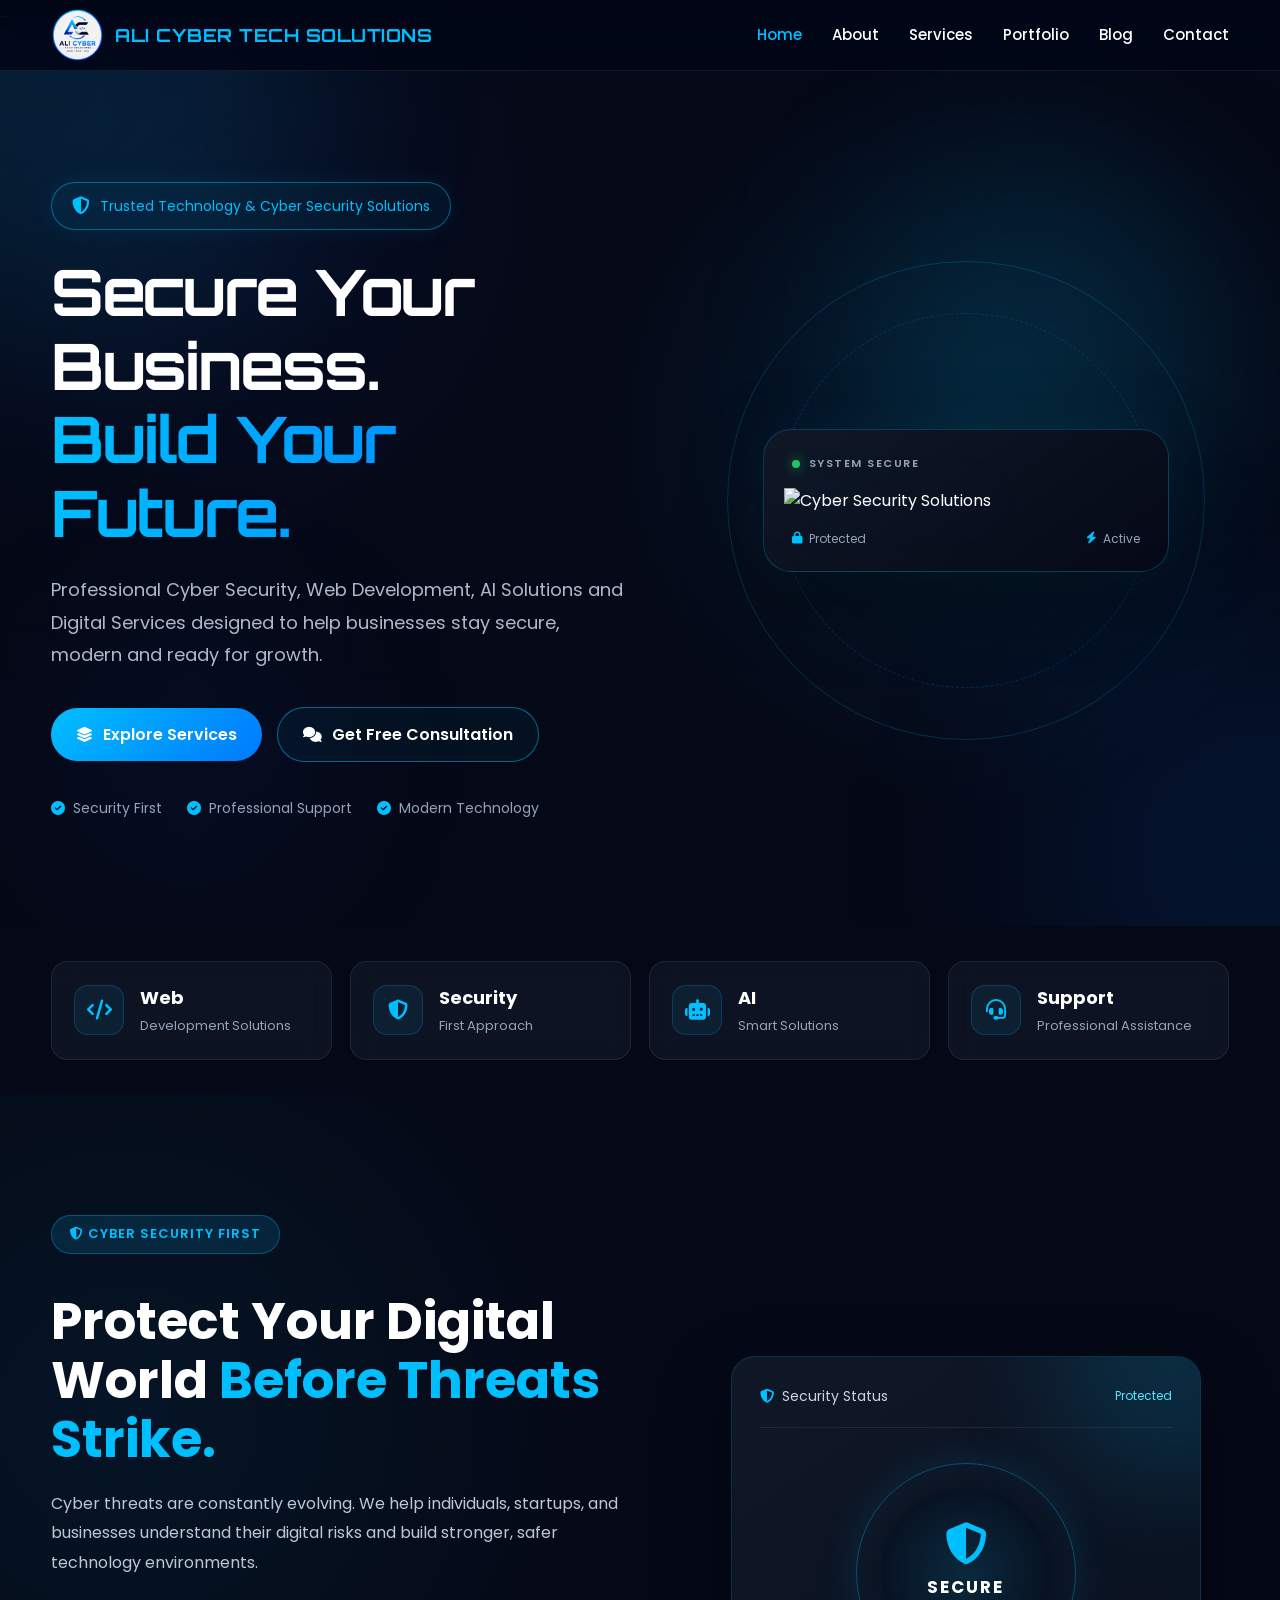
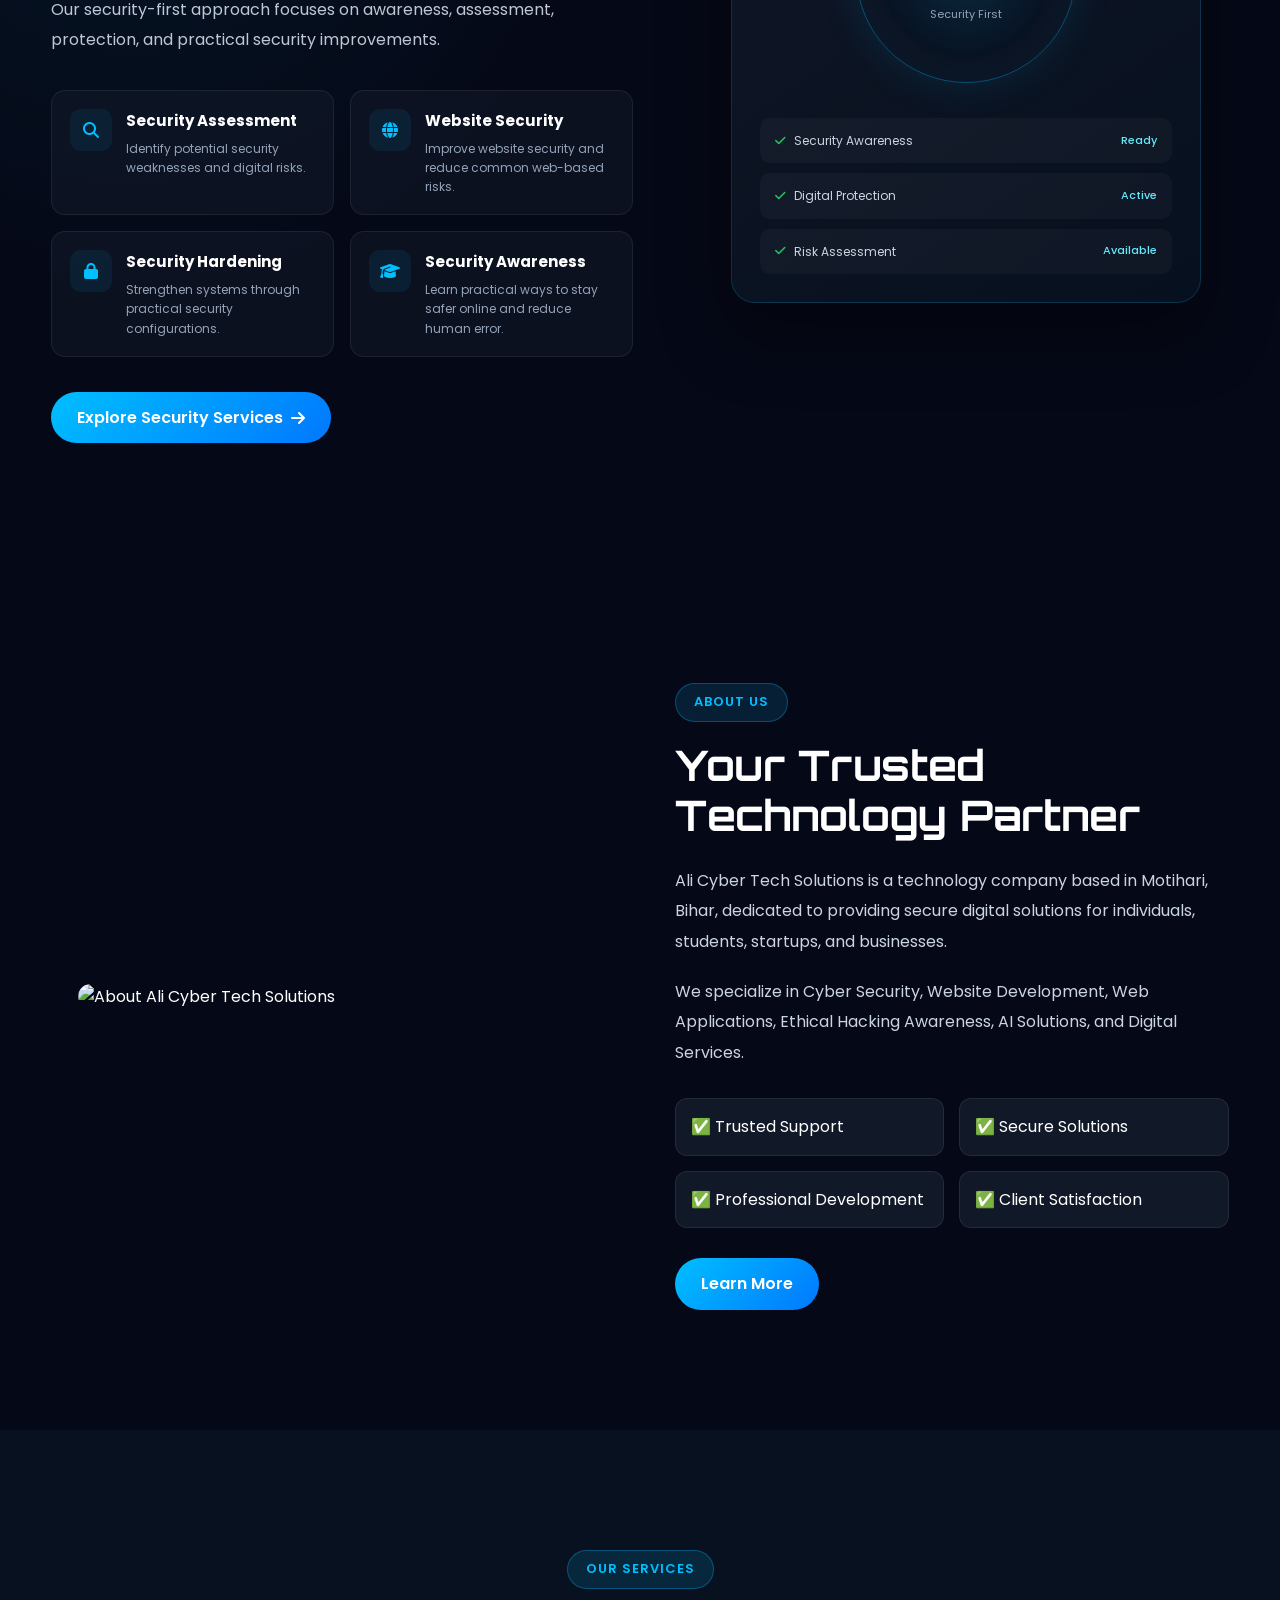
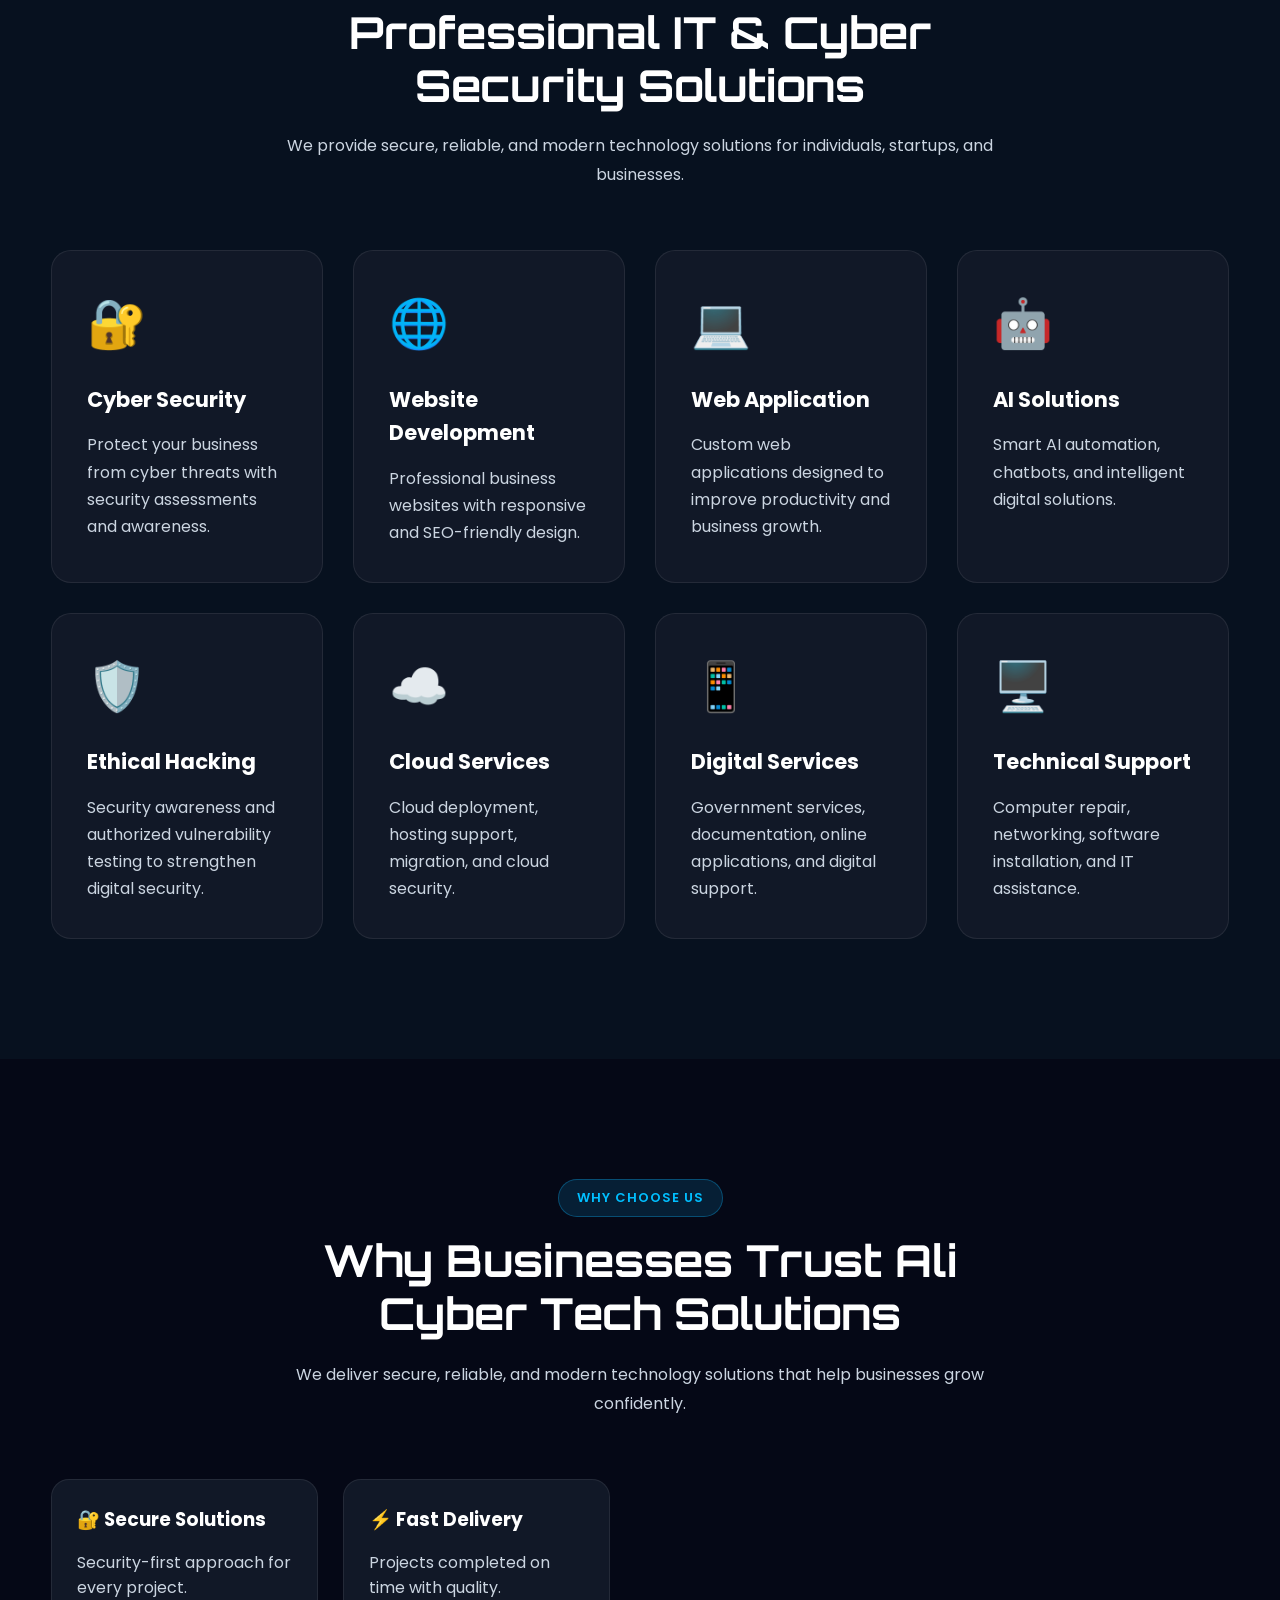
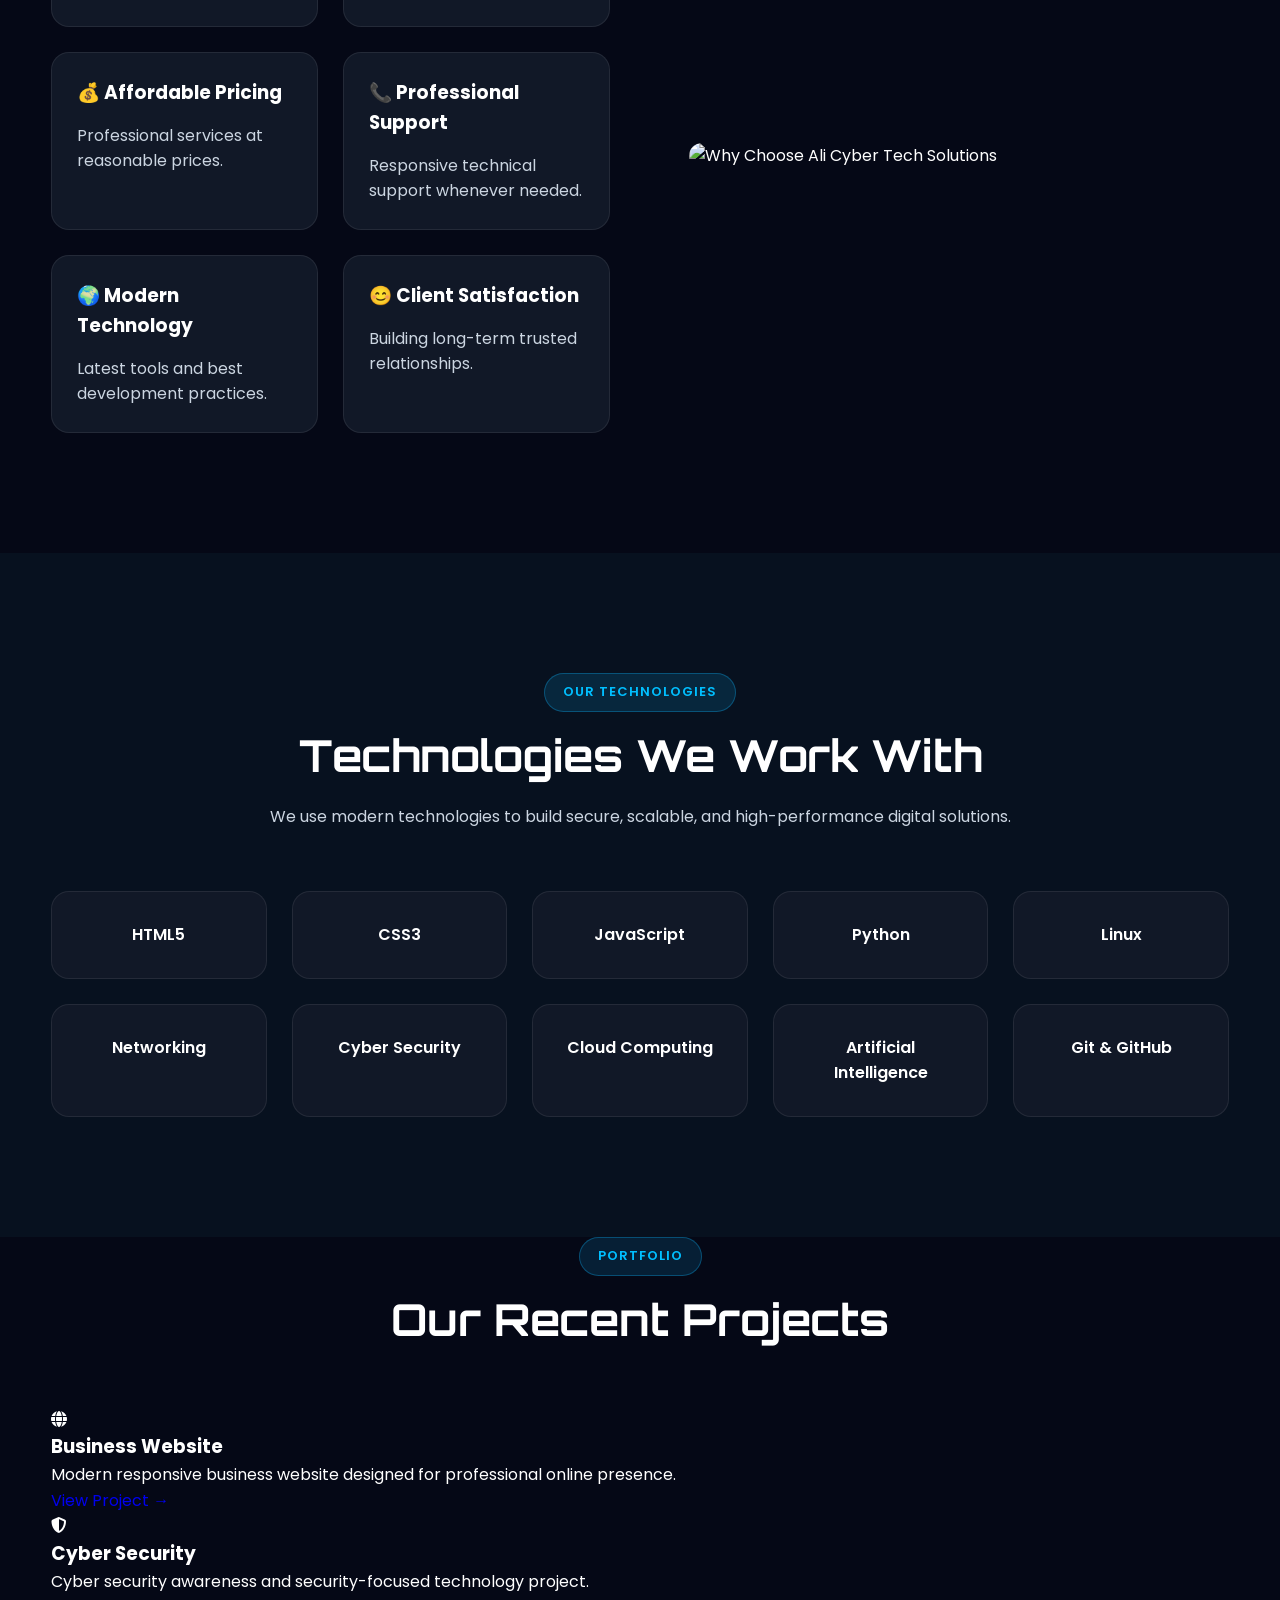
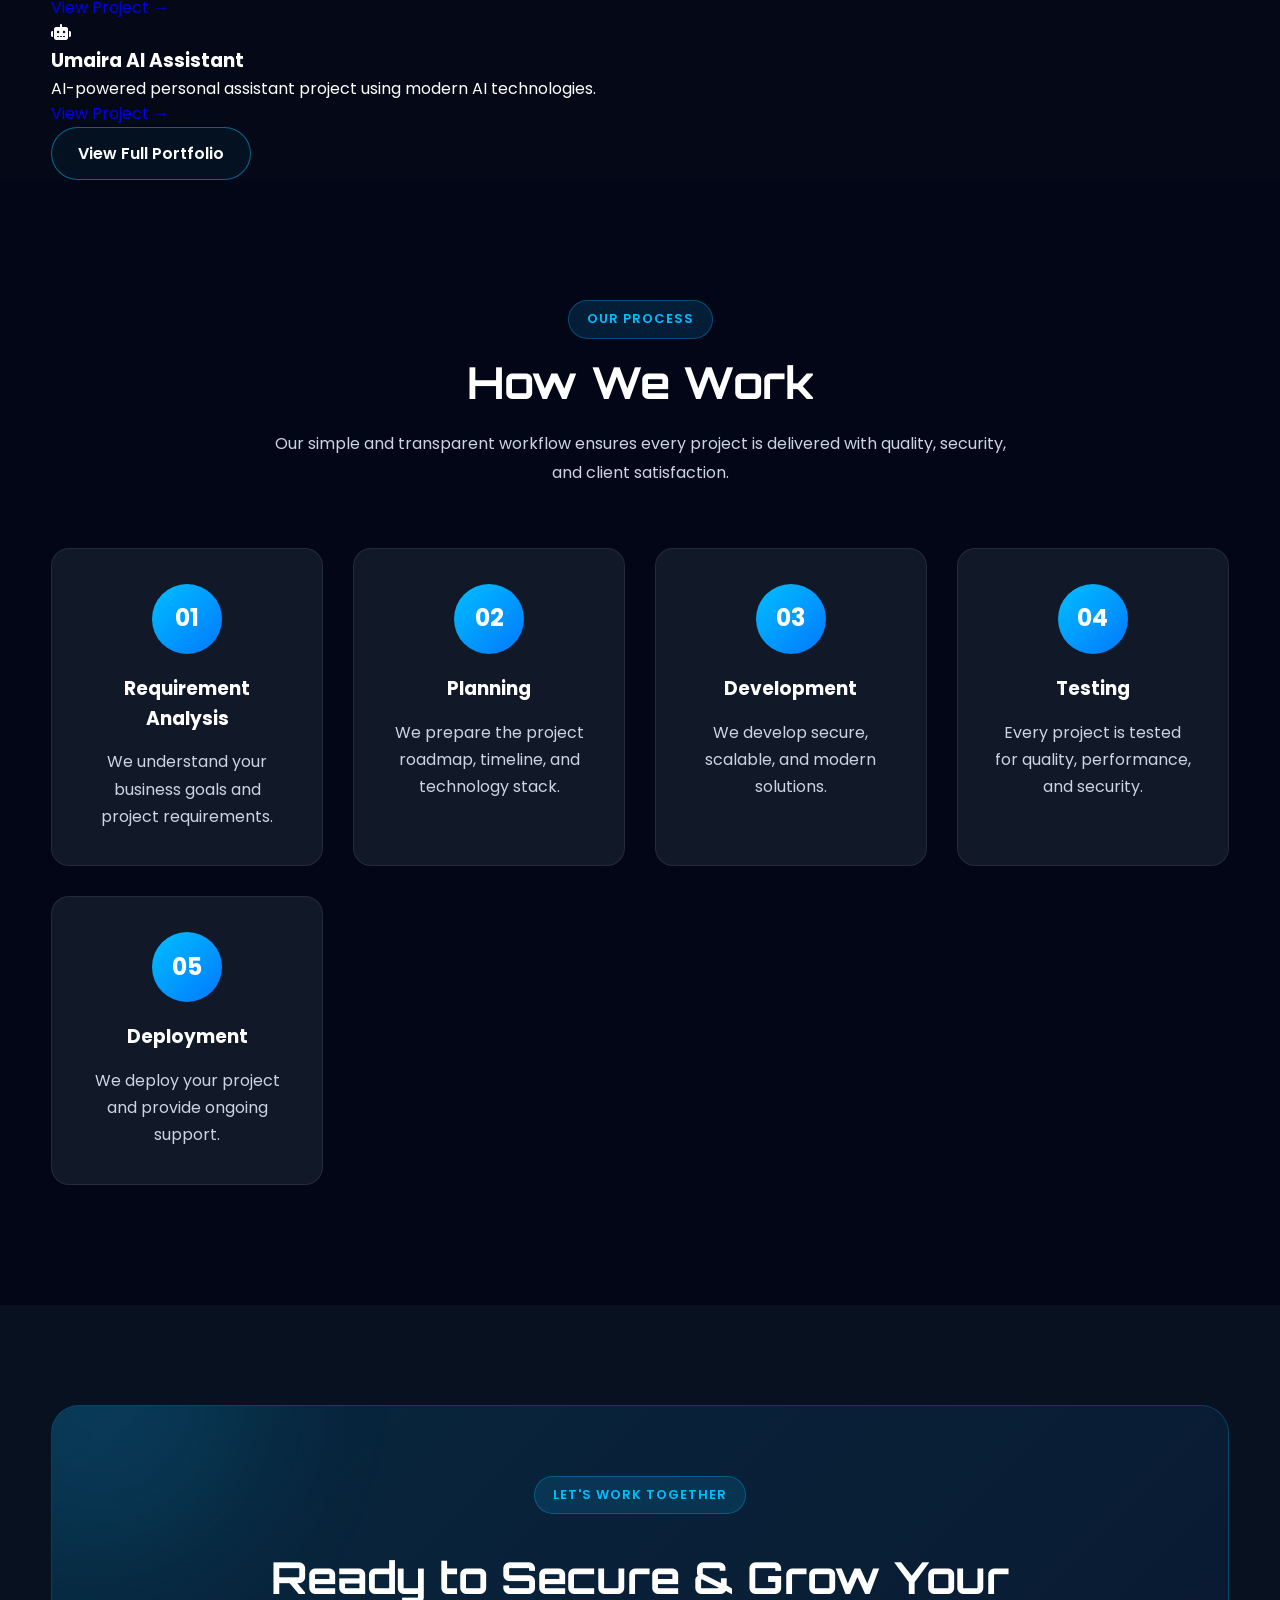
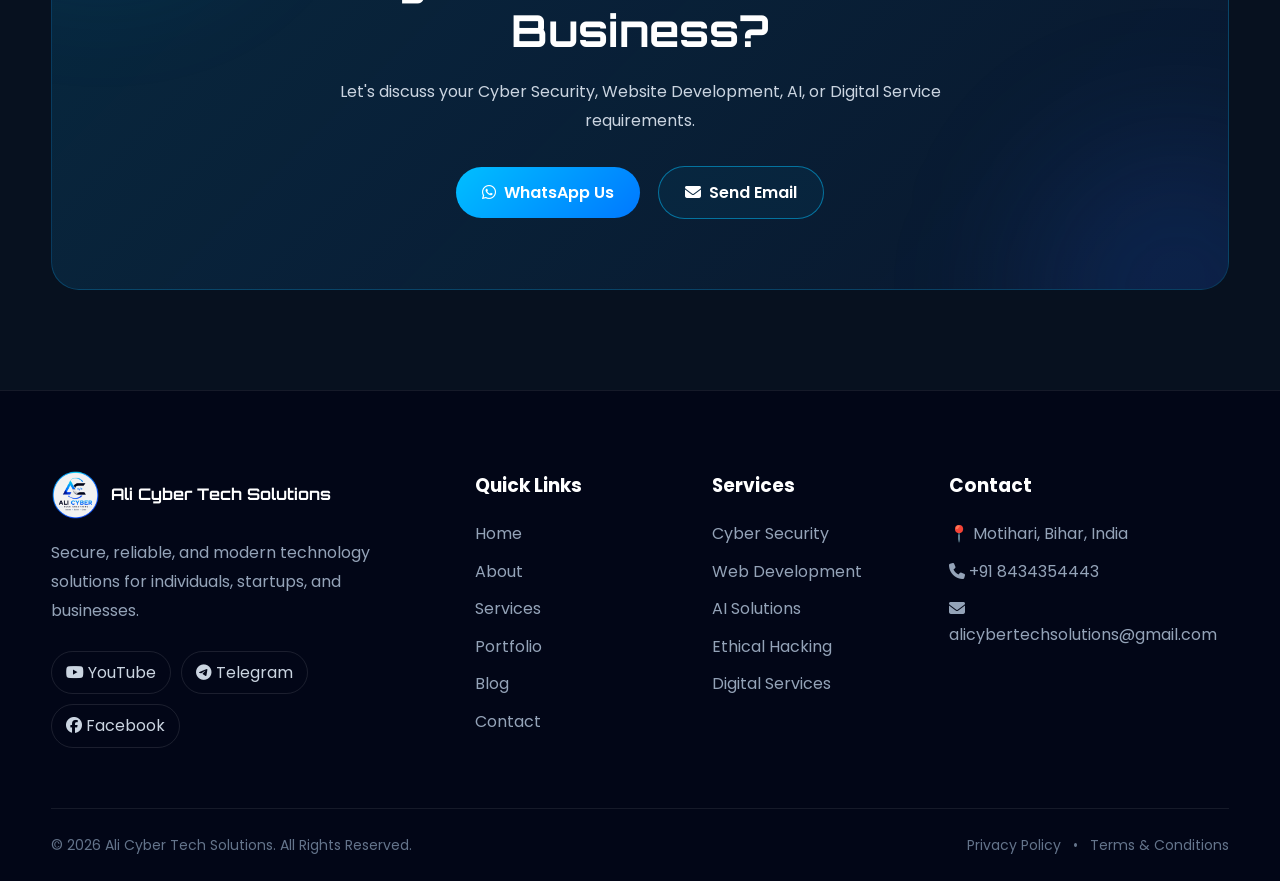
==== commit 4e89efa7: "Add Google Search Console verification" ====
--- a/index.html
+++ b/index.html
@@ -4,7 +4,18 @@
 <head>
 
     <!-- ================= BASIC META ================= -->
-
+    <head>
+
+    <meta charset="UTF-8">
+
+    <meta
+        name="google-site-verification"
+        content="EkF-c-8-Lb2LwZguhC0fn_X"
+    >
+
+    ...
+    
+</head>
     <meta charset="UTF-8">
 
     <meta
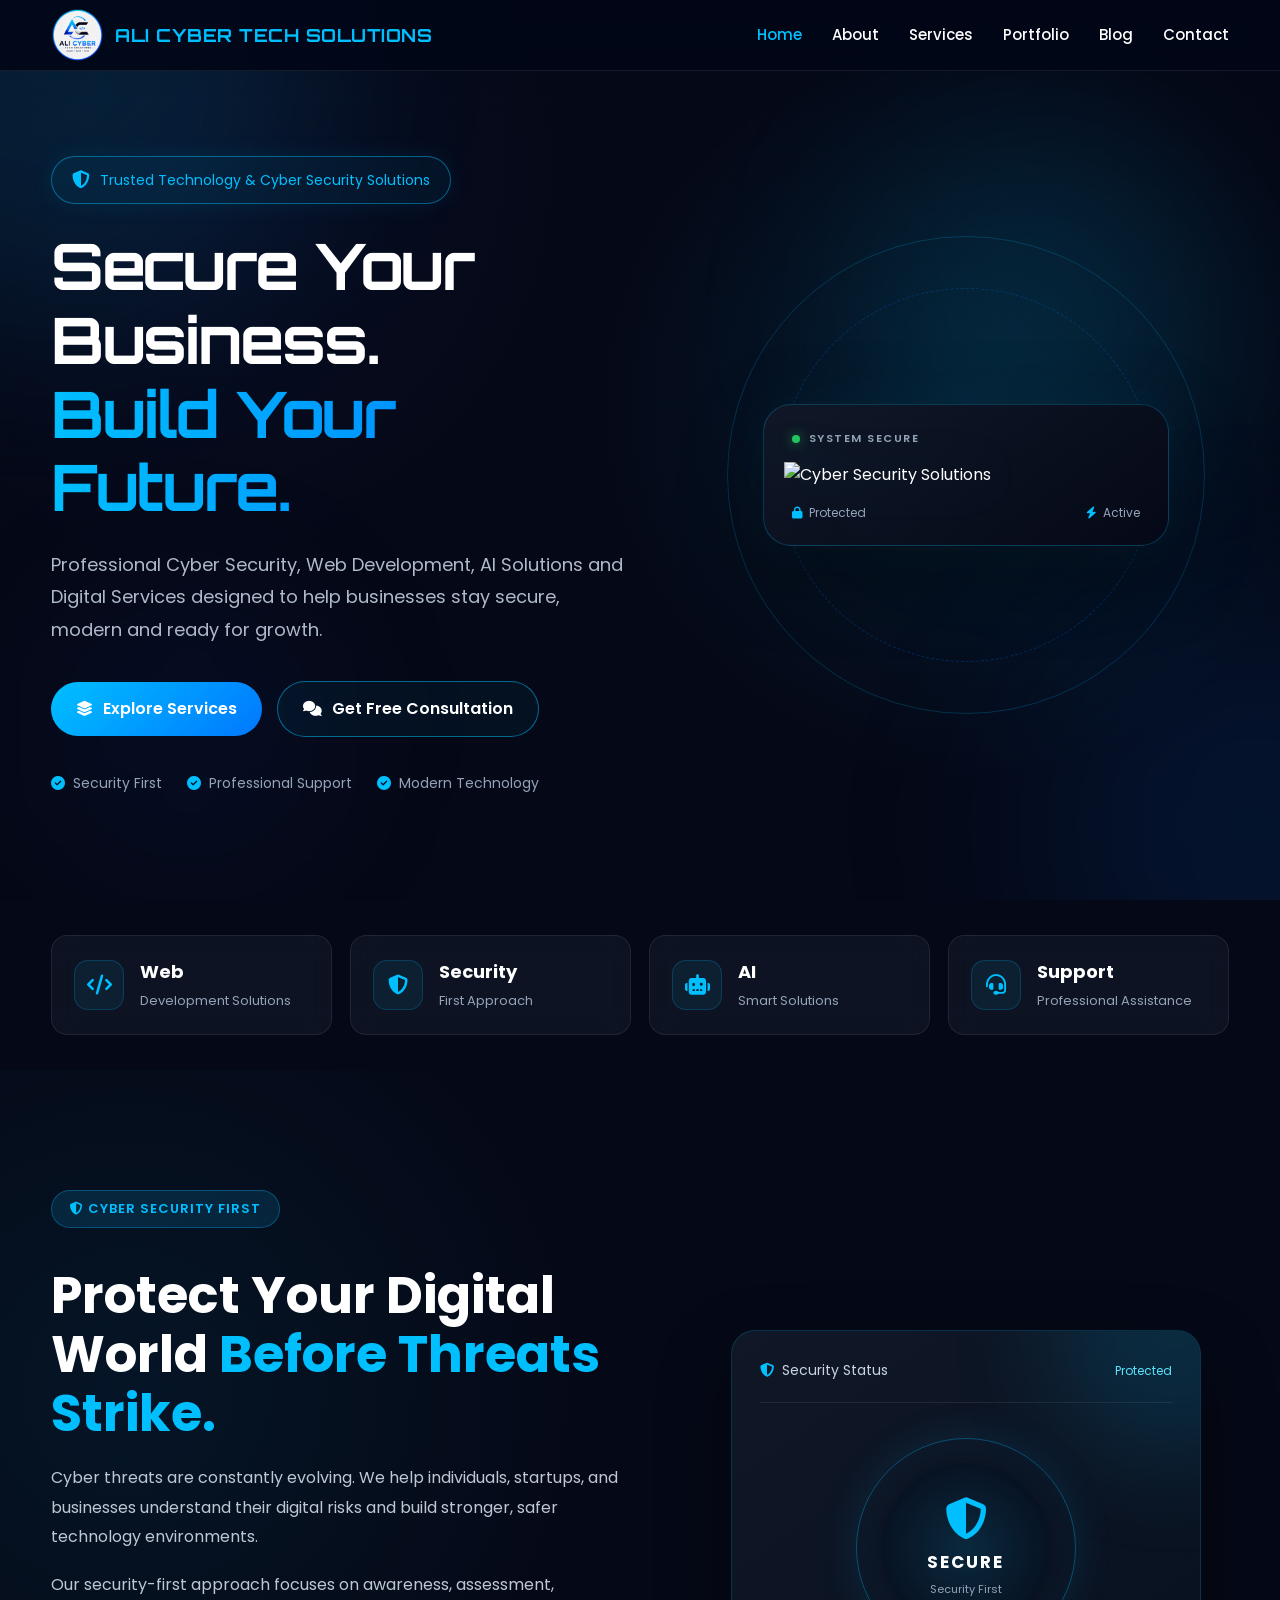
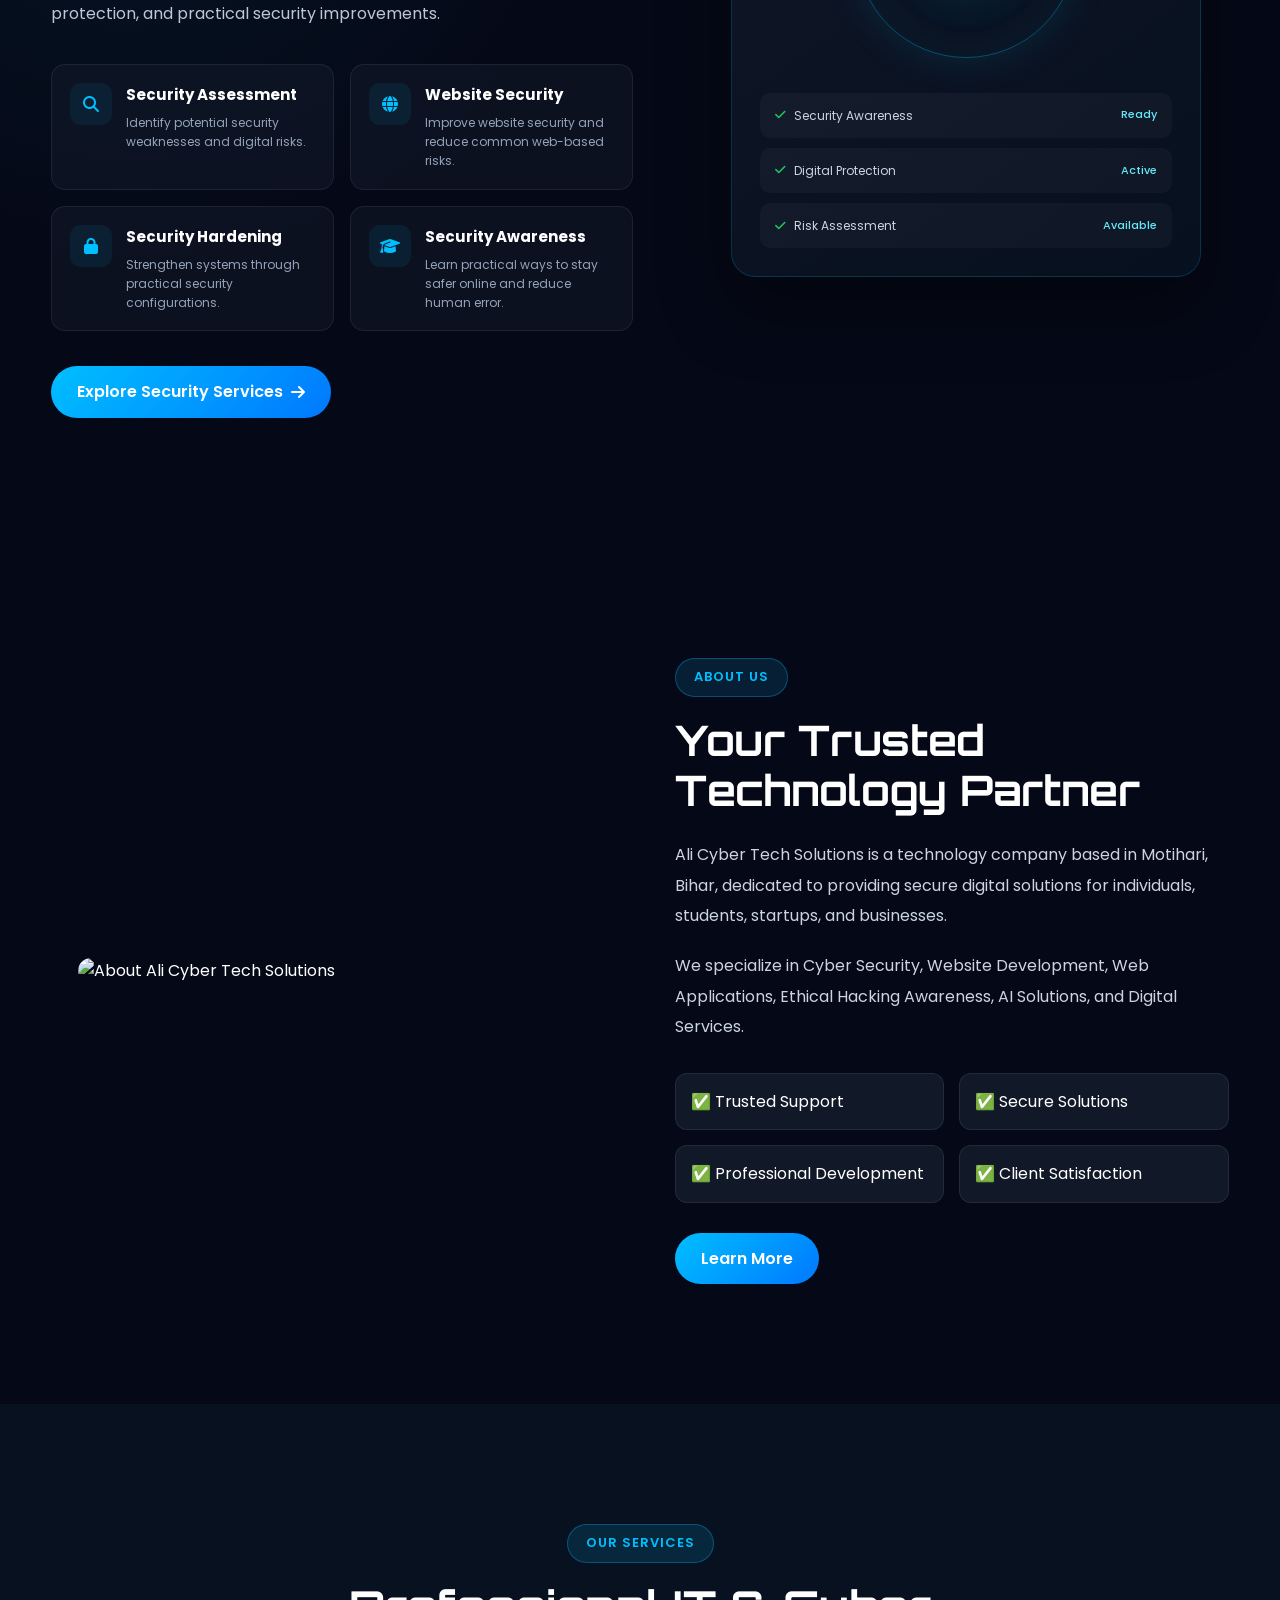
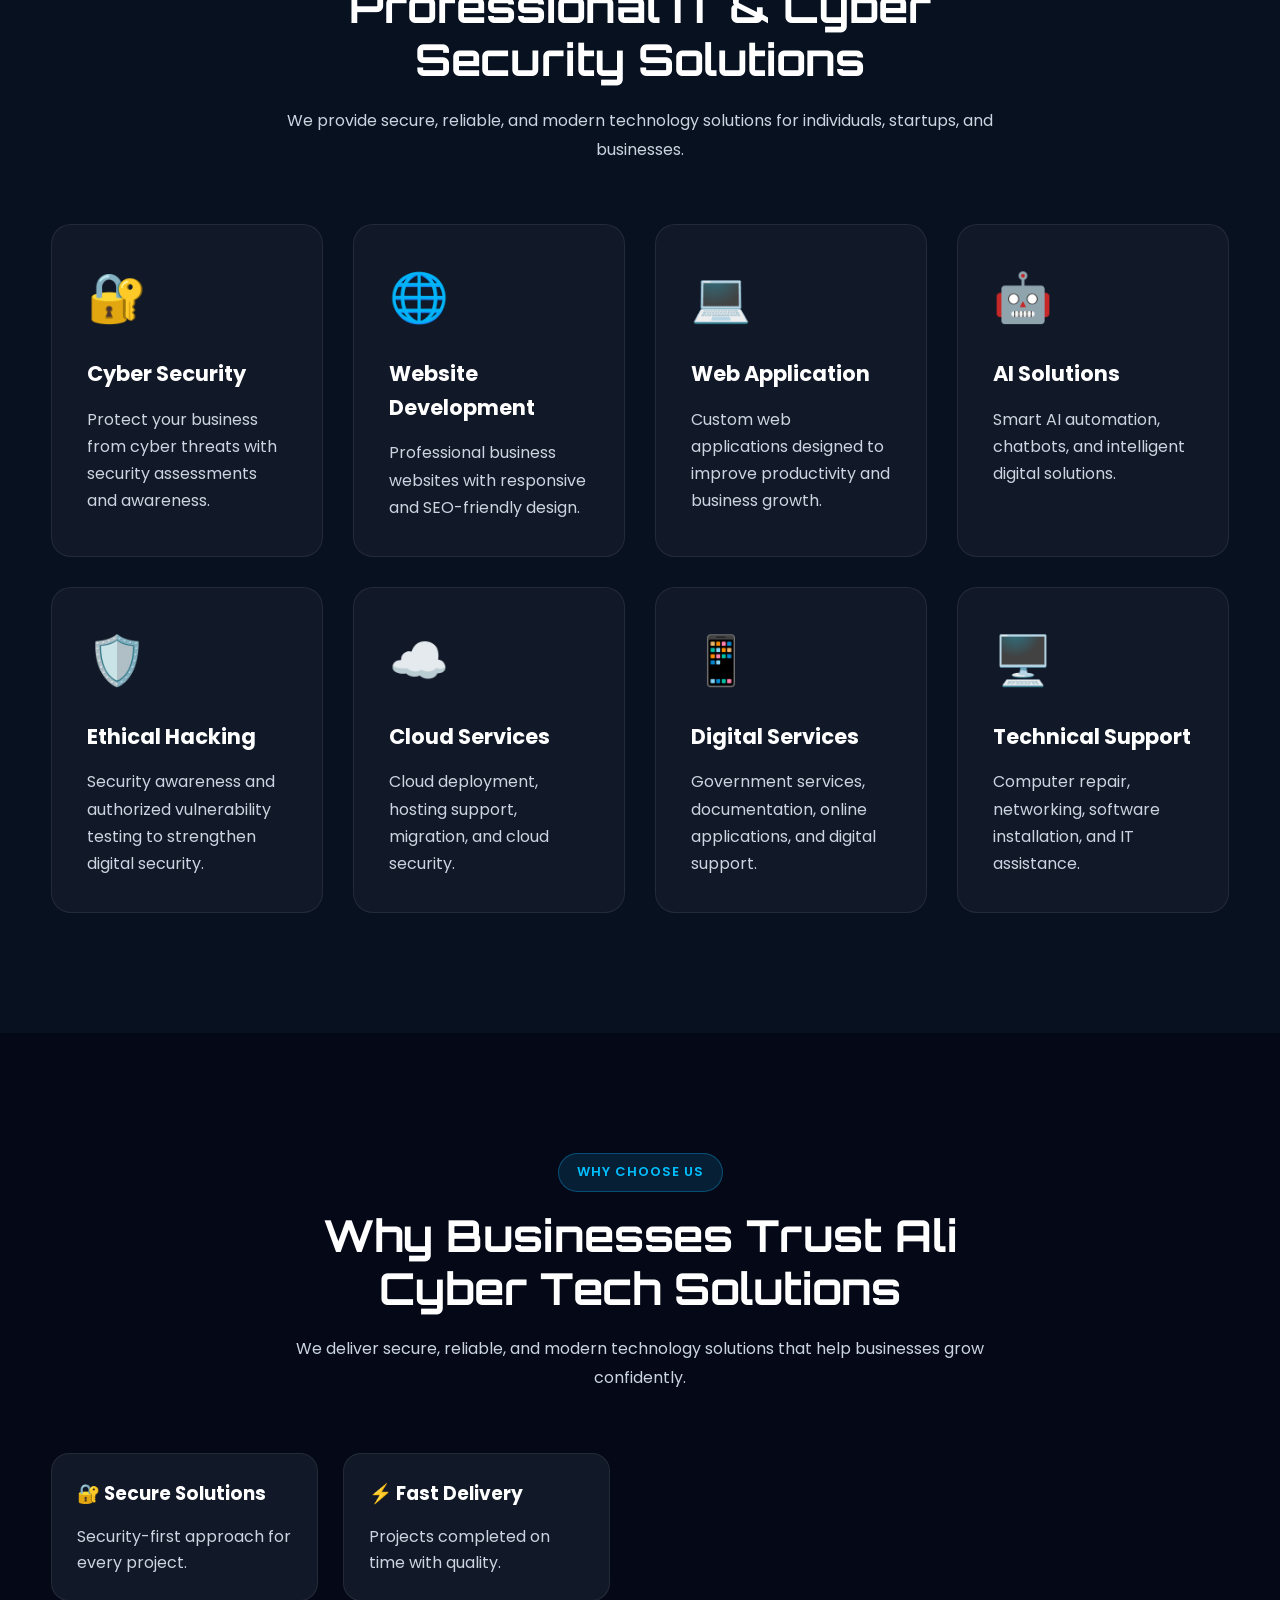
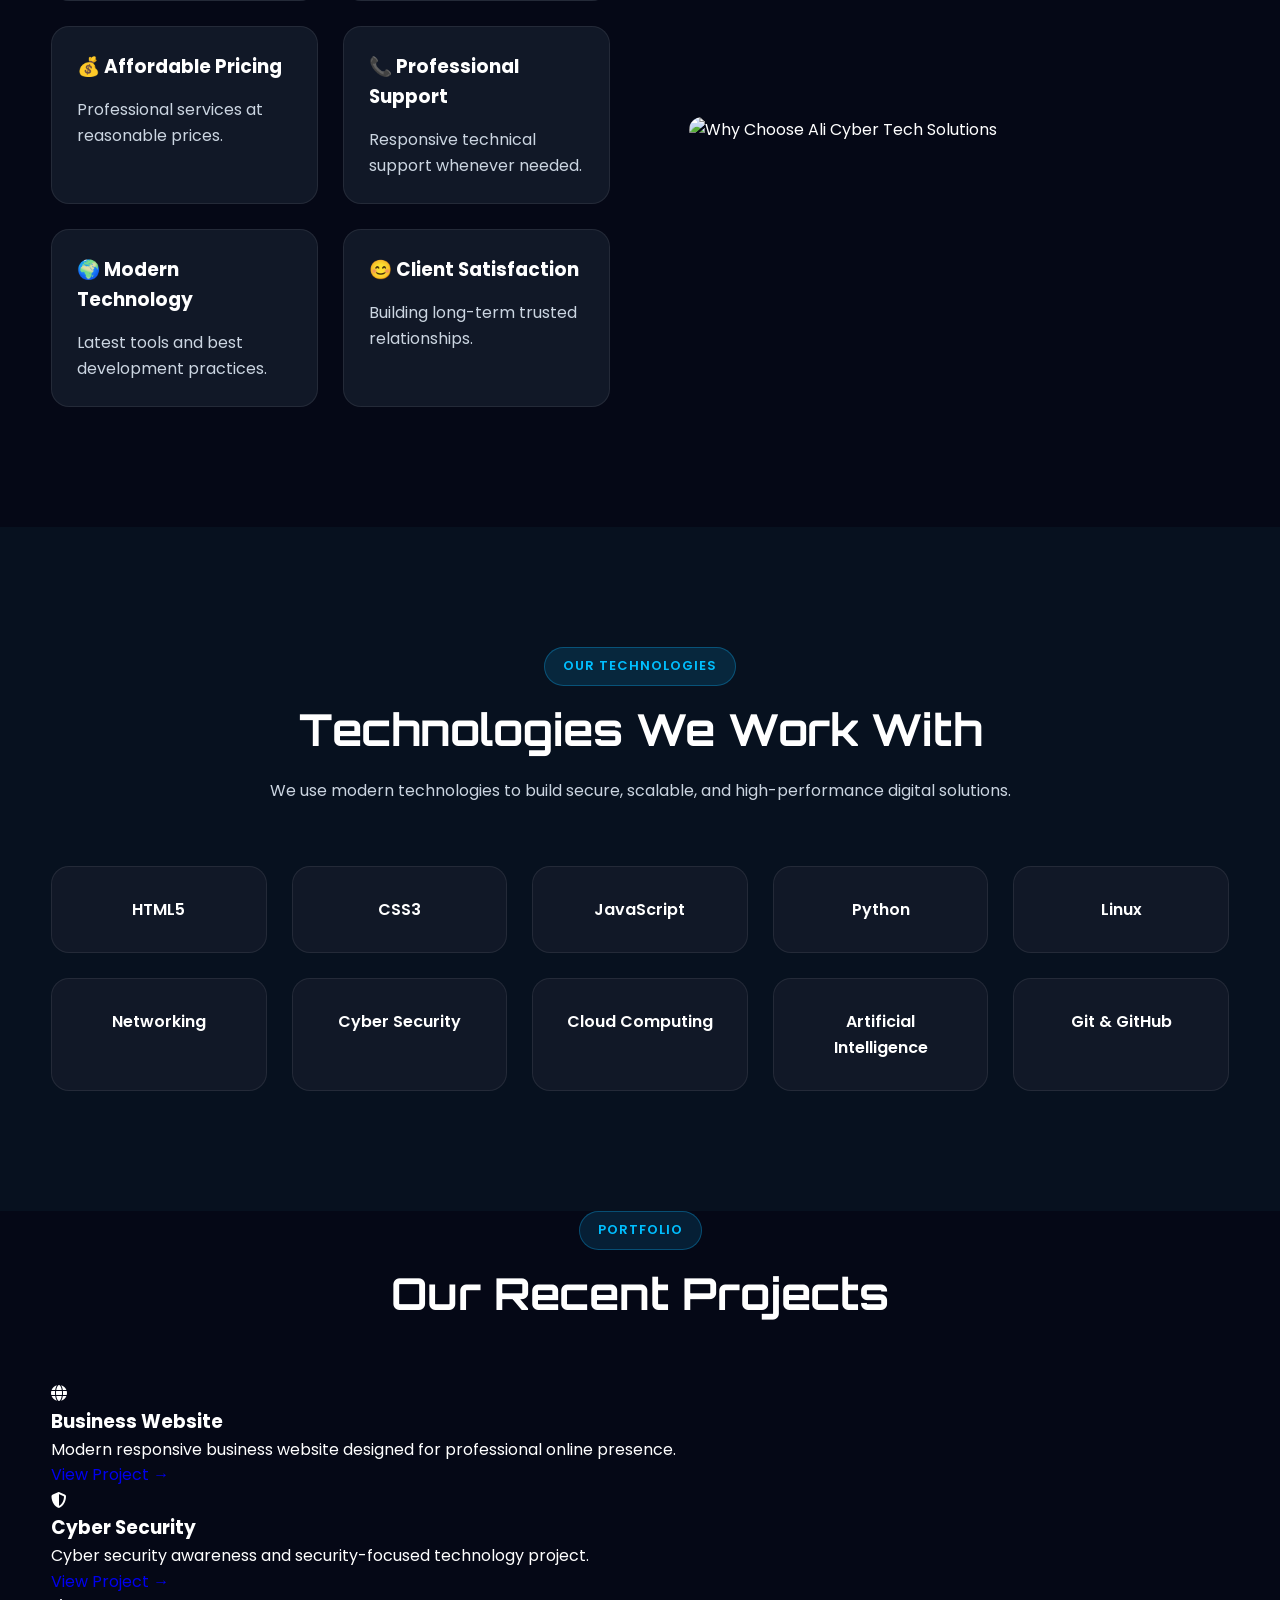
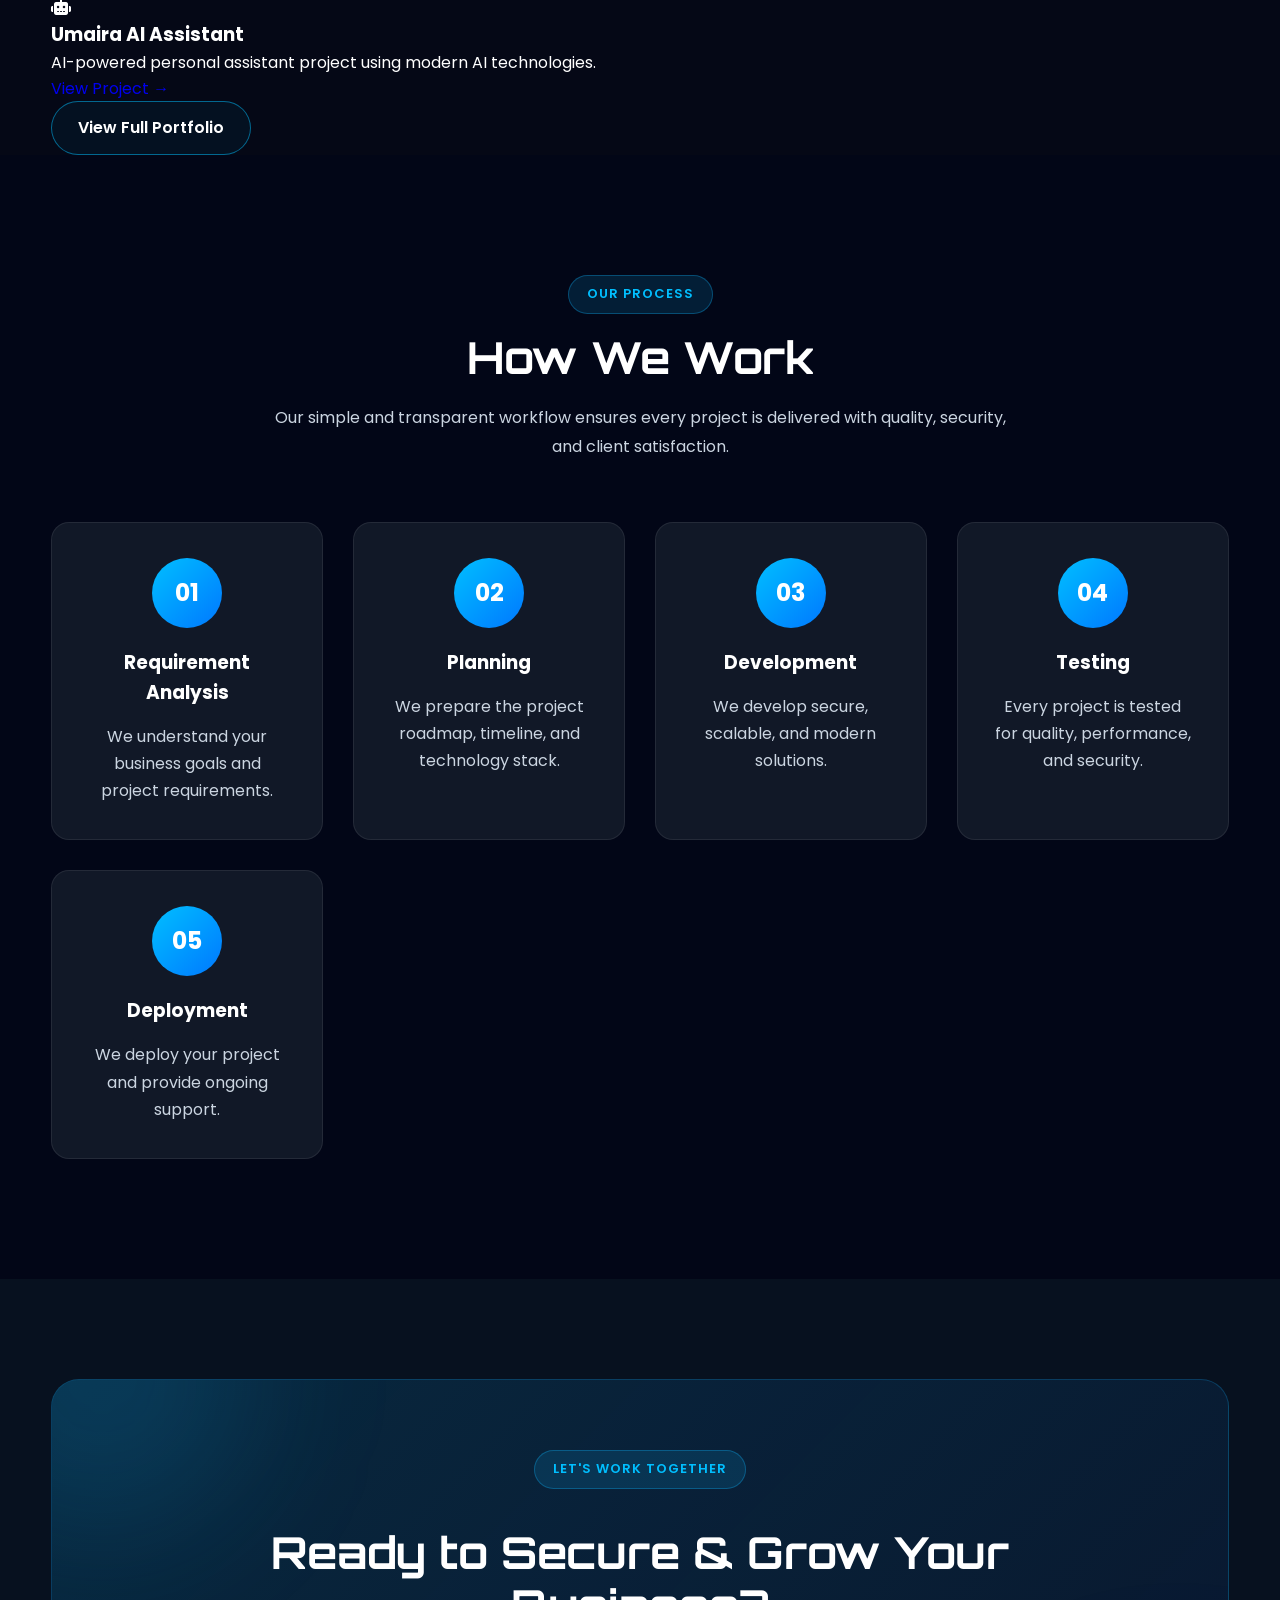
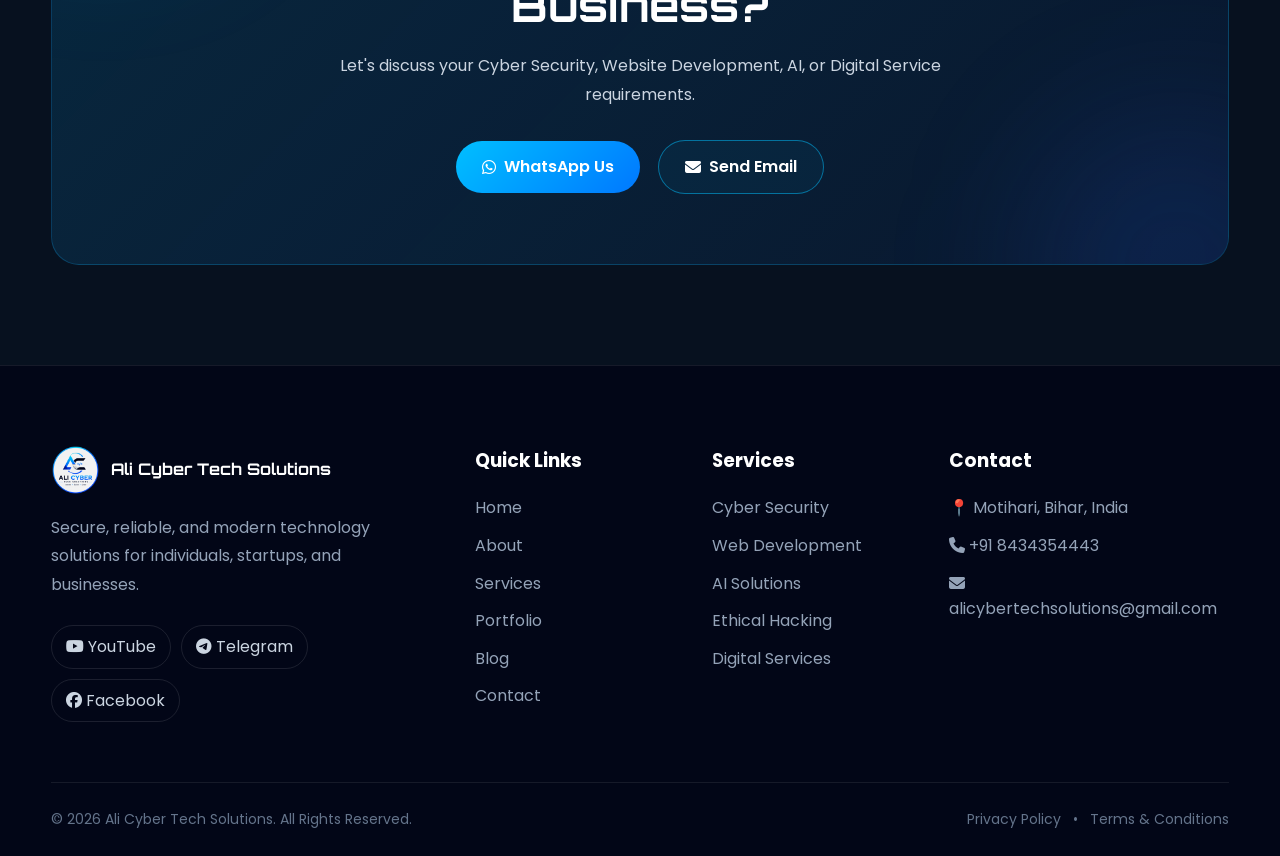
==== commit ef3c6d9c: "Add Google Search Console verification" ====
--- a/index.html
+++ b/index.html
@@ -12,11 +12,6 @@
         name="google-site-verification"
         content="EkF-c-8-Lb2LwZguhC0fn_X"
     >
-
-    ...
-    
-</head>
-    <meta charset="UTF-8">
 
     <meta
         name="viewport"
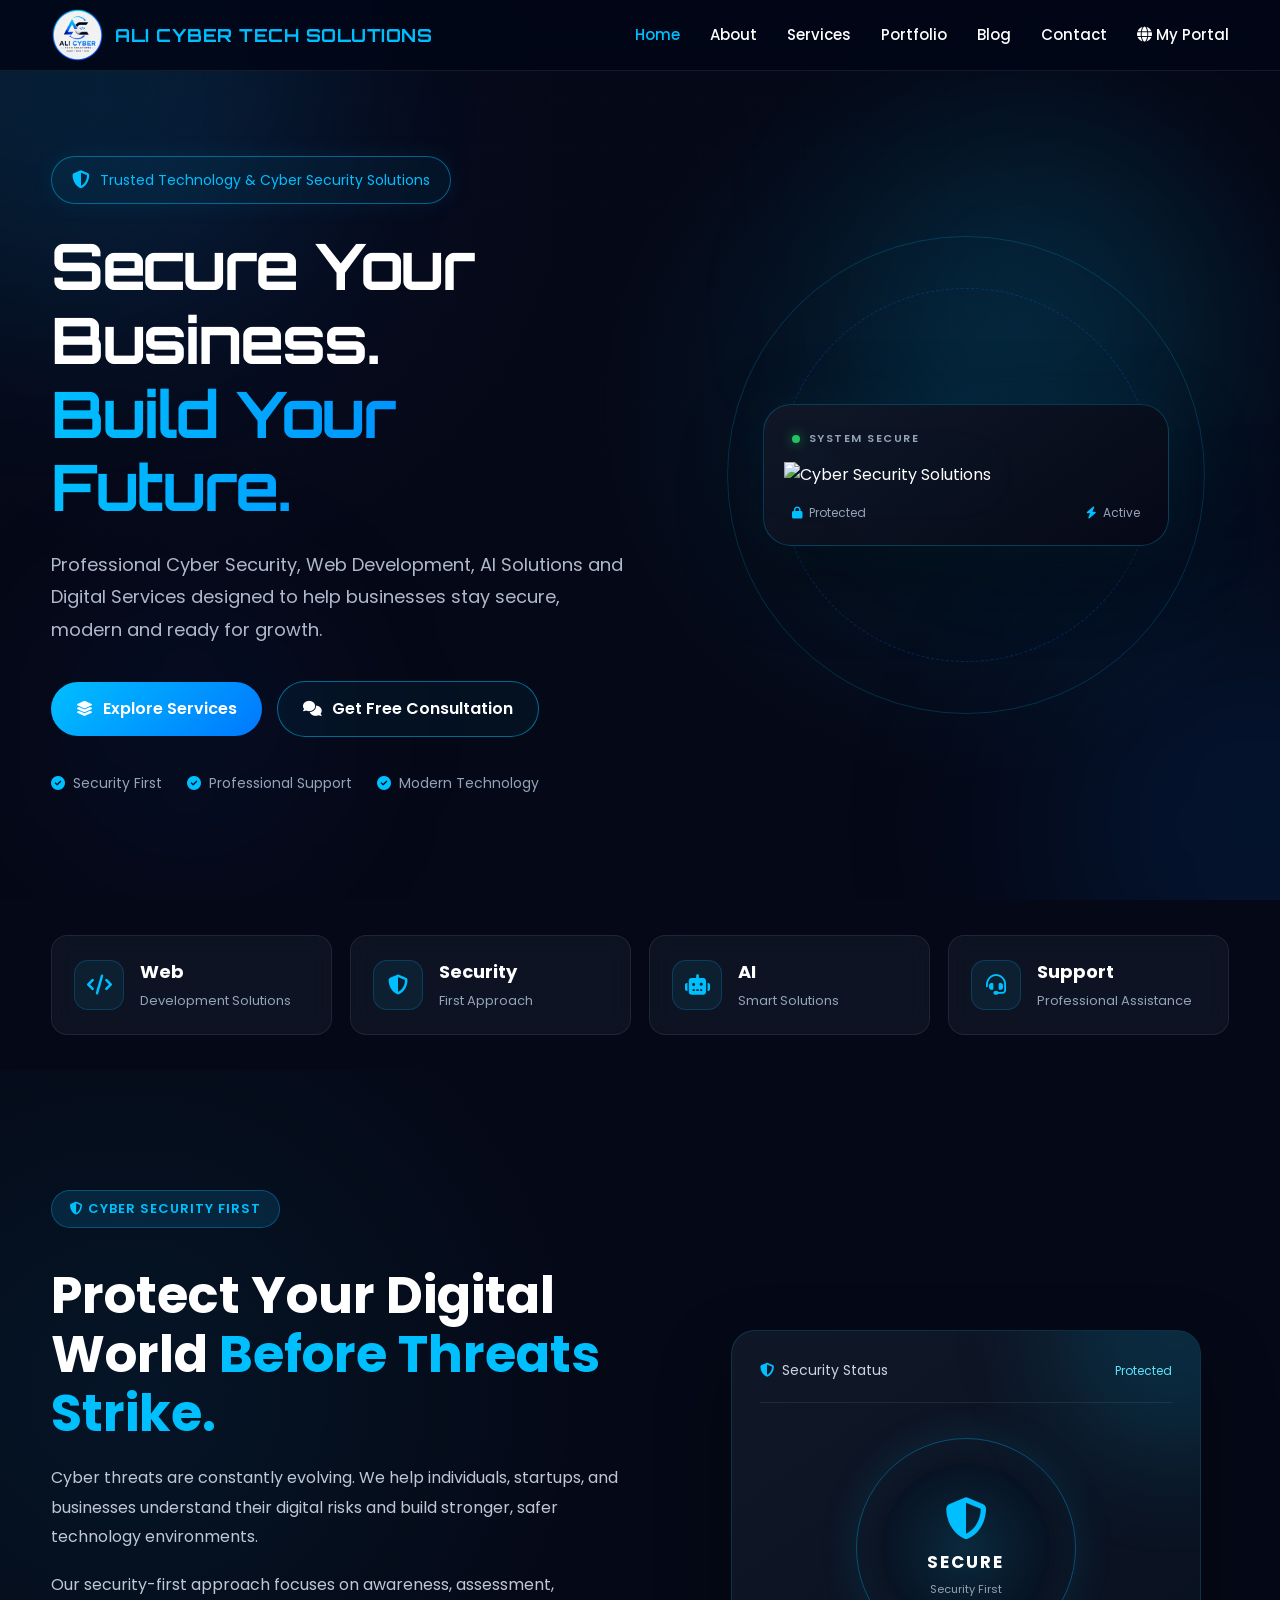
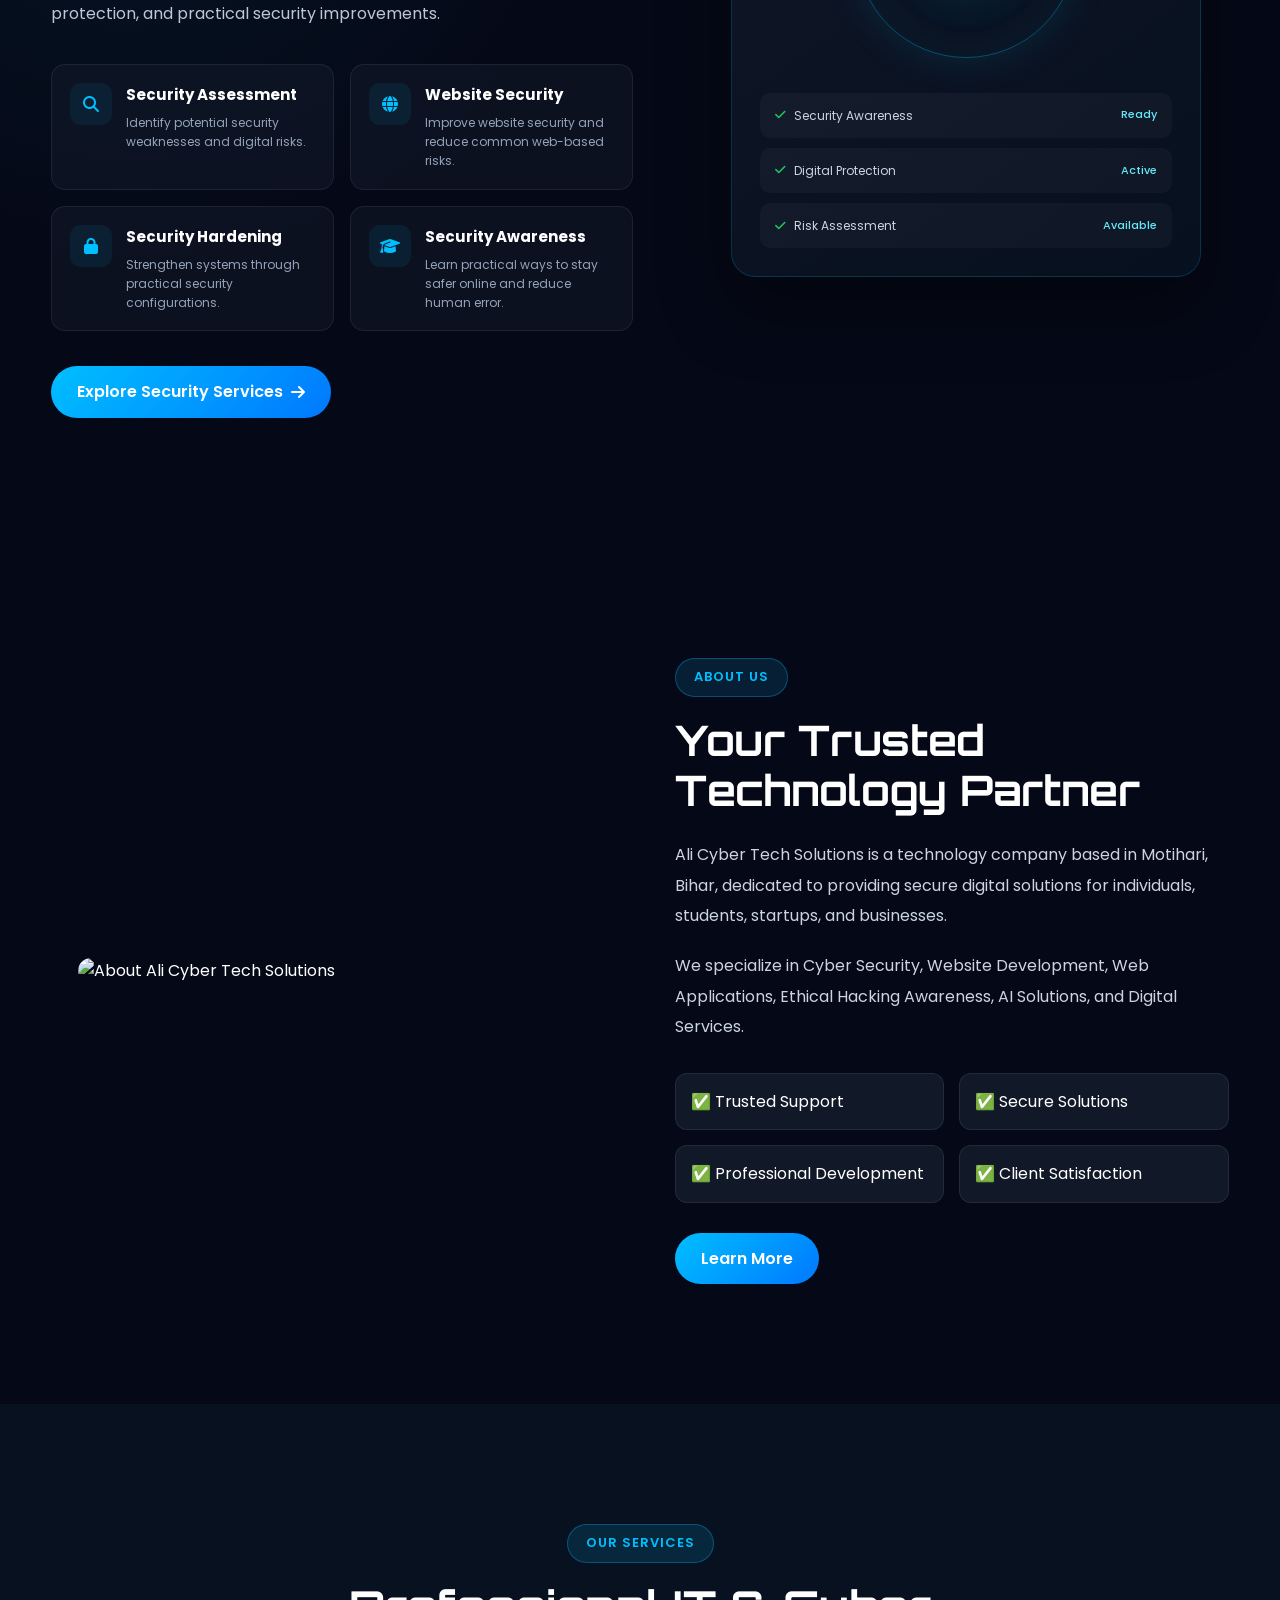
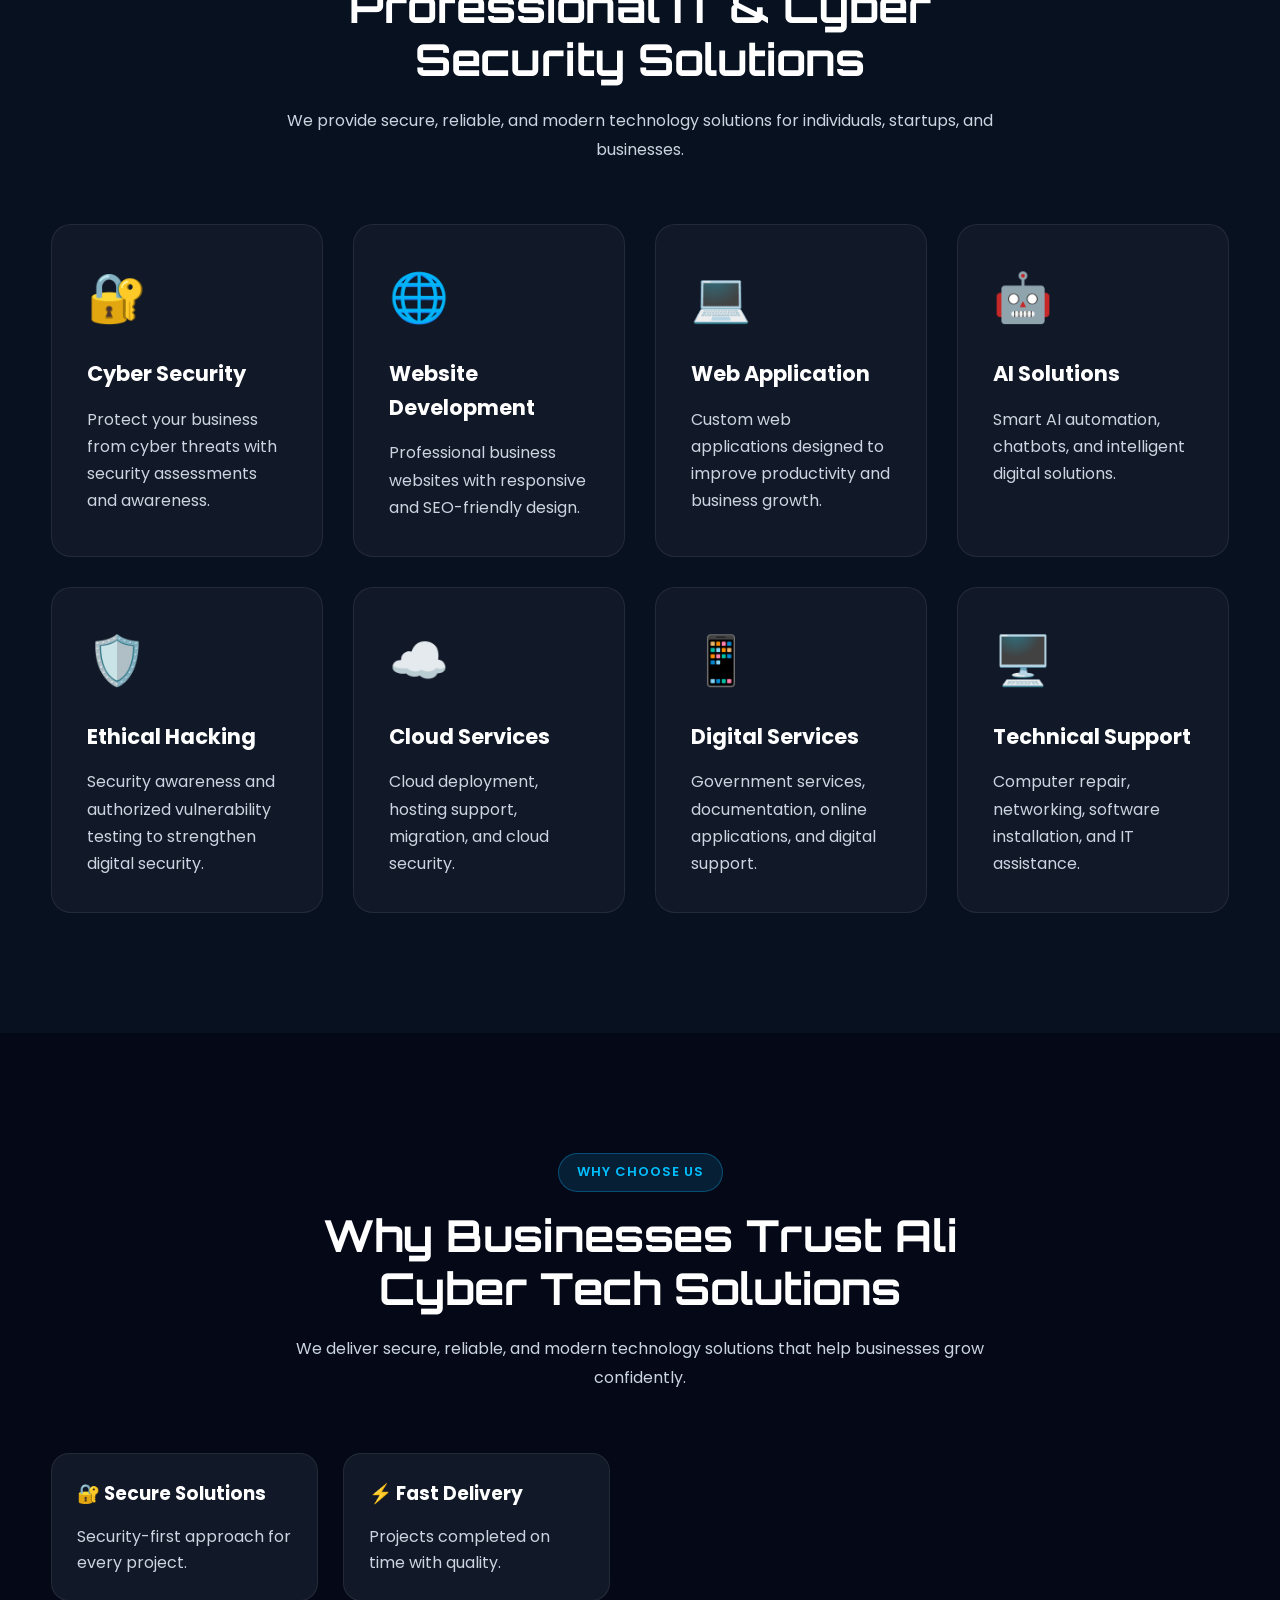
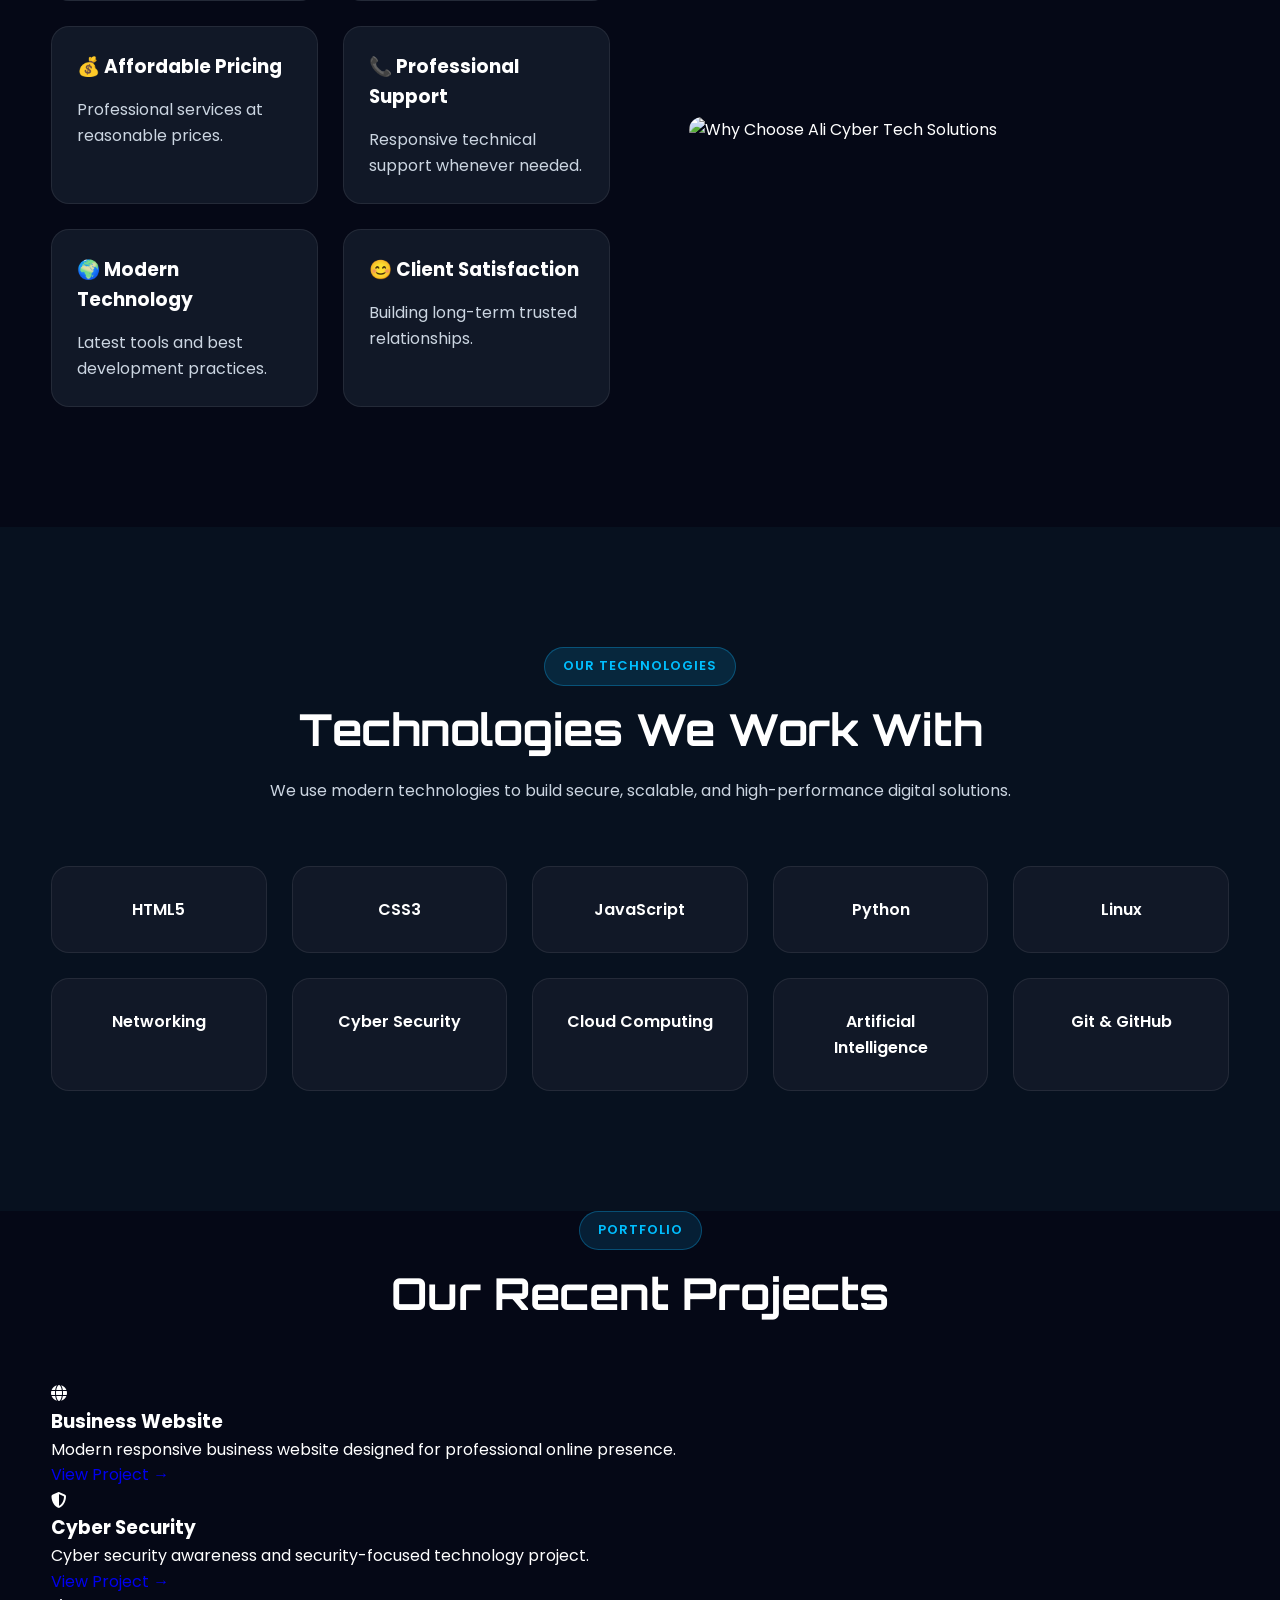
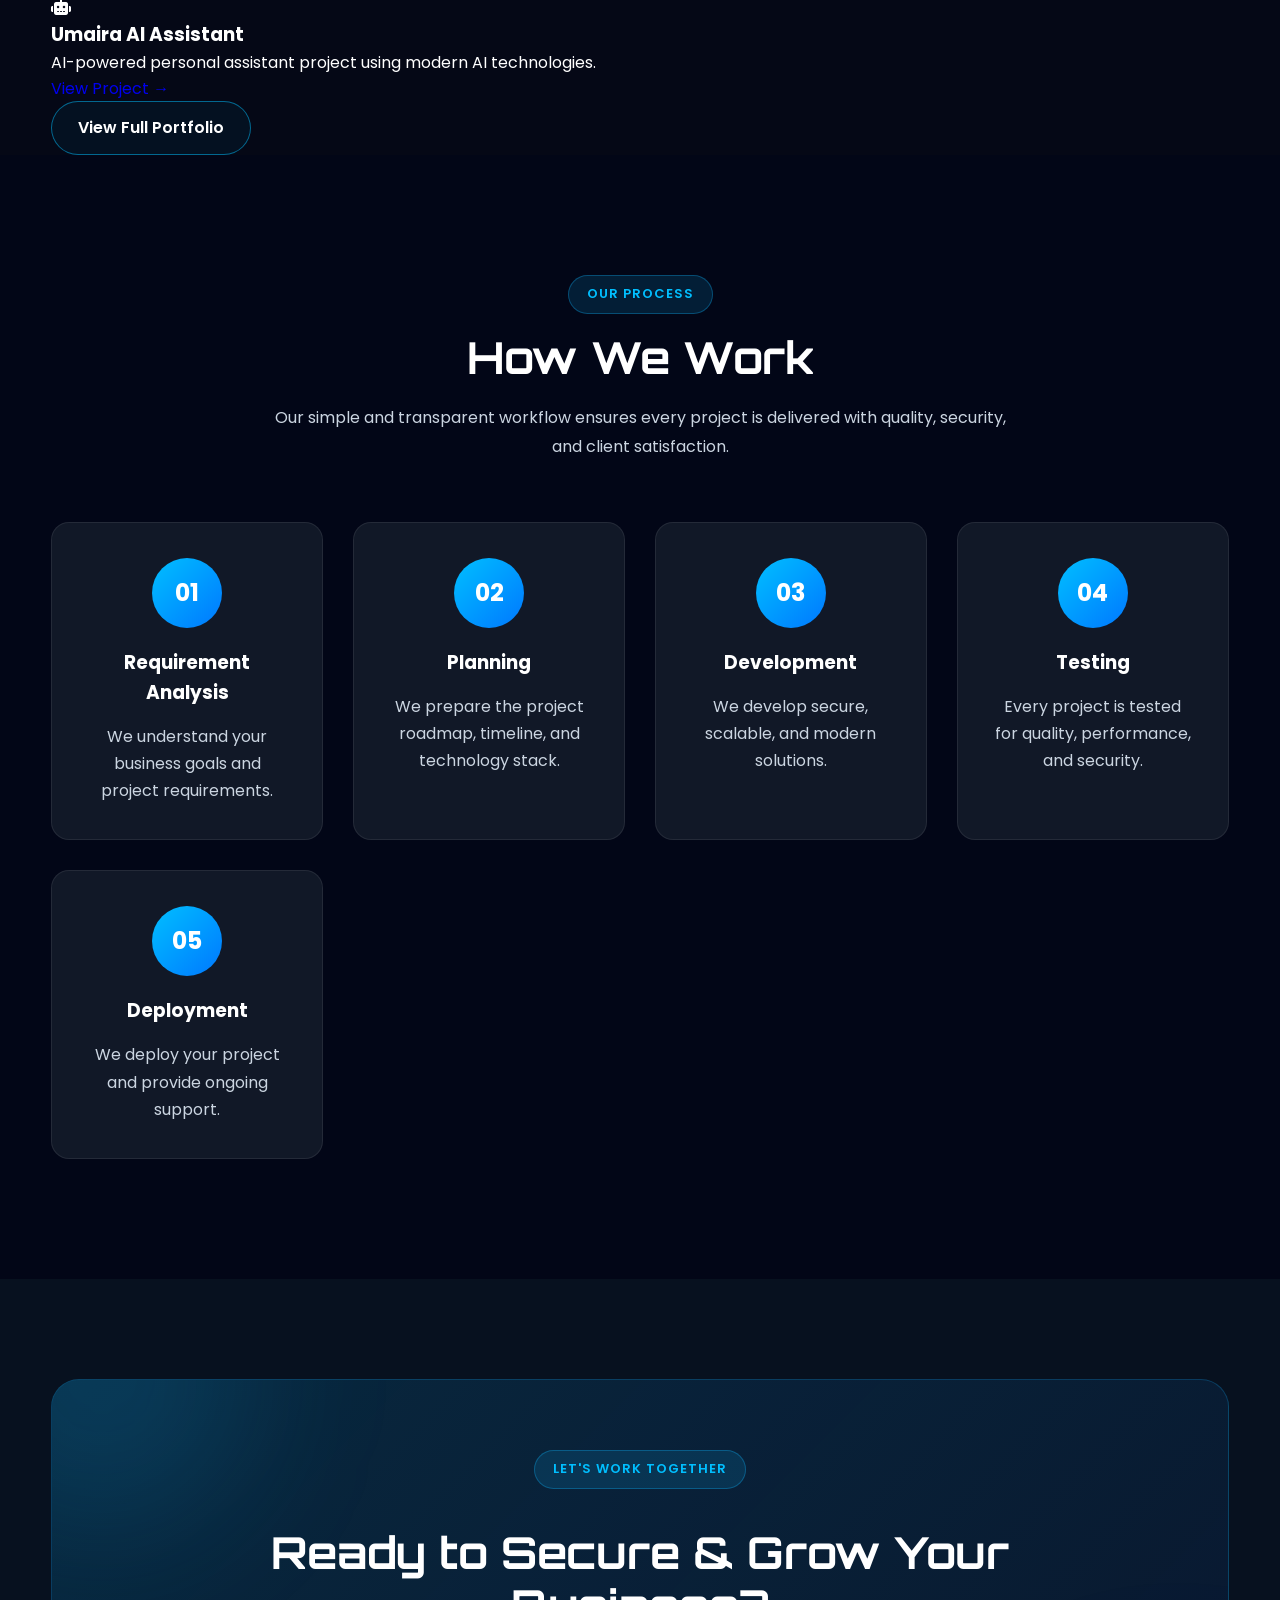
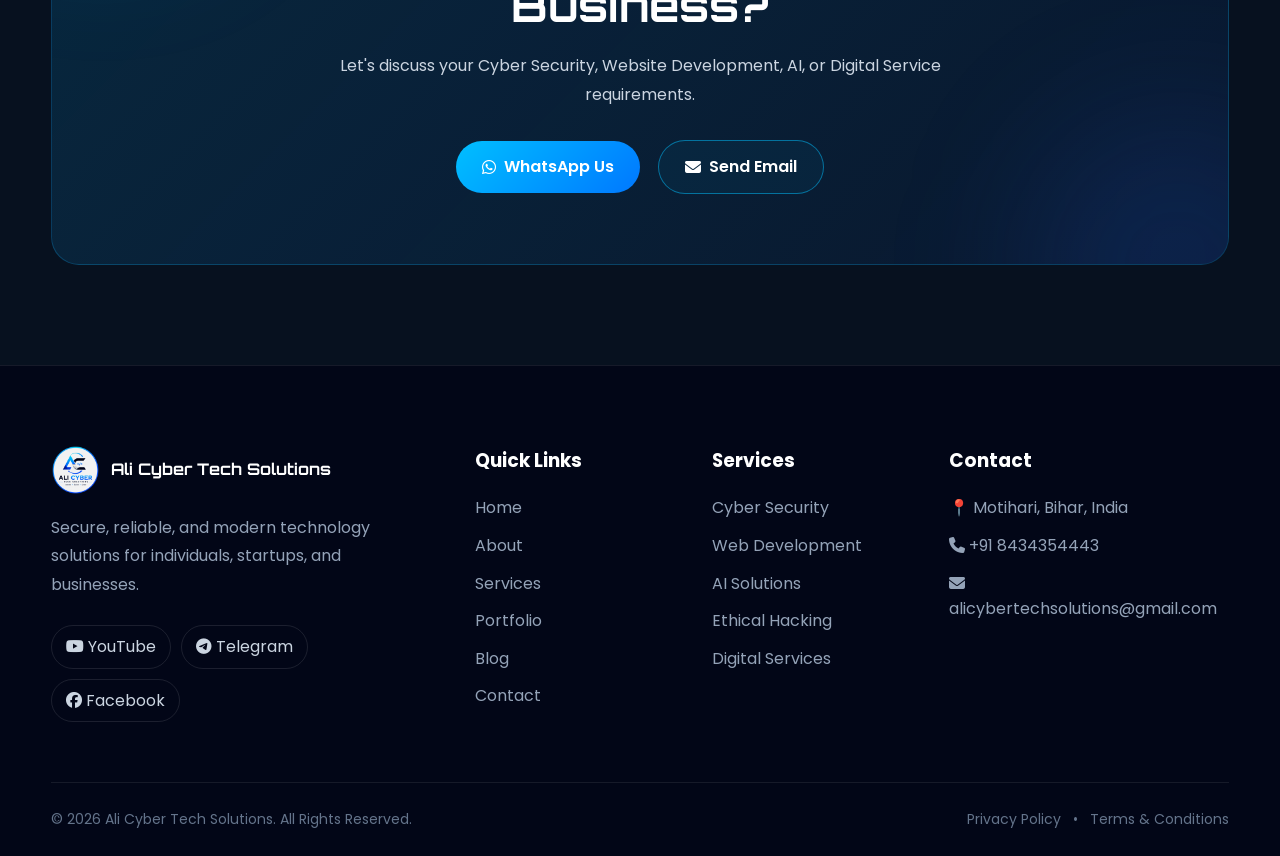
==== commit f04378be: "Add My Portal link to all page navigation" ====
--- a/index.html
+++ b/index.html
@@ -354,7 +354,16 @@
                         Contact
                     </a>
                 </li>
-
+<li>
+    <a
+        href="https://alicybertechsolutions.online"
+        target="_blank"
+        rel="noopener noreferrer"
+    >
+        <i class="fa-solid fa-globe"></i>
+        My Portal
+    </a>
+</li>
             </ul>
 
         </nav>
